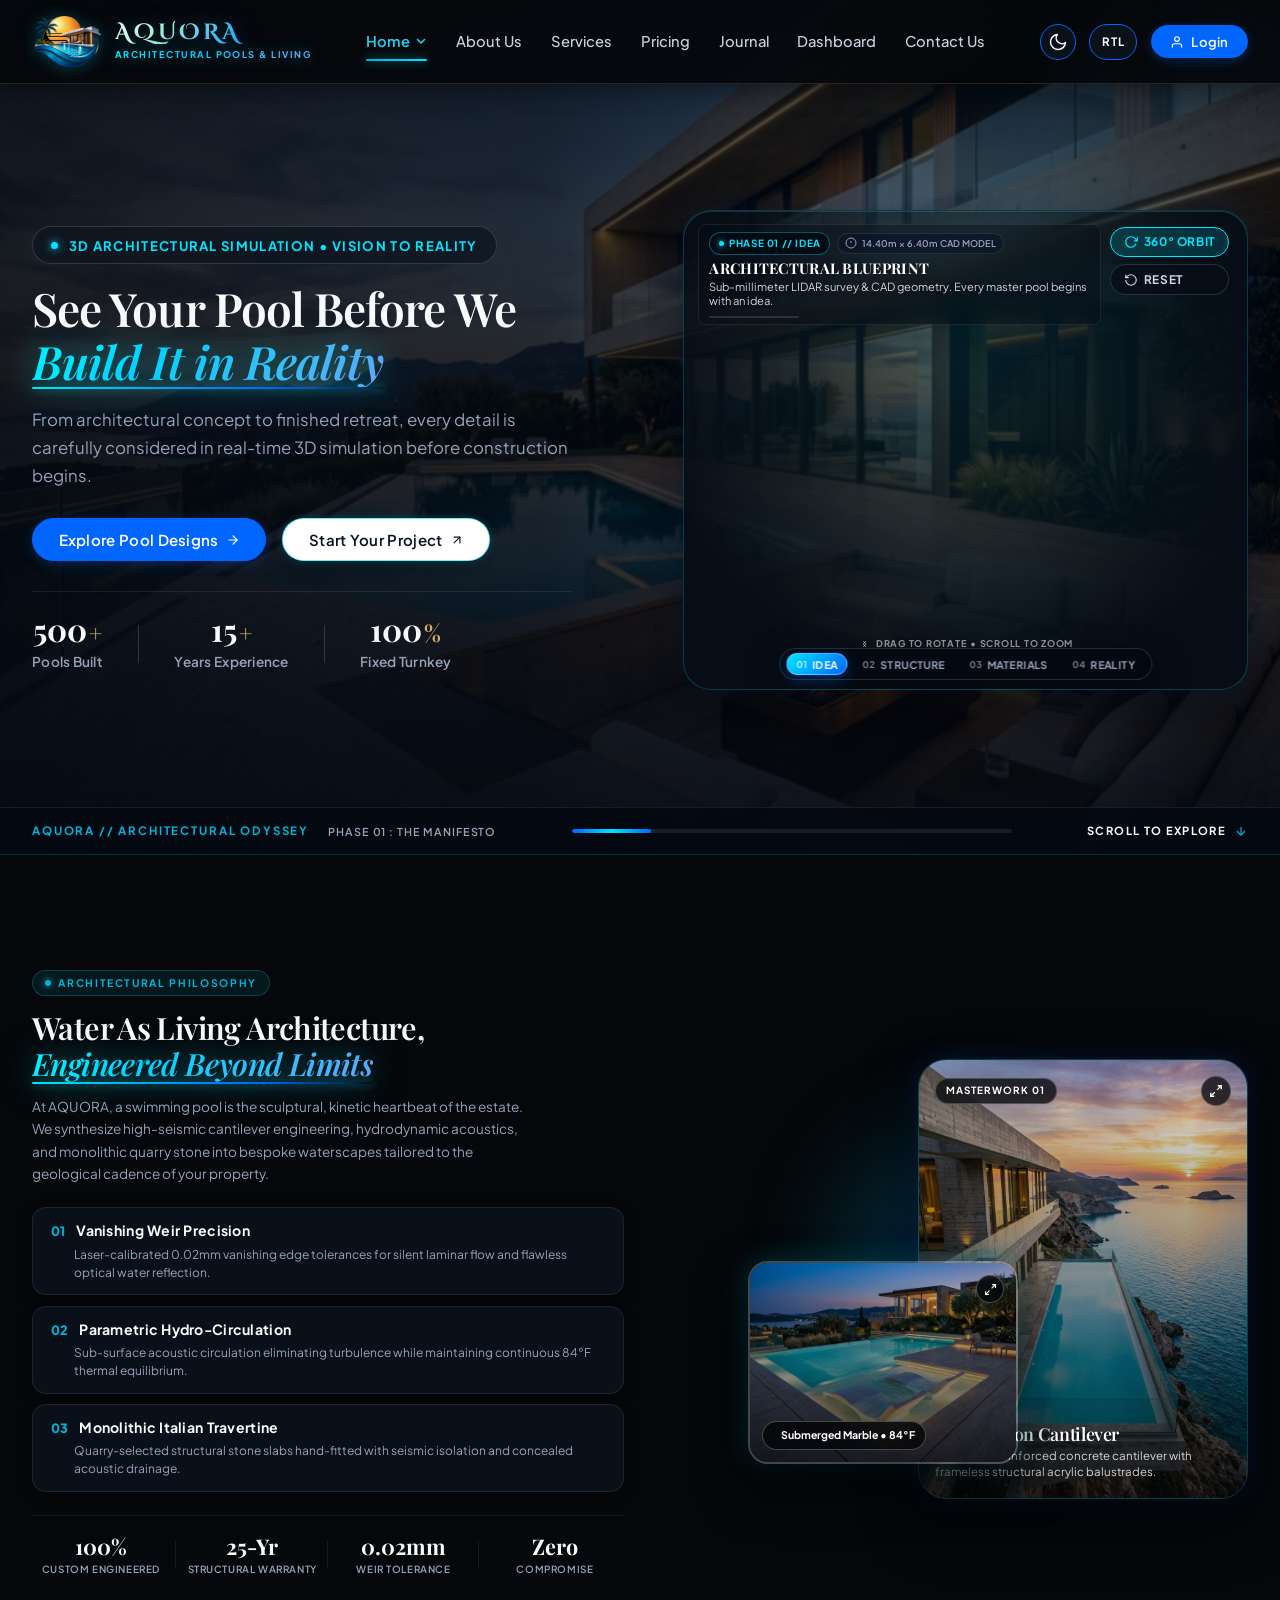
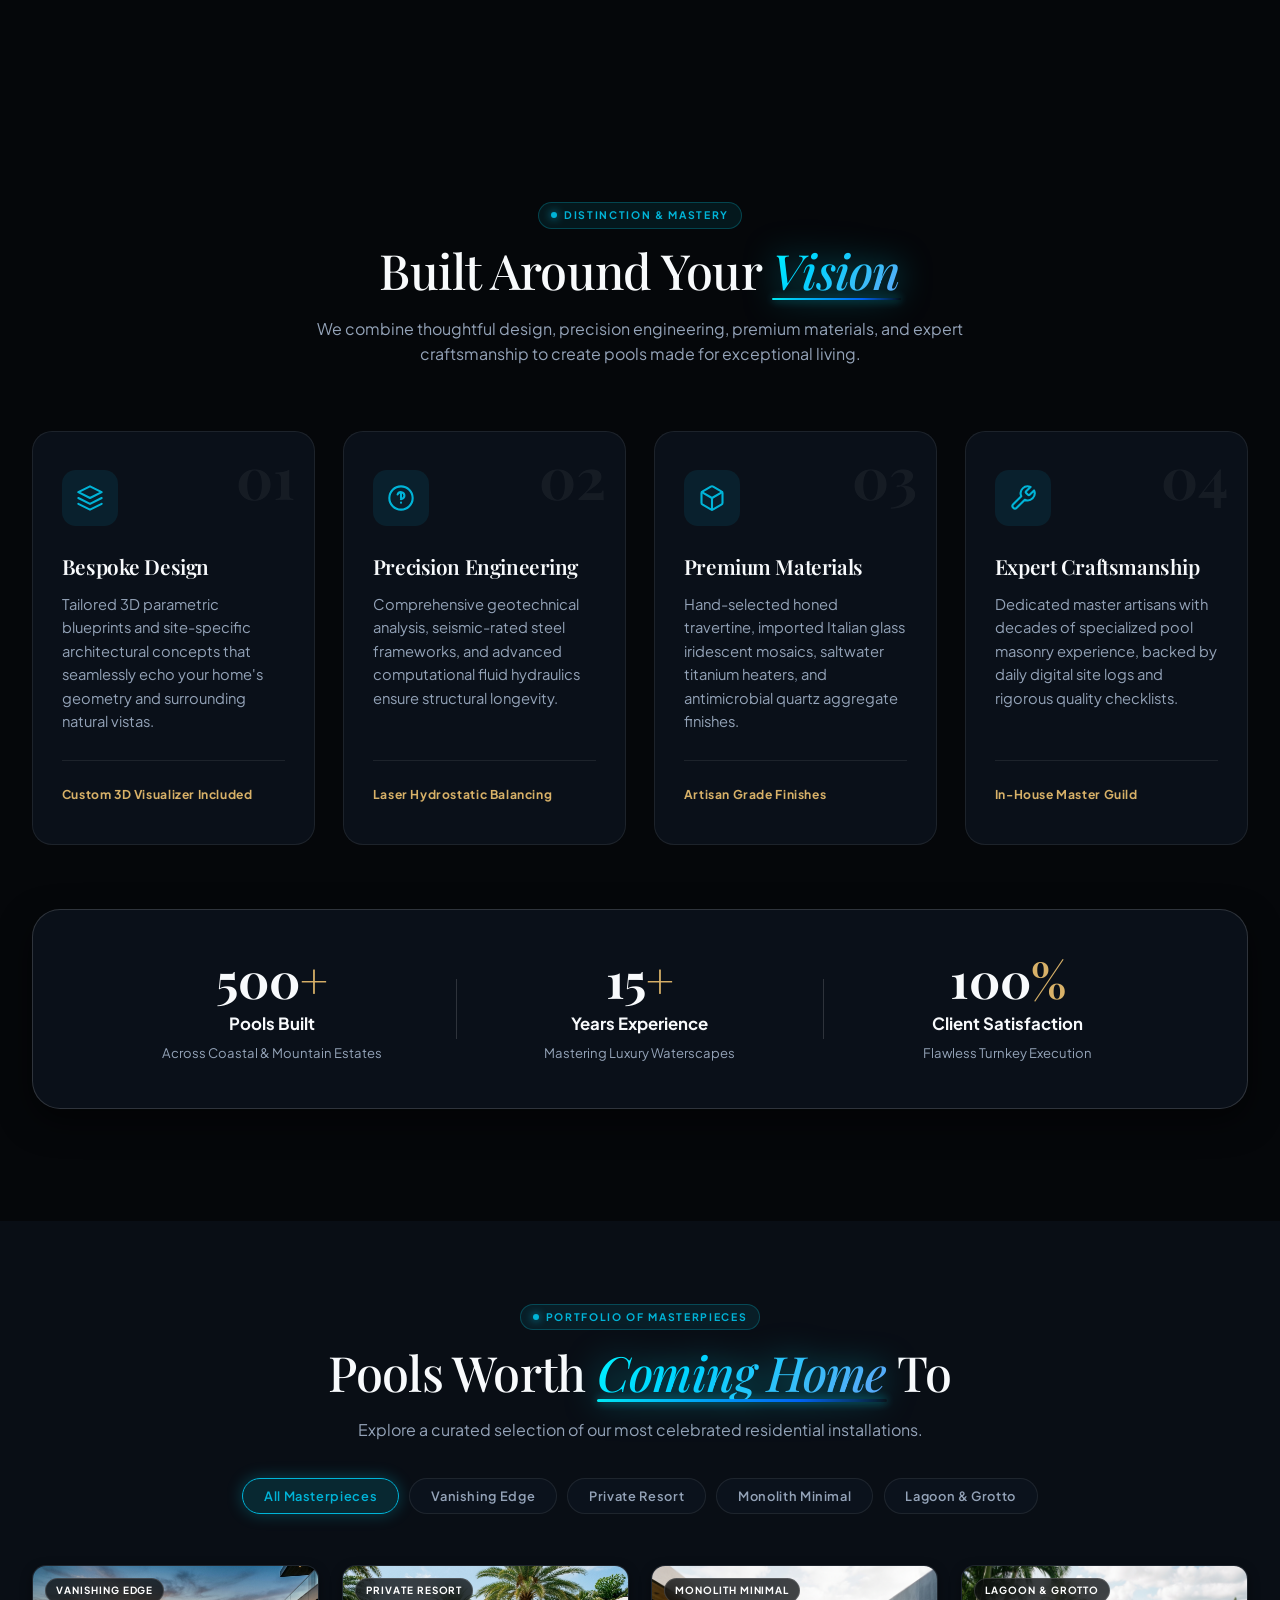
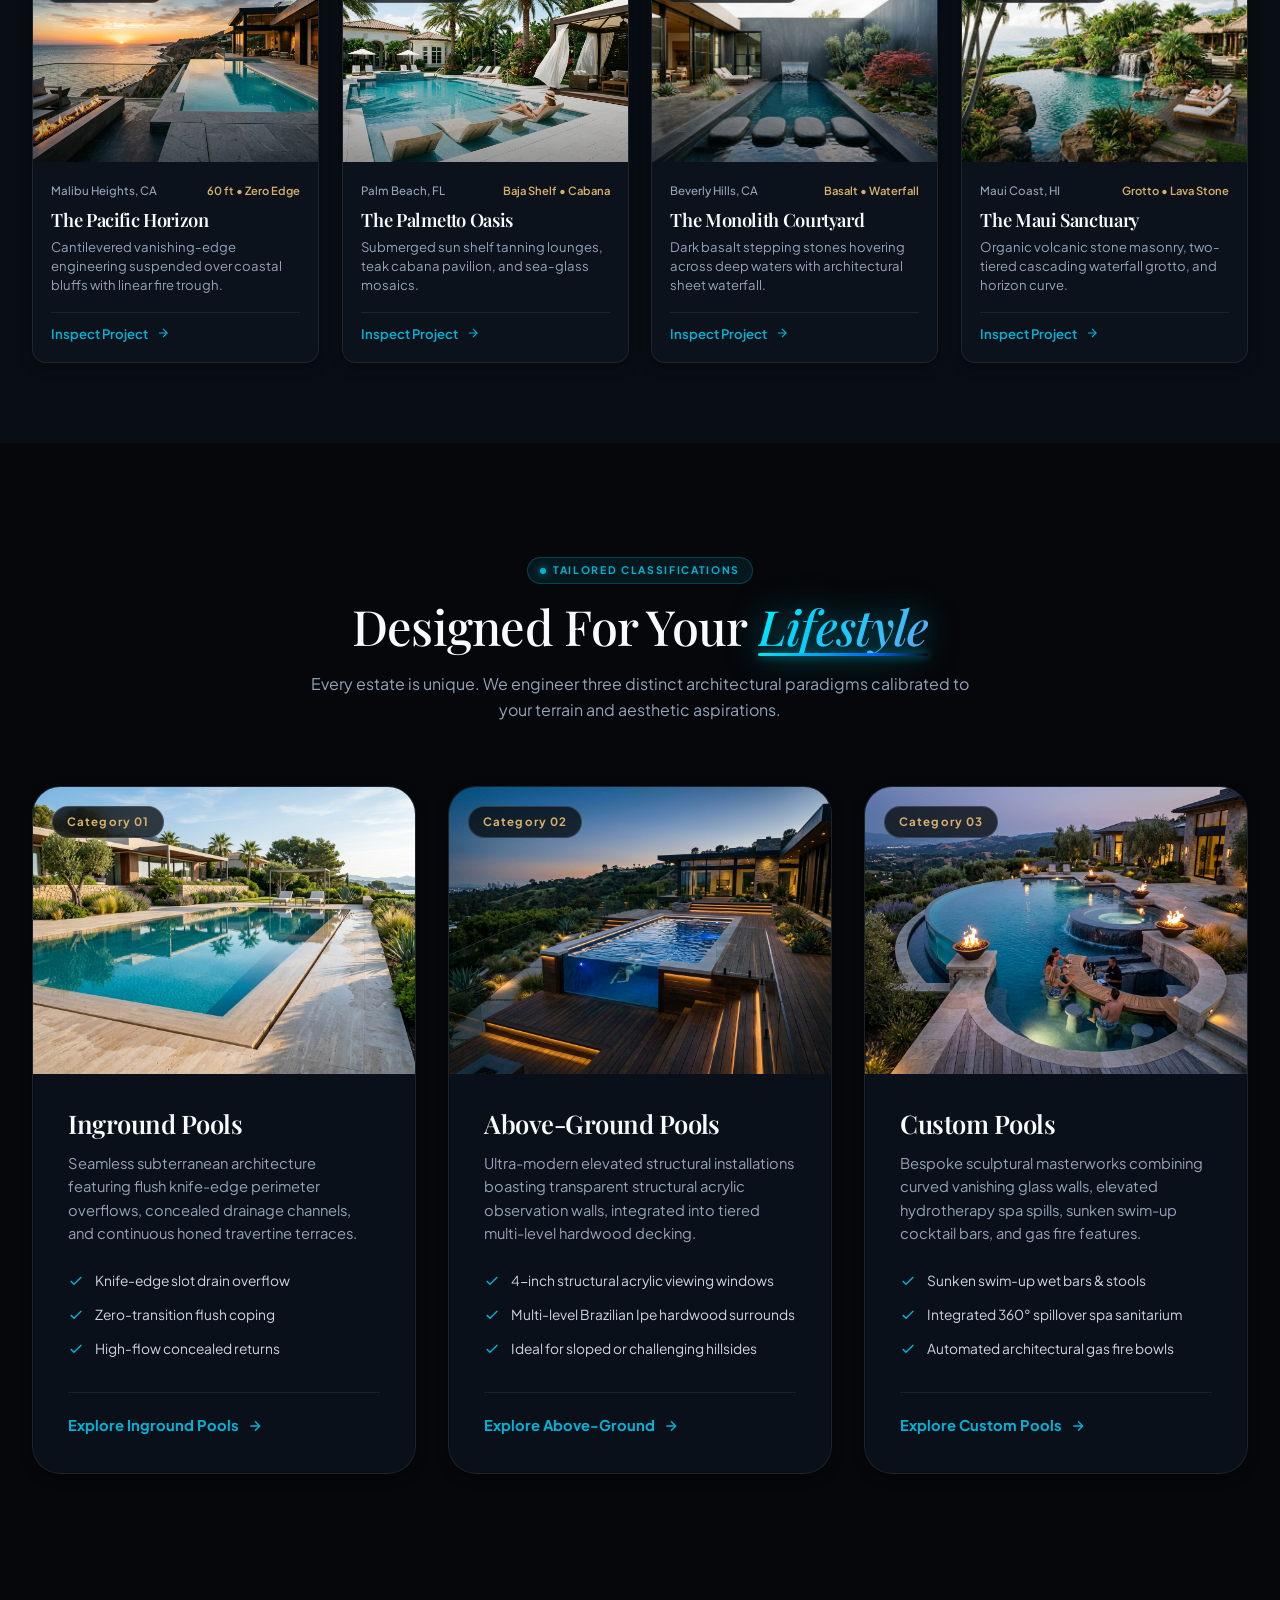
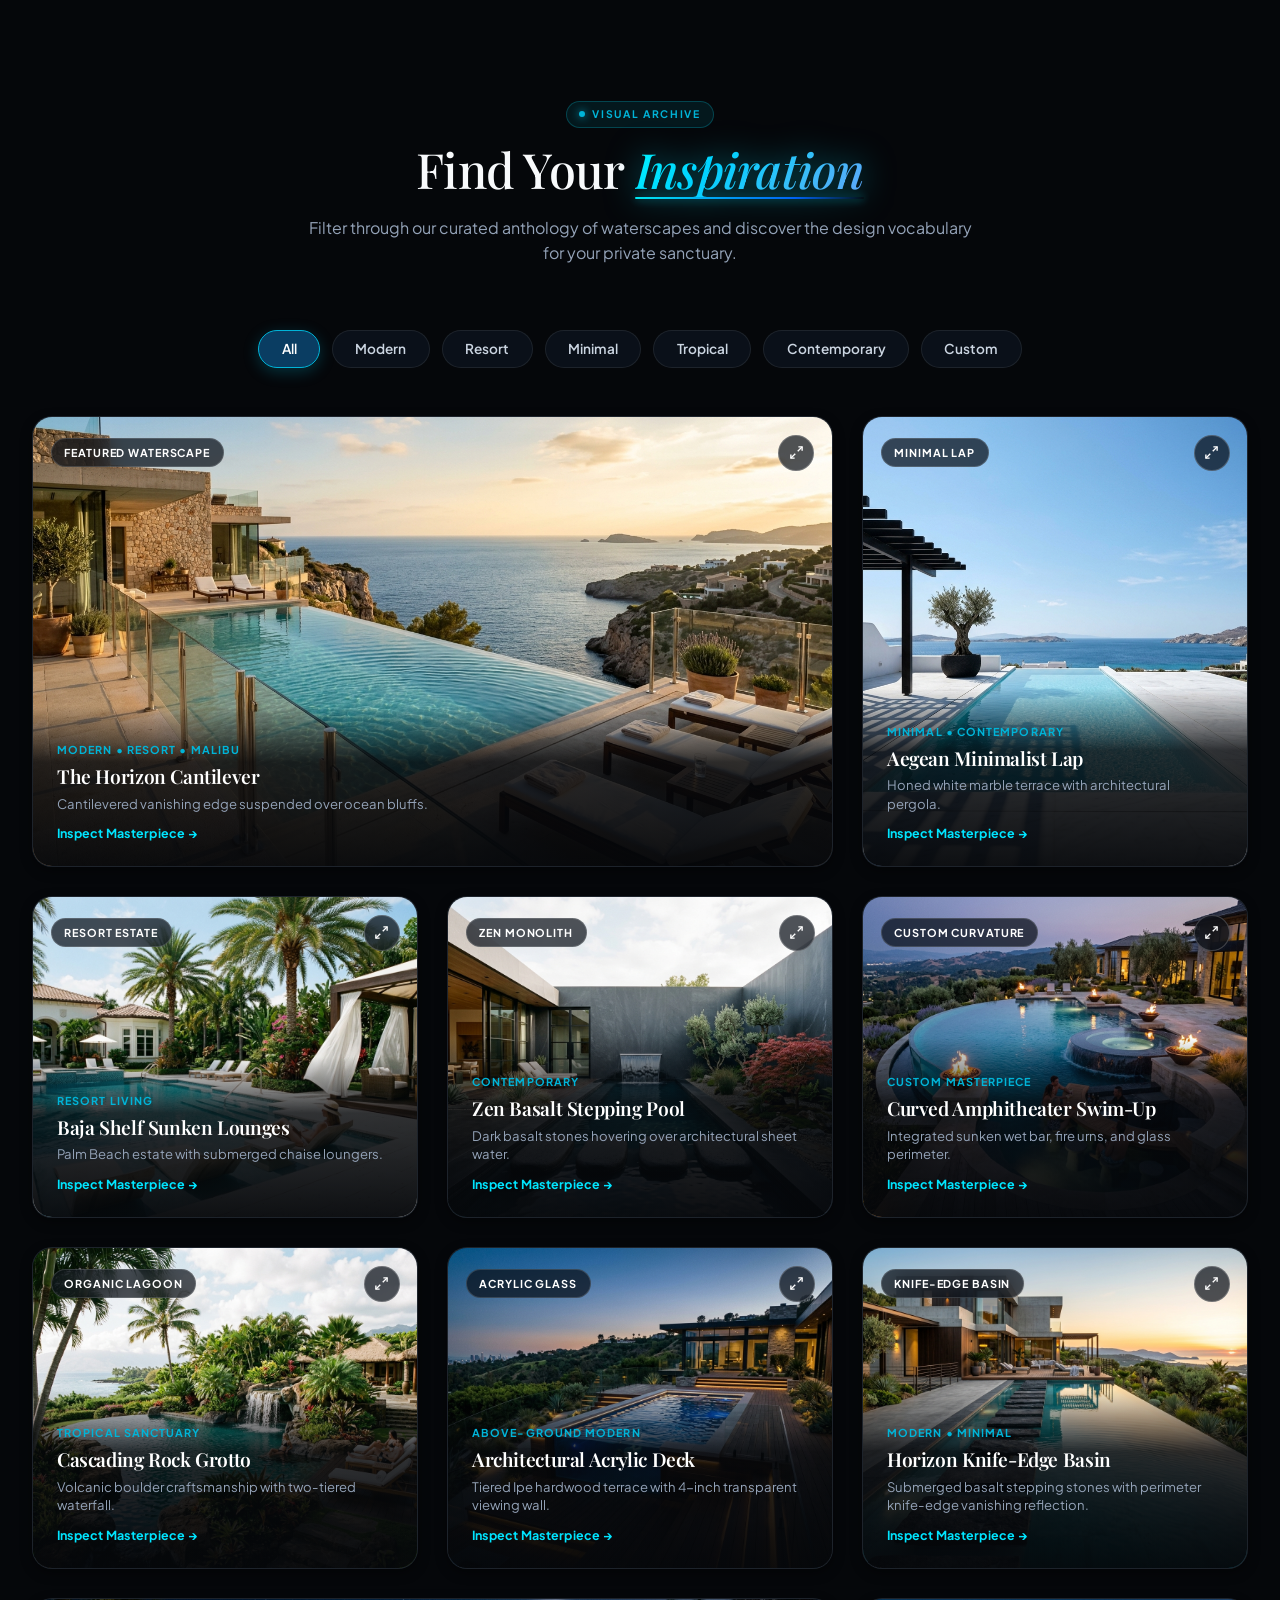
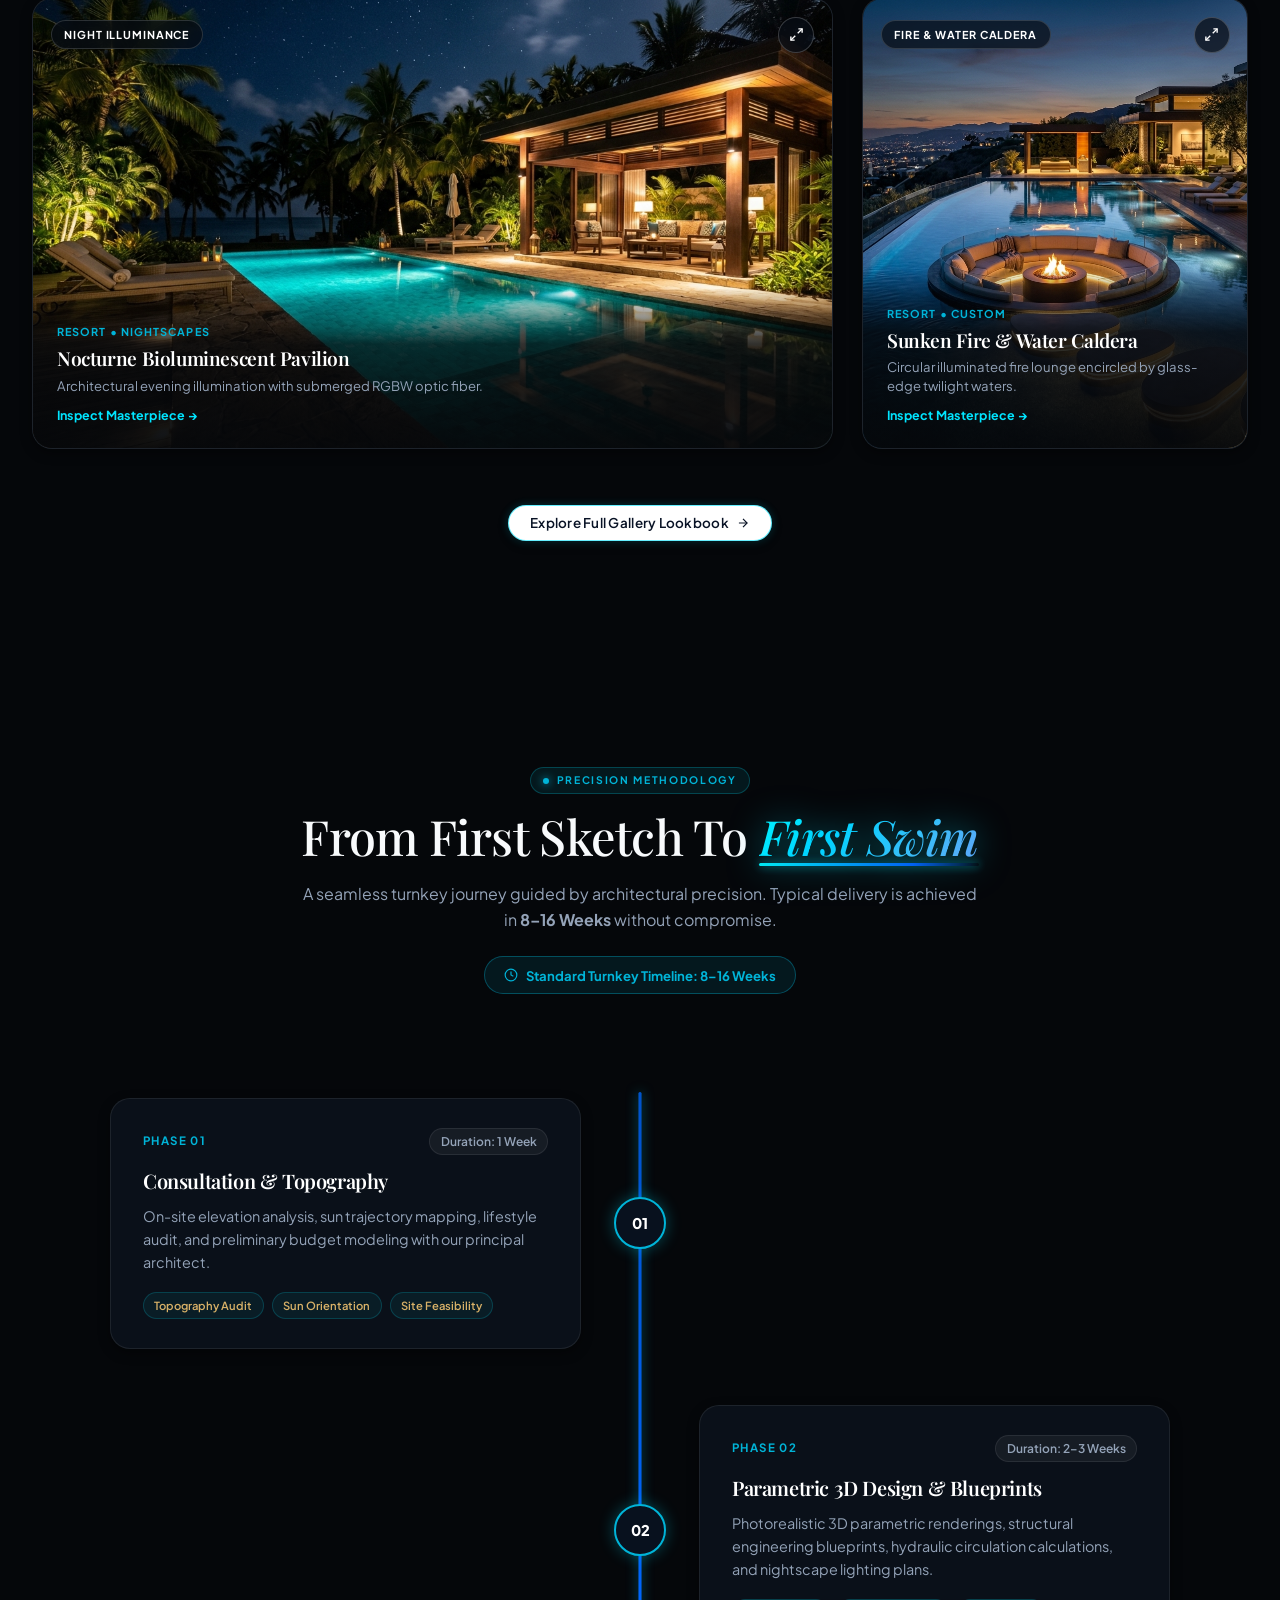
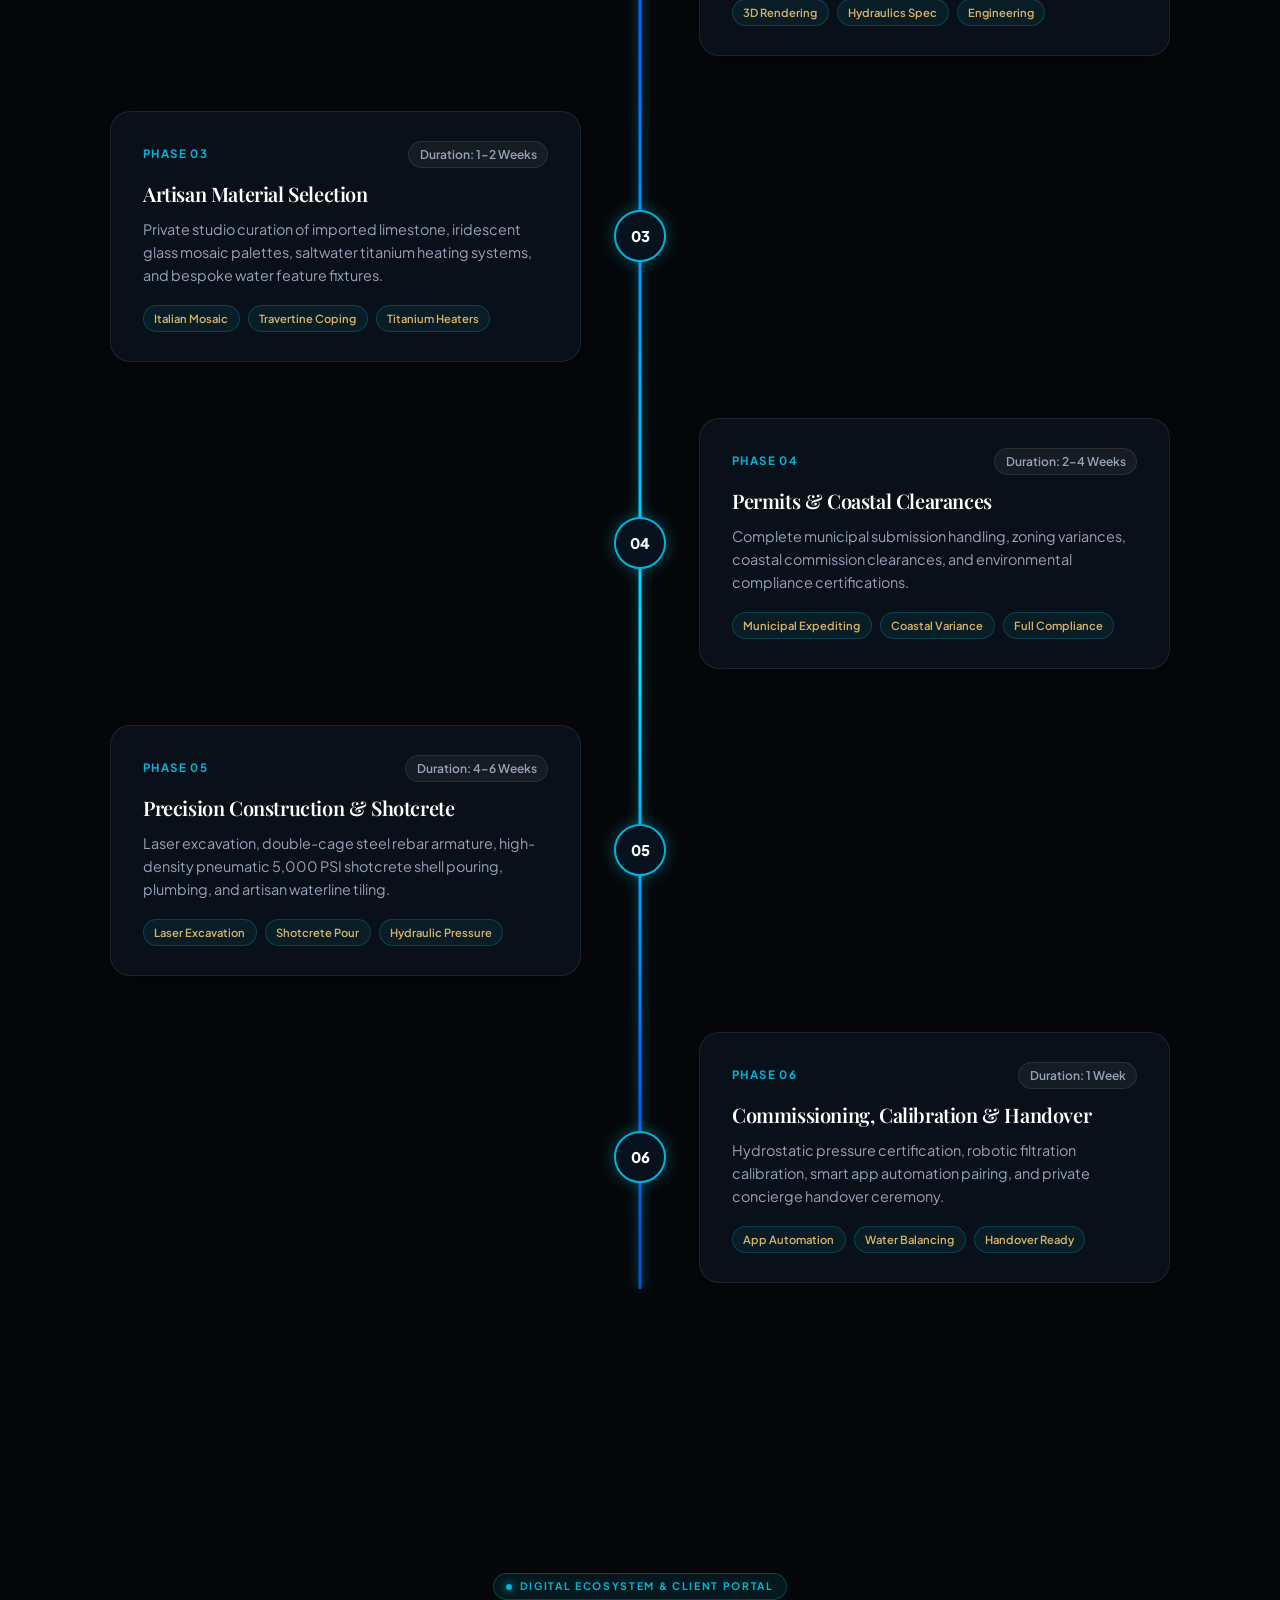
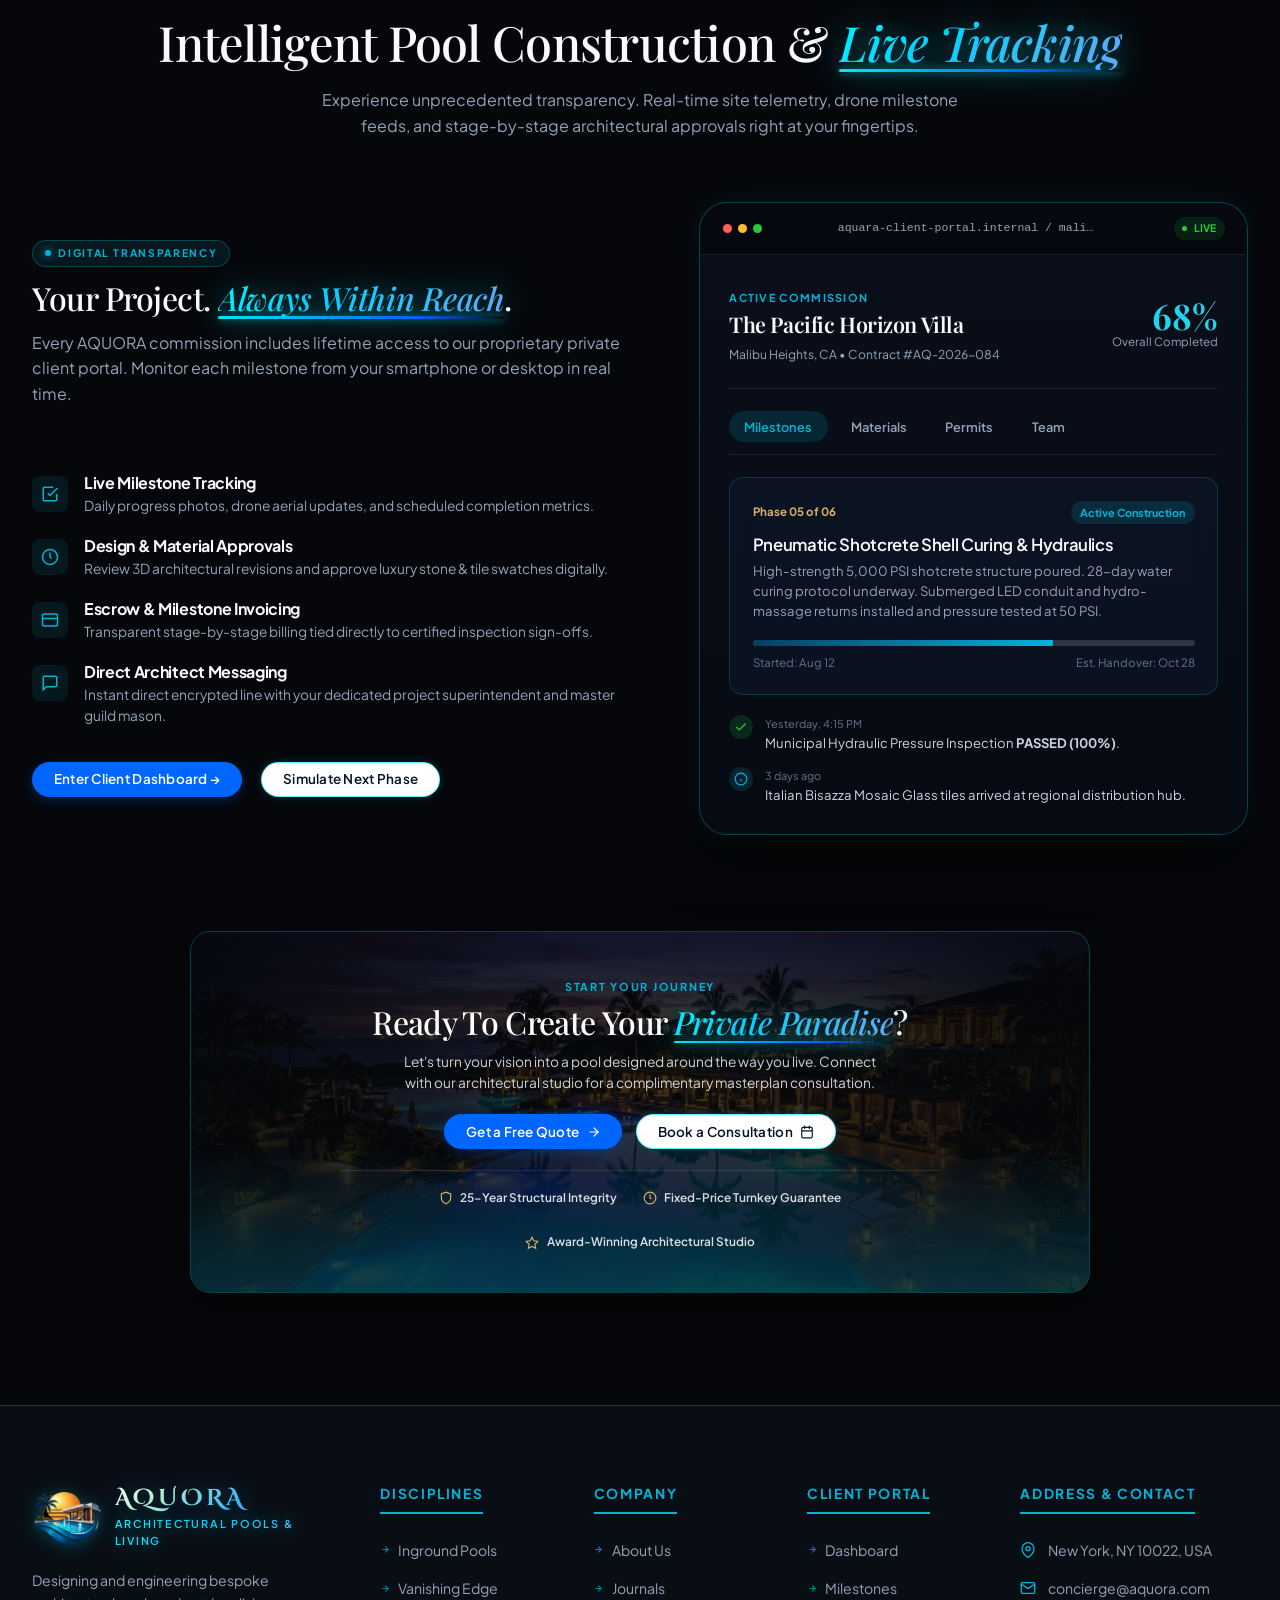
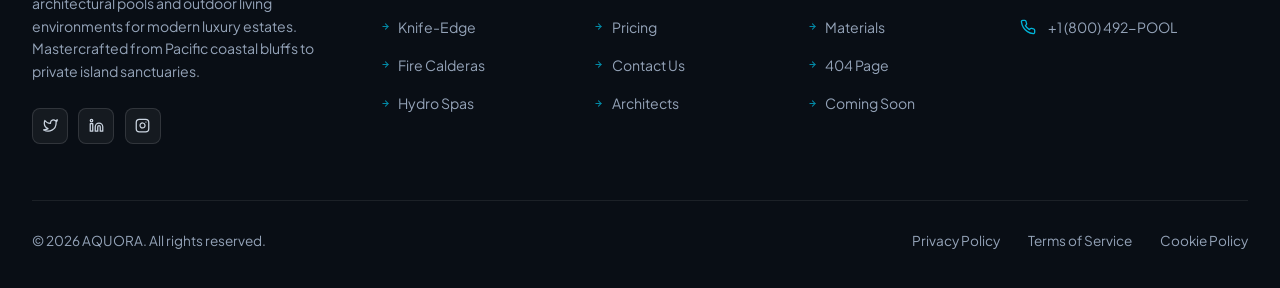
==== index.html @ 7f2e44c6 "Add files via upload" ====
<!DOCTYPE html>
<html lang="en" data-theme="dark" dir="ltr">

<head>
  <meta charset="UTF-8">
  <meta name="viewport" content="width=device-width, initial-scale=1.0">
  <script>
    (function () {
      var t = localStorage.getItem('aquara-theme') || localStorage.getItem('aura-theme') || 'dark';
      document.documentElement.setAttribute('data-theme', t);
      var d = localStorage.getItem('aquara-dir') || localStorage.getItem('aura-rtl') || 'ltr';
      document.documentElement.setAttribute('dir', d);
    })();
  </script>
  <title>AQUORA | Architectural Pools &amp; Living</title>
  <link rel="icon" type="image/png" href="assets/aquora-logo.png">
  <link rel="apple-touch-icon" href="assets/aquora-logo.png">
  <meta name="description"
    content="AQUORA crafts bespoke, resort-inspired infinity pools, architectural waterscapes, and ultra-luxury outdoor living spaces for premier estates.">
  <meta name="keywords"
    content="luxury pools, custom swimming pools, infinity pool construction, architectural pool builder, outdoor living design">

  
  <link rel="preconnect" href="https://fonts.googleapis.com">
  <link rel="preconnect" href="https://fonts.gstatic.com" crossorigin>
  <link
    href="https://fonts.googleapis.com/css2?family=Playfair+Display:ital,wght@0,400;0,500;0,600;0,700;1,400;1,600&family=Plus+Jakarta+Sans:wght@300;400;500;600;700;800&display=swap"
    rel="stylesheet">

  <link rel="stylesheet" href="index.css">
</head>

<body>
  
  <div class="water-caustics-ambient" aria-hidden="true"></div>

  
  <header id="main-header" class="site-header" role="banner">
    <div class="header-container">

      
      <a href="#hero" class="brand-logo" aria-label="AQUORA Home">
        <div class="logo-mark" aria-hidden="true">
          <img src="assets/aquora-logo.png" alt="AQUORA Logo" class="brand-logo-img">
        </div>
        <div class="brand-text-group">
          <span class="brand-name">AQUORA</span>
          <span class="brand-tagline">ARCHITECTURAL POOLS &amp; LIVING</span>
        </div>
      </a>

      
      <nav class="desktop-nav" aria-label="Primary Navigation">
        <ul class="nav-menu">
          
          <li class="nav-item has-dropdown" id="home-dropdown-item">
            <button class="nav-link dropdown-toggle active" id="home-dropdown-trigger" aria-expanded="false"
              aria-haspopup="true" aria-current="page">
              <span>Home</span>
              <svg class="dropdown-chevron" width="12" height="12" viewBox="0 0 12 12" fill="none"
                xmlns="http://www.w3.org/2000/svg">
                <path d="M2.5 4.5L6 8L9.5 4.5" stroke="currentColor" stroke-width="1.6" stroke-linecap="round"
                  stroke-linejoin="round" />
              </svg>
            </button>
            <div class="dropdown-menu" id="home-dropdown-menu" role="menu" aria-labelledby="home-dropdown-trigger">
              <a href="index.html" class="dropdown-link active" role="menuitem">Home 1</a>
              <div class="dropdown-divider"></div>
              <a href="home2.html" class="dropdown-link" role="menuitem">Home 2</a>
            </div>
          </li>

          <li class="nav-item"><a href="about.html" class="nav-link">About Us</a></li>
          <li class="nav-item"><a href="service.html" class="nav-link">Services</a></li>
          <li class="nav-item"><a href="pricing.html" class="nav-link">Pricing</a></li>
          <li class="nav-item"><a href="journal.html" class="nav-link">Journal</a></li>
          <li class="nav-item"><a href="dashboard.html" class="nav-link">Dashboard</a></li>
          <li class="nav-item"><a href="contact.html" class="nav-link">Contact Us</a></li>
        </ul>
      </nav>

      
      <div class="header-controls">
        
        <button id="theme-toggle-btn" class="control-btn theme-toggle" aria-label="Toggle Light and Dark Mode"
          title="Toggle Theme">
          <svg class="theme-icon icon-sun" width="20" height="20" viewBox="0 0 24 24" fill="none" stroke="currentColor"
            stroke-width="1.8" stroke-linecap="round" stroke-linejoin="round">
            <circle cx="12" cy="12" r="5"></circle>
            <line x1="12" y1="1" x2="12" y2="3"></line>
            <line x1="12" y1="21" x2="12" y2="23"></line>
            <line x1="4.22" y1="4.22" x2="5.64" y2="5.64"></line>
            <line x1="18.36" y1="18.36" x2="19.78" y2="19.78"></line>
            <line x1="1" y1="12" x2="3" y2="12"></line>
            <line x1="21" y1="12" x2="23" y2="12"></line>
            <line x1="4.22" y1="19.78" x2="5.64" y2="18.36"></line>
            <line x1="18.36" y1="5.64" x2="19.78" y2="4.22"></line>
          </svg>
          <svg class="theme-icon icon-moon" width="20" height="20" viewBox="0 0 24 24" fill="none" stroke="currentColor"
            stroke-width="1.8" stroke-linecap="round" stroke-linejoin="round">
            <path d="M21 12.79A9 9 0 1 1 11.21 3 7 7 0 0 0 21 12.79z"></path>
          </svg>
        </button>

        
        <button id="rtl-toggle-btn" class="control-btn rtl-toggle" aria-label="Toggle Right-to-Left Layout"
          title="Toggle RTL">
          <span class="rtl-text">RTL</span>
        </button>

        
        <a href="login.html" id="header-login-btn" class="btn btn-primary desktop-only" aria-label="Login">
          <svg width="16" height="16" viewBox="0 0 24 24" fill="none" stroke="currentColor" stroke-width="2"
            stroke-linecap="round" stroke-linejoin="round">
            <path d="M20 21v-2a4 4 0 0 0-4-4H8a4 4 0 0 0-4 4v2"></path>
            <circle cx="12" cy="7" r="4"></circle>
          </svg>
          <span>Login</span>
        </a>

        
        <button id="mobile-hamburger-btn" class="mobile-hamburger" aria-label="Open Navigation Menu"
          aria-expanded="false" aria-controls="mobile-nav-drawer">
          <span class="hamburger-line line-1"></span>
          <span class="hamburger-line line-2"></span>
          <span class="hamburger-line line-3"></span>
        </button>
      </div>

    </div>
  </header>

  
  <div id="mobile-drawer-overlay" class="mobile-drawer-overlay" aria-hidden="true"></div>
  <aside id="mobile-nav-drawer" class="mobile-nav-drawer" aria-label="Mobile Navigation" aria-hidden="true">
    <div class="drawer-header">
      <div class="drawer-brand">
        <div class="logo-mark" aria-hidden="true">
          <img src="assets/aquora-logo.png" alt="AQUORA Logo" class="brand-logo-img">
        </div>
        <div class="brand-text-group">
          <span class="brand-name" style="font-size: 1.15rem;">AQUORA</span>
          <span class="brand-tagline">ARCHITECTURAL POOLS &amp; LIVING</span>
        </div>
      </div>
      <button id="drawer-close-btn" class="drawer-close-btn" aria-label="Close Navigation Menu">
        <svg width="24" height="24" viewBox="0 0 24 24" fill="none" stroke="currentColor" stroke-width="2"
          stroke-linecap="round" stroke-linejoin="round">
          <line x1="18" y1="6" x2="6" y2="18"></line>
          <line x1="6" y1="6" x2="18" y2="18"></line>
        </svg>
      </button>
    </div>

    <div class="drawer-content">
      <div class="drawer-home-switcher">
        <span class="drawer-section-label">SELECT EDITION</span>
        <div class="drawer-home-buttons">
          <a href="index.html" class="drawer-home-btn active" id="drawer-home-1">
            <span>Home 1</span>
            <small>Resort Luxury</small>
          </a>
          <a href="home2.html" class="drawer-home-btn" id="drawer-home-2">
            <span>Home 2</span>
            <small>The Experience</small>
          </a>
        </div>
      </div>

      <nav class="drawer-nav">
        <ul class="drawer-menu">
          <li><a href="index.html" class="drawer-link active"><span class="drawer-link-num">01</span> Home</a></li>
          <li><a href="about.html" class="drawer-link"><span class="drawer-link-num">02</span> About Us</a></li>
          <li><a href="service.html" class="drawer-link"><span class="drawer-link-num">03</span> Services</a></li>
          <li><a href="pricing.html" class="drawer-link"><span class="drawer-link-num">04</span> Pricing</a></li>
          <li><a href="journal.html" class="drawer-link"><span class="drawer-link-num">05</span> Journal</a></li>
          <li><a href="dashboard.html" class="drawer-link"><span class="drawer-link-num">06</span> Dashboard</a></li>
          <li><a href="contact.html" class="drawer-link"><span class="drawer-link-num">07</span> Contact Us</a></li>
        </ul>
      </nav>

      <div class="drawer-footer">
        <a href="login.html" id="drawer-login-btn" class="btn btn-primary btn-block">
          <svg width="18" height="18" viewBox="0 0 24 24" fill="none" stroke="currentColor" stroke-width="2"
            stroke-linecap="round" stroke-linejoin="round">
            <path d="M20 21v-2a4 4 0 0 0-4-4H8a4 4 0 0 0-4 4v2"></path>
            <circle cx="12" cy="7" r="4"></circle>
          </svg>
          <span>Login</span>
        </a>
        <button id="drawer-quote-btn" class="btn btn-secondary btn-block">
          <span>Request Consultation</span>
          <svg width="16" height="16" viewBox="0 0 24 24" fill="none" stroke="currentColor" stroke-width="2"
            stroke-linecap="round" stroke-linejoin="round">
            <line x1="5" y1="12" x2="19" y2="12"></line>
            <polyline points="12 5 19 12 12 19"></polyline>
          </svg>
        </button>
      </div>
    </div>
  </aside>

  
  <main id="main-content">

    
    <section id="hero" class="hero-section" aria-label="Hero Introduction">
      
      <div class="hero-bg-wrapper" aria-hidden="true">
        <img src="assets/hero_villa.jpg" alt="" class="hero-bg-image" fetchpriority="high">
        <div class="hero-bg-overlay"></div>
      </div>

      
      <div class="hero-glow-layer" aria-hidden="true"></div>

      <div class="hero-container">

        
        <div class="hero-content">
          <div class="hero-badge">
            <span class="badge-dot"></span>
            <span class="badge-text">3D ARCHITECTURAL SIMULATION • VISION TO REALITY</span>
          </div>

          <h1 class="hero-title">
            See Your Pool Before We <span class="highlight-aqua">Build It in Reality</span>
          </h1>

          <p class="hero-description">
            From architectural concept to finished retreat, every detail is carefully considered in real-time 3D simulation before construction begins.
          </p>

          <div class="hero-actions">
            <a href="#featured-projects" class="btn btn-primary btn-large" aria-label="Explore Pool Designs">
              <span>Explore Pool Designs</span>
              <svg class="icon-arrow" width="18" height="18" viewBox="0 0 24 24" fill="none" stroke="currentColor"
                stroke-width="2" stroke-linecap="round" stroke-linejoin="round">
                <line x1="5" y1="12" x2="19" y2="12"></line>
                <polyline points="12 5 19 12 12 19"></polyline>
              </svg>
            </a>
            <button id="hero-quote-btn" class="btn btn-secondary btn-large" onclick="openQuoteModal('Hero 3D Simulation')" aria-label="Start Your Project">
              <span>Start Your Project</span>
              <svg class="icon-arrow" width="18" height="18" viewBox="0 0 24 24" fill="none" stroke="currentColor"
                stroke-width="2" stroke-linecap="round" stroke-linejoin="round">
                <line x1="7" y1="17" x2="17" y2="7"></line>
                <polyline points="7 7 17 7 17 17"></polyline>
              </svg>
            </button>
          </div>

          
          <div class="hero-stats-row">
            <div class="hero-stat-item">
              <span class="hero-stat-number">500<span class="accent-plus">+</span></span>
              <span class="hero-stat-label">Pools Built</span>
            </div>
            <div class="hero-stat-divider" aria-hidden="true"></div>
            <div class="hero-stat-item">
              <span class="hero-stat-number">15<span class="accent-plus">+</span></span>
              <span class="hero-stat-label">Years Experience</span>
            </div>
            <div class="hero-stat-divider" aria-hidden="true"></div>
            <div class="hero-stat-item">
              <span class="hero-stat-number">100<span class="accent-plus">%</span></span>
              <span class="hero-stat-label">Fixed Turnkey</span>
            </div>
          </div>
        </div>

        
        <div class="hero-3d-wrapper" id="hero-3d-wrapper">
          <div class="pool-canvas-stage" id="pool-canvas-stage" role="region" aria-label="Interactive 3D Pool Simulation">
            
            
            <canvas id="pool-3d-canvas"></canvas>

            
            <div class="pool-3d-hud">
              <div class="hud-top-meta">
                <div class="hud-phase-badge">
                  <span class="hud-beacon-pulse" aria-hidden="true"></span>
                  <span id="hud-stage-num">PHASE 01 // IDEA</span>
                </div>
                <div class="hud-dimension-tag">
                  <svg width="12" height="12" viewBox="0 0 24 24" fill="none" stroke="currentColor" stroke-width="2">
                    <circle cx="12" cy="12" r="10"></circle>
                    <line x1="12" y1="8" x2="12" y2="12"></line>
                    <line x1="12" y1="16" x2="12.01" y2="16"></line>
                  </svg>
                  <span>14.40m × 6.40m CAD MODEL</span>
                </div>
              </div>

              <div class="hud-info-body">
                <h2 id="hud-stage-title" class="hud-title">ARCHITECTURAL BLUEPRINT</h2>
                <p id="hud-stage-sub" class="hud-sub">Sub-millimeter LIDAR survey &amp; CAD geometry. Every master pool begins with an idea.</p>
              </div>

              
              <div class="hud-progress-track" aria-hidden="true">
                <div id="hud-progress-fill" class="hud-progress-runner"></div>
              </div>
            </div>

            
            <div class="pool-3d-controls">
              <button id="orbit-toggle-btn" class="ctrl-btn active" title="Toggle 360° Cinematic Orbit" aria-label="Toggle Auto Orbit" aria-pressed="true">
                <svg class="icon-spin" width="14" height="14" viewBox="0 0 24 24" fill="none" stroke="currentColor" stroke-width="2">
                  <polyline points="23 4 23 10 17 10"></polyline>
                  <path d="M20.49 15a9 9 0 1 1-2.12-9.36L23 10"></path>
                </svg>
                <span>360° ORBIT</span>
              </button>

              <button id="reset-view-btn" class="ctrl-btn" title="Reset Camera View to 3/4 Hero Perspective" aria-label="Reset Camera View">
                <svg width="14" height="14" viewBox="0 0 24 24" fill="none" stroke="currentColor" stroke-width="2">
                  <path d="M3 12a9 9 0 1 0 9-9 9.75 9.75 0 0 0-6.74 2.74L3 8"></path>
                  <polyline points="3 3 3 8 8 8"></polyline>
                </svg>
                <span>RESET</span>
              </button>
            </div>

            
            <div class="pool-3d-stage-tabs" role="tablist" aria-label="Commissioning Journey Phases">
              <button class="stage-pill-btn active" role="tab" aria-selected="true" aria-controls="hud-stage-title">
                <span class="pill-num">01</span>
                <span class="pill-name">IDEA</span>
              </button>
              <button class="stage-pill-btn" role="tab" aria-selected="false" aria-controls="hud-stage-title">
                <span class="pill-num">02</span>
                <span class="pill-name">STRUCTURE</span>
              </button>
              <button class="stage-pill-btn" role="tab" aria-selected="false" aria-controls="hud-stage-title">
                <span class="pill-num">03</span>
                <span class="pill-name">MATERIALS</span>
              </button>
              <button class="stage-pill-btn" role="tab" aria-selected="false" aria-controls="hud-stage-title">
                <span class="pill-num">04</span>
                <span class="pill-name">REALITY</span>
              </button>
            </div>

            
            <div class="pool-3d-drag-hint" aria-hidden="true">
              <svg width="12" height="12" viewBox="0 0 24 24" fill="none" stroke="currentColor" stroke-width="2">
                <path d="M15 18l-6-6 6-6"/>
                <path d="M9 18l6-6-6-6"/>
              </svg>
              <span>DRAG TO ROTATE &bull; SCROLL TO ZOOM</span>
            </div>

            
            <div id="pool-3d-fallback" class="pool-3d-fallback" style="display: none;">
              <img src="assets/hero_infinity.jpg" alt="Architectural Luxury Swimming Pool" class="fallback-img">
              <div class="fallback-overlay">
                <span class="fallback-badge">ARCHITECTURAL DESIGN</span>
                <h3 class="fallback-title">Turnkey Vanishing Edge Pool</h3>
                <p class="fallback-sub">Precision engineered with monolithic gunite &amp; Navona travertine.</p>
              </div>
            </div>

          </div>
        </div>

      </div>

      
      <div class="hero-bottom-transition-bar">
        <div class="scrollbar-container">
          <div class="scrollbar-meta">
            <span class="scrollbar-label">AQUORA // ARCHITECTURAL ODYSSEY</span>
            <span class="scrollbar-indicator-text">PHASE 01 : THE MANIFESTO</span>
          </div>
          <div class="scrollbar-track" id="hero-scrollbar-track" aria-hidden="true">
            <div class="scrollbar-runner" id="hero-scrollbar-runner"></div>
          </div>
          <a href="#architectural-manifesto" class="scrollbar-action-cue" aria-label="Scroll to Architectural Manifesto">
            <span>SCROLL TO EXPLORE</span>
            <svg width="14" height="14" viewBox="0 0 24 24" fill="none" stroke="currentColor" stroke-width="2">
              <line x1="12" y1="5" x2="12" y2="19"></line>
              <polyline points="19 12 12 19 5 12"></polyline>
            </svg>
          </a>
        </div>
      </div>
    </section>

    
    <section id="architectural-manifesto" class="content-section manifesto-section" aria-label="Architectural Philosophy">
      <div class="section-container">
        <div class="manifesto-grid">

          
          <div class="manifesto-content">
            <span class="section-eyebrow"><span class="eyebrow-beacon" aria-hidden="true"></span>ARCHITECTURAL PHILOSOPHY</span>
            <h2 class="manifesto-title">
              Water As Living Architecture,
              <span class="highlight-aqua">Engineered Beyond Limits</span>
            </h2>

            <p class="manifesto-narrative">
              At AQUORA, a swimming pool is the sculptural, kinetic heartbeat of the estate. We synthesize high-seismic cantilever engineering, hydrodynamic acoustics, and monolithic quarry stone into bespoke waterscapes tailored to the geological cadence of your property.
            </p>

            
            <div class="manifesto-spec-list">
              <div class="manifesto-spec-card">
                <div class="spec-card-head">
                  <span class="spec-card-num">01</span>
                  <h4 class="spec-card-title">Vanishing Weir Precision</h4>
                </div>
                <p class="spec-card-desc">
                  Laser-calibrated 0.02mm vanishing edge tolerances for silent laminar flow and flawless optical water reflection.
                </p>
              </div>

              <div class="manifesto-spec-card">
                <div class="spec-card-head">
                  <span class="spec-card-num">02</span>
                  <h4 class="spec-card-title">Parametric Hydro-Circulation</h4>
                </div>
                <p class="spec-card-desc">
                  Sub-surface acoustic circulation eliminating turbulence while maintaining continuous 84°F thermal equilibrium.
                </p>
              </div>

              <div class="manifesto-spec-card">
                <div class="spec-card-head">
                  <span class="spec-card-num">03</span>
                  <h4 class="spec-card-title">Monolithic Italian Travertine</h4>
                </div>
                <p class="spec-card-desc">
                  Quarry-selected structural stone slabs hand-fitted with seismic isolation and concealed acoustic drainage.
                </p>
              </div>
            </div>

            
            <div class="manifesto-stats-row">
              <div class="m-stat">
                <span class="m-stat-val">100%</span>
                <span class="m-stat-lbl">Custom Engineered</span>
              </div>
              <div class="m-stat">
                <span class="m-stat-val">25-Yr</span>
                <span class="m-stat-lbl">Structural Warranty</span>
              </div>
              <div class="m-stat">
                <span class="m-stat-val">0.02mm</span>
                <span class="m-stat-lbl">Weir Tolerance</span>
              </div>
              <div class="m-stat">
                <span class="m-stat-val">Zero</span>
                <span class="m-stat-lbl">Compromise</span>
              </div>
            </div>
          </div>

          
          <div class="manifesto-visuals-col">
            <div class="manifesto-composition-wrap">

              
              <div class="manifesto-ambient-glow" aria-hidden="true"></div>

              
              <div class="manifesto-card-small" onclick="openLightbox('assets/manifesto_lounge.jpg', 'Thermal Travertine Baja Shelf', 'Submerged honed marble sun loungers with integrated perimeter warm LED optics.')">
                <div class="manifesto-card-small-inner">
                  <img src="assets/manifesto_lounge.jpg" alt="Submerged marble loungers in luxury estate pool" class="manifesto-img-small" loading="lazy" width="500" height="375">
                  <div class="manifesto-img-overlay"></div>

                  <div class="small-floating-chip">
                    <span class="live-dot pulse" aria-hidden="true"></span>
                    <span>Submerged Marble • 84°F</span>
                  </div>

                  <div class="small-inspect-lens" title="Inspect Fullscreen">
                    <svg width="13" height="13" viewBox="0 0 24 24" fill="none" stroke="currentColor" stroke-width="2">
                      <polyline points="15 3 21 3 21 9"></polyline>
                      <polyline points="9 21 3 21 3 15"></polyline>
                      <line x1="21" y1="3" x2="14" y2="10"></line>
                      <line x1="3" y1="21" x2="10" y2="14"></line>
                    </svg>
                  </div>
                </div>
              </div>

              
              <div class="manifesto-card-big" onclick="openLightbox('assets/manifesto_cantilever.jpg', 'The Horizon Cantilever Cliff', 'Structural cantilever engineering suspended over coastal Mediterranean bluffs with crystal-clear vanishing edge.')">
                <div class="manifesto-card-big-inner">
                  <img src="assets/manifesto_cantilever.jpg" alt="Cantilevered cliffside luxury infinity pool" class="manifesto-img-big" loading="lazy" width="600" height="800">
                  <div class="manifesto-img-overlay"></div>

                  <div class="manifesto-floating-top">
                    <span class="manifesto-badge-pill">Masterwork 01</span>
                    <div class="manifesto-inspect-lens" title="Inspect Fullscreen">
                      <svg width="14" height="14" viewBox="0 0 24 24" fill="none" stroke="currentColor" stroke-width="2.2">
                        <polyline points="15 3 21 3 21 9"></polyline>
                        <polyline points="9 21 3 21 3 15"></polyline>
                        <line x1="21" y1="3" x2="14" y2="10"></line>
                        <line x1="3" y1="21" x2="10" y2="14"></line>
                      </svg>
                    </div>
                  </div>

                  <div class="manifesto-caption-strip">
                    <h4 class="manifesto-img-title">The Horizon Cantilever</h4>
                    <p class="manifesto-img-desc">Monolithic reinforced concrete cantilever with frameless structural acrylic balustrades.</p>
                  </div>
                </div>
              </div>

            </div>
          </div>

        </div>
      </div>
    </section>

    
    <section id="why-choose-us" class="content-section why-section" aria-label="Why Choose Us">
      <div class="section-container">

        <div class="section-header text-center">
          <span class="section-eyebrow"><span class="eyebrow-beacon" aria-hidden="true"></span>DISTINCTION &amp; MASTERY</span>
          <h2 class="section-title">Built Around Your <span class="highlight-aqua">Vision</span></h2>
          <p class="section-subtitle">
            We combine thoughtful design, precision engineering, premium materials, and expert craftsmanship to create
            pools made for exceptional living.
          </p>
        </div>

        
        <div class="features-grid">

          
          <article class="feature-card scroll-slide-left">
            <div class="card-num-watermark">01</div>
            <div class="feature-icon-wrapper">
              <svg width="28" height="28" viewBox="0 0 24 24" fill="none" stroke="currentColor" stroke-width="1.8"
                stroke-linecap="round" stroke-linejoin="round">
                <polygon points="12 2 2 7 12 12 22 7 12 2"></polygon>
                <polyline points="2 17 12 22 22 17"></polyline>
                <polyline points="2 12 12 17 22 12"></polyline>
              </svg>
            </div>
            <h3 class="feature-card-title">Bespoke Design</h3>
            <p class="feature-card-desc">
              Tailored 3D parametric blueprints and site-specific architectural concepts that seamlessly echo your
              home's geometry and surrounding natural vistas.
            </p>
            <div class="feature-card-footer">
              <span class="feature-card-highlight">Custom 3D Visualizer Included</span>
            </div>
          </article>

          
          <article class="feature-card scroll-slide-left">
            <div class="card-num-watermark">02</div>
            <div class="feature-icon-wrapper">
              <svg width="28" height="28" viewBox="0 0 24 24" fill="none" stroke="currentColor" stroke-width="1.8"
                stroke-linecap="round" stroke-linejoin="round">
                <circle cx="12" cy="12" r="10"></circle>
                <line x1="12" y1="8" x2="12" y2="12"></line>
                <line x1="12" y1="16" x2="12.01" y2="16"></line>
                <path d="M9.09 9a3 3 0 0 1 5.83 1c0 2-3 3-3 3"></path>
              </svg>
            </div>
            <h3 class="feature-card-title">Precision Engineering</h3>
            <p class="feature-card-desc">
              Comprehensive geotechnical analysis, seismic-rated steel frameworks, and advanced computational fluid
              hydraulics ensure structural longevity.
            </p>
            <div class="feature-card-footer">
              <span class="feature-card-highlight">Laser Hydrostatic Balancing</span>
            </div>
          </article>

          
          <article class="feature-card scroll-slide-left">
            <div class="card-num-watermark">03</div>
            <div class="feature-icon-wrapper">
              <svg width="28" height="28" viewBox="0 0 24 24" fill="none" stroke="currentColor" stroke-width="1.8"
                stroke-linecap="round" stroke-linejoin="round">
                <path
                  d="M21 16V8a2 2 0 0 0-1-1.73l-7-4a2 2 0 0 0-2 0l-7 4A2 2 0 0 0 3 8v8a2 2 0 0 0 1 1.73l7 4a2 2 0 0 0 2 0l7-4A2 2 0 0 0 21 16z">
                </path>
                <polyline points="3.27 6.96 12 12.01 20.73 6.96"></polyline>
                <line x1="12" y1="22.08" x2="12" y2="12"></line>
              </svg>
            </div>
            <h3 class="feature-card-title">Premium Materials</h3>
            <p class="feature-card-desc">
              Hand-selected honed travertine, imported Italian glass iridescent mosaics, saltwater titanium heaters, and
              antimicrobial quartz aggregate finishes.
            </p>
            <div class="feature-card-footer">
              <span class="feature-card-highlight">Artisan Grade Finishes</span>
            </div>
          </article>

          
          <article class="feature-card scroll-slide-left">
            <div class="card-num-watermark">04</div>
            <div class="feature-icon-wrapper">
              <svg width="28" height="28" viewBox="0 0 24 24" fill="none" stroke="currentColor" stroke-width="1.8"
                stroke-linecap="round" stroke-linejoin="round">
                <path
                  d="M14.7 6.3a1 1 0 0 0 0 1.4l1.6 1.6a1 1 0 0 0 1.4 0l3.77-3.77a6 6 0 0 1-7.94 7.94l-6.91 6.91a2.12 2.12 0 0 1-3-3l6.91-6.91a6 6 0 0 1 7.94-7.94l-3.76 3.76z">
                </path>
              </svg>
            </div>
            <h3 class="feature-card-title">Expert Craftsmanship</h3>
            <p class="feature-card-desc">
              Dedicated master artisans with decades of specialized pool masonry experience, backed by daily digital
              site logs and rigorous quality checklists.
            </p>
            <div class="feature-card-footer">
              <span class="feature-card-highlight">In-House Master Guild</span>
            </div>
          </article>

        </div>

        
        <div class="stats-banner-strip">
          <div class="stat-banner-col">
            <span class="stat-banner-num">500<span class="plus">+</span></span>
            <span class="stat-banner-title">Pools Built</span>
            <span class="stat-banner-sub">Across Coastal & Mountain Estates</span>
          </div>
          <div class="stat-banner-separator" aria-hidden="true"></div>
          <div class="stat-banner-col">
            <span class="stat-banner-num">15<span class="plus">+</span></span>
            <span class="stat-banner-title">Years Experience</span>
            <span class="stat-banner-sub">Mastering Luxury Waterscapes</span>
          </div>
          <div class="stat-banner-separator" aria-hidden="true"></div>
          <div class="stat-banner-col">
            <span class="stat-banner-num">100<span class="plus">%</span></span>
            <span class="stat-banner-title">Client Satisfaction</span>
            <span class="stat-banner-sub">Flawless Turnkey Execution</span>
          </div>
        </div>

      </div>
    </section>

    
    <section id="featured-projects" class="content-section projects-section" aria-label="Featured Pool Projects">
      <div class="section-container">

        <div class="section-header text-center">
          <span class="section-eyebrow"><span class="eyebrow-beacon" aria-hidden="true"></span>PORTFOLIO OF MASTERPIECES</span>
          <h2 class="section-title">Pools Worth <span class="highlight-aqua">Coming Home</span> To</h2>
          <p class="section-subtitle">
            Explore a curated selection of our most celebrated residential installations.
          </p>
        </div>

        
        <div class="portfolio-section-chips" role="tablist" aria-label="Masterpieces Categories">
          <button class="portfolio-chip active" data-category="all" role="tab" aria-selected="true">All Masterpieces</button>
          <button class="portfolio-chip" data-category="infinity" role="tab" aria-selected="false">Vanishing Edge</button>
          <button class="portfolio-chip" data-category="resort" role="tab" aria-selected="false">Private Resort</button>
          <button class="portfolio-chip" data-category="courtyard" role="tab" aria-selected="false">Monolith Minimal</button>
          <button class="portfolio-chip" data-category="tropical" role="tab" aria-selected="false">Lagoon &amp; Grotto</button>
        </div>

        
        <div class="projects-editorial-grid">

          
          <article class="project-card scroll-slide-left" data-project="infinity">
            <div class="project-img-container">
              <img src="assets/project_infinity.jpg" alt="Modern Infinity pool project in Malibu Heights"
                class="project-img" loading="lazy" width="600" height="400">
              <div class="project-overlay"></div>
              <span class="project-tag-floating">Vanishing Edge</span>
            </div>
            <div class="project-meta-box">
              <div class="project-meta-header">
                <span class="project-location">Malibu Heights, CA</span>
                <span class="project-spec-mini">60 ft • Zero Edge</span>
              </div>
              <h3 class="project-name">The Pacific Horizon</h3>
              <p class="project-desc">
                Cantilevered vanishing-edge engineering suspended over coastal bluffs with linear fire trough.
              </p>
              <button class="project-view-btn"
                onclick="openLightbox('assets/project_infinity.jpg', 'The Pacific Horizon', 'Malibu Heights, CA — Cantilevered vanishing-edge infinity pool with perimeter slot drain and linear fire trough.')">
                <span>Inspect Project</span>
                <svg width="14" height="14" viewBox="0 0 24 24" fill="none" stroke="currentColor" stroke-width="2">
                  <line x1="5" y1="12" x2="19" y2="12"></line>
                  <polyline points="12 5 19 12 12 19"></polyline>
                </svg>
              </button>
            </div>
          </article>

          
          <article class="project-card scroll-slide-left" data-project="resort">
            <div class="project-img-container">
              <img src="assets/project_resort.jpg" alt="Resort Escape pool project in Palm Beach" class="project-img"
                loading="lazy" width="600" height="400">
              <div class="project-overlay"></div>
              <span class="project-tag-floating">Private Resort</span>
            </div>
            <div class="project-meta-box">
              <div class="project-meta-header">
                <span class="project-location">Palm Beach, FL</span>
                <span class="project-spec-mini">Baja Shelf • Cabana</span>
              </div>
              <h3 class="project-name">The Palmetto Oasis</h3>
              <p class="project-desc">
                Submerged sun shelf tanning lounges, teak cabana pavilion, and sea-glass mosaics.
              </p>
              <button class="project-view-btn"
                onclick="openLightbox('assets/project_resort.jpg', 'The Palmetto Oasis', 'Palm Beach, FL — In-water tanning shelf, travertine perimeter deck, and luxury pavilion lounge.')">
                <span>Inspect Project</span>
                <svg width="14" height="14" viewBox="0 0 24 24" fill="none" stroke="currentColor" stroke-width="2">
                  <line x1="5" y1="12" x2="19" y2="12"></line>
                  <polyline points="12 5 19 12 12 19"></polyline>
                </svg>
              </button>
            </div>
          </article>

          
          <article class="project-card scroll-slide-left" data-project="courtyard">
            <div class="project-img-container">
              <img src="assets/project_courtyard.jpg" alt="Contemporary Courtyard pool project in Beverly Hills"
                class="project-img" loading="lazy" width="600" height="400">
              <div class="project-overlay"></div>
              <span class="project-tag-floating">Monolith Minimal</span>
            </div>
            <div class="project-meta-box">
              <div class="project-meta-header">
                <span class="project-location">Beverly Hills, CA</span>
                <span class="project-spec-mini">Basalt • Waterfall</span>
              </div>
              <h3 class="project-name">The Monolith Courtyard</h3>
              <p class="project-desc">
                Dark basalt stepping stones hovering across deep waters with architectural sheet waterfall.
              </p>
              <button class="project-view-btn"
                onclick="openLightbox('assets/project_courtyard.jpg', 'The Monolith Courtyard', 'Beverly Hills, CA — Basalt monolith walls, reflecting lap pool, and architectural stepping stones.')">
                <span>Inspect Project</span>
                <svg width="14" height="14" viewBox="0 0 24 24" fill="none" stroke="currentColor" stroke-width="2">
                  <line x1="5" y1="12" x2="19" y2="12"></line>
                  <polyline points="12 5 19 12 12 19"></polyline>
                </svg>
              </button>
            </div>
          </article>

          
          <article class="project-card scroll-slide-left" data-project="tropical">
            <div class="project-img-container">
              <img src="assets/project_tropical.jpg" alt="Tropical Retreat pool project in Maui Coast"
                class="project-img" loading="lazy" width="600" height="400">
              <div class="project-overlay"></div>
              <span class="project-tag-floating">Lagoon & Grotto</span>
            </div>
            <div class="project-meta-box">
              <div class="project-meta-header">
                <span class="project-location">Maui Coast, HI</span>
                <span class="project-spec-mini">Grotto • Lava Stone</span>
              </div>
              <h3 class="project-name">The Maui Sanctuary</h3>
              <p class="project-desc">
                Organic volcanic stone masonry, two-tiered cascading waterfall grotto, and horizon curve.
              </p>
              <button class="project-view-btn"
                onclick="openLightbox('assets/project_tropical.jpg', 'The Maui Sanctuary', 'Maui Coast, HI — Cascading natural boulder waterfall, volcanic stone coping, and ocean-facing horizon curve.')">
                <span>Inspect Project</span>
                <svg width="14" height="14" viewBox="0 0 24 24" fill="none" stroke="currentColor" stroke-width="2">
                  <line x1="5" y1="12" x2="19" y2="12"></line>
                  <polyline points="12 5 19 12 12 19"></polyline>
                </svg>
              </button>
            </div>
          </article>

        </div>

      </div>
    </section>

    
    <section id="pool-types" class="content-section pool-types-section" aria-label="Pool Types">
      <div class="section-container">

        <div class="section-header text-center">
          <span class="section-eyebrow"><span class="eyebrow-beacon" aria-hidden="true"></span>TAILORED CLASSIFICATIONS</span>
          <h2 class="section-title">Designed For Your <span class="highlight-aqua">Lifestyle</span></h2>
          <p class="section-subtitle">
            Every estate is unique. We engineer three distinct architectural paradigms calibrated to your terrain and
            aesthetic aspirations.
          </p>
        </div>

        
        <div class="pool-types-grid">

          
          <article class="pool-type-card scroll-slide-left">
            <div class="pool-type-image-holder">
              <img src="assets/pool_inground.jpg" alt="Inground pool installation with knife-edge overflow"
                class="type-img" loading="lazy" width="600" height="450">
              <div class="type-badge-pill">Category 01</div>
            </div>
            <div class="pool-type-content">
              <h3 class="type-title">Inground Pools</h3>
              <p class="type-description">
                Seamless subterranean architecture featuring flush knife-edge perimeter overflows, concealed drainage
                channels, and continuous honed travertine terraces.
              </p>
              <ul class="type-feature-list">
                <li><svg width="16" height="16" viewBox="0 0 24 24" fill="none" stroke="currentColor" stroke-width="2">
                    <polyline points="20 6 9 17 4 12"></polyline>
                  </svg> Knife-edge slot drain overflow</li>
                <li><svg width="16" height="16" viewBox="0 0 24 24" fill="none" stroke="currentColor" stroke-width="2">
                    <polyline points="20 6 9 17 4 12"></polyline>
                  </svg> Zero-transition flush coping</li>
                <li><svg width="16" height="16" viewBox="0 0 24 24" fill="none" stroke="currentColor" stroke-width="2">
                    <polyline points="20 6 9 17 4 12"></polyline>
                  </svg> High-flow concealed returns</li>
              </ul>
              <div class="type-action-row">
                <a href="service detail.html?service=inground" class="type-explore-link">
                  <span>Explore Inground Pools</span>
                  <svg width="16" height="16" viewBox="0 0 24 24" fill="none" stroke="currentColor" stroke-width="2">
                    <line x1="5" y1="12" x2="19" y2="12"></line>
                    <polyline points="12 5 19 12 12 19"></polyline>
                  </svg>
                </a>
              </div>
            </div>
          </article>

          
          <article class="pool-type-card scroll-slide-left">
            <div class="pool-type-image-holder">
              <img src="assets/pool_aboveground.jpg" alt="Above-ground architectural glass pool with hardwood deck"
                class="type-img" loading="lazy" width="600" height="450">
              <div class="type-badge-pill">Category 02</div>
            </div>
            <div class="pool-type-content">
              <h3 class="type-title">Above-Ground Pools</h3>
              <p class="type-description">
                Ultra-modern elevated structural installations boasting transparent structural acrylic observation
                walls, integrated into tiered multi-level hardwood decking.
              </p>
              <ul class="type-feature-list">
                <li><svg width="16" height="16" viewBox="0 0 24 24" fill="none" stroke="currentColor" stroke-width="2">
                    <polyline points="20 6 9 17 4 12"></polyline>
                  </svg> 4-inch structural acrylic viewing windows</li>
                <li><svg width="16" height="16" viewBox="0 0 24 24" fill="none" stroke="currentColor" stroke-width="2">
                    <polyline points="20 6 9 17 4 12"></polyline>
                  </svg> Multi-level Brazilian Ipe hardwood surrounds</li>
                <li><svg width="16" height="16" viewBox="0 0 24 24" fill="none" stroke="currentColor" stroke-width="2">
                    <polyline points="20 6 9 17 4 12"></polyline>
                  </svg> Ideal for sloped or challenging hillsides</li>
              </ul>
              <div class="type-action-row">
                <a href="service detail.html?service=above-ground" class="type-explore-link">
                  <span>Explore Above-Ground</span>
                  <svg width="16" height="16" viewBox="0 0 24 24" fill="none" stroke="currentColor" stroke-width="2">
                    <line x1="5" y1="12" x2="19" y2="12"></line>
                    <polyline points="12 5 19 12 12 19"></polyline>
                  </svg>
                </a>
              </div>
            </div>
          </article>

          
          <article class="pool-type-card scroll-slide-left">
            <div class="pool-type-image-holder">
              <img src="assets/pool_custom.jpg" alt="Custom sculptural pool with swim-up bar and fire bowls"
                class="type-img" loading="lazy" width="600" height="450">
              <div class="type-badge-pill">Category 03</div>
            </div>
            <div class="pool-type-content">
              <h3 class="type-title">Custom Pools</h3>
              <p class="type-description">
                Bespoke sculptural masterworks combining curved vanishing glass walls, elevated hydrotherapy spa spills,
                sunken swim-up cocktail bars, and gas fire features.
              </p>
              <ul class="type-feature-list">
                <li><svg width="16" height="16" viewBox="0 0 24 24" fill="none" stroke="currentColor" stroke-width="2">
                    <polyline points="20 6 9 17 4 12"></polyline>
                  </svg> Sunken swim-up wet bars & stools</li>
                <li><svg width="16" height="16" viewBox="0 0 24 24" fill="none" stroke="currentColor" stroke-width="2">
                    <polyline points="20 6 9 17 4 12"></polyline>
                  </svg> Integrated 360° spillover spa sanitarium</li>
                <li><svg width="16" height="16" viewBox="0 0 24 24" fill="none" stroke="currentColor" stroke-width="2">
                    <polyline points="20 6 9 17 4 12"></polyline>
                  </svg> Automated architectural gas fire bowls</li>
              </ul>
              <div class="type-action-row">
                <a href="service detail.html?service=custom" class="type-explore-link">
                  <span>Explore Custom Pools</span>
                  <svg width="16" height="16" viewBox="0 0 24 24" fill="none" stroke="currentColor" stroke-width="2">
                    <line x1="5" y1="12" x2="19" y2="12"></line>
                    <polyline points="12 5 19 12 12 19"></polyline>
                  </svg>
                </a>
              </div>
            </div>
          </article>

        </div>

      </div>
    </section>

    
    <section id="design-gallery" class="content-section gallery-section" aria-label="Design Gallery">
      <div class="section-container">

        <div class="section-header text-center">
          <span class="section-eyebrow"><span class="eyebrow-beacon" aria-hidden="true"></span>VISUAL ARCHIVE</span>
          <h2 class="section-title">Find Your <span class="highlight-aqua">Inspiration</span></h2>
          <p class="section-subtitle">
            Filter through our curated anthology of waterscapes and discover the design vocabulary for your private
            sanctuary.
          </p>
        </div>

        
        <div class="gallery-filter-chips" role="tablist" aria-label="Gallery Categories">
          <button class="filter-chip active" data-filter="all" role="tab" aria-selected="true">All</button>
          <button class="filter-chip" data-filter="modern" role="tab" aria-selected="false">Modern</button>
          <button class="filter-chip" data-filter="resort" role="tab" aria-selected="false">Resort</button>
          <button class="filter-chip" data-filter="minimal" role="tab" aria-selected="false">Minimal</button>
          <button class="filter-chip" data-filter="tropical" role="tab" aria-selected="false">Tropical</button>
          <button class="filter-chip" data-filter="contemporary" role="tab" aria-selected="false">Contemporary</button>
          <button class="filter-chip" data-filter="custom" role="tab" aria-selected="false">Custom</button>
        </div>

        
        <div class="gallery-grid" id="gallery-masonry-grid">

          
          <div class="gallery-item gallery-item-featured scroll-slide-left" data-category="modern resort"
            onclick="openLightbox('assets/hero_infinity.jpg', 'The Horizon Cantilever', 'Modern & Resort — Oceanfront glass edge pool with travertine deck.')">
            <div class="gallery-item-inner">
              <img src="assets/hero_infinity.jpg" alt="Modern oceanfront infinity pool" class="gallery-img"
                loading="lazy" width="800" height="450">
              <div class="gallery-floating-top">
                <span class="gallery-tag-pill">Featured Waterscape</span>
                <div class="gallery-inspect-circle" title="Enlarge Image">
                  <svg width="15" height="15" viewBox="0 0 24 24" fill="none" stroke="currentColor" stroke-width="2.2">
                    <polyline points="15 3 21 3 21 9"></polyline>
                    <polyline points="9 21 3 21 3 15"></polyline>
                    <line x1="21" y1="3" x2="14" y2="10"></line>
                    <line x1="3" y1="21" x2="10" y2="14"></line>
                  </svg>
                </div>
              </div>
              <div class="gallery-hover-card">
                <span class="gallery-badge">Modern • Resort • Malibu</span>
                <h4 class="gallery-title">The Horizon Cantilever</h4>
                <p class="gallery-caption-mini">Cantilevered vanishing edge suspended over ocean bluffs.</p>
                <span class="gallery-action-hint">Inspect Masterpiece →</span>
              </div>
            </div>
          </div>

          
          <div class="gallery-item scroll-slide-left" data-category="minimal contemporary"
            onclick="openLightbox('assets/gallery_minimal.jpg', 'Aegean Minimalist Lap', 'Minimal & Contemporary — Honed white marble terrace with architectural pergola.')">
            <div class="gallery-item-inner">
              <img src="assets/gallery_minimal.jpg" alt="Minimalist geometric lap pool with white marble"
                class="gallery-img" loading="lazy" width="600" height="450">
              <div class="gallery-floating-top">
                <span class="gallery-tag-pill">Minimal Lap</span>
                <div class="gallery-inspect-circle" title="Enlarge Image">
                  <svg width="15" height="15" viewBox="0 0 24 24" fill="none" stroke="currentColor" stroke-width="2.2">
                    <polyline points="15 3 21 3 21 9"></polyline>
                    <polyline points="9 21 3 21 3 15"></polyline>
                    <line x1="21" y1="3" x2="14" y2="10"></line>
                    <line x1="3" y1="21" x2="10" y2="14"></line>
                  </svg>
                </div>
              </div>
              <div class="gallery-hover-card">
                <span class="gallery-badge">Minimal • Contemporary</span>
                <h4 class="gallery-title">Aegean Minimalist Lap</h4>
                <p class="gallery-caption-mini">Honed white marble terrace with architectural pergola.</p>
                <span class="gallery-action-hint">Inspect Masterpiece →</span>
              </div>
            </div>
          </div>

          
          <div class="gallery-item scroll-slide-left" data-category="resort"
            onclick="openLightbox('assets/project_resort.jpg', 'Baja Shelf Sunken Lounges', 'Resort — Palm Beach estate with submerged chaise loungers and cabana.')">
            <div class="gallery-item-inner">
              <img src="assets/project_resort.jpg" alt="Luxury resort pool with in-water sun loungers"
                class="gallery-img" loading="lazy" width="600" height="450">
              <div class="gallery-floating-top">
                <span class="gallery-tag-pill">Resort Estate</span>
                <div class="gallery-inspect-circle" title="Enlarge Image">
                  <svg width="15" height="15" viewBox="0 0 24 24" fill="none" stroke="currentColor" stroke-width="2.2">
                    <polyline points="15 3 21 3 21 9"></polyline>
                    <polyline points="9 21 3 21 3 15"></polyline>
                    <line x1="21" y1="3" x2="14" y2="10"></line>
                    <line x1="3" y1="21" x2="10" y2="14"></line>
                  </svg>
                </div>
              </div>
              <div class="gallery-hover-card">
                <span class="gallery-badge">Resort Living</span>
                <h4 class="gallery-title">Baja Shelf Sunken Lounges</h4>
                <p class="gallery-caption-mini">Palm Beach estate with submerged chaise loungers.</p>
                <span class="gallery-action-hint">Inspect Masterpiece →</span>
              </div>
            </div>
          </div>

          
          <div class="gallery-item scroll-slide-left" data-category="contemporary minimal"
            onclick="openLightbox('assets/project_courtyard.jpg', 'Zen Basalt Stepping Pool', 'Contemporary — Basalt stone monolith walls and architectural sheet waterfall.')">
            <div class="gallery-item-inner">
              <img src="assets/project_courtyard.jpg" alt="Contemporary courtyard pool with stepping stones"
                class="gallery-img" loading="lazy" width="600" height="450">
              <div class="gallery-floating-top">
                <span class="gallery-tag-pill">Zen Monolith</span>
                <div class="gallery-inspect-circle" title="Enlarge Image">
                  <svg width="15" height="15" viewBox="0 0 24 24" fill="none" stroke="currentColor" stroke-width="2.2">
                    <polyline points="15 3 21 3 21 9"></polyline>
                    <polyline points="9 21 3 21 3 15"></polyline>
                    <line x1="21" y1="3" x2="14" y2="10"></line>
                    <line x1="3" y1="21" x2="10" y2="14"></line>
                  </svg>
                </div>
              </div>
              <div class="gallery-hover-card">
                <span class="gallery-badge">Contemporary</span>
                <h4 class="gallery-title">Zen Basalt Stepping Pool</h4>
                <p class="gallery-caption-mini">Dark basalt stones hovering over architectural sheet water.</p>
                <span class="gallery-action-hint">Inspect Masterpiece →</span>
              </div>
            </div>
          </div>

          
          <div class="gallery-item scroll-slide-left" data-category="custom"
            onclick="openLightbox('assets/pool_custom.jpg', 'Curved Amphitheater Swim-Up', 'Custom — Curved infinity glass wall with sunken swim-up bar and fire urns.')">
            <div class="gallery-item-inner">
              <img src="assets/pool_custom.jpg" alt="Custom curved swimming pool with swim-up bar" class="gallery-img"
                loading="lazy" width="600" height="450">
              <div class="gallery-floating-top">
                <span class="gallery-tag-pill">Custom Curvature</span>
                <div class="gallery-inspect-circle" title="Enlarge Image">
                  <svg width="15" height="15" viewBox="0 0 24 24" fill="none" stroke="currentColor" stroke-width="2.2">
                    <polyline points="15 3 21 3 21 9"></polyline>
                    <polyline points="9 21 3 21 3 15"></polyline>
                    <line x1="21" y1="3" x2="14" y2="10"></line>
                    <line x1="3" y1="21" x2="10" y2="14"></line>
                  </svg>
                </div>
              </div>
              <div class="gallery-hover-card">
                <span class="gallery-badge">Custom Masterpiece</span>
                <h4 class="gallery-title">Curved Amphitheater Swim-Up</h4>
                <p class="gallery-caption-mini">Integrated sunken wet bar, fire urns, and glass perimeter.</p>
                <span class="gallery-action-hint">Inspect Masterpiece →</span>
              </div>
            </div>
          </div>

          
          <div class="gallery-item scroll-slide-left" data-category="tropical resort"
            onclick="openLightbox('assets/project_tropical.jpg', 'Cascading Rock Grotto', 'Tropical — Organic boulder masonry and tiered waterfall lagoon.')">
            <div class="gallery-item-inner">
              <img src="assets/project_tropical.jpg" alt="Tropical resort pool with cascading rock waterfall"
                class="gallery-img" loading="lazy" width="600" height="450">
              <div class="gallery-floating-top">
                <span class="gallery-tag-pill">Organic Lagoon</span>
                <div class="gallery-inspect-circle" title="Enlarge Image">
                  <svg width="15" height="15" viewBox="0 0 24 24" fill="none" stroke="currentColor" stroke-width="2.2">
                    <polyline points="15 3 21 3 21 9"></polyline>
                    <polyline points="9 21 3 21 3 15"></polyline>
                    <line x1="21" y1="3" x2="14" y2="10"></line>
                    <line x1="3" y1="21" x2="10" y2="14"></line>
                  </svg>
                </div>
              </div>
              <div class="gallery-hover-card">
                <span class="gallery-badge">Tropical Sanctuary</span>
                <h4 class="gallery-title">Cascading Rock Grotto</h4>
                <p class="gallery-caption-mini">Volcanic boulder craftsmanship with two-tiered waterfall.</p>
                <span class="gallery-action-hint">Inspect Masterpiece →</span>
              </div>
            </div>
          </div>

          
          <div class="gallery-item scroll-slide-left" data-category="modern contemporary"
            onclick="openLightbox('assets/pool_aboveground.jpg', 'Architectural Acrylic Deck', 'Modern & Contemporary — Elevated pool with transparent acrylic glass viewing wall.')">
            <div class="gallery-item-inner">
              <img src="assets/pool_aboveground.jpg" alt="Architectural acrylic wall swimming pool" class="gallery-img"
                loading="lazy" width="600" height="450">
              <div class="gallery-floating-top">
                <span class="gallery-tag-pill">Acrylic Glass</span>
                <div class="gallery-inspect-circle" title="Enlarge Image">
                  <svg width="15" height="15" viewBox="0 0 24 24" fill="none" stroke="currentColor" stroke-width="2.2">
                    <polyline points="15 3 21 3 21 9"></polyline>
                    <polyline points="9 21 3 21 3 15"></polyline>
                    <line x1="21" y1="3" x2="14" y2="10"></line>
                    <line x1="3" y1="21" x2="10" y2="14"></line>
                  </svg>
                </div>
              </div>
              <div class="gallery-hover-card">
                <span class="gallery-badge">Above-Ground Modern</span>
                <h4 class="gallery-title">Architectural Acrylic Deck</h4>
                <p class="gallery-caption-mini">Tiered Ipe hardwood terrace with 4-inch transparent viewing wall.</p>
                <span class="gallery-action-hint">Inspect Masterpiece →</span>
              </div>
            </div>
          </div>

          
          <div class="gallery-item scroll-slide-left" data-category="modern minimal contemporary"
            onclick="openLightbox('assets/gallery_knife_edge.jpg', 'Horizon Knife-Edge Basin', 'Modern &amp; Minimal — Submerged basalt stepping stones with perimeter knife-edge vanishing reflection.')">
            <div class="gallery-item-inner">
              <img src="assets/gallery_knife_edge.jpg" alt="Luxury knife-edge infinity pool with basalt stepping stones"
                class="gallery-img" loading="lazy" width="600" height="450">
              <div class="gallery-floating-top">
                <span class="gallery-tag-pill">Knife-Edge Basin</span>
                <div class="gallery-inspect-circle" title="Enlarge Image">
                  <svg width="15" height="15" viewBox="0 0 24 24" fill="none" stroke="currentColor" stroke-width="2.2">
                    <polyline points="15 3 21 3 21 9"></polyline>
                    <polyline points="9 21 3 21 3 15"></polyline>
                    <line x1="21" y1="3" x2="14" y2="10"></line>
                    <line x1="3" y1="21" x2="10" y2="14"></line>
                  </svg>
                </div>
              </div>
              <div class="gallery-hover-card">
                <span class="gallery-badge">Modern • Minimal</span>
                <h4 class="gallery-title">Horizon Knife-Edge Basin</h4>
                <p class="gallery-caption-mini">Submerged basalt stepping stones with perimeter knife-edge vanishing reflection.</p>
                <span class="gallery-action-hint">Inspect Masterpiece →</span>
              </div>
            </div>
          </div>

          
          <div class="gallery-item gallery-item-featured scroll-slide-left" data-category="resort custom"
            onclick="openLightbox('assets/hero_night.jpg', 'Nocturne Bioluminescent Pavilion', 'Resort &amp; Custom — Nighttime pool with underwater LEDs and resort cabana.')">
            <div class="gallery-item-inner">
              <img src="assets/hero_night.jpg" alt="Nighttime luxury resort pool illuminated" class="gallery-img"
                loading="lazy" width="800" height="450">
              <div class="gallery-floating-top">
                <span class="gallery-tag-pill">Night Illuminance</span>
                <div class="gallery-inspect-circle" title="Enlarge Image">
                  <svg width="15" height="15" viewBox="0 0 24 24" fill="none" stroke="currentColor" stroke-width="2.2">
                    <polyline points="15 3 21 3 21 9"></polyline>
                    <polyline points="9 21 3 21 3 15"></polyline>
                    <line x1="21" y1="3" x2="14" y2="10"></line>
                    <line x1="3" y1="21" x2="10" y2="14"></line>
                  </svg>
                </div>
              </div>
              <div class="gallery-hover-card">
                <span class="gallery-badge">Resort • Nightscapes</span>
                <h4 class="gallery-title">Nocturne Bioluminescent Pavilion</h4>
                <p class="gallery-caption-mini">Architectural evening illumination with submerged RGBW optic fiber.</p>
                <span class="gallery-action-hint">Inspect Masterpiece →</span>
              </div>
            </div>
          </div>

          
          <div class="gallery-item scroll-slide-left" data-category="resort custom modern"
            onclick="openLightbox('assets/gallery_fire_lounge.jpg', 'Sunken Fire &amp; Water Caldera', 'Resort &amp; Custom — Circular illuminated sunken fire lounge encircled by glass-edge twilight waters.')">
            <div class="gallery-item-inner">
              <img src="assets/gallery_fire_lounge.jpg" alt="Sunken fire lounge in luxury estate swimming pool"
                class="gallery-img" loading="lazy" width="600" height="450">
              <div class="gallery-floating-top">
                <span class="gallery-tag-pill">Fire &amp; Water Caldera</span>
                <div class="gallery-inspect-circle" title="Enlarge Image">
                  <svg width="15" height="15" viewBox="0 0 24 24" fill="none" stroke="currentColor" stroke-width="2.2">
                    <polyline points="15 3 21 3 21 9"></polyline>
                    <polyline points="9 21 3 21 3 15"></polyline>
                    <line x1="21" y1="3" x2="14" y2="10"></line>
                    <line x1="3" y1="21" x2="10" y2="14"></line>
                  </svg>
                </div>
              </div>
              <div class="gallery-hover-card">
                <span class="gallery-badge">Resort • Custom</span>
                <h4 class="gallery-title">Sunken Fire &amp; Water Caldera</h4>
                <p class="gallery-caption-mini">Circular illuminated fire lounge encircled by glass-edge twilight waters.</p>
                <span class="gallery-action-hint">Inspect Masterpiece →</span>
              </div>
            </div>
          </div>

        </div>

        <div class="gallery-footer-action">
          <button class="btn btn-secondary btn-large" onclick="openQuoteModal('Lookbook Gallery Request')">
            <span>Explore Full Gallery Lookbook</span>
            <svg width="16" height="16" viewBox="0 0 24 24" fill="none" stroke="currentColor" stroke-width="2">
              <line x1="5" y1="12" x2="19" y2="12"></line>
              <polyline points="12 5 19 12 12 19"></polyline>
            </svg>
          </button>
        </div>

      </div>
    </section>

    
    <section id="process-timeline" class="content-section process-section" aria-label="Process and Timeline">
      <div class="section-container">

        <div class="section-header text-center">
          <span class="section-eyebrow"><span class="eyebrow-beacon" aria-hidden="true"></span>PRECISION METHODOLOGY</span>
          <h2 class="section-title">From First Sketch To <span class="highlight-aqua">First Swim</span></h2>
          <p class="section-subtitle">
            A seamless turnkey journey guided by architectural precision. Typical delivery is achieved in <strong>8–16
              Weeks</strong> without compromise.
          </p>
          <div class="timeline-indicator-pill">
            <svg width="14" height="14" viewBox="0 0 24 24" fill="none" stroke="currentColor" stroke-width="2">
              <circle cx="12" cy="12" r="10"></circle>
              <polyline points="12 6 12 12 16 14"></polyline>
            </svg>
            <span>Standard Turnkey Timeline: 8–16 Weeks</span>
          </div>
        </div>

        
        <div class="timeline-vertical-wrapper">
          <div class="timeline-vertical-spine" aria-hidden="true">
            <div class="timeline-vertical-fill" id="timeline-progress-fill"></div>
          </div>

          <div class="timeline-vertical-flow">

            
            <div class="timeline-row step-left scroll-slide-left" data-step="1">
              <div class="timeline-card-col">
                <article class="timeline-v-card">
                  <div class="timeline-card-badge-row">
                    <span class="step-phase">Phase 01</span>
                    <span class="step-duration">Duration: 1 Week</span>
                  </div>
                  <h3 class="step-title">Consultation &amp; Topography</h3>
                  <p class="step-desc">
                    On-site elevation analysis, sun trajectory mapping, lifestyle audit, and preliminary budget
                    modeling with our principal architect.
                  </p>
                  <div class="timeline-pill-tags">
                    <span class="t-pill">Topography Audit</span>
                    <span class="t-pill">Sun Orientation</span>
                    <span class="t-pill">Site Feasibility</span>
                  </div>
                </article>
              </div>
              <div class="timeline-node-col">
                <div class="step-marker">
                  <span class="step-marker-number">01</span>
                  <span class="step-marker-pulse" aria-hidden="true"></span>
                </div>
              </div>
              <div class="timeline-spacer-col" aria-hidden="true"></div>
            </div>

            
            <div class="timeline-row step-right scroll-slide-left" data-step="2">
              <div class="timeline-spacer-col" aria-hidden="true"></div>
              <div class="timeline-node-col">
                <div class="step-marker">
                  <span class="step-marker-number">02</span>
                  <span class="step-marker-pulse" aria-hidden="true"></span>
                </div>
              </div>
              <div class="timeline-card-col">
                <article class="timeline-v-card">
                  <div class="timeline-card-badge-row">
                    <span class="step-phase">Phase 02</span>
                    <span class="step-duration">Duration: 2–3 Weeks</span>
                  </div>
                  <h3 class="step-title">Parametric 3D Design &amp; Blueprints</h3>
                  <p class="step-desc">
                    Photorealistic 3D parametric renderings, structural engineering blueprints, hydraulic circulation
                    calculations, and nightscape lighting plans.
                  </p>
                  <div class="timeline-pill-tags">
                    <span class="t-pill">3D Rendering</span>
                    <span class="t-pill">Hydraulics Spec</span>
                    <span class="t-pill">Engineering</span>
                  </div>
                </article>
              </div>
            </div>

            
            <div class="timeline-row step-left scroll-slide-left" data-step="3">
              <div class="timeline-card-col">
                <article class="timeline-v-card">
                  <div class="timeline-card-badge-row">
                    <span class="step-phase">Phase 03</span>
                    <span class="step-duration">Duration: 1–2 Weeks</span>
                  </div>
                  <h3 class="step-title">Artisan Material Selection</h3>
                  <p class="step-desc">
                    Private studio curation of imported limestone, iridescent glass mosaic palettes, saltwater titanium
                    heating systems, and bespoke water feature fixtures.
                  </p>
                  <div class="timeline-pill-tags">
                    <span class="t-pill">Italian Mosaic</span>
                    <span class="t-pill">Travertine Coping</span>
                    <span class="t-pill">Titanium Heaters</span>
                  </div>
                </article>
              </div>
              <div class="timeline-node-col">
                <div class="step-marker">
                  <span class="step-marker-number">03</span>
                  <span class="step-marker-pulse" aria-hidden="true"></span>
                </div>
              </div>
              <div class="timeline-spacer-col" aria-hidden="true"></div>
            </div>

            
            <div class="timeline-row step-right scroll-slide-left" data-step="4">
              <div class="timeline-spacer-col" aria-hidden="true"></div>
              <div class="timeline-node-col">
                <div class="step-marker">
                  <span class="step-marker-number">04</span>
                  <span class="step-marker-pulse" aria-hidden="true"></span>
                </div>
              </div>
              <div class="timeline-card-col">
                <article class="timeline-v-card">
                  <div class="timeline-card-badge-row">
                    <span class="step-phase">Phase 04</span>
                    <span class="step-duration">Duration: 2–4 Weeks</span>
                  </div>
                  <h3 class="step-title">Permits &amp; Coastal Clearances</h3>
                  <p class="step-desc">
                    Complete municipal submission handling, zoning variances, coastal commission clearances, and
                    environmental compliance certifications.
                  </p>
                  <div class="timeline-pill-tags">
                    <span class="t-pill">Municipal Expediting</span>
                    <span class="t-pill">Coastal Variance</span>
                    <span class="t-pill">Full Compliance</span>
                  </div>
                </article>
              </div>
            </div>

            
            <div class="timeline-row step-left scroll-slide-left" data-step="5">
              <div class="timeline-card-col">
                <article class="timeline-v-card">
                  <div class="timeline-card-badge-row">
                    <span class="step-phase">Phase 05</span>
                    <span class="step-duration">Duration: 4–6 Weeks</span>
                  </div>
                  <h3 class="step-title">Precision Construction &amp; Shotcrete</h3>
                  <p class="step-desc">
                    Laser excavation, double-cage steel rebar armature, high-density pneumatic 5,000 PSI shotcrete shell
                    pouring, plumbing, and artisan waterline tiling.
                  </p>
                  <div class="timeline-pill-tags">
                    <span class="t-pill">Laser Excavation</span>
                    <span class="t-pill">Shotcrete Pour</span>
                    <span class="t-pill">Hydraulic Pressure</span>
                  </div>
                </article>
              </div>
              <div class="timeline-node-col">
                <div class="step-marker">
                  <span class="step-marker-number">05</span>
                  <span class="step-marker-pulse" aria-hidden="true"></span>
                </div>
              </div>
              <div class="timeline-spacer-col" aria-hidden="true"></div>
            </div>

            
            <div class="timeline-row step-right scroll-slide-left" data-step="6">
              <div class="timeline-spacer-col" aria-hidden="true"></div>
              <div class="timeline-node-col">
                <div class="step-marker">
                  <span class="step-marker-number">06</span>
                  <span class="step-marker-pulse" aria-hidden="true"></span>
                </div>
              </div>
              <div class="timeline-card-col">
                <article class="timeline-v-card">
                  <div class="timeline-card-badge-row">
                    <span class="step-phase">Phase 06</span>
                    <span class="step-duration">Duration: 1 Week</span>
                  </div>
                  <h3 class="step-title">Commissioning, Calibration &amp; Handover</h3>
                  <p class="step-desc">
                    Hydrostatic pressure certification, robotic filtration calibration, smart app automation pairing,
                    and private concierge handover ceremony.
                  </p>
                  <div class="timeline-pill-tags">
                    <span class="t-pill">App Automation</span>
                    <span class="t-pill">Water Balancing</span>
                    <span class="t-pill">Handover Ready</span>
                  </div>
                </article>
              </div>
            </div>

          </div>
        </div>

      </div>
    </section>

    
    <section id="client-dashboard" class="content-section dashboard-section"
      aria-label="Client Dashboard and Final Call to Action">
      <div class="section-container">

        
        <div class="section-header text-center">
          <span class="section-eyebrow"><span class="eyebrow-beacon" aria-hidden="true"></span>DIGITAL ECOSYSTEM &amp; CLIENT PORTAL</span>
          <h2 class="section-title">Intelligent Pool Construction &amp; <span class="highlight-aqua">Live Tracking</span></h2>
          <p class="section-subtitle">
            Experience unprecedented transparency. Real-time site telemetry, drone milestone feeds, and stage-by-stage
            architectural approvals right at your fingertips.
          </p>
        </div>

        
        <div class="dashboard-promo-grid">

          
          <div class="dashboard-promo-content">
            <span class="section-eyebrow"><span class="eyebrow-beacon" aria-hidden="true"></span>DIGITAL TRANSPARENCY</span>
            <h3 class="section-title" style="font-size: clamp(1.8rem, 2.5vw, 2.3rem); margin-bottom: 0.8rem;">Your Project. <span class="highlight-aqua">Always Within Reach</span>.</h3>
            <p class="section-subtitle" style="margin: 0 0 2rem 0; max-width: 100%;">
              Every AQUORA commission includes lifetime access to our proprietary private client portal. Monitor each
              milestone from your smartphone or desktop in real time.
            </p>

            <div class="dashboard-features-list">
              <div class="dashboard-feat-item">
                <div class="feat-icon"><svg width="18" height="18" viewBox="0 0 24 24" fill="none" stroke="currentColor"
                    stroke-width="2">
                    <polyline points="9 11 12 14 22 4"></polyline>
                    <path d="M21 12v7a2 2 0 0 1-2 2H5a2 2 0 0 1-2-2V5a2 2 0 0 1 2-2h11"></path>
                  </svg></div>
                <div>
                  <h4 class="feat-title">Live Milestone Tracking</h4>
                  <p class="feat-sub">Daily progress photos, drone aerial updates, and scheduled completion metrics.</p>
                </div>
              </div>

              <div class="dashboard-feat-item">
                <div class="feat-icon"><svg width="18" height="18" viewBox="0 0 24 24" fill="none" stroke="currentColor"
                    stroke-width="2">
                    <circle cx="12" cy="12" r="10"></circle>
                    <polyline points="12 6 12 12 14 14"></polyline>
                  </svg></div>
                <div>
                  <h4 class="feat-title">Design & Material Approvals</h4>
                  <p class="feat-sub">Review 3D architectural revisions and approve luxury stone & tile swatches
                    digitally.</p>
                </div>
              </div>

              <div class="dashboard-feat-item">
                <div class="feat-icon"><svg width="18" height="18" viewBox="0 0 24 24" fill="none" stroke="currentColor"
                    stroke-width="2">
                    <rect x="2" y="4" width="20" height="16" rx="2"></rect>
                    <line x1="2" y1="10" x2="22" y2="10"></line>
                  </svg></div>
                <div>
                  <h4 class="feat-title">Escrow & Milestone Invoicing</h4>
                  <p class="feat-sub">Transparent stage-by-stage billing tied directly to certified inspection
                    sign-offs.</p>
                </div>
              </div>

              <div class="dashboard-feat-item">
                <div class="feat-icon"><svg width="18" height="18" viewBox="0 0 24 24" fill="none" stroke="currentColor"
                    stroke-width="2">
                    <path d="M21 15a2 2 0 0 1-2 2H7l-4 4V5a2 2 0 0 1 2-2h14a2 2 0 0 1 2 2z"></path>
                  </svg></div>
                <div>
                  <h4 class="feat-title">Direct Architect Messaging</h4>
                  <p class="feat-sub">Instant direct encrypted line with your dedicated project superintendent and
                    master guild mason.</p>
                </div>
              </div>
            </div>

            <div class="dashboard-action-btn-row">
              <a href="dashboard.html" class="btn btn-primary btn-large">
                <span>Enter Client Dashboard →</span>
              </a>
              <button id="demo-dashboard-btn" class="btn btn-secondary btn-large" onclick="toggleDemoMilestone()">
                <span>Simulate Next Phase</span>
              </button>
            </div>
          </div>

          
          <div class="dashboard-ui-preview-wrap">
            <div class="dashboard-device-card">

              
              <div class="device-header">
                <div class="device-dots">
                  <span class="dot red"></span>
                  <span class="dot yellow"></span>
                  <span class="dot green"></span>
                </div>
                <div class="device-title">aquara-client-portal.internal / malibu-estate-804</div>
                <div class="device-status-badge">
                  <span class="live-pulse-dot"></span> LIVE
                </div>
              </div>

              
              <div class="device-body">

                
                <div class="portal-project-bar">
                  <div class="portal-proj-info">
                    <span class="portal-eyebrow">ACTIVE COMMISSION</span>
                    <h3 class="portal-title">The Pacific Horizon Villa</h3>
                    <span class="portal-location">Malibu Heights, CA • Contract #AQ-2026-084</span>
                  </div>
                  <div class="portal-progress-ring-box">
                    <div class="portal-progress-num" id="demo-percent-text">68%</div>
                    <div class="portal-progress-sub">Overall Completed</div>
                  </div>
                </div>

                
                <div class="portal-tabs" role="tablist">
                  <button class="portal-tab active" data-tab="milestones" role="tab"
                    aria-selected="true">Milestones</button>
                  <button class="portal-tab" data-tab="materials" role="tab" aria-selected="false">Materials</button>
                  <button class="portal-tab" data-tab="permits" role="tab" aria-selected="false">Permits</button>
                  <button class="portal-tab" data-tab="team" role="tab" aria-selected="false">Team</button>
                </div>

                
                <div class="portal-tab-pane active" id="tab-pane-milestones">
                  <div class="milestone-status-card">
                    <div class="status-card-header">
                      <span class="phase-tag" id="demo-phase-tag">Phase 05 of 06</span>
                      <span class="badge-status in-progress" id="demo-status-pill">Active Construction</span>
                    </div>
                    <h4 class="current-phase-title" id="demo-phase-title">Pneumatic Shotcrete Shell Curing & Hydraulics
                    </h4>
                    <p class="current-phase-desc" id="demo-phase-desc">
                      High-strength 5,000 PSI shotcrete structure poured. 28-day water curing protocol underway.
                      Submerged LED conduit and hydro-massage returns installed and pressure tested at 50 PSI.
                    </p>
                    <div class="phase-progress-bar-wrap">
                      <div class="phase-bar-track">
                        <div class="phase-bar-fill" id="demo-phase-bar" style="width: 68%;"></div>
                      </div>
                      <div class="phase-bar-labels">
                        <span>Started: Aug 12</span>
                        <span id="demo-est-completion">Est. Handover: Oct 28</span>
                      </div>
                    </div>
                  </div>

                  
                  <div class="activity-feed">
                    <div class="feed-item">
                      <div class="feed-icon approved"><svg width="14" height="14" viewBox="0 0 24 24" fill="none"
                          stroke="currentColor" stroke-width="2">
                          <polyline points="20 6 9 17 4 12"></polyline>
                        </svg></div>
                      <div class="feed-content">
                        <span class="feed-time">Yesterday, 4:15 PM</span>
                        <p class="feed-text">Municipal Hydraulic Pressure Inspection <strong>PASSED (100%)</strong>.</p>
                      </div>
                    </div>
                    <div class="feed-item">
                      <div class="feed-icon info"><svg width="14" height="14" viewBox="0 0 24 24" fill="none"
                          stroke="currentColor" stroke-width="2">
                          <circle cx="12" cy="12" r="10"></circle>
                          <line x1="12" y1="16" x2="12" y2="12"></line>
                          <line x1="12" y1="8" x2="12.01" y2="8"></line>
                        </svg></div>
                      <div class="feed-content">
                        <span class="feed-time">3 days ago</span>
                        <p class="feed-text">Italian Bisazza Mosaic Glass tiles arrived at regional distribution hub.
                        </p>
                      </div>
                    </div>
                  </div>
                </div>

                
                <div class="portal-tab-pane" id="tab-pane-materials">
                  <div class="materials-swatch-list">
                    <div class="swatch-item">
                      <div class="swatch-color" style="background: #e6dfd3;"></div>
                      <div class="swatch-info">
                        <strong>Honed Navona Travertine</strong>
                        <small>Decking & Knife Edge • 24x48 Architectural Pavers</small>
                      </div>
                      <span class="swatch-status approved">Approved</span>
                    </div>
                    <div class="swatch-item">
                      <div class="swatch-color" style="background: linear-gradient(135deg, #0077b6, #00b4d8, #90e0ef);">
                      </div>
                      <div class="swatch-info">
                        <strong>Bisazza Iridescent Glass Mosaic</strong>
                        <small>Waterline & Tanning Shelf • Custom Blend</small>
                      </div>
                      <span class="swatch-status approved">Approved</span>
                    </div>
                    <div class="swatch-item">
                      <div class="swatch-color" style="background: #2b2b2b;"></div>
                      <div class="swatch-info">
                        <strong>Absolute Black Flamed Granite</strong>
                        <small>Vanishing Edge Spillway & Trough</small>
                      </div>
                      <span class="swatch-status in-transit">In Transit</span>
                    </div>
                  </div>
                </div>

                
                <div class="portal-tab-pane" id="tab-pane-permits">
                  <div class="permits-list">
                    <div class="permit-item">
                      <div class="permit-status-icon success"><svg width="14" height="14" viewBox="0 0 24 24"
                          fill="none" stroke="currentColor" stroke-width="2">
                          <polyline points="20 6 9 17 4 12"></polyline>
                        </svg></div>
                      <div class="permit-info">
                        <strong>Coastal Geotechnical Permit #CP-9021</strong>
                        <small>Issued by California Coastal Commission</small>
                      </div>
                      <span class="badge-status approved">Cleared</span>
                    </div>
                    <div class="permit-item">
                      <div class="permit-status-icon success"><svg width="14" height="14" viewBox="0 0 24 24"
                          fill="none" stroke="currentColor" stroke-width="2">
                          <polyline points="20 6 9 17 4 12"></polyline>
                        </svg></div>
                      <div class="permit-info">
                        <strong>Structural Engineering & Setback Sign-off</strong>
                        <small>City of Malibu Building & Safety</small>
                      </div>
                      <span class="badge-status approved">Cleared</span>
                    </div>
                  </div>
                </div>

                
                <div class="portal-tab-pane" id="tab-pane-team">
                  <div class="team-chat-preview">
                    <div class="chat-bubble received">
                      <span class="chat-sender">Julian Vance • Lead Project Architect</span>
                      <p>Good morning! The concrete cure tests exceeded 5,200 PSI today. We are clearing the site for
                        the mosaic coping installation tomorrow.</p>
                      <span class="chat-timestamp">09:30 AM</span>
                    </div>
                    <div class="chat-bubble sent">
                      <span class="chat-sender">You (Client)</span>
                      <p>Fantastic news Julian, the drone aerial photography from yesterday looks sensational!</p>
                      <span class="chat-timestamp">09:42 AM</span>
                    </div>
                  </div>
                </div>

              </div>
            </div>
          </div>

        </div>

        
        <div class="final-cta-card">
          
          <div class="final-cta-bg-wrapper">
            <img src="assets/cta_twilight.jpg" alt="Panoramic luxury resort pool illuminated at twilight"
              class="final-cta-img" loading="lazy" width="1400" height="788">
            <div class="final-cta-scrim" aria-hidden="true"></div>
            <div class="final-cta-water-glow" aria-hidden="true"></div>
          </div>

          <div class="final-cta-inner">
            <span class="final-cta-eyebrow">START YOUR JOURNEY</span>
            <h2 class="final-cta-headline">Ready To Create Your <span class="highlight-aqua">Private Paradise</span>?</h2>
            <p class="final-cta-subtitle">
              Let's turn your vision into a pool designed around the way you live. Connect with our architectural studio
              for a complimentary masterplan consultation.
            </p>

            <div class="final-cta-buttons">
              <button class="btn btn-primary btn-large" onclick="openQuoteModal('Final CTA Quote')">
                <span>Get a Free Quote</span>
                <svg width="18" height="18" viewBox="0 0 24 24" fill="none" stroke="currentColor" stroke-width="2"
                  stroke-linecap="round" stroke-linejoin="round">
                  <line x1="5" y1="12" x2="19" y2="12"></line>
                  <polyline points="12 5 19 12 12 19"></polyline>
                </svg>
              </button>
              <button class="btn btn-secondary btn-large" onclick="openQuoteModal('Consultation Booking')">
                <span>Book a Consultation</span>
                <svg width="18" height="18" viewBox="0 0 24 24" fill="none" stroke="currentColor" stroke-width="2"
                  stroke-linecap="round" stroke-linejoin="round">
                  <rect x="3" y="4" width="18" height="18" rx="2" ry="2"></rect>
                  <line x1="16" y1="2" x2="16" y2="6"></line>
                  <line x1="8" y1="2" x2="8" y2="6"></line>
                  <line x1="3" y1="10" x2="21" y2="10"></line>
                </svg>
              </button>
            </div>

            <div class="final-cta-guarantees">
              <div class="guarantee-item">
                <svg width="16" height="16" viewBox="0 0 24 24" fill="none" stroke="currentColor" stroke-width="2">
                  <path d="M12 22s8-4 8-10V5l-8-3-8 3v7c0 6 8 10 8 10z" />
                </svg>
                <span>25-Year Structural Integrity</span>
              </div>
              <div class="guarantee-item">
                <svg width="16" height="16" viewBox="0 0 24 24" fill="none" stroke="currentColor" stroke-width="2">
                  <circle cx="12" cy="12" r="10"></circle>
                  <polyline points="12 6 12 12 14 14"></polyline>
                </svg>
                <span>Fixed-Price Turnkey Guarantee</span>
              </div>
              <div class="guarantee-item">
                <svg width="16" height="16" viewBox="0 0 24 24" fill="none" stroke="currentColor" stroke-width="2">
                  <polygon
                    points="12 2 15.09 8.26 22 9.27 17 14.14 18.18 21.02 12 17.77 5.82 21.02 7 14.14 2 9.27 8.91 8.26 12 2">
                  </polygon>
                </svg>
                <span>Award-Winning Architectural Studio</span>
              </div>
            </div>
          </div>
        </div>

      </div>
    </section>

  </main>

  
  <footer id="footer" class="site-footer" role="contentinfo">
    <div class="footer-container">

      
      <div class="footer-top">

        
        <div class="footer-brand-col">
          <a href="index.html" class="footer-brand-logo" aria-label="AQUORA Home">
            <div class="logo-mark" aria-hidden="true">
              <img src="assets/aquora-logo.png" alt="AQUORA Logo" class="brand-logo-img">
            </div>
            <div class="brand-text-group">
              <span class="brand-name">AQUORA</span>
              <span class="brand-tagline">ARCHITECTURAL POOLS &amp; LIVING</span>
            </div>
          </a>
          <p class="footer-description">
            Designing and engineering bespoke architectural pools and outdoor living environments for modern luxury estates. Mastercrafted from Pacific coastal bluffs to private island sanctuaries.
          </p>
          <div class="footer-social-links" aria-label="Social Media">
            <a href="#footer" class="social-link" aria-label="Twitter / X" title="Twitter / X">
              <svg width="15" height="15" viewBox="0 0 24 24" fill="none" stroke="currentColor" stroke-width="2" stroke-linecap="round" stroke-linejoin="round"><path d="M23 3a10.9 10.9 0 0 1-3.14 1.53 4.48 4.48 0 0 0-7.86 3v1A10.66 10.66 0 0 1 3 4s-4 9 5 13a11.64 11.64 0 0 1-7 2c9 5 20 0 20-11.5a4.5 4.5 0 0 0-.08-.83A7.72 7.72 0 0 0 23 3z"></path></svg>
            </a>
            <a href="#footer" class="social-link" aria-label="LinkedIn" title="LinkedIn">
              <svg width="15" height="15" viewBox="0 0 24 24" fill="none" stroke="currentColor" stroke-width="2" stroke-linecap="round" stroke-linejoin="round"><path d="M16 8a6 6 0 0 1 6 6v7h-4v-7a2 2 0 0 0-2-2 2 2 0 0 0-2 2v7h-4v-7a6 6 0 0 1 6-6z"></path><rect x="2" y="9" width="4" height="12"></rect><circle cx="4" cy="4" r="2"></circle></svg>
            </a>
            <a href="#footer" class="social-link" aria-label="Instagram" title="Instagram">
              <svg width="15" height="15" viewBox="0 0 24 24" fill="none" stroke="currentColor" stroke-width="2" stroke-linecap="round" stroke-linejoin="round"><rect x="2" y="2" width="20" height="20" rx="5" ry="5"></rect><path d="M16 11.37A4 4 0 1 1 12.63 8 4 4 0 0 1 16 11.37z"></path><line x1="17.5" y1="6.5" x2="17.51" y2="6.5"></line></svg>
            </a>
          </div>
        </div>

        
        <div class="footer-col">
          <h4 class="footer-col-title">Disciplines</h4>
          <ul class="footer-links">
            <li><a href="service detail.html?service=inground">Inground Pools</a></li>
            <li><a href="service detail.html?service=vanishing">Vanishing Edge</a></li>
            <li><a href="service detail.html?service=knife-edge">Knife-Edge</a></li>
            <li><a href="service detail.html?service=fire-caldera">Fire Calderas</a></li>
            <li><a href="service detail.html?service=hydro-spa">Hydro Spas</a></li>
          </ul>
        </div>

        
        <div class="footer-col">
          <h4 class="footer-col-title">Company</h4>
          <ul class="footer-links">
            <li><a href="about.html">About Us</a></li>
            <li><a href="journal.html">Journals</a></li>
            <li><a href="pricing.html">Pricing</a></li>
            <li><a href="contact.html">Contact Us</a></li>
            <li><a href="about.html#team">Architects</a></li>
          </ul>
        </div>

        
        <div class="footer-col">
          <h4 class="footer-col-title">Client Portal</h4>
          <ul class="footer-links">
            <li><a href="dashboard.html">Dashboard</a></li>
            <li><a href="dashboard.html#milestones">Milestones</a></li>
            <li><a href="dashboard.html#materials">Materials</a></li>
            <li><a href="404.html">404 Page</a></li>
            <li><a href="coming soon.html">Coming Soon</a></li>
          </ul>
        </div>

        
        <div class="footer-col footer-contact-col">
          <h4 class="footer-col-title">Address &amp; Contact</h4>
          <div class="footer-contact-list">
            <div class="contact-entry">
              <svg width="16" height="16" viewBox="0 0 24 24" fill="none" stroke="currentColor" stroke-width="2" stroke-linecap="round" stroke-linejoin="round"><path d="M21 10c0 7-9 13-9 13s-9-6-9-13a9 9 0 0 1 18 0z"></path><circle cx="12" cy="10" r="3"></circle></svg>
              <span>New York, NY 10022, USA</span>
            </div>
            <div class="contact-entry">
              <svg width="16" height="16" viewBox="0 0 24 24" fill="none" stroke="currentColor" stroke-width="2" stroke-linecap="round" stroke-linejoin="round"><path d="M4 4h16c1.1 0 2 .9 2 2v12c0 1.1-.9 2-2 2H4c-1.1 0-2-.9-2-2V6c0-1.1.9-2 2-2z"></path><polyline points="22,6 12,13 2,6"></polyline></svg>
              <a href="mailto:concierge@aquora.com">concierge@aquora.com</a>
            </div>
            <div class="contact-entry">
              <svg width="16" height="16" viewBox="0 0 24 24" fill="none" stroke="currentColor" stroke-width="2" stroke-linecap="round" stroke-linejoin="round"><path d="M22 16.92v3a2 2 0 0 1-2.18 2 19.79 19.79 0 0 1-8.63-3.07 19.5 19.5 0 0 1-6-6 19.79 19.79 0 0 1-3.07-8.67A2 2 0 0 1 4.11 2h3a2 2 0 0 1 2 1.72 12.84 12.84 0 0 0 .7 2.81 2 2 0 0 1-.45 2.11L8.09 9.91a16 16 0 0 0 6 6l1.27-1.27a2 2 0 0 1 2.11-.45 12.84 12.84 0 0 0 2.81.7A2 2 0 0 1 22 16.92z"></path></svg>
              <a href="tel:+18004927665">+1 (800) 492-POOL</a>
            </div>
          </div>
        </div>

      </div>

      
      <div class="footer-bottom">
        <div class="footer-copyright">
          &copy; 2026 AQUORA. All rights reserved.
        </div>
        <div class="footer-legal-links">
          <a href="#footer">Privacy Policy</a>
          <a href="#footer">Terms of Service</a>
          <a href="#footer">Cookie Policy</a>
        </div>
      </div>

    </div>
  </footer>

  
  <div id="quote-modal" class="modal-overlay" aria-hidden="true" role="dialog" aria-modal="true"
    aria-labelledby="quote-modal-title">
    <div class="modal-dialog">
      <button class="modal-close-btn" onclick="closeQuoteModal()" aria-label="Close modal">
        <svg width="24" height="24" viewBox="0 0 24 24" fill="none" stroke="currentColor" stroke-width="2">
          <line x1="18" y1="6" x2="6" y2="18"></line>
          <line x1="6" y1="6" x2="18" y2="18"></line>
        </svg>
      </button>

      <div class="modal-header">
        <span class="modal-eyebrow">ESTATE INQUIRY</span>
        <h3 id="quote-modal-title" class="modal-title">Request a Masterplan Proposal</h3>
        <p class="modal-subtitle">Share your vision and our senior architectural director will prepare an initial
          spatial and hydraulic feasibility analysis.</p>
      </div>

      <form id="quote-form" class="modal-form" onsubmit="handleQuoteSubmit(event)">
        <div class="form-row-2">
          <div class="form-group">
            <label for="quote-name">Full Name *</label>
            <input type="text" id="quote-name" required placeholder="e.g. Victoria Sterling" class="form-input">
          </div>
          <div class="form-group">
            <label for="quote-email">Email Address *</label>
            <input type="email" id="quote-email" required placeholder="victoria@estate.com" class="form-input">
          </div>
        </div>

        <div class="form-row-2">
          <div class="form-group">
            <label for="quote-phone">Phone Number *</label>
            <input type="tel" id="quote-phone" required placeholder="+1 (555) 019-2834" class="form-input">
          </div>
          <div class="form-group">
            <label for="quote-type">Pool Paradigm *</label>
            <select id="quote-type" class="form-input" required>
              <option value="Vanishing Infinity Edge">Vanishing Infinity Edge</option>
              <option value="Inground Architectural">Inground Architectural</option>
              <option value="Elevated Acrylic Glass Above-Ground">Elevated Acrylic Glass Above-Ground</option>
              <option value="Custom Sculptural with Spa & Fire">Custom Sculptural with Spa & Fire</option>
              <option value="Resort Lagoon & Waterfall Grotto">Resort Lagoon & Waterfall Grotto</option>
            </select>
          </div>
        </div>

        <div class="form-row-2">
          <div class="form-group">
            <label for="quote-budget">Estimated Investment Range</label>
            <select id="quote-budget" class="form-input">
              <option value="$150,000 - $300,000">$150,000 – $300,000</option>
              <option value="$300,000 - $600,000" selected>$300,000 – $600,000</option>
              <option value="$600,000 - $1,200,000">$600,000 – $1,200,000</option>
              <option value="$1,200,000+">$1,200,000+ (Ultra-Estate Signature)</option>
            </select>
          </div>
          <div class="form-group">
            <label for="quote-location">Location / City</label>
            <input type="text" id="quote-location" placeholder="e.g. Malibu, Newport Beach, Aspen" class="form-input">
          </div>
        </div>

        <div class="form-group">
          <label for="quote-notes">Vision Details or Site Specifications</label>
          <textarea id="quote-notes" rows="3"
            placeholder="Tell us about your property, terrain slope, preferred stone finishes, or desired amenities..."
            class="form-input"></textarea>
        </div>

        <button type="submit" class="btn btn-primary btn-block btn-large">
          <span>Submit Proposal Request</span>
          <svg width="18" height="18" viewBox="0 0 24 24" fill="none" stroke="currentColor" stroke-width="2">
            <line x1="5" y1="12" x2="19" y2="12"></line>
            <polyline points="12 5 19 12 12 19"></polyline>
          </svg>
        </button>
        <p class="form-disclaimer">All inquiries are safeguarded under strict privacy and non-disclosure standards.</p>
      </form>
    </div>
  </div>

  
  <div id="login-modal" class="modal-overlay" aria-hidden="true" role="dialog" aria-modal="true"
    aria-labelledby="login-modal-title">
    <div class="modal-dialog modal-dialog-sm">
      <button class="modal-close-btn" onclick="closeLoginModal()" aria-label="Close modal">
        <svg width="24" height="24" viewBox="0 0 24 24" fill="none" stroke="currentColor" stroke-width="2">
          <line x1="18" y1="6" x2="6" y2="18"></line>
          <line x1="6" y1="6" x2="18" y2="18"></line>
        </svg>
      </button>

      <div class="modal-header">
        <span class="modal-eyebrow">PORTAL ACCESS</span>
        <h3 id="login-modal-title" class="modal-title">Client Dashboard Login</h3>
        <p class="modal-subtitle">Access your project milestones, drone progress, and direct architectural messages.</p>
      </div>

      <div class="demo-credentials-callout">
        <span class="callout-label">Instant Demo Credentials:</span>
        <code>Email: client@aquora.com | Pass: paradise2026</code>
        <button type="button" class="btn-fill-demo" onclick="fillDemoCredentials()">Auto-Fill</button>
      </div>

      <form id="login-form" class="modal-form" onsubmit="handleLoginSubmit(event)">
        <div class="form-group">
          <label for="login-email">Client Email</label>
          <input type="email" id="login-email" required placeholder="name@estate.com" class="form-input">
        </div>
        <div class="form-group">
          <label for="login-password">Access Password</label>
          <input type="password" id="login-password" required placeholder="••••••••••••" class="form-input">
        </div>
        <div class="form-row-remember">
          <label class="checkbox-label">
            <input type="checkbox" checked> <span>Keep me authenticated</span>
          </label>
          <a href="#login" onclick="showToast('Password reset instructions sent to registered estate email.')"
            class="forgot-link">Reset Code</a>
        </div>
        <button type="submit" class="btn btn-primary btn-block btn-large">
          <span>Enter Client Portal</span>
          <svg width="18" height="18" viewBox="0 0 24 24" fill="none" stroke="currentColor" stroke-width="2">
            <path d="M15 3h4a2 2 0 0 1 2 2v14a2 2 0 0 1-2 2h-4"></path>
            <polyline points="10 17 15 12 10 7"></polyline>
            <line x1="15" y1="12" x2="3" y2="12"></line>
          </svg>
        </button>
      </form>
    </div>
  </div>

  
  <div id="lightbox-modal" class="lightbox-overlay" aria-hidden="true" role="dialog" aria-modal="true"
    aria-label="Image Preview Lightbox">
    <div class="lightbox-container">
      <button class="lightbox-close-btn" onclick="closeLightbox()" aria-label="Close Lightbox">
        <svg width="28" height="28" viewBox="0 0 24 24" fill="none" stroke="currentColor" stroke-width="2">
          <line x1="18" y1="6" x2="6" y2="18"></line>
          <line x1="6" y1="6" x2="18" y2="18"></line>
        </svg>
      </button>

      <div class="lightbox-image-stage">
        <img id="lightbox-image" src="" alt="Expanded pool project preview" class="lightbox-img">
      </div>

      <div class="lightbox-caption-bar">
        <div class="lightbox-caption-text">
          <h3 id="lightbox-title" class="lightbox-title">Pacific Horizon Villa</h3>
          <p id="lightbox-description" class="lightbox-desc">Malibu Heights, CA — Cantilevered vanishing-edge infinity
            pool.</p>
        </div>
        <button class="btn btn-secondary btn-sm" onclick="openQuoteModal('Lightbox Consultation')">
          <span>Inquire About This Style</span>
          <svg width="14" height="14" viewBox="0 0 24 24" fill="none" stroke="currentColor" stroke-width="2">
            <line x1="5" y1="12" x2="19" y2="12"></line>
            <polyline points="12 5 19 12 12 19"></polyline>
          </svg>
        </button>
      </div>
    </div>
  </div>

  
  <div id="toast-notification" class="toast-container" aria-live="polite" aria-atomic="true"></div>

  
  <script src="https://cdnjs.cloudflare.com/ajax/libs/three.js/r128/three.min.js"></script>
  <script src="hero-pool-3d.js"></script>

  <script src="index.js"></script>
</body>

</html>
---- index.css ----
﻿@import url('https://fonts.googleapis.com/css2?family=Cinzel+Decorative:wght@700;900&family=Cinzel:wght@600;700;800&family=Playfair+Display:ital,wght@0,600;0,700;1,600&family=Plus+Jakarta+Sans:wght@300;400;500;600;700;800&display=swap');

*,
*::before,
*::after {
  box-sizing: border-box;
  margin: 0;
  padding: 0;
}

::-webkit-scrollbar {
  width: 8px;
  height: 8px;
}

::-webkit-scrollbar-track {
  background: #050a12;
}

::-webkit-scrollbar-thumb {
  background: linear-gradient(180deg, #0066ff, #00e5ff);
  border-radius: 4px;
}

::-webkit-scrollbar-thumb:hover {
  background: #00d2ff;
}

:root {

  --color-primary: #0a3d62;
  --color-primary-dark: #06273f;
  --color-primary-light: #0e5284;
  --color-primary-rgb: 10, 61, 98;


  --color-secondary: #00b4d8;
  --color-secondary-bright: #22d3ee;
  --color-secondary-glow: rgba(0, 180, 216, 0.4);
  --color-secondary-rgb: 0, 180, 216;


  --color-accent: #d8b168;
  --color-accent-light: #edd39e;
  --color-accent-glow: rgba(216, 177, 104, 0.35);


  --color-white: #ffffff;
  --color-black: #050505;
  --radius-xs: 4px;
  --radius-sm: 8px;
  --radius-md: 14px;
  --radius-lg: 20px;
  --radius-xl: 28px;
  --radius-pill: 9999px;


  --font-serif: 'Playfair Display', Georgia, serif;
  --font-sans: 'Plus Jakarta Sans', -apple-system, BlinkMacSystemFont, "Segoe UI", Roboto, sans-serif;


  --transition-fast: 0.2s cubic-bezier(0.16, 1, 0.3, 1);
  --transition-base: 0.35s cubic-bezier(0.16, 1, 0.3, 1);
  --transition-slow: 0.6s cubic-bezier(0.16, 1, 0.3, 1);


  --max-width: 1360px;
  --header-height: 84px;
}

[data-theme="dark"] {
  --bg-page: #05070a;
  --bg-page-alt: #090e15;
  --bg-card: rgba(13, 20, 31, 0.75);
  --bg-card-hover: rgba(18, 28, 44, 0.9);
  --bg-elevated: #0f1824;
  --bg-input: rgba(15, 24, 38, 0.85);
  --bg-glass: rgba(5, 7, 10, 0.82);

  --text-main: #f8fafc;
  --text-muted: #94a3b8;
  --text-sub: #cbd5e1;
  --text-faint: #64748b;

  --border-subtle: rgba(255, 255, 255, 0.08);
  --border-medium: rgba(255, 255, 255, 0.15);
  --border-highlight: rgba(0, 180, 216, 0.35);

  --shadow-sm: 0 4px 12px rgba(0, 0, 0, 0.4);
  --shadow-md: 0 12px 32px rgba(0, 0, 0, 0.55);
  --shadow-lg: 0 24px 60px rgba(0, 0, 0, 0.75);
  --shadow-aqua: 0 10px 30px rgba(0, 180, 216, 0.25);

  --hero-scrim: linear-gradient(180deg, rgba(5, 7, 10, 0.4) 0%, rgba(5, 7, 10, 0.85) 100%);
  --caustics-opacity: 0.07;
}

[data-theme="light"] {
  --bg-page: #ffffff;
  --bg-page-alt: #edf5fa;
  --bg-section-even: #edf5fa;
  --bg-section-odd: #ffffff;
  --bg-card: #ffffff;
  --bg-card-hover: #ffffff;
  --bg-elevated: #ffffff;
  --bg-input: #ffffff;
  --bg-glass: rgba(255, 255, 255, 0.94);

  --text-main: #05070a;
  --text-muted: #475569;
  --text-sub: #334155;
  --text-faint: #94a3b8;

  --border-subtle: rgba(10, 61, 98, 0.1);
  --border-medium: rgba(10, 61, 98, 0.18);
  --border-highlight: rgba(0, 102, 255, 0.4);
  --border-section-divider: rgba(0, 102, 255, 0.08);

  --shadow-sm: 0 4px 16px rgba(10, 61, 98, 0.06);
  --shadow-md: 0 12px 36px rgba(10, 61, 98, 0.1);
  --shadow-lg: 0 24px 64px rgba(10, 61, 98, 0.14);
  --shadow-aqua: 0 10px 25px rgba(0, 102, 255, 0.18);

  --hero-scrim: linear-gradient(180deg, rgba(255, 255, 255, 0.2) 0%, rgba(255, 255, 255, 0.95) 100%);
  --caustics-opacity: 0.03;
}

html {
  font-size: 16px;
  scroll-behavior: smooth;
  text-rendering: optimizeLegibility;
  -webkit-font-smoothing: antialiased;
  width: 100%;
  max-width: 100%;
  overflow-x: clip;
}

body {
  font-family: var(--font-sans);
  background-color: var(--bg-page);
  color: var(--text-main);
  line-height: 1.6;
  width: 100%;
  max-width: 100%;
  overflow-x: clip;
  transition: background-color var(--transition-base), color var(--transition-base);
  position: relative;
}

.water-caustics-ambient {
  position: fixed;
  inset: 0;
  width: 100%;
  height: 100%;
  pointer-events: none;
  overflow: hidden;
  z-index: 0;
  background-image: radial-gradient(circle at 50% 20%, rgba(0, 180, 216, 0.15) 0%, transparent 60%),
    radial-gradient(circle at 80% 80%, rgba(10, 61, 98, 0.12) 0%, transparent 50%);
  opacity: var(--caustics-opacity);
  animation: causticDrift 20s ease-in-out infinite alternate;
}

@keyframes causticDrift {
  0% {
    transform: scale(1) translateY(0);
    filter: hue-rotate(0deg);
  }

  50% {
    transform: scale(1.04) translateY(-15px);
    filter: hue-rotate(15deg);
  }

  100% {
    transform: scale(1) translateY(0);
    filter: hue-rotate(0deg);
  }
}

a {
  color: inherit;
  text-decoration: none;
  transition: color var(--transition-fast);
}

img {
  max-width: 100%;
  height: auto;
  display: block;
}

button {
  font-family: inherit;
  cursor: pointer;
  border: none;
  background: none;
  outline: none;
}

h1,
h2,
h3,
h4 {
  color: var(--text-main);
  font-weight: 600;
  line-height: 1.15;
  letter-spacing: -0.02em;
}

.section-eyebrow {
  display: inline-flex;
  align-items: center;
  gap: 0.45rem;
  width: fit-content;
  max-width: fit-content;
  align-self: flex-start;
  font-family: var(--font-sans);
  font-size: 0.65rem;
  font-weight: 700;
  letter-spacing: 0.16em;
  text-transform: uppercase;
  color: var(--color-secondary);
  background: rgba(0, 229, 255, 0.08);
  border: 1px solid rgba(0, 229, 255, 0.22);
  padding: 0.25rem 0.75rem;
  border-radius: 100px;
  margin-bottom: 0.85rem;
}

[data-theme="light"] .section-eyebrow {
  color: #0066ff;
  background: rgba(0, 102, 255, 0.06);
  border-color: rgba(0, 102, 255, 0.2);
}

.eyebrow-beacon {
  width: 6px;
  height: 6px;
  border-radius: 50%;
  background: var(--color-secondary);
  box-shadow: 0 0 8px var(--color-secondary);
  animation: eyeBeaconPulse 2s infinite ease-in-out;
  display: inline-block;
  flex-shrink: 0;
}

[data-theme="light"] .eyebrow-beacon {
  background: #0066ff;
  box-shadow: 0 0 8px rgba(0, 102, 255, 0.5);
}

@keyframes eyeBeaconPulse {

  0%,
  100% {
    opacity: 1;
    transform: scale(1);
  }

  50% {
    opacity: 0.35;
    transform: scale(0.75);
  }
}

.section-title {
  font-family: var(--font-serif);
  font-size: clamp(2.1rem, 3.8vw, 3.4rem);
  font-weight: 500;
  letter-spacing: -0.015em;
  margin-bottom: 1.1rem;
}

.section-subtitle {
  font-size: clamp(1rem, 1.2vw, 1.15rem);
  color: var(--text-muted);
  max-width: 680px;
  margin: 0 auto;
  font-weight: 400;
}

.highlight-aqua,
.highlight-primary,
.highlight-word,
.section-title em,
.hero-title em {
  background: linear-gradient(135deg, #00f5ff 0%, #00d2ff 35%, #38bdf8 70%, #60a5fa 100%) !important;
  -webkit-background-clip: text !important;
  -webkit-text-fill-color: transparent !important;
  color: #00e5ff !important;
  position: relative;
  font-style: italic;
  font-weight: inherit;
  display: inline-block;
  filter: drop-shadow(0 0 16px rgba(0, 229, 255, 0.5));
}

.highlight-aqua::after,
.highlight-primary::after,
.highlight-word::after,
.section-title em::after,
.hero-title em::after {
  content: '';
  position: absolute;
  bottom: -2px;
  left: 0;
  width: 100%;
  height: 2.5px;
  background: linear-gradient(90deg, #00f5ff 0%, #0066ff 70%, transparent 100%) !important;
  border-radius: 2px;
  box-shadow: 0 0 10px rgba(0, 229, 255, 0.65);
  opacity: 0.95;
}

[data-theme="light"] .highlight-aqua,
[data-theme="light"] .highlight-primary,
[data-theme="light"] .highlight-word,
[data-theme="light"] .section-title em,
[data-theme="light"] .hero-title em {
  background: linear-gradient(135deg, #004ecc 0%, #0284c7 50%, #0099e6 100%) !important;
  -webkit-background-clip: text !important;
  -webkit-text-fill-color: transparent !important;
  color: #004ecc !important;
  text-shadow: none !important;
  filter: drop-shadow(0 2px 8px rgba(0, 78, 204, 0.22));
  font-weight: 600;
}

[data-theme="light"] .highlight-aqua::after,
[data-theme="light"] .highlight-primary::after,
[data-theme="light"] .highlight-word::after,
[data-theme="light"] .section-title em::after,
[data-theme="light"] .hero-title em::after {
  background: linear-gradient(90deg, #004ecc 0%, #0284c7 60%, rgba(0, 153, 230, 0.4) 100%) !important;
  height: 3px;
  border-radius: 2px;
  box-shadow: 0 1.5px 6px rgba(0, 78, 204, 0.28);
  opacity: 1 !important;
}

.btn {
  display: inline-flex;
  align-items: center;
  justify-content: center;
  gap: 0.45rem;
  padding: 0.48rem 1.15rem;
  font-size: 0.82rem;
  font-weight: 600;
  line-height: 1.2;
  letter-spacing: 0.02em;
  border-radius: var(--radius-pill);
  transition: transform 0.22s cubic-bezier(0.16, 1, 0.3, 1),
    background-color 0.22s cubic-bezier(0.16, 1, 0.3, 1),
    border-color 0.22s cubic-bezier(0.16, 1, 0.3, 1),
    box-shadow 0.22s cubic-bezier(0.16, 1, 0.3, 1),
    color 0.22s cubic-bezier(0.16, 1, 0.3, 1);
  position: relative;
  overflow: hidden;
  white-space: nowrap;
  cursor: pointer;
  border: 1px solid transparent;
}

.btn:active {
  transform: translateY(0) scale(0.98);
  box-shadow: 0 2px 8px rgba(0, 102, 255, 0.35);
}

.btn svg {
  width: 14px;
  height: 14px;
  flex-shrink: 0;
}

.btn-primary,
.btn-login,
#header-login-btn,
#promo-login-btn,
#drawer-login-btn {
  background: #0066ff !important;
  color: #ffffff !important;
  border: 1px solid #0066ff !important;
  box-shadow: 0 3px 12px rgba(0, 102, 255, 0.28) !important;
}

.btn-primary:hover,
.btn-login:hover,
#header-login-btn:hover,
#promo-login-btn:hover,
#drawer-login-btn:hover {
  background: #0052cc !important;
  border-color: #0052cc !important;
  color: #ffffff !important;
  box-shadow: 0 6px 20px rgba(0, 102, 255, 0.48) !important;
  transform: translateY(-2px) !important;
}

.btn-primary svg,
.btn-login svg,
#header-login-btn svg,
#promo-login-btn svg,
#drawer-login-btn svg {
  stroke: #ffffff !important;
}

.btn-secondary,
.btn-outline,
#drawer-quote-btn,
#hero-quote-btn,
#demo-dashboard-btn {
  background: #ffffff !important;
  color: #081225 !important;
  border: 1.5px solid rgba(0, 229, 255, 0.6) !important;
  box-shadow: 0 3px 12px rgba(0, 0, 0, 0.18), 0 0 10px rgba(0, 229, 255, 0.2) !important;
}

.btn-secondary:hover,
.btn-outline:hover,
#drawer-quote-btn:hover,
#hero-quote-btn:hover,
#demo-dashboard-btn:hover {
  background: #0066ff !important;
  border-color: #00e5ff !important;
  color: #ffffff !important;
  box-shadow: 0 6px 22px rgba(0, 102, 255, 0.48), 0 0 14px rgba(0, 229, 255, 0.3) !important;
  transform: translateY(-2px) !important;
}

.btn-secondary svg,
.btn-outline svg,
#drawer-quote-btn svg,
#hero-quote-btn svg,
#demo-dashboard-btn svg {
  stroke: #081225 !important;
  transition: stroke 0.22s cubic-bezier(0.16, 1, 0.3, 1);
}

.btn-secondary:hover svg,
.btn-outline:hover svg,
#drawer-quote-btn:hover svg,
#hero-quote-btn:hover svg,
#demo-dashboard-btn:hover svg {
  stroke: #ffffff !important;
}

[data-theme="light"] .btn-secondary,
[data-theme="light"] .btn-outline,
[data-theme="light"] #drawer-quote-btn,
[data-theme="light"] #hero-quote-btn,
[data-theme="light"] #demo-dashboard-btn {
  background: #ffffff !important;
  color: #081225 !important;
  border: 1.5px solid rgba(0, 102, 255, 0.38) !important;
  box-shadow: 0 3px 12px rgba(10, 61, 98, 0.12) !important;
}

[data-theme="light"] .btn-secondary:hover,
[data-theme="light"] .btn-outline:hover,
[data-theme="light"] #drawer-quote-btn:hover,
[data-theme="light"] #hero-quote-btn:hover,
[data-theme="light"] #demo-dashboard-btn:hover {
  background: #0066ff !important;
  border-color: #0066ff !important;
  color: #ffffff !important;
  box-shadow: 0 6px 20px rgba(0, 102, 255, 0.35) !important;
}

.btn-large {
  padding: 0.54rem 1.3rem;
  font-size: 0.84rem;
}

.btn-sm {
  padding: 0.36rem 0.82rem;
  font-size: 0.75rem;
}

.btn-block {
  width: 100%;
  display: flex;
  justify-content: center;
}

.btn-glow::before {
  display: none !important;
}

.btn:hover .icon-arrow {
  transform: none !important;
}

.site-header {
  position: fixed;
  top: 0;
  left: 0;
  width: 100%;
  height: var(--header-height);
  z-index: 1000;
  transition: all var(--transition-base);
  background: rgba(5, 7, 10, 0.92);
  backdrop-filter: blur(24px);
  -webkit-backdrop-filter: blur(24px);
  border-bottom: 1px solid rgba(255, 255, 255, 0.12);
  box-shadow: 0 4px 24px rgba(0, 0, 0, 0.45);
}

[data-theme="light"] .site-header {
  background: rgba(255, 255, 255, 0.94);
  border-bottom: 1px solid rgba(10, 61, 98, 0.14);
  box-shadow: 0 4px 20px rgba(10, 61, 98, 0.08);
}

.site-header.scrolled {
  background: var(--bg-glass);
  backdrop-filter: blur(24px);
  -webkit-backdrop-filter: blur(24px);
  border-bottom: 1px solid var(--border-medium);
  box-shadow: var(--shadow-md);
  height: 74px;
}

.header-container {
  max-width: var(--max-width);
  height: 100%;
  margin: 0 auto;
  padding: 0 2rem;
  display: flex;
  align-items: center;
  justify-content: space-between;
}

.brand-logo {
  display: flex;
  align-items: center;
  gap: 0.85rem;
  z-index: 10;
}

.logo-mark {
  width: auto;
  height: auto;
  border: none !important;
  background: transparent !important;
  box-shadow: none !important;
  border-radius: 0 !important;
  padding: 0 !important;
  overflow: visible;
  display: flex;
  align-items: center;
  justify-content: center;
  flex-shrink: 0;
  transition: transform var(--transition-fast), filter var(--transition-fast);
}

[data-theme="light"] .logo-mark {
  background: transparent !important;
  border: none !important;
  box-shadow: none !important;
}

.brand-logo-img {
  height: 52px;
  width: auto;
  max-height: 52px;
  object-fit: contain;
  display: block;
  border: none !important;
  background: transparent !important;
  box-shadow: none !important;
  border-radius: 0 !important;
  filter: drop-shadow(0 2px 8px rgba(0, 229, 255, 0.28));
  transition: transform var(--transition-fast), filter var(--transition-fast);
}

[data-theme="light"] .brand-logo-img {
  filter: drop-shadow(0 2px 8px rgba(0, 102, 255, 0.2));
}

.brand-logo:hover .brand-logo-img,
.footer-brand-logo:hover .brand-logo-img {
  transform: scale(1.06) translateY(-1px);
  filter: drop-shadow(0 0 16px rgba(0, 229, 255, 0.65));
}

[data-theme="light"] .brand-logo:hover .brand-logo-img,
[data-theme="light"] .footer-brand-logo:hover .brand-logo-img {
  filter: drop-shadow(0 0 14px rgba(0, 102, 255, 0.45));
}

.brand-text-group {
  display: flex;
  flex-direction: column;
}

.brand-name {
  font-family: 'Cinzel Decorative', 'Cinzel', 'Playfair Display', serif !important;
  font-size: 1.35rem;
  font-weight: 700;
  letter-spacing: 0.16em;
  line-height: 1.1;
  background: linear-gradient(135deg, #ffffff 0%, #bbf7d0 20%, #38bdf8 55%, #0066ff 100%);
  -webkit-background-clip: text;
  -webkit-text-fill-color: transparent;
  text-shadow: 0 0 22px rgba(56, 189, 248, 0.35);
  display: inline-block;
  transition: all var(--transition-fast);
}

[data-theme="light"] .brand-name {
  background: linear-gradient(135deg, #071829 0%, #034b8c 50%, #0066ff 100%);
  -webkit-background-clip: text;
  -webkit-text-fill-color: transparent;
  text-shadow: 0 2px 8px rgba(0, 102, 255, 0.15);
}

.brand-logo:hover .brand-name,
.footer-brand-logo:hover .brand-name {
  filter: drop-shadow(0 0 14px rgba(0, 229, 255, 0.6));
  transform: scale(1.02);
}

.brand-tagline {
  font-size: 0.58rem;
  font-weight: 700;
  letter-spacing: 0.16em;
  background: linear-gradient(135deg, #00f5ff 0%, #00d2ff 35%, #38bdf8 70%, #60a5fa 100%) !important;
  -webkit-background-clip: text !important;
  -webkit-text-fill-color: transparent !important;
  color: #00e5ff !important;
  margin-top: 3px;
  text-transform: uppercase;
  filter: drop-shadow(0 0 8px rgba(0, 229, 255, 0.45));
  display: inline-block;
}

[data-theme="light"] .brand-tagline {
  background: linear-gradient(135deg, #004ecc 0%, #0284c7 50%, #0099e6 100%) !important;
  -webkit-background-clip: text !important;
  -webkit-text-fill-color: transparent !important;
  color: #004ecc !important;
  filter: drop-shadow(0 1px 4px rgba(0, 78, 204, 0.2));
}

.desktop-nav {
  display: flex;
  align-items: center;
}

.nav-menu {
  list-style: none;
  display: flex;
  align-items: center;
  gap: 1.8rem;
}

.nav-item {
  position: relative;
}

.nav-link {
  font-size: 0.92rem;
  font-weight: 500;
  color: var(--text-sub);
  padding: 0.5rem 0;
  position: relative;
  display: inline-flex;
  align-items: center;
  gap: 0.35rem;
  transition: color var(--transition-fast);
}

.nav-link::after {
  content: '';
  position: absolute;
  bottom: 0;
  left: 0;
  width: 0%;
  height: 2px;
  background: var(--color-secondary);
  border-radius: var(--radius-pill);
  transition: width var(--transition-fast);
}

.nav-link:hover {
  color: var(--text-main);
}

.nav-link:hover::after {
  width: 100%;
}

.nav-link.active,
.dropdown-toggle.active,
.service-nav-active,
.about-nav-active {
  color: var(--color-secondary-bright, #00e5ff) !important;
  font-weight: 600;
}

.nav-link.active::after,
.dropdown-toggle.active::after,
.service-nav-active::after,
.about-nav-active::after {
  width: 100% !important;
  background: linear-gradient(90deg, var(--color-secondary, #00b4d8), #00e5ff) !important;
  box-shadow: 0 0 10px rgba(0, 229, 255, 0.7);
}

[data-theme="light"] .nav-link.active,
[data-theme="light"] .dropdown-toggle.active,
[data-theme="light"] .service-nav-active,
[data-theme="light"] .about-nav-active {
  color: #0066ff !important;
}

[data-theme="light"] .nav-link.active::after,
[data-theme="light"] .dropdown-toggle.active::after,
[data-theme="light"] .service-nav-active::after,
[data-theme="light"] .about-nav-active::after {
  background: linear-gradient(90deg, #0066ff, #00b4d8) !important;
  box-shadow: 0 0 8px rgba(0, 102, 255, 0.35);
}

.has-dropdown {
  position: relative;
  display: inline-flex;
  align-items: center;
}

.dropdown-toggle {
  background: none;
  border: none;
  cursor: pointer;
  font-family: inherit;
  font-size: 0.92rem;
  font-weight: 500;
  color: var(--text-sub);
  display: inline-flex;
  align-items: center;
  gap: 0.35rem;
  padding: 0.5rem 0;
  line-height: inherit;
  position: relative;
  transition: color var(--transition-fast);
}

.dropdown-toggle::after {
  content: '';
  position: absolute;
  bottom: 0;
  left: 0;
  width: 0%;
  height: 2px;
  background: var(--color-secondary);
  border-radius: var(--radius-pill);
  transition: width var(--transition-fast);
}

.has-dropdown:hover .dropdown-toggle,
.has-dropdown.open .dropdown-toggle {
  color: var(--text-main);
}

.has-dropdown:hover .dropdown-toggle::after,
.has-dropdown.open .dropdown-toggle::after {
  width: 100%;
}

.dropdown-chevron {
  transition: transform var(--transition-fast), stroke var(--transition-fast);
  flex-shrink: 0;
}

.has-dropdown:hover .dropdown-chevron,
.has-dropdown.open .dropdown-chevron {
  transform: rotate(180deg);
  stroke: var(--color-secondary);
}

.dropdown-menu {
  position: absolute;
  top: calc(100% + 10px);
  left: 50%;
  transform: translateX(-50%) translateY(8px);
  min-width: 160px;
  background: var(--bg-card);
  backdrop-filter: blur(24px);
  -webkit-backdrop-filter: blur(24px);
  border: 1px solid var(--border-medium);
  border-radius: var(--radius-sm);
  padding: 0.35rem;
  box-shadow: 0 16px 36px rgba(0, 0, 0, 0.45), 0 0 20px rgba(0, 229, 255, 0.08);
  opacity: 0;
  visibility: hidden;
  pointer-events: none;
  transition: opacity var(--transition-fast), transform var(--transition-fast), visibility var(--transition-fast);
  z-index: 1100;
  display: flex;
  flex-direction: column;
}

.dropdown-menu::before {
  content: '';
  position: absolute;
  top: -5px;
  left: 50%;
  transform: translateX(-50%) rotate(45deg);
  width: 9px;
  height: 9px;
  background: var(--bg-card);
  border-left: 1px solid var(--border-medium);
  border-top: 1px solid var(--border-medium);
  border-top-left-radius: 2px;
  z-index: 2;
}

.dropdown-menu::after {
  content: '';
  position: absolute;
  top: -12px;
  left: 0;
  right: 0;
  height: 12px;
  background: transparent;
  z-index: 1;
}

.has-dropdown:hover .dropdown-menu,
.has-dropdown.open .dropdown-menu {
  opacity: 1;
  visibility: visible;
  pointer-events: auto;
  transform: translateX(-50%) translateY(0);
}

.dropdown-link,
.dropdown-item {
  display: flex;
  align-items: center;
  justify-content: space-between;
  padding: 0.55rem 0.85rem;
  border-radius: var(--radius-xs);
  color: var(--text-main);
  font-size: 0.88rem;
  font-weight: 500;
  text-decoration: none;
  white-space: nowrap;
  transition: background-color var(--transition-fast), color var(--transition-fast), transform var(--transition-fast);
  cursor: pointer;
}

.dropdown-link:hover,
.dropdown-link:focus,
.dropdown-item:hover,
.dropdown-item:focus {
  background: rgba(0, 180, 216, 0.12);
  color: var(--color-secondary);
  transform: translateX(2px);
}

.dropdown-link.active,
.dropdown-item.active {
  background: rgba(0, 180, 216, 0.16);
  color: var(--color-secondary);
  font-weight: 600;
}

.dropdown-link.active::after,
.dropdown-item.active::after {
  content: '';
  width: 5px;
  height: 5px;
  border-radius: 50%;
  background: var(--color-secondary);
  box-shadow: 0 0 6px var(--color-secondary);
  margin-left: 0.5rem;
}

.dropdown-divider {
  height: 1px;
  background: var(--border-subtle);
  margin: 3px 0.35rem;
  border: none;
}

[data-theme="light"] .dropdown-menu {
  background: rgba(255, 255, 255, 0.98);
  border-color: rgba(0, 180, 216, 0.22);
  box-shadow: 0 14px 34px rgba(0, 50, 100, 0.12), 0 2px 6px rgba(0, 0, 0, 0.04);
}

[data-theme="light"] .dropdown-menu::before {
  background: rgba(255, 255, 255, 0.98);
  border-left-color: rgba(0, 180, 216, 0.22);
  border-top-color: rgba(0, 180, 216, 0.22);
}

[data-theme="light"] .dropdown-divider {
  background: rgba(0, 0, 0, 0.07);
}

.dropdown-link-badge,
.dropdown-link-desc,
.dropdown-sub {
  display: none !important;
}

.dropdown-link-title,
.dropdown-title {
  font-size: inherit;
  font-weight: inherit;
  line-height: inherit;
}

.header-controls {
  display: flex;
  align-items: center;
  gap: 0.85rem;
}

.control-btn {
  width: 36px;
  height: 36px;
  border-radius: var(--radius-pill);
  display: flex;
  align-items: center;
  justify-content: center;
  background: var(--bg-card);
  border: 1.5px solid #0066ff !important;
  color: var(--text-main);
  transition: all var(--transition-fast);
}

.control-btn:hover {
  border-color: #0052cc !important;
  color: #0066ff;
  box-shadow: 0 0 12px rgba(0, 102, 255, 0.35);
  transform: scale(1.05);
}

.theme-toggle,
.rtl-toggle,
#theme-toggle-btn,
#rtl-toggle-btn {
  border: 1.5px solid #0066ff !important;
}

.theme-toggle:hover,
.rtl-toggle:hover,
#theme-toggle-btn:hover,
#rtl-toggle-btn:hover {
  border-color: #0052cc !important;
  box-shadow: 0 0 12px rgba(0, 102, 255, 0.35) !important;
  transform: scale(1.05);
}

.theme-toggle .theme-icon {
  transition: transform 0.4s ease, opacity 0.3s ease;
}

[data-theme="dark"] .icon-moon {
  display: block;
}

[data-theme="dark"] .icon-sun {
  display: none;
}

[data-theme="light"] .icon-moon {
  display: none;
}

[data-theme="light"] .icon-sun {
  display: block;
}

.rtl-toggle {
  font-size: 0.72rem;
  font-weight: 700;
  letter-spacing: 0.05em;
  width: auto;
  padding: 0 0.75rem;
}

.btn-login {
  background: #0066ff !important;
  border: 1px solid #0066ff !important;
  color: #ffffff !important;
  padding: 0.48rem 1.15rem;
  font-size: 0.82rem;
  font-weight: 600;
  box-shadow: 0 3px 12px rgba(0, 102, 255, 0.28);
}

.btn-login:hover {
  background: #0052cc !important;
  border-color: #0052cc !important;
  color: #ffffff !important;
  box-shadow: 0 6px 20px rgba(0, 102, 255, 0.48);
  transform: translateY(-2px);
}

.mobile-hamburger {
  display: none;
  flex-direction: column;
  justify-content: center;
  gap: 5px;
  width: 42px;
  height: 42px;
  padding: 9px;
  background: var(--bg-card);
  border: 1px solid var(--border-subtle);
  border-radius: var(--radius-sm);
  color: var(--text-main);
  cursor: pointer;
  z-index: 1100;
}

.hamburger-line {
  width: 100%;
  height: 2px;
  background-color: currentColor;
  border-radius: 2px;
  transition: transform var(--transition-base), opacity var(--transition-fast);
}

.mobile-hamburger.open .line-1 {
  transform: translateY(7px) rotate(45deg);
}

.mobile-hamburger.open .line-2 {
  opacity: 0;
}

.mobile-hamburger.open .line-3 {
  transform: translateY(-7px) rotate(-45deg);
}

.mobile-drawer-overlay {
  position: fixed;
  inset: 0;
  background: rgba(0, 0, 0, 0.75);
  backdrop-filter: blur(8px);
  -webkit-backdrop-filter: blur(8px);
  z-index: 1050;
  opacity: 0;
  visibility: hidden;
  pointer-events: none;
  transition: opacity var(--transition-base), visibility var(--transition-base);
}

.mobile-drawer-overlay.open {
  opacity: 1;
  visibility: visible;
  pointer-events: auto;
}

.mobile-nav-drawer {
  position: fixed;
  top: 0;
  right: 0;
  width: min(88vw, 400px);
  height: 100%;
  background: rgba(6, 11, 20, 0.96);
  backdrop-filter: blur(24px);
  -webkit-backdrop-filter: blur(24px);
  border-left: 1px solid rgba(0, 229, 255, 0.22);
  z-index: 1100;
  transform: translateX(100%);
  visibility: hidden;
  pointer-events: none;
  transition: transform 0.4s cubic-bezier(0.16, 1, 0.3, 1), visibility 0.4s;
  display: flex;
  flex-direction: column;
  overflow-y: auto;
  box-shadow: -10px 0 40px rgba(0, 0, 0, 0.7);
}

[data-theme="light"] .mobile-nav-drawer {
  background: rgba(255, 255, 255, 0.98);
  border-left: 1px solid rgba(0, 102, 255, 0.18);
  box-shadow: -10px 0 35px rgba(0, 40, 100, 0.12);
}

.mobile-nav-drawer.open {
  transform: translateX(0);
  visibility: visible;
  pointer-events: auto;
}

.drawer-header {
  display: flex;
  align-items: center;
  justify-content: space-between;
  padding: 1.25rem 1.5rem;
  border-bottom: 1px solid var(--border-subtle);
}

.drawer-brand {
  display: flex;
  align-items: center;
  gap: 0.85rem;
}

.drawer-brand .brand-name {
  font-size: 1.25rem;
}

.drawer-close-btn {
  width: 36px;
  height: 36px;
  border-radius: 50%;
  background: rgba(255, 255, 255, 0.05);
  border: 1px solid var(--border-subtle);
  display: flex;
  align-items: center;
  justify-content: center;
  color: var(--text-muted);
  transition: all var(--transition-fast);
  cursor: pointer;
}

.drawer-close-btn:hover {
  color: var(--color-secondary-bright);
  border-color: rgba(0, 229, 255, 0.4);
  background: rgba(0, 229, 255, 0.1);
  transform: rotate(90deg);
}

.drawer-content {
  padding: 1.35rem 1.5rem 2rem;
  display: flex;
  flex-direction: column;
  gap: 1.4rem;
  flex: 1;
}

.drawer-section-label {
  display: block;
  font-size: 0.68rem;
  font-weight: 700;
  letter-spacing: 0.12em;
  color: var(--color-secondary);
  margin-bottom: 0.55rem;
}

.drawer-home-switcher {
  background: rgba(255, 255, 255, 0.03);
  border: 1px solid var(--border-subtle);
  border-radius: var(--radius-md);
  padding: 0.75rem;
}

.drawer-home-buttons {
  display: grid;
  grid-template-columns: 1fr 1fr;
  gap: 0.65rem;
}

.drawer-home-btn {
  display: flex;
  flex-direction: column;
  padding: 0.65rem 0.85rem;
  background: var(--bg-card);
  border: 1px solid var(--border-subtle);
  border-radius: var(--radius-sm);
  color: var(--text-main);
  text-decoration: none;
  transition: all var(--transition-fast);
}

.drawer-home-btn.active {
  border-color: rgba(0, 229, 255, 0.5);
  background: rgba(0, 229, 255, 0.12);
  box-shadow: 0 0 16px rgba(0, 229, 255, 0.15);
}

.drawer-home-btn.active span {
  color: var(--color-secondary-bright);
}

.drawer-home-btn span {
  font-weight: 700;
  font-size: 0.88rem;
}

.drawer-home-btn small {
  font-size: 0.68rem;
  color: var(--text-muted);
}

.drawer-menu {
  list-style: none;
  display: flex;
  flex-direction: column;
  gap: 0.45rem;
  padding: 0;
  margin: 0;
}

.drawer-link {
  display: flex;
  align-items: center;
  padding: 0.75rem 0.95rem;
  border-radius: var(--radius-md);
  color: var(--text-main);
  font-weight: 600;
  font-size: 0.95rem;
  text-decoration: none;
  border: 1px solid transparent;
  transition: all var(--transition-fast);
}

.drawer-link:hover {
  background: rgba(0, 229, 255, 0.08);
  border-color: rgba(0, 229, 255, 0.2);
  color: var(--color-secondary-bright);
  transform: translateX(4px);
}

.drawer-link.active {
  background: linear-gradient(90deg, rgba(0, 229, 255, 0.14) 0%, rgba(0, 102, 255, 0.06) 100%);
  border-color: rgba(0, 229, 255, 0.35);
  border-left: 3px solid #00e5ff;
  color: var(--color-secondary-bright);
  font-weight: 700;
  box-shadow: 0 4px 16px rgba(0, 229, 255, 0.08);
}

[data-theme="light"] .drawer-link.active {
  background: rgba(0, 102, 255, 0.08);
  border-color: rgba(0, 102, 255, 0.25);
  border-left: 3px solid #0066ff;
  color: #0066ff;
}

.drawer-link-num {
  display: inline-flex;
  align-items: center;
  justify-content: center;
  min-width: 28px;
  height: 22px;
  padding: 0 0.4rem;
  border-radius: var(--radius-pill);
  background: rgba(0, 229, 255, 0.1);
  border: 1px solid rgba(0, 229, 255, 0.22);
  font-size: 0.68rem;
  color: var(--color-secondary-bright);
  font-weight: 700;
  font-family: monospace;
  letter-spacing: 0.04em;
  margin-right: 0.85rem;
}

[data-theme="light"] .drawer-link-num {
  background: rgba(0, 102, 255, 0.08);
  border-color: rgba(0, 102, 255, 0.2);
  color: #0066ff;
}

.drawer-footer {
  margin-top: auto;
  display: flex;
  flex-direction: column;
  gap: 0.75rem;
  padding-top: 1.25rem;
  border-top: 1px solid var(--border-subtle);
}

.hero-section {
  position: relative;
  min-height: 95vh;
  display: flex;
  flex-direction: column;
  justify-content: space-between;
  padding: calc(var(--header-height) + 0.5rem) 0 0;
  overflow: hidden;
  z-index: 1;
  background-color: #050a12;
}

.hero-bg-wrapper {
  position: absolute;
  inset: 0;
  width: 100%;
  height: 100%;
  overflow: hidden;
  pointer-events: none;
  z-index: 0;
}

.hero-bg-image {
  position: absolute;
  inset: 0;
  width: 100%;
  height: 100%;
  object-fit: cover;
  object-position: center 42%;
  transform: scale(1.02);
  filter: brightness(0.95) contrast(1.06) saturate(1.1);
  animation: heroBgAtmosphere 24s cubic-bezier(0.25, 1, 0.5, 1) infinite alternate;
  will-change: transform;
  opacity: 0.65;
}

@keyframes heroBgAtmosphere {
  0% {
    transform: scale(1.02) translate3d(0, 0, 0);
  }

  100% {
    transform: scale(1.07) translate3d(-10px, -6px, 0);
  }
}

.hero-bg-overlay {
  position: absolute;
  inset: 0;

  background:
    linear-gradient(90deg,
      rgba(5, 10, 18, 0.86) 0%,
      rgba(5, 10, 18, 0.68) 42%,
      rgba(5, 10, 18, 0.25) 70%,
      rgba(5, 10, 18, 0.45) 100%),
    linear-gradient(180deg,
      rgba(5, 10, 18, 0.48) 0%,
      transparent 26%,
      rgba(5, 10, 18, 0.30) 65%,
      rgba(5, 10, 18, 0.90) 100%);
  pointer-events: none;
}

[data-theme="light"] .hero-bg-image {
  filter: brightness(1.02) contrast(1.04) saturate(1.15);
  opacity: 0.55;
}

[data-theme="light"] .hero-bg-overlay {
  background:
    linear-gradient(90deg,
      rgba(255, 255, 255, 0.82) 0%,
      rgba(255, 255, 255, 0.65) 45%,
      rgba(255, 255, 255, 0.18) 75%,
      rgba(255, 255, 255, 0.35) 100%),
    linear-gradient(180deg,
      rgba(255, 255, 255, 0.55) 0%,
      transparent 28%,
      rgba(255, 255, 255, 0.28) 70%,
      rgba(255, 255, 255, 0.82) 100%);
}

.hero-glow-layer {
  position: absolute;
  top: -10%;
  right: -5%;
  width: 50vw;
  height: 50vw;
  background: radial-gradient(circle, rgba(0, 180, 216, 0.12) 0%, rgba(10, 61, 98, 0.08) 40%, transparent 70%);
  filter: blur(60px);
  pointer-events: none;
  z-index: 1;
}

.hero-container {
  position: relative;
  z-index: 2;
  max-width: var(--max-width);
  margin: 0 auto;
  padding: 0 2rem;
  display: grid;
  grid-template-columns: 1.08fr 1fr;
  gap: 2.6rem;
  align-items: center;
  width: 100%;
  flex: 1;
}

.hero-content {
  display: flex;
  flex-direction: column;
  z-index: 2;
}

@keyframes heroRevealUp {
  0% {
    opacity: 0;
    transform: translateY(22px);
  }

  100% {
    opacity: 1;
    transform: translateY(0);
  }
}

@keyframes heroStageScale {
  0% {
    opacity: 0;
    transform: scale(0.96) translateY(16px);
  }

  100% {
    opacity: 1;
    transform: scale(1) translateY(0);
  }
}

@keyframes pulseDot {

  0%,
  100% {
    transform: scale(1);
    box-shadow: 0 0 8px #00e5ff;
  }

  50% {
    transform: scale(1.4);
    box-shadow: 0 0 16px #00e5ff, 0 0 24px rgba(0, 229, 255, 0.4);
  }
}

.hero-badge {
  display: inline-flex;
  align-items: center;
  gap: 0.65rem;
  padding: 0.45rem 1.15rem;
  background: var(--bg-card);
  border: 1px solid var(--border-medium);
  border-radius: var(--radius-pill);
  width: fit-content;
  margin-bottom: 1.15rem;
  backdrop-filter: blur(12px);
  animation: heroRevealUp 0.8s cubic-bezier(0.16, 1, 0.3, 1) backwards;
  animation-delay: 0.08s;
}

.badge-dot {
  width: 7px;
  height: 7px;
  border-radius: 50%;
  background: #00e5ff;
  box-shadow: 0 0 8px #00e5ff;
  animation: pulseDot 2s infinite ease-in-out;
}

[data-theme="light"] .badge-dot {
  background: #0066ff;
  box-shadow: 0 0 8px rgba(0, 102, 255, 0.5);
}

.badge-text {
  font-size: 0.82rem;
  font-weight: 700;
  letter-spacing: 0.1em;
  color: #00e5ff;
}

[data-theme="light"] .badge-text {
  color: #0066ff;
}

.hero-title {
  font-family: var(--font-serif);
  font-size: clamp(2.35rem, 3.6vw, 3.5rem);
  line-height: 1.14;
  font-weight: 600;
  margin-bottom: 1.15rem;
  letter-spacing: -0.02em;
  color: var(--text-main);
  animation: heroRevealUp 0.9s cubic-bezier(0.16, 1, 0.3, 1) backwards;
  animation-delay: 0.2s;
}

.hero-description {
  font-size: clamp(1.05rem, 1.25vw, 1.18rem);
  color: var(--text-muted);
  line-height: 1.68;
  margin-bottom: 1.75rem;
  max-width: 540px;
  animation: heroRevealUp 0.9s cubic-bezier(0.16, 1, 0.3, 1) backwards;
  animation-delay: 0.32s;
}

.hero-actions {
  display: flex;
  align-items: center;
  gap: 1rem;
  margin-bottom: 1.85rem;
  flex-wrap: wrap;
  animation: heroRevealUp 0.9s cubic-bezier(0.16, 1, 0.3, 1) backwards;
  animation-delay: 0.44s;
}

.hero-actions .btn {
  padding: 0.72rem 1.6rem;
  font-size: 0.94rem;
  font-weight: 600;
}

.hero-stats-row {
  display: flex;
  align-items: center;
  gap: 2.2rem;
  padding-top: 1.4rem;
  border-top: 1px solid var(--border-subtle);
  max-width: 540px;
  animation: heroRevealUp 0.9s cubic-bezier(0.16, 1, 0.3, 1) backwards;
  animation-delay: 0.56s;
}

.hero-stat-item {
  display: flex;
  flex-direction: column;
  align-items: center;
  text-align: center;
}

.hero-stat-number {
  font-family: var(--font-serif);
  font-size: 1.95rem;
  font-weight: 700;
  line-height: 1;
  color: var(--text-main);
  text-align: center;
  font-variant-numeric: tabular-nums;
}

.accent-plus {
  color: var(--color-accent);
  font-size: 1.45rem;
  margin-left: 2px;
}

.hero-stat-label {
  font-size: 0.85rem;
  color: var(--text-muted);
  font-weight: 600;
  margin-top: 0.35rem;
  letter-spacing: 0.02em;
  text-align: center;
}

.hero-stat-divider {
  width: 1px;
  height: 38px;
  background: var(--border-medium);
}

[data-theme="light"] .hero-title {
  color: #050a14;
  font-weight: 600;
}

[data-theme="light"] .highlight-aqua {
  background: linear-gradient(135deg, #004ecc 0%, #0284c7 50%, #0099e6 100%) !important;
  -webkit-background-clip: text !important;
  -webkit-text-fill-color: transparent !important;
  color: #004ecc !important;
  filter: drop-shadow(0 2px 8px rgba(0, 78, 204, 0.22));
}

[data-theme="light"] .highlight-aqua::after {
  background: linear-gradient(90deg, #004ecc 0%, #0284c7 60%, rgba(0, 153, 230, 0.4) 100%) !important;
  box-shadow: 0 1.5px 6px rgba(0, 78, 204, 0.28);
  opacity: 1 !important;
}

[data-theme="light"] .hero-description {
  color: #1e293b;
  font-weight: 450;
}

[data-theme="light"] .hero-badge {
  background: #ffffff;
  border-color: rgba(10, 61, 98, 0.16);
  box-shadow: 0 2px 10px rgba(10, 61, 98, 0.06);
}

[data-theme="light"] .badge-text {
  color: #005ce6;
  font-weight: 800;
}

[data-theme="light"] .hero-stat-number {
  color: #050a14;
}

[data-theme="light"] .accent-plus {
  color: #0066ff;
}

[data-theme="light"] .hero-stat-label {
  color: #475569;
  font-weight: 600;
}

[data-theme="light"] .hero-stat-divider {
  background: rgba(10, 61, 98, 0.15);
}

[data-theme="light"] .hero-floating-stat-badge {
  background: #ffffff;
  border-color: rgba(0, 102, 255, 0.35);
  box-shadow: 0 10px 30px rgba(10, 61, 98, 0.1);
}

[data-theme="light"] .stat-badge-title {
  color: #050a14;
}

[data-theme="light"] .stat-badge-sub {
  color: #475569;
}

.hero-3d-wrapper {
  position: relative;
  width: 100%;
  max-width: 680px;
  margin: 0 auto;
  z-index: 5;
  animation: heroStageScale 1s cubic-bezier(0.16, 1, 0.3, 1) backwards;
  animation-delay: 0.2s;
}

.pool-canvas-stage {
  position: relative;
  width: 100%;
  height: 480px;
  min-height: 480px;
  border-radius: var(--radius-xl, 24px);
  overflow: hidden;
  background: radial-gradient(circle at 50% 35%, rgba(0, 229, 255, 0.08) 0%, rgba(7, 13, 22, 0.98) 75%);
  border: 1px solid rgba(0, 229, 255, 0.22);
  box-shadow: 0 24px 65px rgba(0, 0, 0, 0.65), 0 0 40px rgba(0, 102, 255, 0.12), inset 0 1px 0 rgba(255, 255, 255, 0.12);
  cursor: grab;
  user-select: none;
  touch-action: none;
}

.pool-canvas-stage:active {
  cursor: grabbing;
}

[data-theme="light"] .pool-canvas-stage {
  background: radial-gradient(circle at 50% 35%, rgba(0, 102, 255, 0.05) 0%, #f4f8fb 80%);
  border: 1px solid rgba(0, 102, 255, 0.18);
  box-shadow: 0 24px 60px rgba(0, 40, 100, 0.08), inset 0 1px 0 #ffffff;
}

#pool-3d-canvas {
  position: absolute;
  inset: 0;
  width: 100%;
  height: 100%;
  display: block;
  outline: none;
}

.pool-3d-hud {
  position: absolute;
  top: 0.85rem;
  left: 0.85rem;
  right: 5.5rem;
  z-index: 10;
  pointer-events: none;
  display: flex;
  flex-direction: column;
  gap: 0.3rem;
  padding: 0.4rem 0.65rem;
  border-radius: var(--radius-sm, 10px);
  background: rgba(5, 10, 20, 0.4);
  backdrop-filter: blur(8px);
  -webkit-backdrop-filter: blur(8px);
  border: 1px solid rgba(255, 255, 255, 0.08);
  max-width: fit-content;
}

[data-theme="light"] .pool-3d-hud {
  background: rgba(255, 255, 255, 0.8);
  border: 1px solid rgba(0, 102, 255, 0.14);
  box-shadow: 0 4px 14px rgba(0, 30, 80, 0.04);
}

.hud-top-meta {
  display: flex;
  align-items: center;
  gap: 0.45rem;
  flex-wrap: wrap;
}

.hud-phase-badge {
  display: inline-flex;
  align-items: center;
  gap: 0.35rem;
  padding: 0.18rem 0.52rem;
  background: rgba(5, 10, 18, 0.85);
  border: 1px solid rgba(0, 229, 255, 0.35);
  border-radius: var(--radius-pill, 9999px);
  font-size: 0.62rem;
  font-weight: 700;
  letter-spacing: 0.06em;
  color: #00e5ff;
  backdrop-filter: blur(12px);
  -webkit-backdrop-filter: blur(12px);
}

[data-theme="light"] .hud-phase-badge {
  background: rgba(255, 255, 255, 0.92);
  border-color: rgba(0, 102, 255, 0.3);
  color: #0066ff;
  box-shadow: 0 2px 8px rgba(0, 102, 255, 0.08);
}

.hud-beacon-pulse {
  width: 5px;
  height: 5px;
  border-radius: 50%;
  background: #00e5ff;
  box-shadow: 0 0 6px #00e5ff;
  animation: hudPulse 2s ease-in-out infinite;
}

[data-theme="light"] .hud-beacon-pulse {
  background: #0066ff;
  box-shadow: 0 0 6px rgba(0, 102, 255, 0.6);
}

@keyframes hudPulse {

  0%,
  100% {
    transform: scale(1);
    opacity: 1;
  }

  50% {
    transform: scale(1.4);
    opacity: 0.5;
  }
}

.hud-dimension-tag {
  display: inline-flex;
  align-items: center;
  gap: 0.3rem;
  padding: 0.16rem 0.45rem;
  background: rgba(15, 23, 42, 0.7);
  border: 1px solid rgba(255, 255, 255, 0.1);
  border-radius: var(--radius-pill, 9999px);
  font-size: 0.58rem;
  font-weight: 600;
  color: #94a3b8;
  backdrop-filter: blur(8px);
}

[data-theme="light"] .hud-dimension-tag {
  background: rgba(241, 245, 249, 0.88);
  border-color: rgba(0, 102, 255, 0.12);
  color: #475569;
}

.hud-info-body {
  display: flex;
  flex-direction: column;
  gap: 0.1rem;
}

.hud-title {
  font-family: var(--font-serif, 'Playfair Display', serif);
  font-size: 0.92rem;
  font-weight: 700;
  letter-spacing: 0.02em;
  color: #ffffff;
  margin: 0;
  text-shadow: 0 2px 8px rgba(0, 0, 0, 0.7);
  transition: opacity 0.3s ease;
}

[data-theme="light"] .hud-title {
  color: #050a14;
  text-shadow: none;
}

.hud-sub {
  font-size: 0.7rem;
  color: #cbd5e1;
  line-height: 1.3;
  margin: 0;
  max-width: 380px;
  text-shadow: 0 1px 6px rgba(0, 0, 0, 0.8);
  display: -webkit-box;
  -webkit-line-clamp: 2;
  -webkit-box-orient: vertical;
  overflow: hidden;
}

[data-theme="light"] .hud-sub {
  color: #334155;
  text-shadow: none;
}

.hud-progress-track {
  width: 90px;
  height: 2px;
  background: rgba(255, 255, 255, 0.12);
  border-radius: 9999px;
  overflow: hidden;
  margin-top: 0.2rem;
}

[data-theme="light"] .hud-progress-track {
  background: rgba(0, 102, 255, 0.12);
}

.hud-progress-runner {
  height: 100%;
  width: 0%;
  background: linear-gradient(90deg, #00e5ff 0%, #0066ff 100%);
  border-radius: 9999px;
  transition: width 0.08s linear;
}

.pool-3d-controls {
  position: absolute;
  top: 1rem;
  right: 1.15rem;
  z-index: 12;
  display: flex;
  flex-direction: column;
  gap: 0.45rem;
}

.ctrl-btn {
  display: inline-flex;
  align-items: center;
  gap: 0.4rem;
  padding: 0.42rem 0.8rem;
  background: rgba(8, 14, 24, 0.85);
  border: 1px solid rgba(255, 255, 255, 0.14);
  border-radius: var(--radius-pill, 9999px);
  color: #cbd5e1;
  font-size: 0.74rem;
  font-weight: 700;
  letter-spacing: 0.05em;
  cursor: pointer;
  backdrop-filter: blur(12px);
  -webkit-backdrop-filter: blur(12px);
  transition: all 0.25s ease;
}

.ctrl-btn:hover {
  background: rgba(0, 102, 255, 0.2);
  border-color: #00e5ff;
  color: #ffffff;
  transform: translateY(-1px);
}

.ctrl-btn.active {
  background: rgba(0, 229, 255, 0.16);
  border-color: #00e5ff;
  color: #00e5ff;
}

[data-theme="light"] .ctrl-btn {
  background: rgba(255, 255, 255, 0.9);
  border-color: rgba(0, 102, 255, 0.18);
  color: #1e293b;
  box-shadow: 0 2px 8px rgba(0, 30, 80, 0.06);
}

[data-theme="light"] .ctrl-btn:hover {
  background: #f1f6fb;
  border-color: #0066ff;
  color: #0066ff;
}

[data-theme="light"] .ctrl-btn.active {
  background: rgba(0, 102, 255, 0.1);
  border-color: #0066ff;
  color: #0066ff;
}

.ctrl-btn.active .icon-spin {
  animation: spinSlow 12s linear infinite;
}

@keyframes spinSlow {
  from {
    transform: rotate(0deg);
  }

  to {
    transform: rotate(360deg);
  }
}

.pool-3d-stage-tabs {
  position: absolute;
  bottom: 0.55rem;
  left: 50%;
  transform: translateX(-50%);
  display: flex;
  align-items: center;
  gap: 0.28rem;
  z-index: 12;
  background: rgba(5, 10, 18, 0.88);
  backdrop-filter: blur(16px);
  -webkit-backdrop-filter: blur(16px);
  padding: 0.22rem 0.38rem;
  border-radius: var(--radius-pill, 9999px);
  border: 1px solid rgba(255, 255, 255, 0.14);
  box-shadow: 0 10px 30px rgba(0, 0, 0, 0.5);
  max-width: 95%;
}

[data-theme="light"] .pool-3d-stage-tabs {
  background: rgba(255, 255, 255, 0.94);
  border-color: rgba(0, 102, 255, 0.2);
  box-shadow: 0 10px 30px rgba(0, 40, 100, 0.1);
}

.stage-pill-btn {
  display: inline-flex;
  align-items: center;
  gap: 0.28rem;
  padding: 0.24rem 0.55rem;
  border-radius: var(--radius-pill, 9999px);
  border: 1px solid transparent;
  background: transparent;
  color: #94a3b8;
  font-size: 0.65rem;
  font-weight: 700;
  letter-spacing: 0.04em;
  cursor: pointer;
  transition: all 0.25s cubic-bezier(0.16, 1, 0.3, 1);
  white-space: nowrap;
}

.stage-pill-btn .pill-num {
  font-size: 0.58rem;
  opacity: 0.75;
}

.stage-pill-btn:hover {
  color: #ffffff;
  background: rgba(255, 255, 255, 0.08);
}

[data-theme="light"] .stage-pill-btn:hover {
  color: #0066ff;
  background: rgba(0, 102, 255, 0.06);
}

.stage-pill-btn.active {
  background: linear-gradient(135deg, #00e5ff 0%, #0066ff 100%);
  color: #ffffff;
  border-color: rgba(255, 255, 255, 0.3);
  box-shadow: 0 4px 14px rgba(0, 102, 255, 0.4);
}

[data-theme="light"] .stage-pill-btn.active {
  background: linear-gradient(135deg, #0066ff 0%, #0052cc 100%);
  color: #ffffff;
  border-color: transparent;
  box-shadow: 0 4px 14px rgba(0, 102, 255, 0.3);
}

.pool-3d-drag-hint {
  position: absolute;
  bottom: 2.35rem;
  left: 50%;
  transform: translateX(-50%);
  display: inline-flex;
  align-items: center;
  gap: 0.35rem;
  font-size: 0.58rem;
  font-weight: 700;
  letter-spacing: 0.08em;
  color: rgba(255, 255, 255, 0.6);
  pointer-events: none;
  z-index: 10;
  text-transform: uppercase;
}

[data-theme="light"] .pool-3d-drag-hint {
  color: rgba(15, 23, 42, 0.45);
}

.pool-3d-fallback {
  position: relative;
  width: 100%;
  height: 100%;
  border-radius: inherit;
  overflow: hidden;
}

.pool-3d-fallback .fallback-img {
  width: 100%;
  height: 100%;
  object-fit: cover;
}

.pool-3d-fallback .fallback-overlay {
  position: absolute;
  inset: 0;
  background: linear-gradient(180deg, rgba(0, 0, 0, 0.2) 0%, rgba(5, 7, 10, 0.85) 100%);
  display: flex;
  flex-direction: column;
  justify-content: flex-end;
  padding: 1.5rem;
}

.fallback-badge {
  font-size: 0.7rem;
  font-weight: 700;
  color: #00e5ff;
  letter-spacing: 0.1em;
  text-transform: uppercase;
}

.fallback-title {
  font-family: var(--font-serif, 'Playfair Display', serif);
  font-size: 1.25rem;
  font-weight: 700;
  color: #ffffff;
  margin: 0.25rem 0;
}

.fallback-sub {
  font-size: 0.85rem;
  color: #94a3b8;
  margin: 0;
}

@keyframes floatBadge {
  0% {
    transform: translateY(0px);
  }

  100% {
    transform: translateY(-6px);
  }
}

.stat-badge-icon {
  width: 30px;
  height: 30px;
  border-radius: var(--radius-xs);
  background: rgba(0, 180, 216, 0.15);
  color: var(--color-secondary);
  display: flex;
  align-items: center;
  justify-content: center;
}

.stat-badge-icon svg {
  width: 16px;
  height: 16px;
}

.stat-badge-info {
  display: flex;
  flex-direction: column;
}

.stat-badge-title {
  font-weight: 700;
  font-size: 0.78rem;
  color: var(--text-main);
}

.stat-badge-sub {
  font-size: 0.66rem;
  color: var(--text-muted);
}

.hero-scroll-cue {
  display: flex;
  flex-direction: column;
  align-items: center;
  gap: 0.4rem;
  margin-top: 0.6rem;
  color: var(--text-muted);
  transition: color var(--transition-fast);
}

.hero-scroll-cue:hover {
  color: var(--color-secondary);
}

.scroll-cue-text {
  font-size: 0.62rem;
  font-weight: 700;
  letter-spacing: 0.2em;
}

.scroll-cue-track {
  width: 18px;
  height: 28px;
  border: 1.5px solid var(--border-medium);
  border-radius: var(--radius-pill);
  display: flex;
  justify-content: center;
  padding-top: 4px;
}

.scroll-cue-pill {
  width: 3px;
  height: 6px;
  background: var(--color-secondary);
  border-radius: var(--radius-pill);
  animation: scrollPill 2s infinite ease-in-out;
}

@keyframes scrollPill {
  0% {
    transform: translateY(0);
    opacity: 1;
  }

  75% {
    transform: translateY(12px);
    opacity: 0;
  }

  100% {
    transform: translateY(0);
    opacity: 0;
  }
}

.hero-bottom-transition-bar {
  width: 100%;
  background: rgba(5, 10, 18, 0.96);
  border-top: 1px solid rgba(255, 255, 255, 0.08);
  border-bottom: 1px solid rgba(0, 229, 255, 0.2);
  padding: 0.85rem 2rem;
  backdrop-filter: blur(14px);
  -webkit-backdrop-filter: blur(14px);
  position: relative;
  z-index: 10;
}

.scrollbar-container {
  max-width: var(--max-width);
  margin: 0 auto;
  display: flex;
  align-items: center;
  justify-content: space-between;
  gap: 1.5rem;
}

.scrollbar-meta {
  display: flex;
  align-items: center;
  gap: 1.2rem;
}

.scrollbar-label {
  font-size: 0.72rem;
  font-weight: 700;
  letter-spacing: 0.16em;
  color: var(--color-secondary);
  text-transform: uppercase;
}

.scrollbar-indicator-text {
  font-size: 0.68rem;
  font-weight: 600;
  letter-spacing: 0.08em;
  color: var(--text-muted);
}

.scrollbar-track {
  flex: 1;
  max-width: 440px;
  height: 4px;
  background: rgba(255, 255, 255, 0.08);
  border-radius: var(--radius-pill);
  position: relative;
  overflow: hidden;
}

.scrollbar-runner {
  position: absolute;
  top: 0;
  left: 0;
  height: 100%;
  width: 25%;
  background: linear-gradient(90deg, #0066ff, #00e5ff, #0066ff);
  border-radius: var(--radius-pill);
  box-shadow: 0 0 10px rgba(0, 229, 255, 0.6);
  transition: width 0.15s ease-out;
}

.scrollbar-action-cue {
  display: inline-flex;
  align-items: center;
  gap: 0.5rem;
  font-size: 0.7rem;
  font-weight: 700;
  letter-spacing: 0.12em;
  color: var(--text-main);
  transition: color var(--transition-fast), transform var(--transition-fast);
}

.scrollbar-action-cue:hover {
  color: var(--color-secondary);
  transform: translateY(2px);
}

.scrollbar-action-cue svg {
  color: var(--color-secondary);
  transition: transform var(--transition-fast);
}

.scrollbar-action-cue:hover svg {
  transform: translateY(3px);
}

.manifesto-section {
  background: var(--bg-page);
  position: relative;
  padding: 5.5rem 0;
  overflow: hidden;
  transition: background var(--transition-base);
}

.manifesto-grid {
  display: grid;
  grid-template-columns: 1.05fr 1fr;
  gap: 3.8rem;
  align-items: center;
}

.manifesto-title {
  font-family: var(--font-serif);
  font-size: clamp(1.7rem, 2.4vw, 2.3rem);
  line-height: 1.18;
  color: var(--text-main);
  margin-bottom: 0.85rem;
  font-weight: 600;
  transition: color var(--transition-base);
}

.manifesto-title-accent {
  display: block;
  font-style: italic;
  font-weight: 400;
  color: var(--color-secondary);
  transition: color var(--transition-base);
}

.manifesto-narrative {
  font-size: 0.85rem;
  line-height: 1.65;
  color: var(--text-muted);
  max-width: 500px;
  margin-bottom: 1.35rem;
  transition: color var(--transition-base);
}

.manifesto-spec-list {
  display: flex;
  flex-direction: column;
  gap: 0.65rem;
  margin-bottom: 1.45rem;
}

.manifesto-spec-card {
  background: var(--bg-card);
  border: 1px solid var(--border-subtle);
  border-radius: var(--radius-md);
  padding: 0.8rem 1.1rem;
  box-shadow: var(--shadow-sm);
  transition: all var(--transition-fast);
}

.manifesto-spec-card:hover {
  background: var(--bg-card-hover);
  border-color: var(--border-highlight);
  transform: translateX(4px);
  box-shadow: var(--shadow-md);
}

.spec-card-head {
  display: flex;
  align-items: baseline;
  gap: 0.65rem;
}

.spec-card-num {
  font-family: var(--font-sans);
  font-size: 0.8rem;
  font-weight: 800;
  color: var(--color-secondary);
  letter-spacing: 0.05em;
  flex-shrink: 0;
  transition: color var(--transition-base);
}

.spec-card-title {
  font-family: var(--font-sans);
  font-size: 0.88rem;
  font-weight: 700;
  color: var(--text-main);
  margin: 0;
  letter-spacing: 0.02em;
  transition: color var(--transition-base);
}

.spec-card-desc {
  font-size: 0.75rem;
  line-height: 1.5;
  color: var(--text-muted);
  margin: 0.25rem 0 0 1.45rem;
  transition: color var(--transition-base);
}

.manifesto-stats-row {
  display: grid;
  grid-template-columns: repeat(4, 1fr);
  align-items: center;
  gap: 0.85rem;
  padding-top: 1.15rem;
  border-top: 1px solid var(--border-subtle);
  margin-bottom: 0;
  transition: border-color var(--transition-base);
}

.m-stat {
  display: flex;
  flex-direction: column;
  align-items: center;
  text-align: center;
  position: relative;
}

.m-stat:not(:last-child)::after {
  content: "";
  position: absolute;
  right: -0.42rem;
  top: 15%;
  height: 70%;
  width: 1px;
  background: var(--border-subtle);
  transition: background-color var(--transition-base);
}

.m-stat-val {
  font-family: var(--font-serif);
  font-size: 1.35rem;
  font-weight: 700;
  color: var(--text-main);
  line-height: 1.1;
  text-align: center;
  font-variant-numeric: tabular-nums;
  transition: color var(--transition-base);
}

.m-stat-lbl {
  font-size: 0.62rem;
  font-weight: 600;
  color: var(--text-muted);
  text-transform: uppercase;
  letter-spacing: 0.06em;
  margin-top: 0.28rem;
  line-height: 1.25;
  text-align: center;
  transition: color var(--transition-base);
}

.manifesto-visuals-col {
  position: relative;
  display: flex;
  justify-content: flex-end;
}

.manifesto-composition-wrap {
  position: relative;
  width: 100%;
  max-width: 500px;
  min-height: 425px;
  margin-left: auto;
}

.manifesto-ambient-glow {
  position: absolute;
  top: 10%;
  left: 12%;
  width: 320px;
  height: 320px;
  background: radial-gradient(circle, rgba(0, 102, 255, 0.28) 0%, rgba(0, 229, 255, 0.14) 50%, transparent 70%);
  filter: blur(45px);
  pointer-events: none;
  z-index: 1;
  animation: pulseAmbientGlow 6s ease-in-out infinite alternate;
}

@keyframes pulseAmbientGlow {
  0% {
    transform: scale(0.9);
    opacity: 0.65;
  }

  100% {
    transform: scale(1.15);
    opacity: 1;
  }
}

.manifesto-card-big {
  position: absolute;
  top: 0;
  right: 0;
  width: 66%;
  aspect-ratio: 3/4;
  border-radius: var(--radius-xl);
  overflow: hidden;
  box-shadow: 0 22px 55px rgba(0, 0, 0, 0.7), 0 0 28px rgba(0, 102, 255, 0.18);
  border: 1px solid rgba(0, 229, 255, 0.25);
  cursor: pointer;
  z-index: 2;
  transition: transform 0.5s cubic-bezier(0.16, 1, 0.3, 1), box-shadow 0.5s ease, border-color 0.4s ease;
}

.manifesto-card-big:hover {
  transform: translateY(-6px) scale(1.02);
  box-shadow: 0 32px 75px rgba(0, 0, 0, 0.85), 0 0 45px rgba(0, 229, 255, 0.35);
  border-color: rgba(0, 229, 255, 0.6);
}

[data-theme="light"] .hero-bottom-transition-bar {
  background: rgba(255, 255, 255, 0.96) !important;
  border-top: 1px solid rgba(10, 61, 98, 0.1) !important;
  border-bottom: 1px solid rgba(0, 102, 255, 0.18) !important;
  box-shadow: 0 4px 20px rgba(10, 61, 98, 0.06);
}

[data-theme="light"] .scrollbar-label {
  color: #0066ff !important;
  font-weight: 800 !important;
}

[data-theme="light"] .scrollbar-indicator-text {
  color: #475569 !important;
  font-weight: 600 !important;
}

[data-theme="light"] .scrollbar-track {
  background: rgba(10, 61, 98, 0.1) !important;
}

[data-theme="light"] .scrollbar-action-cue {
  color: #050a14 !important;
  font-weight: 700 !important;
}

[data-theme="light"] .scrollbar-action-cue:hover {
  color: #0066ff !important;
}

[data-theme="light"] .scrollbar-action-cue svg {
  color: #0066ff !important;
}

[data-theme="light"] .manifesto-section {
  background: var(--bg-section-even, #edf5fa) !important;
  border-top: 1px solid var(--border-section-divider, rgba(0, 102, 255, 0.08));
  border-bottom: 1px solid var(--border-section-divider, rgba(0, 102, 255, 0.08));
}

[data-theme="light"] .manifesto-content .section-eyebrow {
  color: #0066ff !important;
  font-weight: 800 !important;
}

[data-theme="light"] .manifesto-title {
  color: #050a14 !important;
  font-weight: 700 !important;
}

[data-theme="light"] .manifesto-title-accent {
  color: #005ce6 !important;
  font-weight: 600 !important;
}

[data-theme="light"] .manifesto-narrative {
  color: #1e293b !important;
  font-weight: 450 !important;
}

[data-theme="light"] .spec-card-num {
  color: #005ce6 !important;
  font-weight: 800 !important;
}

[data-theme="light"] .spec-card-title {
  color: #050a14 !important;
  font-weight: 700 !important;
}

[data-theme="light"] .spec-card-desc {
  color: #334155 !important;
  font-weight: 400 !important;
}

[data-theme="light"] .manifesto-spec-card {
  background: #ffffff !important;
  border-color: rgba(10, 61, 98, 0.14) !important;
  box-shadow: 0 4px 16px rgba(10, 61, 98, 0.05);
}

[data-theme="light"] .manifesto-spec-card:hover {
  background: #ffffff !important;
  border-color: #0066ff !important;
  box-shadow: 0 8px 25px rgba(0, 102, 255, 0.14);
}

[data-theme="light"] .manifesto-stats-row {
  border-top-color: rgba(10, 61, 98, 0.14) !important;
}

[data-theme="light"] .m-stat-val {
  color: #050a14 !important;
  font-weight: 800 !important;
}

[data-theme="light"] .m-stat-lbl {
  color: #475569 !important;
  font-weight: 700 !important;
}

[data-theme="light"] .m-stat:not(:last-child)::after {
  background: rgba(10, 61, 98, 0.14) !important;
}

[data-theme="light"] .manifesto-ambient-glow {
  background: radial-gradient(circle, rgba(0, 180, 216, 0.16) 0%, rgba(0, 102, 255, 0.06) 50%, transparent 70%);
}

[data-theme="light"] .manifesto-card-big {
  border: 2px solid #ffffff;
  box-shadow: 0 20px 50px rgba(10, 61, 98, 0.16), 0 0 25px rgba(0, 102, 255, 0.08);
}

[data-theme="light"] .manifesto-card-small {
  border: 3px solid #ffffff;
  box-shadow: 0 22px 55px rgba(10, 61, 98, 0.2), 0 0 20px rgba(0, 180, 216, 0.12);
}

.manifesto-card-big-inner {
  position: relative;
  width: 100%;
  height: 100%;
}

.manifesto-img-big {
  width: 100%;
  height: 100%;
  object-fit: cover;
  transition: transform 0.8s cubic-bezier(0.16, 1, 0.3, 1);
}

.manifesto-card-big:hover .manifesto-img-big {
  transform: scale(1.06);
}

.manifesto-img-overlay {
  position: absolute;
  inset: 0;
  background: linear-gradient(180deg, rgba(5, 7, 10, 0.1) 0%, rgba(5, 7, 10, 0.75) 100%);
  pointer-events: none;
}

.manifesto-floating-top {
  position: absolute;
  top: 1rem;
  left: 1rem;
  right: 1rem;
  display: flex;
  align-items: center;
  justify-content: space-between;
  z-index: 4;
  pointer-events: none;
}

.manifesto-badge-pill {
  font-size: 0.62rem;
  font-weight: 700;
  text-transform: uppercase;
  letter-spacing: 0.1em;
  color: var(--color-white);
  background: rgba(5, 7, 10, 0.75);
  backdrop-filter: blur(10px);
  -webkit-backdrop-filter: blur(10px);
  border: 1px solid rgba(255, 255, 255, 0.2);
  padding: 0.25rem 0.65rem;
  border-radius: var(--radius-pill);
}

.manifesto-inspect-lens {
  width: 30px;
  height: 30px;
  border-radius: 50%;
  background: rgba(5, 7, 10, 0.75);
  backdrop-filter: blur(10px);
  -webkit-backdrop-filter: blur(10px);
  border: 1px solid rgba(255, 255, 255, 0.2);
  color: var(--color-white);
  display: flex;
  align-items: center;
  justify-content: center;
  transition: all var(--transition-fast);
}

.manifesto-card-big:hover .manifesto-inspect-lens {
  background: #0066ff;
  border-color: #0066ff;
  transform: scale(1.1);
}

.manifesto-caption-strip {
  position: absolute;
  bottom: 0;
  left: 0;
  right: 0;
  padding: 1.1rem 1rem;
  z-index: 4;
}

.manifesto-img-title {
  font-family: var(--font-serif);
  font-size: 1.12rem;
  color: var(--color-white);
  margin-bottom: 0.2rem;
}

.manifesto-img-desc {
  font-size: 0.72rem;
  color: rgba(255, 255, 255, 0.82);
  line-height: 1.4;
}

.manifesto-card-small {
  position: absolute;
  bottom: 20px;
  left: 0;
  width: 54%;
  aspect-ratio: 4/3;
  border-radius: var(--radius-lg);
  overflow: hidden;
  box-shadow: 0 22px 50px rgba(0, 0, 0, 0.8), 0 0 28px rgba(0, 229, 255, 0.22);
  border: 2px solid rgba(255, 255, 255, 0.25);
  cursor: pointer;
  z-index: 3;
  transition: transform 0.5s cubic-bezier(0.16, 1, 0.3, 1), box-shadow 0.5s ease, border-color 0.4s ease, z-index 0.1s;
}

.manifesto-card-small:hover {
  transform: translateY(-6px) scale(1.04);
  box-shadow: 0 30px 70px rgba(0, 0, 0, 0.9), 0 0 45px rgba(0, 229, 255, 0.45);
  border-color: var(--color-secondary);
  z-index: 5;
}

.manifesto-card-small-inner {
  position: relative;
  width: 100%;
  height: 100%;
}

.manifesto-img-small {
  width: 100%;
  height: 100%;
  object-fit: cover;
  transition: transform 0.8s cubic-bezier(0.16, 1, 0.3, 1);
}

.manifesto-card-small:hover .manifesto-img-small {
  transform: scale(1.08);
}

.small-floating-chip {
  position: absolute;
  bottom: 0.75rem;
  left: 0.75rem;
  display: inline-flex;
  align-items: center;
  gap: 0.45rem;
  font-size: 0.66rem;
  font-weight: 700;
  color: var(--color-white);
  background: rgba(5, 7, 10, 0.85);
  backdrop-filter: blur(10px);
  -webkit-backdrop-filter: blur(10px);
  border: 1px solid rgba(255, 255, 255, 0.25);
  padding: 0.3rem 0.65rem;
  border-radius: var(--radius-pill);
  z-index: 4;
}

.small-inspect-lens {
  position: absolute;
  top: 0.75rem;
  right: 0.75rem;
  width: 28px;
  height: 28px;
  border-radius: 50%;
  background: rgba(5, 7, 10, 0.85);
  backdrop-filter: blur(10px);
  -webkit-backdrop-filter: blur(10px);
  border: 1px solid rgba(255, 255, 255, 0.25);
  color: var(--color-white);
  display: flex;
  align-items: center;
  justify-content: center;
  z-index: 4;
  transition: all var(--transition-fast);
}

.manifesto-card-small:hover .small-inspect-lens {
  background: #0066ff;
  border-color: #0066ff;
  transform: scale(1.1);
}

.content-section {
  padding: 7rem 0;
  position: relative;
  z-index: 2;
}

.section-container {
  max-width: var(--max-width);
  margin: 0 auto;
  padding: 0 2rem;
}

.text-center {
  text-align: center;
}

.section-header {
  margin-bottom: 4rem;
}

.features-grid {
  display: grid;
  grid-template-columns: repeat(4, 1fr);
  gap: 1.75rem;
  margin-bottom: 4rem;
}

.feature-card {
  position: relative;
  background: var(--bg-card);
  border: 1px solid var(--border-subtle);
  border-radius: var(--radius-lg);
  padding: 2.4rem 1.8rem;
  display: flex;
  flex-direction: column;
  transition: all var(--transition-base);
  overflow: hidden;
}

.feature-card:hover {
  transform: translateY(-6px);
  border-color: var(--border-highlight);
  background: var(--bg-card-hover);
  box-shadow: var(--shadow-md);
}

.card-num-watermark {
  position: absolute;
  top: 1rem;
  right: 1.2rem;
  font-family: var(--font-serif);
  font-size: 3.6rem;
  font-weight: 700;
  color: var(--text-main);
  opacity: 0.05;
  line-height: 1;
  pointer-events: none;
  transition: opacity var(--transition-fast);
}

.feature-card:hover .card-num-watermark {
  opacity: 0.12;
  color: var(--color-secondary);
}

.feature-icon-wrapper {
  width: 56px;
  height: 56px;
  border-radius: var(--radius-md);
  background: rgba(0, 180, 216, 0.1);
  color: var(--color-secondary);
  display: flex;
  align-items: center;
  justify-content: center;
  margin-bottom: 1.8rem;
  transition: all var(--transition-fast);
}

.feature-card:hover .feature-icon-wrapper {
  background: var(--color-secondary);
  color: var(--color-white);
  box-shadow: var(--shadow-aqua);
}

.feature-card-title {
  font-size: 1.3rem;
  margin-bottom: 0.85rem;
  font-family: var(--font-serif);
}

.feature-card-desc {
  font-size: 0.92rem;
  color: var(--text-muted);
  line-height: 1.6;
  margin-bottom: 1.6rem;
  flex: 1;
}

.feature-card-footer {
  padding-top: 1.2rem;
  border-top: 1px solid var(--border-subtle);
}

.feature-card-highlight {
  font-size: 0.76rem;
  font-weight: 700;
  letter-spacing: 0.05em;
  color: var(--color-accent);
}

.stats-banner-strip {
  display: grid;
  grid-template-columns: 1fr auto 1fr auto 1fr;
  align-items: center;
  background: var(--bg-card);
  border: 1px solid var(--border-medium);
  border-radius: var(--radius-xl);
  padding: 2.8rem 3.5rem;
  box-shadow: var(--shadow-md);
}

.stat-banner-col {
  text-align: center;
  display: flex;
  flex-direction: column;
  align-items: center;
}

.stat-banner-num {
  font-family: var(--font-serif);
  font-size: clamp(2.6rem, 3.8vw, 3.8rem);
  font-weight: 700;
  color: var(--text-main);
  line-height: 1;
  text-align: center;
  font-variant-numeric: tabular-nums;
}

.stat-banner-num .plus {
  color: var(--color-accent);
}

.stat-banner-title {
  font-size: 1.05rem;
  font-weight: 700;
  color: var(--text-main);
  margin-top: 0.5rem;
  text-align: center;
}

.stat-banner-sub {
  font-size: 0.82rem;
  color: var(--text-muted);
  margin-top: 0.25rem;
  text-align: center;
}

.stat-banner-separator {
  width: 1px;
  height: 60px;
  background: var(--border-medium);
}

.projects-section {
  background: var(--bg-page-alt);
  padding: 5rem 0;
}

.projects-section .section-header {
  margin-bottom: 2.2rem;
}

.section-header-flex {
  display: flex;
  align-items: flex-end;
  justify-content: space-between;
  margin-bottom: 2.5rem;
  gap: 2rem;
}

.section-header-left {
  max-width: 650px;
}

.portfolio-section-chips {
  display: flex;
  align-items: center;
  justify-content: center;
  flex-wrap: wrap;
  gap: 0.65rem;
  margin-bottom: 3.2rem;
}

.portfolio-chip {
  background: var(--bg-card);
  border: 1px solid var(--border-subtle);
  color: var(--text-muted);
  font-family: var(--font-sans);
  font-size: 0.8rem;
  font-weight: 600;
  letter-spacing: 0.05em;
  padding: 0.55rem 1.3rem;
  border-radius: var(--radius-pill);
  cursor: pointer;
  transition: all var(--transition-fast);
}

.portfolio-chip:hover {
  color: var(--color-white);
  border-color: var(--border-highlight);
  background: var(--bg-card-hover);
  transform: translateY(-2px);
}

.portfolio-chip.active {
  background: rgba(0, 229, 255, 0.12);
  border-color: var(--color-secondary);
  color: var(--color-secondary);
  box-shadow: 0 0 16px rgba(0, 229, 255, 0.25);
}

[data-theme="light"] .portfolio-chip {
  background: #ffffff;
  border-color: rgba(10, 61, 98, 0.14);
  color: #334155;
}

[data-theme="light"] .portfolio-chip:hover {
  color: #0066ff;
  border-color: #0066ff;
  background: #ffffff;
}

[data-theme="light"] .portfolio-chip.active {
  background: #0066ff;
  border-color: #0066ff;
  color: #ffffff;
  box-shadow: 0 4px 15px rgba(0, 102, 255, 0.28);
}

.scroll-slide-left {
  opacity: 0;
  transform: translateX(-60px);
  transition: opacity 0.8s cubic-bezier(0.16, 1, 0.3, 1), transform 0.8s cubic-bezier(0.16, 1, 0.3, 1);
  will-change: transform, opacity;
}

.scroll-slide-left.is-revealed {
  opacity: 1;
  transform: translateX(0);
}

.projects-editorial-grid .project-card:nth-child(1),
.features-grid .feature-card:nth-child(1),
.pool-types-grid .pool-type-card:nth-child(1),
.timeline-steps-container .timeline-step:nth-child(1) {
  transition-delay: 0.06s;
}

.projects-editorial-grid .project-card:nth-child(2),
.features-grid .feature-card:nth-child(2),
.pool-types-grid .pool-type-card:nth-child(2),
.timeline-steps-container .timeline-step:nth-child(2) {
  transition-delay: 0.2s;
}

.projects-editorial-grid .project-card:nth-child(3),
.features-grid .feature-card:nth-child(3),
.pool-types-grid .pool-type-card:nth-child(3),
.timeline-steps-container .timeline-step:nth-child(3) {
  transition-delay: 0.34s;
}

.projects-editorial-grid .project-card:nth-child(4),
.features-grid .feature-card:nth-child(4),
.timeline-steps-container .timeline-step:nth-child(4) {
  transition-delay: 0.48s;
}

.project-card.is-revealed:hover,
.feature-card.is-revealed:hover,
.pool-type-card.is-revealed:hover {
  transition-delay: 0s !important;
  transform: translateY(-6px) !important;
}

@media (prefers-reduced-motion: reduce) {
  .scroll-slide-left {
    opacity: 1 !important;
    transform: none !important;
    transition: none !important;
  }
}

.projects-editorial-grid {
  display: grid;
  grid-template-columns: repeat(4, 1fr);
  gap: 1.4rem;
}

.project-card {
  position: relative;
  background: var(--bg-card);
  border: 1px solid var(--border-subtle);
  border-radius: var(--radius-md);
  overflow: hidden;
  box-shadow: var(--shadow-sm);
  display: flex;
  flex-direction: column;
  transition: all var(--transition-base);
}

.project-card:hover {
  border-color: var(--border-highlight);
  box-shadow: var(--shadow-md);
  transform: translateY(-4px);
}

.project-img-container {
  position: relative;
  width: 100%;
  aspect-ratio: 16/11;
  overflow: hidden;
}

.project-img {
  width: 100%;
  height: 100%;
  object-fit: cover;
  transition: transform 0.8s ease;
}

.project-card:hover .project-img {
  transform: scale(1.05);
}

.project-overlay {
  position: absolute;
  inset: 0;
  background: linear-gradient(180deg, rgba(0, 0, 0, 0) 40%, rgba(5, 7, 10, 0.65) 100%);
  opacity: 0.6;
}

.project-tag-floating {
  position: absolute;
  top: 0.75rem;
  left: 0.75rem;
  font-size: 0.62rem;
  font-weight: 700;
  text-transform: uppercase;
  letter-spacing: 0.1em;
  color: var(--color-white);
  background: rgba(5, 7, 10, 0.75);
  backdrop-filter: blur(8px);
  padding: 0.22rem 0.6rem;
  border-radius: var(--radius-pill);
  border: 1px solid var(--border-medium);
  z-index: 3;
}

.project-meta-box {
  padding: 1.25rem 1.15rem;
  display: flex;
  flex-direction: column;
  flex: 1;
}

.project-meta-header {
  display: flex;
  align-items: center;
  justify-content: space-between;
  margin-bottom: 0.45rem;
}

.project-location {
  font-size: 0.72rem;
  color: var(--text-muted);
  font-weight: 500;
}

.project-spec-mini {
  font-size: 0.7rem;
  color: var(--color-accent);
  font-weight: 600;
}

.project-name {
  font-family: var(--font-serif);
  font-size: 1.15rem;
  margin-bottom: 0.4rem;
  line-height: 1.25;
}

.project-desc {
  font-size: 0.82rem;
  color: var(--text-muted);
  line-height: 1.45;
  margin-bottom: 1.1rem;
  flex: 1;
}

.project-view-btn {
  display: inline-flex;
  align-items: center;
  gap: 0.45rem;
  font-size: 0.82rem;
  font-weight: 600;
  color: var(--color-secondary);
  transition: gap var(--transition-fast), color var(--transition-fast);
  margin-top: auto;
  padding-top: 0.75rem;
  border-top: 1px solid var(--border-subtle);
}

.project-view-btn:hover {
  gap: 0.75rem;
  color: var(--text-main);
}

.pool-types-grid {
  display: grid;
  grid-template-columns: repeat(3, 1fr);
  gap: 2rem;
}

.pool-type-card {
  background: var(--bg-card);
  border: 1px solid var(--border-subtle);
  border-radius: var(--radius-xl);
  overflow: hidden;
  box-shadow: var(--shadow-sm);
  display: flex;
  flex-direction: column;
  transition: all var(--transition-base);
}

.pool-type-card:hover {
  border-color: var(--border-highlight);
  box-shadow: var(--shadow-md);
  transform: translateY(-6px);
}

.pool-type-image-holder {
  position: relative;
  width: 100%;
  aspect-ratio: 4/3;
  overflow: hidden;
}

.type-img {
  width: 100%;
  height: 100%;
  object-fit: cover;
  transition: transform 0.8s ease;
}

.pool-type-card:hover .type-img {
  transform: scale(1.04);
}

.type-badge-pill {
  position: absolute;
  top: 1.2rem;
  left: 1.2rem;
  background: rgba(5, 7, 10, 0.75);
  backdrop-filter: blur(8px);
  border: 1px solid var(--border-medium);
  padding: 0.35rem 0.85rem;
  border-radius: var(--radius-pill);
  font-size: 0.72rem;
  font-weight: 700;
  letter-spacing: 0.1em;
  color: var(--color-accent);
}

.pool-type-content {
  padding: 2.2rem;
  display: flex;
  flex-direction: column;
  flex: 1;
}

.type-title {
  font-family: var(--font-serif);
  font-size: 1.6rem;
  margin-bottom: 0.85rem;
}

.type-description {
  font-size: 0.92rem;
  color: var(--text-muted);
  line-height: 1.6;
  margin-bottom: 1.5rem;
}

.type-feature-list {
  list-style: none;
  display: flex;
  flex-direction: column;
  gap: 0.75rem;
  margin-bottom: 2rem;
}

.type-feature-list li {
  display: flex;
  align-items: center;
  gap: 0.65rem;
  font-size: 0.86rem;
  color: var(--text-sub);
}

.type-feature-list li svg {
  color: var(--color-secondary);
  flex-shrink: 0;
}

.type-action-row {
  margin-top: auto;
  padding-top: 1.2rem;
  border-top: 1px solid var(--border-subtle);
}

.type-explore-link {
  display: inline-flex;
  align-items: center;
  gap: 0.5rem;
  font-size: 0.92rem;
  font-weight: 700;
  color: var(--color-secondary);
  transition: gap var(--transition-fast), color var(--transition-fast);
}

.type-explore-link:hover {
  gap: 0.85rem;
  color: var(--text-main);
}

.gallery-section {
  background: var(--bg-page-alt);
}

.gallery-filter-chips {
  display: flex;
  align-items: center;
  justify-content: center;
  gap: 0.75rem;
  flex-wrap: wrap;
  margin-bottom: 3rem;
}

.filter-chip {
  padding: 0.6rem 1.4rem;
  font-size: 0.85rem;
  font-weight: 600;
  border-radius: var(--radius-pill);
  background: var(--bg-card);
  border: 1px solid var(--border-subtle);
  color: var(--text-sub);
  transition: all var(--transition-fast);
}

.filter-chip:hover {
  border-color: var(--color-secondary);
  color: var(--text-main);
}

.filter-chip.active {
  background: var(--color-primary);
  border-color: var(--color-secondary);
  color: var(--color-white);
  box-shadow: 0 4px 15px rgba(0, 180, 216, 0.25);
}

.gallery-section {
  background: var(--bg-page);
  position: relative;
}

.gallery-grid {
  display: grid;
  grid-template-columns: repeat(3, 1fr);
  grid-auto-flow: dense;
  gap: 1.8rem;
  margin-bottom: 3.5rem;
}

.gallery-item {
  border-radius: var(--radius-lg);
  overflow: hidden;
  cursor: pointer;
  background: var(--bg-card);
  border: 1px solid var(--border-subtle);
  transition: all 0.45s cubic-bezier(0.16, 1, 0.3, 1);
  position: relative;
  box-shadow: var(--shadow-sm);
}

.gallery-item.hide {
  display: none;
}

.gallery-item.gallery-item-featured {
  grid-column: span 2;
}

.gallery-item:hover {
  transform: translateY(-6px);
  border-color: rgba(0, 229, 255, 0.4);
  box-shadow: 0 16px 36px rgba(0, 0, 0, 0.35), 0 0 20px rgba(0, 229, 255, 0.15);
}

.gallery-item-inner {
  position: relative;
  width: 100%;
  height: 100%;
  min-height: 320px;
  overflow: hidden;
}

.gallery-item.gallery-item-featured .gallery-item-inner {
  aspect-ratio: 16/9;
  min-height: 360px;
}

.gallery-img {
  width: 100%;
  height: 100%;
  object-fit: cover;
  transition: transform 0.8s cubic-bezier(0.16, 1, 0.3, 1);
}

.gallery-item:hover .gallery-img {
  transform: scale(1.06);
}

.gallery-floating-top {
  position: absolute;
  top: 1.1rem;
  left: 1.1rem;
  right: 1.1rem;
  display: flex;
  align-items: center;
  justify-content: space-between;
  z-index: 3;
  pointer-events: none;
}

.gallery-tag-pill {
  font-size: 0.68rem;
  font-weight: 700;
  text-transform: uppercase;
  letter-spacing: 0.08em;
  color: var(--color-white);
  background: rgba(7, 12, 20, 0.7);
  backdrop-filter: blur(10px);
  border: 1px solid rgba(255, 255, 255, 0.15);
  padding: 0.3rem 0.8rem;
  border-radius: var(--radius-pill);
}

.gallery-inspect-circle {
  width: 36px;
  height: 36px;
  border-radius: 50%;
  background: rgba(7, 12, 20, 0.7);
  backdrop-filter: blur(10px);
  border: 1px solid rgba(255, 255, 255, 0.2);
  color: var(--color-white);
  display: flex;
  align-items: center;
  justify-content: center;
  transition: all var(--transition-fast);
}

.gallery-item:hover .gallery-inspect-circle {
  background: #0066ff;
  border-color: #0066ff;
  transform: scale(1.1);
  box-shadow: 0 0 16px rgba(0, 102, 255, 0.6);
}

.gallery-hover-card {
  position: absolute;
  bottom: 0;
  left: 0;
  right: 0;
  background: linear-gradient(180deg, rgba(5, 7, 10, 0) 0%, rgba(5, 7, 10, 0.82) 35%, rgba(5, 7, 10, 0.96) 100%);
  padding: 2.2rem 1.5rem 1.4rem;
  display: flex;
  flex-direction: column;
  transition: all var(--transition-base);
  z-index: 2;
}

.gallery-badge {
  font-size: 0.68rem;
  font-weight: 700;
  text-transform: uppercase;
  color: var(--color-secondary);
  letter-spacing: 0.1em;
  margin-bottom: 0.35rem;
}

.gallery-title {
  font-family: var(--font-serif);
  font-size: 1.2rem;
  color: var(--color-white);
  line-height: 1.25;
  margin-bottom: 0.4rem;
}

.gallery-caption-mini {
  font-size: 0.82rem;
  color: var(--text-muted);
  line-height: 1.4;
  margin-bottom: 0.7rem;
}

.gallery-action-hint {
  font-size: 0.78rem;
  font-weight: 700;
  color: #00e5ff;
  display: inline-flex;
  align-items: center;
  gap: 0.3rem;
  letter-spacing: 0.02em;
  transition: transform var(--transition-fast);
}

.gallery-item:hover .gallery-action-hint {
  transform: translateX(4px);
  color: #ffffff;
}

.gallery-footer-action {
  text-align: center;
}

.timeline-indicator-pill {
  display: inline-flex;
  align-items: center;
  gap: 0.5rem;
  background: rgba(0, 180, 216, 0.1);
  border: 1px solid var(--border-highlight);
  color: var(--color-secondary);
  font-size: 0.82rem;
  font-weight: 700;
  padding: 0.45rem 1.2rem;
  border-radius: var(--radius-pill);
  margin-top: 1.5rem;
}

.timeline-vertical-wrapper {
  position: relative;
  max-width: 1060px;
  margin: 4.5rem auto 2rem;
  padding: 2rem 0;
}

.timeline-vertical-spine {
  position: absolute;
  top: 26px;
  bottom: 26px;
  left: 50%;
  width: 3px;
  transform: translateX(-50%);
  background: rgba(0, 229, 255, 0.22);
  z-index: 1;
  border-radius: 3px;
}

[data-theme="light"] .timeline-vertical-spine {
  background: rgba(0, 102, 255, 0.22) !important;
}

.timeline-vertical-fill {
  width: 100%;
  height: 100%;
  background: linear-gradient(180deg, #0052cc 0%, #0066ff 30%, #00e5ff 65%, #0066ff 88%, #0052cc 100%);
  box-shadow: 0 0 12px rgba(0, 229, 255, 0.5);
  border-radius: 3px;
}

[data-theme="light"] .timeline-vertical-fill {
  background: linear-gradient(180deg, #0052cc 0%, #0066ff 35%, #0099ff 70%, #0052cc 100%) !important;
  box-shadow: 0 0 10px rgba(0, 102, 255, 0.3) !important;
}

.timeline-vertical-flow {
  display: flex;
  flex-direction: column;
  gap: 3.5rem;
  position: relative;
  z-index: 2;
}

.timeline-row {
  display: grid;
  grid-template-columns: 1fr 70px 1fr;
  align-items: center;
  gap: 1.5rem;
  width: 100%;
}

.timeline-card-col {
  width: 100%;
}

.timeline-spacer-col {
  width: 100%;
}

.timeline-node-col {
  display: flex;
  justify-content: center;
  align-items: center;
}

.timeline-v-card {
  background: var(--bg-card);
  border: 1px solid var(--border-subtle);
  border-radius: var(--radius-lg);
  padding: 1.8rem 2rem;
  box-shadow: var(--shadow-sm);
  transition: all var(--transition-base);
  position: relative;
  overflow: hidden;
}

.timeline-v-card::before {
  content: '';
  position: absolute;
  top: 0;
  left: 0;
  right: 0;
  height: 2px;
  background: linear-gradient(90deg, transparent, var(--color-secondary), transparent);
  opacity: 0;
  transition: opacity var(--transition-base);
}

.timeline-row:hover .timeline-v-card {
  border-color: var(--border-highlight);
  box-shadow: var(--shadow-md);
  transform: translateY(-4px);
}

.timeline-row:hover .timeline-v-card::before {
  opacity: 1;
}

.timeline-card-badge-row {
  display: flex;
  align-items: center;
  justify-content: space-between;
  margin-bottom: 0.8rem;
}

.step-phase {
  font-size: 0.72rem;
  font-weight: 700;
  letter-spacing: 0.12em;
  color: var(--color-secondary);
  text-transform: uppercase;
}

.step-duration {
  font-size: 0.75rem;
  font-weight: 600;
  color: var(--text-muted);
  background: rgba(255, 255, 255, 0.05);
  padding: 0.2rem 0.65rem;
  border-radius: var(--radius-pill);
  border: 1px solid var(--border-subtle);
}

.timeline-v-card .step-title {
  font-family: var(--font-serif);
  font-size: 1.25rem;
  font-weight: 600;
  color: var(--color-white);
  margin-bottom: 0.7rem;
  line-height: 1.3;
}

[data-theme="light"] .timeline-v-card {
  background: #ffffff !important;
  border-color: rgba(10, 61, 98, 0.14) !important;
  box-shadow: 0 4px 16px rgba(10, 61, 98, 0.06) !important;
}

[data-theme="light"] .timeline-v-card .step-title {
  color: #050a14 !important;
  font-weight: 700 !important;
}

[data-theme="light"] .timeline-v-card .step-desc {
  color: #334155 !important;
}

[data-theme="light"] .step-duration {
  background: rgba(0, 102, 255, 0.06) !important;
  border-color: rgba(0, 102, 255, 0.15) !important;
  color: #0066ff !important;
}

[data-theme="light"] .step-phase {
  color: #0066ff !important;
}

.timeline-v-card .step-desc {
  font-size: 0.9rem;
  color: var(--text-muted);
  line-height: 1.6;
  margin-bottom: 1.1rem;
}

.timeline-pill-tags {
  display: flex;
  align-items: center;
  gap: 0.5rem;
  flex-wrap: wrap;
}

.t-pill {
  font-size: 0.7rem;
  font-weight: 600;
  color: var(--color-accent);
  background: rgba(0, 229, 255, 0.06);
  border: 1px solid rgba(0, 229, 255, 0.18);
  padding: 0.22rem 0.65rem;
  border-radius: var(--radius-pill);
}

.step-marker {
  position: relative;
  width: 52px;
  height: 52px;
  border-radius: 50%;
  background: #08111e;
  border: 2px solid var(--color-secondary);
  display: flex;
  align-items: center;
  justify-content: center;
  box-shadow: 0 0 16px rgba(0, 229, 255, 0.3);
  transition: all var(--transition-fast);
  z-index: 3;
}

.timeline-row:hover .step-marker {
  transform: scale(1.15);
  background: var(--color-secondary);
  color: #05070a;
  box-shadow: 0 0 24px var(--color-secondary);
}

.step-marker-number {
  font-family: var(--font-sans);
  font-weight: 800;
  font-size: 0.92rem;
  color: var(--color-white);
  transition: color var(--transition-fast);
}

.timeline-row:hover .step-marker-number {
  color: #05070a;
}

.step-marker-pulse {
  position: absolute;
  inset: -6px;
  border-radius: 50%;
  border: 1px solid var(--color-secondary);
  opacity: 0;
  animation: markerPulse 3s infinite ease-in-out;
}

.dashboard-promo-grid {
  display: grid;
  grid-template-columns: 1.1fr 1fr;
  gap: 4rem;
  align-items: center;
  margin-bottom: 6rem;
}

.dashboard-promo-content {
  display: flex;
  flex-direction: column;
}

.dashboard-features-list {
  display: flex;
  flex-direction: column;
  gap: 1.25rem;
  margin: 2.2rem 0;
}

.dashboard-feat-item {
  display: flex;
  align-items: flex-start;
  gap: 1rem;
}

.feat-icon {
  width: 36px;
  height: 36px;
  border-radius: var(--radius-sm);
  background: rgba(0, 180, 216, 0.1);
  color: var(--color-secondary);
  display: flex;
  align-items: center;
  justify-content: center;
  flex-shrink: 0;
  margin-top: 2px;
}

.feat-title {
  font-size: 1rem;
  font-weight: 700;
  margin-bottom: 0.25rem;
}

.feat-sub {
  font-size: 0.86rem;
  color: var(--text-muted);
  line-height: 1.5;
}

.dashboard-action-btn-row {
  display: flex;
  align-items: center;
  gap: 1.2rem;
  flex-wrap: wrap;
}

.dashboard-device-card {
  background: linear-gradient(180deg, rgba(10, 16, 28, 0.95) 0%, rgba(6, 10, 18, 0.98) 100%);
  border: 1px solid rgba(0, 229, 255, 0.25);
  border-radius: var(--radius-xl);
  box-shadow: 0 20px 60px rgba(0, 0, 0, 0.6), 0 0 30px rgba(0, 229, 255, 0.08);
  overflow: hidden;
  backdrop-filter: blur(20px);
  -webkit-backdrop-filter: blur(20px);
}

[data-theme="light"] .dashboard-device-card {
  background: linear-gradient(180deg, #ffffff 0%, #f8fafc 100%);
  border: 1px solid rgba(0, 102, 255, 0.2);
  box-shadow: 0 20px 50px rgba(0, 40, 100, 0.1);
}

.device-header {
  display: flex;
  align-items: center;
  justify-content: space-between;
  padding: 0.85rem 1.4rem;
  background: rgba(0, 0, 0, 0.45);
  border-bottom: 1px solid var(--border-subtle);
  gap: 0.75rem;
}

[data-theme="light"] .device-header {
  background: rgba(240, 246, 255, 0.9);
  border-bottom: 1px solid rgba(0, 102, 255, 0.12);
}

.device-dots {
  display: flex;
  align-items: center;
  gap: 6px;
  flex-shrink: 0;
}

.device-dots .dot {
  width: 9px;
  height: 9px;
  border-radius: 50%;
}

.dot.red {
  background: #ff5f56;
}

.dot.yellow {
  background: #ffbd2e;
}

.dot.green {
  background: #27c93f;
}

.device-title {
  font-size: 0.72rem;
  color: var(--text-muted);
  font-family: monospace;
  white-space: nowrap;
  overflow: hidden;
  text-overflow: ellipsis;
  max-width: 260px;
}

.device-status-badge {
  display: inline-flex;
  align-items: center;
  gap: 0.4rem;
  font-size: 0.65rem;
  font-weight: 700;
  color: #27c93f;
  background: rgba(39, 201, 63, 0.12);
  padding: 0.2rem 0.55rem;
  border-radius: var(--radius-pill);
  flex-shrink: 0;
}

.live-pulse-dot {
  width: 5px;
  height: 5px;
  border-radius: 50%;
  background: #27c93f;
  animation: pulseDot 1.5s infinite ease-in-out;
}

.device-body {
  padding: 1.8rem;
}

.portal-project-bar {
  display: flex;
  align-items: center;
  justify-content: space-between;
  padding-bottom: 1.4rem;
  border-bottom: 1px solid var(--border-subtle);
  margin-bottom: 1.4rem;
  gap: 1rem;
}

.portal-eyebrow {
  font-size: 0.68rem;
  font-weight: 700;
  color: var(--color-secondary);
  letter-spacing: 0.12em;
}

.portal-title {
  font-family: var(--font-serif);
  font-size: 1.35rem;
  margin: 0.2rem 0;
}

.portal-location {
  font-size: 0.76rem;
  color: var(--text-muted);
}

.portal-progress-ring-box {
  text-align: right;
  flex-shrink: 0;
}

.portal-progress-num {
  font-family: var(--font-serif);
  font-size: 2.2rem;
  font-weight: 700;
  line-height: 1;
  color: var(--color-secondary-bright);
}

.portal-progress-sub {
  font-size: 0.72rem;
  color: var(--text-muted);
}

.portal-tabs {
  display: flex;
  gap: 0.5rem;
  border-bottom: 1px solid var(--border-subtle);
  padding-bottom: 0.75rem;
  margin-bottom: 1.4rem;
  overflow-x: auto;
  scrollbar-width: none;
  -webkit-overflow-scrolling: touch;
}

.portal-tabs::-webkit-scrollbar {
  display: none;
}

.portal-tab {
  padding: 0.45rem 0.95rem;
  font-size: 0.8rem;
  font-weight: 600;
  border-radius: var(--radius-pill);
  color: var(--text-muted);
  transition: all var(--transition-fast);
  white-space: nowrap;
  flex-shrink: 0;
}

.portal-tab:hover {
  color: var(--text-main);
}

.portal-tab.active {
  background: rgba(0, 180, 216, 0.15);
  color: var(--color-secondary);
}

.portal-tab-pane {
  display: none;
}

.portal-tab-pane.active {
  display: block;
}

.milestone-status-card {
  background: rgba(14, 24, 42, 0.6);
  border: 1px solid rgba(0, 229, 255, 0.18);
  border-radius: var(--radius-md);
  padding: 1.4rem;
  margin-bottom: 1.2rem;
  backdrop-filter: blur(10px);
  -webkit-backdrop-filter: blur(10px);
  transition: border-color var(--transition-fast);
}

[data-theme="light"] .milestone-status-card {
  background: rgba(240, 246, 255, 0.7);
  border-color: rgba(0, 102, 255, 0.15);
}

.status-card-header {
  display: flex;
  align-items: center;
  justify-content: space-between;
  margin-bottom: 0.65rem;
}

.phase-tag {
  font-size: 0.72rem;
  font-weight: 700;
  color: var(--color-accent);
}

.badge-status {
  font-size: 0.68rem;
  font-weight: 700;
  padding: 0.2rem 0.6rem;
  border-radius: var(--radius-pill);
}

.badge-status.in-progress {
  background: rgba(0, 180, 216, 0.15);
  color: var(--color-secondary);
}

.badge-status.approved {
  background: rgba(39, 201, 63, 0.15);
  color: #27c93f;
}

.current-phase-title {
  font-size: 1.05rem;
  margin-bottom: 0.45rem;
}

.current-phase-desc {
  font-size: 0.82rem;
  color: var(--text-muted);
  line-height: 1.5;
  margin-bottom: 1.2rem;
}

.phase-bar-track {
  width: 100%;
  height: 6px;
  background: var(--border-medium);
  border-radius: var(--radius-pill);
  overflow: hidden;
  margin-bottom: 0.5rem;
}

.phase-bar-fill {
  height: 100%;
  background: linear-gradient(90deg, var(--color-primary), var(--color-secondary));
  transition: width 0.6s ease;
}

.phase-bar-labels {
  display: flex;
  justify-content: space-between;
  font-size: 0.72rem;
  color: var(--text-faint);
}

.activity-feed {
  display: flex;
  flex-direction: column;
  gap: 0.85rem;
}

.feed-item {
  display: flex;
  align-items: flex-start;
  gap: 0.75rem;
  font-size: 0.82rem;
}

.feed-icon {
  width: 24px;
  height: 24px;
  border-radius: 50%;
  display: flex;
  align-items: center;
  justify-content: center;
  flex-shrink: 0;
}

.feed-icon.approved {
  background: rgba(39, 201, 63, 0.15);
  color: #27c93f;
}

.feed-icon.info {
  background: rgba(0, 180, 216, 0.15);
  color: var(--color-secondary);
}

.feed-time {
  font-size: 0.68rem;
  color: var(--text-faint);
  display: block;
}

.feed-text {
  color: var(--text-sub);
}

.materials-swatch-list,
.permits-list {
  display: flex;
  flex-direction: column;
  gap: 0.85rem;
}

.swatch-item,
.permit-item {
  display: flex;
  align-items: center;
  justify-content: space-between;
  background: rgba(0, 0, 0, 0.25);
  border: 1px solid var(--border-subtle);
  border-radius: var(--radius-sm);
  padding: 0.75rem 1rem;
}

.swatch-color {
  width: 28px;
  height: 28px;
  border-radius: 6px;
  margin-right: 0.85rem;
}

.swatch-info,
.permit-info {
  display: flex;
  flex-direction: column;
  flex: 1;
}

.swatch-info strong,
.permit-info strong {
  font-size: 0.86rem;
  color: var(--text-main);
}

.swatch-info small,
.permit-info small {
  font-size: 0.72rem;
  color: var(--text-muted);
}

.swatch-status {
  font-size: 0.72rem;
  font-weight: 700;
  padding: 0.2rem 0.55rem;
  border-radius: var(--radius-pill);
}

.swatch-status.approved {
  background: rgba(39, 201, 63, 0.15);
  color: #27c93f;
}

.swatch-status.in-transit {
  background: rgba(216, 177, 104, 0.15);
  color: var(--color-accent);
}

.team-chat-preview {
  display: flex;
  flex-direction: column;
  gap: 0.85rem;
}

.chat-bubble {
  padding: 0.85rem 1rem;
  border-radius: var(--radius-md);
  font-size: 0.82rem;
  line-height: 1.45;
  max-width: 85%;
}

.chat-bubble.received {
  background: rgba(0, 0, 0, 0.35);
  border: 1px solid var(--border-subtle);
  align-self: flex-start;
}

.chat-bubble.sent {
  background: rgba(0, 180, 216, 0.15);
  border: 1px solid var(--border-highlight);
  align-self: flex-end;
}

.chat-sender {
  font-size: 0.7rem;
  font-weight: 700;
  color: var(--color-secondary);
  display: block;
  margin-bottom: 0.3rem;
}

.chat-timestamp {
  font-size: 0.65rem;
  color: var(--text-faint);
  display: block;
  text-align: right;
  margin-top: 0.3rem;
}

.final-cta-card {
  position: relative;
  max-width: 900px;
  margin: 3.5rem auto 0;
  border-radius: var(--radius-lg);
  overflow: hidden;
  box-shadow: var(--shadow-md);
  border: 1px solid var(--border-highlight);
  min-height: auto;
  display: flex;
  align-items: center;
  justify-content: center;
  text-align: center;
  padding: 2.5rem 2rem;
}

.final-cta-bg-wrapper {
  position: absolute;
  inset: 0;
  z-index: 1;
}

.final-cta-img {
  width: 100%;
  height: 100%;
  object-fit: cover;
}

.final-cta-scrim {
  position: absolute;
  inset: 0;
  background: radial-gradient(circle at center, rgba(5, 7, 10, 0.76) 0%, rgba(5, 7, 10, 0.94) 100%);
}

.final-cta-water-glow {
  position: absolute;
  bottom: 0;
  left: 0;
  width: 100%;
  height: 40%;
  background: linear-gradient(0deg, rgba(0, 180, 216, 0.2) 0%, transparent 100%);
  pointer-events: none;
}

.final-cta-inner {
  position: relative;
  z-index: 2;
  max-width: 600px;
  margin: 0 auto;
}

.final-cta-eyebrow {
  display: inline-block;
  font-size: 0.68rem;
  font-weight: 700;
  letter-spacing: 0.16em;
  color: var(--color-secondary);
  text-transform: uppercase;
  margin-bottom: 0.5rem;
}

.final-cta-headline {
  font-family: var(--font-serif);
  font-size: clamp(1.55rem, 2.5vw, 2.1rem);
  font-weight: 500;
  color: var(--color-white);
  line-height: 1.2;
  margin-bottom: 0.65rem;
}

.final-cta-subtitle {
  font-size: 0.86rem;
  color: rgba(255, 255, 255, 0.82);
  line-height: 1.5;
  margin: 0 auto 1.3rem;
  max-width: 500px;
}

.final-cta-buttons {
  display: flex;
  align-items: center;
  justify-content: center;
  gap: 0.85rem;
  margin-bottom: 1.3rem;
  flex-wrap: wrap;
}

.final-cta-guarantees {
  display: flex;
  align-items: center;
  justify-content: center;
  gap: 1.6rem;
  flex-wrap: wrap;
  padding-top: 1.1rem;
  border-top: 1px solid rgba(255, 255, 255, 0.1);
}

.guarantee-item {
  display: flex;
  align-items: center;
  gap: 0.45rem;
  font-size: 0.74rem;
  font-weight: 600;
  color: rgba(255, 255, 255, 0.85);
}

.guarantee-item svg {
  width: 14px;
  height: 14px;
  color: var(--color-accent);
}

.site-footer {
  background: var(--bg-page-alt, #090e15);
  color: var(--text-main, #f8fafc);
  padding: 5rem 0 2.25rem;
  border-top: 1px solid var(--border-medium, rgba(255, 255, 255, 0.12));
  position: relative;
  z-index: 2;
}

.footer-container {
  max-width: var(--max-width, 1360px);
  margin: 0 auto;
  padding: 0 2rem;
}

.footer-top,
.footer-grid {
  display: grid;
  grid-template-columns: 1.8fr 1fr 1fr 1fr 1.35fr;
  gap: 2.8rem;
  margin-bottom: 3.5rem;
  align-items: start;
}

.footer-brand-col {
  display: flex;
  flex-direction: column;
}

.footer-brand-logo,
.brand-logo.footer-logo {
  display: inline-flex;
  align-items: center;
  gap: 0.85rem;
  margin-bottom: 1.25rem;
  text-decoration: none;
}

.footer-brand-logo .brand-name,
.brand-logo.footer-logo .brand-name {
  font-family: 'Cinzel Decorative', 'Cinzel', 'Playfair Display', serif !important;
  font-size: 1.45rem;
  font-weight: 700;
  letter-spacing: 0.16em;
  background: linear-gradient(135deg, #ffffff 0%, #bbf7d0 20%, #38bdf8 55%, #0066ff 100%);
  -webkit-background-clip: text;
  -webkit-text-fill-color: transparent;
  text-shadow: 0 0 22px rgba(56, 189, 248, 0.35);
  display: inline-block;
}

[data-theme="light"] .footer-brand-logo .brand-name,
[data-theme="light"] .brand-logo.footer-logo .brand-name {
  background: linear-gradient(135deg, #071829 0%, #034b8c 50%, #0066ff 100%);
  -webkit-background-clip: text;
  -webkit-text-fill-color: transparent;
  text-shadow: 0 2px 8px rgba(0, 102, 255, 0.15);
}

.footer-brand-logo .logo-mark,
.brand-logo.footer-logo .logo-mark {
  width: auto !important;
  height: auto !important;
  border: none !important;
  background: transparent !important;
  box-shadow: none !important;
  border-radius: 0 !important;
}

.footer-brand-logo .brand-logo-img,
.brand-logo.footer-logo .brand-logo-img {
  height: 52px !important;
  width: auto !important;
  max-height: 52px !important;
}

.footer-brand-logo .brand-tagline,
.brand-logo.footer-logo .brand-tagline {
  display: block;
  font-size: 0.68rem;
  font-weight: 600;
  letter-spacing: 0.16em;
  color: var(--color-secondary, #00b4d8);
}

.footer-description,
.footer-brand-desc {
  font-size: 0.88rem;
  color: var(--text-muted, #94a3b8);
  line-height: 1.6;
  margin-bottom: 1.35rem;
  max-width: 320px;
}

.footer-badge-group {
  display: flex;
  flex-wrap: wrap;
  gap: 0.5rem;
}

.footer-badge {
  display: inline-flex;
  align-items: center;
  gap: 0.4rem;
  padding: 0.35rem 0.75rem;
  border-radius: var(--radius-pill, 9999px);
  background: rgba(0, 180, 216, 0.08);
  border: 1px solid rgba(0, 180, 216, 0.22);
  font-size: 0.76rem;
  font-weight: 500;
  color: var(--text-sub, #cbd5e1);
  line-height: 1.3;
}

.footer-badge svg {
  color: var(--color-secondary, #00b4d8);
  flex-shrink: 0;
}

.footer-col {
  display: flex;
  flex-direction: column;
  align-items: flex-start;
  text-align: left;
}

.footer-col-title {
  display: inline-block;
  font-size: 0.86rem;
  font-weight: 700;
  text-transform: uppercase;
  letter-spacing: 0.12em;
  color: var(--color-secondary, #00b4d8);
  padding-bottom: 0.45rem;
  border-bottom: 2px solid var(--color-secondary, #00b4d8);
  margin: 0 0 1.35rem 0;
  line-height: 1.2;
  text-align: left;
  white-space: nowrap;
  min-height: 28px;
}

.footer-links {
  list-style: none;
  padding: 0;
  margin: 0;
  display: flex;
  flex-direction: column;
  align-items: flex-start;
  text-align: left;
  width: 100%;
  gap: 0.65rem;
}

.footer-links li {
  text-align: left;
  width: 100%;
  height: 28px;
  display: flex;
  align-items: center;
  justify-content: flex-start;
}

.footer-links a {
  display: inline-flex;
  align-items: center;
  justify-content: flex-start;
  text-align: left;
  gap: 0.5rem;
  font-size: 0.88rem;
  line-height: 28px;
  height: 28px;
  color: var(--text-muted, #94a3b8);
  text-decoration: none;
  white-space: nowrap;
  transition: color var(--transition-fast), transform var(--transition-fast);
}

.footer-links a::before {
  content: '';
  display: inline-block;
  width: 10px;
  height: 9px;
  flex-shrink: 0;
  background-color: var(--color-secondary, #00b4d8);
  -webkit-mask: url("data:image/svg+xml,%3Csvg xmlns='http://www.w3.org/2000/svg' viewBox='0 0 24 24' fill='none' stroke='currentColor' stroke-width='2.8' stroke-linecap='round' stroke-linejoin='round'%3E%3Cline x1='5' y1='12' x2='19' y2='12'%3E%3C/line%3E%3Cpolyline points='12 5 19 12 12 19'%3E%3C/polyline%3E%3C/svg%3E") no-repeat center / contain;
  mask: url("data:image/svg+xml,%3Csvg xmlns='http://www.w3.org/2000/svg' viewBox='0 0 24 24' fill='none' stroke='currentColor' stroke-width='2.8' stroke-linecap='round' stroke-linejoin='round'%3E%3Cline x1='5' y1='12' x2='19' y2='12'%3E%3C/line%3E%3Cpolyline points='12 5 19 12 12 19'%3E%3C/polyline%3E%3C/svg%3E") no-repeat center / contain;
  transition: transform var(--transition-fast), background-color var(--transition-fast), opacity var(--transition-fast);
  opacity: 0.75;
}

.footer-links a:hover {
  color: var(--text-main, #ffffff);
  transform: translateY(-2px);
}

.footer-links a:hover::before {
  background-color: var(--color-secondary-bright, #00e5ff);
  opacity: 1;
  transform: translateX(2px);
}

.footer-col.footer-contact-col {
  display: flex;
  flex-direction: column;
  align-items: flex-start;
  text-align: left;
}

.footer-contact-list {
  display: flex;
  flex-direction: column;
  align-items: flex-start;
  text-align: left;
  width: 100%;
  gap: 0.65rem;
  margin-bottom: 1.35rem;
}

.contact-entry {
  display: flex;
  align-items: center;
  justify-content: flex-start;
  text-align: left;
  gap: 0.75rem;
  font-size: 0.88rem;
  line-height: 28px;
  height: 28px;
  color: var(--text-muted, #94a3b8);
  width: 100%;
  white-space: nowrap;
}

.contact-entry svg {
  color: var(--color-secondary, #00b4d8);
  margin-top: 0;
  flex-shrink: 0;
}

.contact-entry a {
  color: var(--text-muted, #94a3b8);
  text-decoration: none;
  transition: color var(--transition-fast);
}

.contact-entry a:hover {
  color: var(--color-secondary, #00b4d8);
}

.contact-entry span,
.contact-entry a {
  text-align: left;
}

.footer-social-links,
.footer-social-row {
  display: flex;
  align-items: center;
  justify-content: center;
  gap: 0.65rem;
  margin: 0 auto;
}

.footer-brand-col .footer-social-links {
  margin: 0.25rem 0 0 0;
  justify-content: flex-start;
}

.social-link,
.footer-social-btn {
  width: 36px;
  height: 36px;
  border-radius: 8px;
  background: rgba(255, 255, 255, 0.05);
  border: 1px solid rgba(255, 255, 255, 0.12);
  display: inline-flex;
  align-items: center;
  justify-content: center;
  color: var(--text-sub, #cbd5e1);
  text-decoration: none;
  transition: all var(--transition-fast);
}

.social-link:hover,
.footer-social-btn:hover {
  background: var(--color-secondary, #00b4d8);
  color: #ffffff;
  border-color: var(--color-secondary, #00b4d8);
  transform: translateY(-2px);
}

.footer-bottom {
  display: flex;
  align-items: center;
  justify-content: space-between;
  padding-top: 1.85rem;
  border-top: 1px solid var(--border-subtle, rgba(255, 255, 255, 0.08));
  font-size: 0.85rem;
  color: var(--text-muted, #94a3b8);
  flex-wrap: wrap;
  gap: 1.25rem;
}

.footer-copyright {
  font-size: 0.85rem;
  color: var(--text-muted, #94a3b8);
  line-height: 1.5;
}

.footer-legal-links {
  display: flex;
  align-items: center;
  gap: 1.75rem;
}

.footer-legal-links a {
  color: var(--text-muted, #94a3b8);
  font-size: 0.85rem;
  text-decoration: none;
  transition: color var(--transition-fast);
}

.footer-legal-links a:hover {
  color: var(--text-main, #ffffff);
}

@media (max-width: 1100px) {

  .footer-top,
  .footer-grid {
    grid-template-columns: 1.5fr 1fr 1fr 1fr;
    gap: 2rem;
  }

  .footer-col.footer-contact-col {
    grid-column: span 4;
    display: flex;
    flex-direction: column;
    align-items: center;
    text-align: center;
    gap: 1.25rem;
    border-top: 1px solid var(--border-subtle, rgba(255, 255, 255, 0.08));
    padding-top: 2rem;
  }
}

@media (max-width: 768px) {
  .site-footer {
    padding: 4rem 0 2rem;
    text-align: center;
  }

  .footer-container {
    padding: 0 1.5rem;
    display: flex;
    flex-direction: column;
    align-items: center;
    text-align: center;
  }

  .footer-top,
  .footer-grid {
    display: flex;
    flex-direction: column;
    align-items: center;
    text-align: center;
    width: 100%;
    gap: 2.75rem;
    margin-bottom: 2.75rem;
  }


  .footer-brand-col {
    display: flex;
    flex-direction: column;
    align-items: center;
    text-align: center;
    width: 100%;
    max-width: 520px;
    margin: 0 auto;
  }

  .footer-brand-logo,
  .brand-logo.footer-logo {
    display: inline-flex;
    align-items: center;
    justify-content: center;
    margin: 0 auto 1.25rem;
    text-align: center;
  }

  .footer-brand-logo .brand-text-group,
  .brand-logo.footer-logo .brand-text-group {
    display: flex;
    flex-direction: column;
    align-items: center;
    text-align: center;
  }

  .footer-brand-logo .brand-name,
  .brand-logo.footer-logo .brand-name {
    text-align: center;
  }

  .footer-brand-logo .brand-tagline,
  .brand-logo.footer-logo .brand-tagline {
    text-align: center;
  }

  .footer-description,
  .footer-brand-desc {
    text-align: center;
    margin: 0 auto 1.35rem;
    max-width: 480px;
    font-size: 0.88rem;
    line-height: 1.6;
  }

  .footer-brand-col .footer-social-links {
    margin: 0 auto;
    justify-content: center;
  }

  .footer-col {
    display: flex;
    flex-direction: column;
    align-items: center;
    text-align: center;
    width: 100%;
    max-width: 400px;
    margin: 0 auto;
  }

  .footer-col-title {
    text-align: center;
    margin: 0 auto 1.25rem;
    display: inline-block;
  }

  .footer-links {
    display: inline-flex;
    flex-direction: column;
    align-items: flex-start;
    text-align: left;
    width: auto;
    padding: 0;
    margin: 0 auto;
    gap: 0.65rem;
  }

  .footer-links li {
    text-align: left;
    width: 100%;
    height: 28px;
    display: flex;
    align-items: center;
    justify-content: flex-start;
  }

  .footer-links a {
    display: inline-flex;
    align-items: center;
    justify-content: flex-start;
    text-align: left;
    height: 28px;
    line-height: 28px;
  }

  .footer-links a:hover {
    transform: translateY(-2px);
  }

  .footer-links a:hover::before {
    transform: translateX(2px);
  }


  .footer-col.footer-contact-col {
    display: flex;
    flex-direction: column;
    align-items: center;
    text-align: center;
    width: 100%;
    max-width: 440px;
    margin: 0 auto;
    border-top: none;
    padding-top: 0;
  }

  .footer-contact-list {
    display: flex;
    flex-direction: column;
    align-items: center;
    text-align: center;
    width: 100%;
    gap: 0.65rem;
    margin: 0 auto 1.35rem;
  }

  .contact-entry {
    display: flex;
    align-items: center;
    justify-content: center;
    text-align: center;
    gap: 0.65rem;
    width: 100%;
    height: 28px;
    line-height: 28px;
    white-space: nowrap;
  }

  .contact-entry svg {
    margin-top: 0;
    flex-shrink: 0;
  }

  .contact-entry span,
  .contact-entry a {
    text-align: center;
  }

  .footer-social-links,
  .footer-social-row {
    display: flex;
    align-items: center;
    justify-content: center;
    gap: 0.65rem;
    margin: 0 auto;
  }


  .footer-bottom {
    display: flex;
    flex-direction: column;
    align-items: center;
    justify-content: center;
    text-align: center;
    width: 100%;
    gap: 1.25rem;
    padding-top: 1.85rem;
  }

  .footer-copyright {
    text-align: center;
    margin: 0 auto;
  }

  .footer-legal-links {
    display: flex;
    flex-wrap: wrap;
    align-items: center;
    justify-content: center;
    text-align: center;
    gap: 1rem 1.75rem;
    margin: 0 auto;
    width: 100%;
  }

  .footer-legal-links a {
    text-align: center;
  }
}

@media (max-width: 480px) {
  .site-footer {
    padding: 3.5rem 0 2rem;
  }

  .footer-container {
    padding: 0 1.25rem;
  }

  .footer-top,
  .footer-grid {
    gap: 2.25rem;
    margin-bottom: 2.25rem;
  }

  .footer-description,
  .footer-brand-desc {
    font-size: 0.85rem;
    padding: 0 0.5rem;
  }

  .footer-badge-group {
    gap: 0.4rem;
  }

  .footer-badge {
    font-size: 0.72rem;
    padding: 0.3rem 0.65rem;
  }

  .footer-legal-links {
    gap: 0.75rem 1.25rem;
    font-size: 0.8rem;
  }
}

[data-theme="light"] .site-footer {
  background: var(--bg-page-alt, #edf5fa);
  color: var(--text-main, #05070a);
  border-top-color: var(--border-subtle, rgba(0, 0, 0, 0.08));
}

[data-theme="light"] .footer-badge {
  background: rgba(0, 180, 216, 0.06);
  border-color: rgba(0, 180, 216, 0.25);
  color: #334155;
}

[data-theme="light"] .footer-links a,
[data-theme="light"] .contact-entry,
[data-theme="light"] .contact-entry a,
[data-theme="light"] .footer-copyright,
[data-theme="light"] .footer-legal-links a {
  color: #475569;
}

[data-theme="light"] .footer-links a:hover,
[data-theme="light"] .footer-legal-links a:hover {
  color: #00b4d8;
}

[data-theme="light"] .footer-links a::before {
  background-color: #0066ff;
}

[data-theme="light"] .footer-links a:hover::before {
  background-color: #00b4d8;
}

[data-theme="light"] .social-link,
[data-theme="light"] .footer-social-btn {
  background: rgba(0, 0, 0, 0.04);
  border-color: rgba(0, 0, 0, 0.1);
  color: #475569;
}

[data-theme="light"] .social-link:hover,
[data-theme="light"] .footer-social-btn:hover {
  background: #00b4d8;
  color: #ffffff;
}

[data-theme="light"] .footer-bottom {
  border-top-color: rgba(0, 0, 0, 0.08);
}

.modal-overlay {
  position: fixed;
  inset: 0;
  background: rgba(5, 7, 10, 0.82);
  backdrop-filter: blur(14px);
  -webkit-backdrop-filter: blur(14px);
  z-index: 2000;
  display: flex;
  align-items: center;
  justify-content: center;
  padding: 1.5rem;
  opacity: 0;
  visibility: hidden;
  transition: opacity var(--transition-base), visibility var(--transition-base);
}

.modal-overlay.open {
  opacity: 1;
  visibility: visible;
}

.modal-dialog {
  position: relative;
  background: var(--bg-card);
  border: 1px solid var(--border-highlight);
  border-radius: var(--radius-xl);
  max-width: 680px;
  width: 100%;
  max-height: 90vh;
  overflow-y: auto;
  padding: 2.8rem;
  box-shadow: var(--shadow-lg);
  transform: scale(0.95) translateY(15px);
  transition: transform var(--transition-base);
}

.modal-dialog-sm {
  max-width: 480px;
}

.modal-overlay.open .modal-dialog {
  transform: scale(1) translateY(0);
}

.modal-close-btn {
  position: absolute;
  top: 1.5rem;
  right: 1.5rem;
  color: var(--text-muted);
  transition: color var(--transition-fast), transform var(--transition-fast);
}

.modal-close-btn:hover {
  color: var(--text-main);
  transform: scale(1.1);
}

.modal-header {
  margin-bottom: 2rem;
}

.modal-eyebrow {
  font-size: 0.72rem;
  font-weight: 700;
  letter-spacing: 0.14em;
  color: var(--color-secondary);
  text-transform: uppercase;
  display: block;
  margin-bottom: 0.4rem;
}

.modal-title {
  font-family: var(--font-serif);
  font-size: 1.8rem;
  margin-bottom: 0.5rem;
}

.modal-subtitle {
  font-size: 0.9rem;
  color: var(--text-muted);
  line-height: 1.5;
}

.modal-form {
  display: flex;
  flex-direction: column;
  gap: 1.25rem;
}

.form-row-2 {
  display: grid;
  grid-template-columns: 1fr 1fr;
  gap: 1.2rem;
}

.form-group {
  display: flex;
  flex-direction: column;
  gap: 0.45rem;
}

.form-group label {
  font-size: 0.8rem;
  font-weight: 600;
  color: var(--text-main);
}

.form-input {
  background: var(--bg-input);
  border: 1px solid var(--border-medium);
  border-radius: var(--radius-sm);
  padding: 0.85rem 1.1rem;
  font-size: 0.92rem;
  color: var(--text-main);
  font-family: inherit;
  transition: border-color var(--transition-fast), box-shadow var(--transition-fast);
}

.form-input:focus {
  border-color: var(--color-secondary);
  box-shadow: 0 0 0 3px rgba(0, 180, 216, 0.2);
  outline: none;
}

.form-disclaimer {
  font-size: 0.72rem;
  color: var(--text-faint);
  text-align: center;
  margin-top: 0.5rem;
}

.demo-credentials-callout {
  background: rgba(0, 180, 216, 0.1);
  border: 1px dashed var(--border-highlight);
  border-radius: var(--radius-sm);
  padding: 0.85rem 1rem;
  margin-bottom: 1.5rem;
  display: flex;
  flex-direction: column;
  gap: 0.35rem;
}

.callout-label {
  font-size: 0.72rem;
  font-weight: 700;
  color: var(--color-secondary);
}

.demo-credentials-callout code {
  font-size: 0.78rem;
  color: var(--text-main);
  font-family: monospace;
}

.btn-fill-demo {
  align-self: flex-start;
  font-size: 0.74rem;
  font-weight: 700;
  color: var(--color-accent);
  text-decoration: underline;
  cursor: pointer;
  margin-top: 2px;
}

.form-row-remember {
  display: flex;
  align-items: center;
  justify-content: space-between;
  font-size: 0.82rem;
}

.checkbox-label {
  display: flex;
  align-items: center;
  gap: 0.5rem;
  color: var(--text-muted);
  cursor: pointer;
}

.forgot-link {
  color: var(--color-secondary);
}

.lightbox-overlay {
  position: fixed;
  inset: 0;
  background: rgba(5, 7, 10, 0.94);
  backdrop-filter: blur(16px);
  -webkit-backdrop-filter: blur(16px);
  z-index: 2100;
  display: flex;
  align-items: center;
  justify-content: center;
  padding: 2rem;
  opacity: 0;
  visibility: hidden;
  transition: opacity var(--transition-base), visibility var(--transition-base);
}

.lightbox-overlay.open {
  opacity: 1;
  visibility: visible;
}

.lightbox-container {
  position: relative;
  max-width: 1100px;
  width: 100%;
  display: flex;
  flex-direction: column;
  align-items: center;
}

.lightbox-close-btn {
  position: absolute;
  top: -45px;
  right: 0;
  color: var(--color-white);
  cursor: pointer;
  transition: transform var(--transition-fast);
}

.lightbox-close-btn:hover {
  transform: scale(1.15);
  color: var(--color-secondary);
}

.lightbox-image-stage {
  width: 100%;
  max-height: 70vh;
  display: flex;
  align-items: center;
  justify-content: center;
  border-radius: var(--radius-lg);
  overflow: hidden;
  box-shadow: var(--shadow-lg);
  border: 1px solid var(--border-medium);
}

.lightbox-img {
  max-width: 100%;
  max-height: 70vh;
  object-fit: contain;
}

.lightbox-caption-bar {
  width: 100%;
  display: flex;
  align-items: center;
  justify-content: space-between;
  margin-top: 1.5rem;
  padding: 1.2rem 1.6rem;
  background: var(--bg-card);
  border: 1px solid var(--border-subtle);
  border-radius: var(--radius-md);
  gap: 1.5rem;
}

.lightbox-title {
  font-family: var(--font-serif);
  font-size: 1.3rem;
  margin-bottom: 0.25rem;
}

.lightbox-desc {
  font-size: 0.85rem;
  color: var(--text-muted);
}

.toast-container {
  position: fixed;
  bottom: 2rem;
  right: 2rem;
  z-index: 3000;
  display: flex;
  flex-direction: column;
  gap: 0.75rem;
  pointer-events: none;
}

.toast-message {
  background: var(--bg-elevated);
  color: var(--text-main);
  border: 1px solid var(--border-highlight);
  border-radius: var(--radius-md);
  padding: 0.9rem 1.4rem;
  font-size: 0.88rem;
  font-weight: 500;
  box-shadow: var(--shadow-lg);
  display: flex;
  align-items: center;
  gap: 0.75rem;
  animation: toastIn 0.35s ease, toastOut 0.35s ease 3.65s forwards;
}

@keyframes toastIn {
  from {
    transform: translateY(20px);
    opacity: 0;
  }

  to {
    transform: translateY(0);
    opacity: 1;
  }
}

@keyframes toastOut {
  from {
    transform: translateY(0);
    opacity: 1;
  }

  to {
    transform: translateY(20px);
    opacity: 0;
  }
}

[dir="rtl"] {
  direction: rtl;
  text-align: right;
}

[dir="rtl"] .hero-actions .btn:hover .icon-arrow,
[dir="rtl"] .btn:hover .icon-arrow,
[dir="rtl"] .project-view-btn svg,
[dir="rtl"] .type-explore-link svg {
  transform: scaleX(-1);
}

[dir="rtl"] .dropdown-menu {
  left: auto;
  right: 50%;
  transform: translateX(50%) translateY(8px);
}

[dir="rtl"] .dropdown-menu::before {
  left: auto;
  right: 50%;
  transform: translateX(50%) rotate(45deg);
}

[dir="rtl"] .has-dropdown:hover .dropdown-menu,
[dir="rtl"] .has-dropdown.open .dropdown-menu {
  transform: translateX(50%) translateY(0);
}

[dir="rtl"] .dropdown-link:hover,
[dir="rtl"] .dropdown-item:hover {
  transform: translateX(-2px);
}

[dir="rtl"] .dropdown-link.active::after,
[dir="rtl"] .dropdown-item.active::after {
  margin-left: 0;
  margin-right: 0.5rem;
}

[dir="rtl"] .mobile-nav-drawer {
  right: auto;
  left: 0;
  border-left: none;
  border-right: 1px solid var(--border-medium);
  transform: translateX(-100%);
}

[dir="rtl"] .mobile-nav-drawer.open {
  transform: translateX(0);
}

[dir="rtl"] .pool-3d-hud {
  left: 5.5rem;
  right: 1.15rem;
}

[dir="rtl"] .pool-3d-controls {
  right: auto;
  left: 1.15rem;
}

[dir="rtl"] .card-caption-tag {
  left: auto;
  right: 1.4rem;
}

[dir="rtl"] .floating-badge-mini {
  left: auto;
  right: 1rem;
}

[dir="rtl"] .type-badge-pill {
  left: auto;
  right: 1.2rem;
}

[dir="rtl"] .project-tag-floating {
  left: auto;
  right: 0.75rem;
}

[dir="rtl"] .toast-container {
  right: auto;
  left: 2rem;
}

[dir="rtl"] .footer-links a::before {
  transform: scaleX(-1);
}

[dir="rtl"] .footer-links a:hover {
  transform: translateY(-2px);
}

[dir="rtl"] .footer-links a:hover::before {
  transform: scaleX(-1) translateX(2px);
}

[dir="rtl"] .timeline-progress-fill {
  background: linear-gradient(-90deg, var(--color-primary), var(--color-secondary));
}

@media (max-width: 1180px) {
  .hero-container {
    grid-template-columns: 1fr;
    gap: 2.5rem;
  }

  .hero-content {
    text-align: center;
    align-items: center;
  }

  .hero-actions {
    justify-content: center;
  }

  .hero-stats-row {
    justify-content: center;
  }

  .hero-3d-wrapper {
    max-width: 600px;
    margin: 0 auto;
    width: 100%;
  }

  .pool-canvas-stage {
    height: 440px;
    min-height: 440px;
  }

  .features-grid {
    grid-template-columns: repeat(2, 1fr);
  }

  .projects-editorial-grid {
    grid-template-columns: repeat(2, 1fr);
    gap: 1.5rem;
  }

  .timeline-vertical-wrapper {
    max-width: 960px;
  }
}

@media (max-width: 1024px) {

  .desktop-nav,
  .desktop-only {
    display: none;
  }

  .mobile-hamburger {
    display: flex;
  }

  .header-container {
    padding: 0 1.5rem;
  }

  .dashboard-promo-grid {
    grid-template-columns: 1fr;
    gap: 3rem;
  }

  .pool-types-grid {
    grid-template-columns: 1fr;
    max-width: 600px;
    margin: 0 auto;
  }

  .gallery-grid {
    grid-template-columns: repeat(2, 1fr);
  }

  .stats-banner-strip {
    grid-template-columns: 1fr;
    gap: 2rem;
    padding: 2.2rem;
  }

  .stat-banner-separator {
    width: 60%;
    height: 1px;
    margin: 0 auto;
  }
}

@media (max-width: 768px) {
  .content-section {
    padding: 5rem 0;
  }

  .hero-section {
    padding-top: calc(var(--header-height) + 1.5rem);
    min-height: auto;
  }

  .hero-title {
    font-size: 2.1rem;
  }

  .hero-composition {
    min-height: 290px;
    height: 290px;
  }

  .card-main {
    width: 85%;
    height: 240px;
  }

  .card-secondary-top {
    width: 48%;
    height: 145px;
  }

  .pool-canvas-stage {
    height: 410px;
    min-height: 410px;
  }

  .pool-3d-hud {
    right: 5rem;
  }

  .stage-pill-btn {
    padding: 0.3rem 0.6rem;
    font-size: 0.68rem;
  }

  .hero-floating-stat-badge {
    bottom: -15px;
    left: 10px;
    padding: 0.5rem 0.85rem;
  }

  .section-header-flex {
    flex-direction: column;
    align-items: flex-start;
  }

  .features-grid {
    grid-template-columns: 1fr;
  }

  .timeline-vertical-wrapper {
    margin: 3rem auto 1rem;
    padding: 1rem 0;
  }

  .timeline-vertical-spine {
    left: 28px !important;
    top: 20px !important;
    bottom: 20px !important;
  }

  .timeline-row {
    grid-template-columns: 56px 1fr !important;
    gap: 1.2rem !important;
    align-items: flex-start !important;
  }

  .timeline-row.step-right .timeline-spacer-col,
  .timeline-row.step-left .timeline-spacer-col {
    display: none !important;
  }

  .timeline-row.step-right .timeline-node-col,
  .timeline-row.step-left .timeline-node-col {
    order: 1 !important;
    margin-top: 0.4rem;
  }

  .timeline-row.step-right .timeline-card-col,
  .timeline-row.step-left .timeline-card-col {
    order: 2 !important;
  }

  .timeline-v-card {
    padding: 1.4rem 1.2rem !important;
  }

  .gallery-grid {
    grid-template-columns: 1fr !important;
  }

  .gallery-item.gallery-item-featured {
    grid-column: span 1 !important;
  }

  .modal-dialog {
    padding: 2rem 1.4rem;
  }

  .form-row-2 {
    grid-template-columns: 1fr;
  }

  .final-cta-headline {
    font-size: 1.45rem;
  }

  .final-cta-card {
    padding: 1.8rem 1.2rem;
    margin-top: 2.5rem;
  }

  .final-cta-guarantees {
    flex-direction: column;
    gap: 0.75rem;
  }

  .lightbox-caption-bar {
    flex-direction: column;
    align-items: flex-start;
  }

  .hero-bottom-transition-bar {
    padding: 0.75rem 1rem;
  }

  .scrollbar-track {
    display: none;
  }

  .manifesto-grid {
    grid-template-columns: 1fr;
    gap: 2.8rem;
  }

  .manifesto-composition-wrap {
    min-height: 380px;
    max-width: 450px;
    margin: 0 auto;
  }

  .manifesto-card-big {
    width: 66%;
  }

  .manifesto-card-small {
    width: 54%;
    bottom: 15px;
    left: 0;
  }
}

@media (max-width: 480px) {
  .header-container {
    padding: 0 1rem;
  }

  .header-controls {
    gap: 0.45rem;
  }

  .control-btn {
    width: 34px;
    height: 34px;
  }

  .rtl-toggle {
    padding: 0 0.5rem;
    font-size: 0.68rem;
  }

  .section-container {
    padding: 0 1rem;
    max-width: 100%;
    box-sizing: border-box;
  }

  .brand-name {
    font-size: 1.15rem;
    letter-spacing: 0.16em;
  }

  .brand-tagline {
    font-size: 0.5rem;
  }

  .hero-title {
    font-size: clamp(1.9rem, 6.8vw, 2.35rem);
    line-height: 1.16;
    word-break: break-word;
    overflow-wrap: break-word;
  }

  .hero-description {
    font-size: 1rem;
    line-height: 1.6;
  }

  .hero-actions {
    flex-direction: column;
    width: 100%;
    align-items: center;
  }

  .hero-actions .btn {
    width: 100%;
    max-width: 100%;
    justify-content: center;
    white-space: normal;
    text-align: center;
    padding: 0.65rem 1.2rem;
  }

  .hero-stats-row {
    flex-direction: row;
    gap: 1.2rem;
    justify-content: center;
    flex-wrap: wrap;
    width: 100%;
  }

  .hero-stat-number {
    font-size: 1.55rem;
  }

  .hero-stat-divider {
    width: 1px;
    height: 28px;
  }

  .pool-canvas-stage {
    width: 100%;
    max-width: 100%;
    height: 340px;
    min-height: 340px;
    border-radius: var(--radius-lg, 16px);
    overflow: hidden;
  }

  .pool-3d-hud {
    top: 0.65rem;
    left: 0.65rem;
    right: 4.2rem;
  }

  .hud-dimension-tag {
    display: none;
  }

  .hud-title {
    font-size: 0.88rem;
  }

  .hud-sub {
    font-size: 0.65rem;
    max-width: 220px;
    -webkit-line-clamp: 1;
  }

  .pool-3d-controls {
    top: 0.65rem;
    right: 0.65rem;
    gap: 0.25rem;
  }

  .ctrl-btn {
    padding: 0.24rem 0.44rem;
    font-size: 0.58rem;
  }

  .pool-3d-stage-tabs {
    bottom: 0.55rem;
    padding: 0.22rem 0.3rem;
    gap: 0.22rem;
    max-width: 96%;
    overflow-x: auto;
    scrollbar-width: none;
  }

  .stage-pill-btn {
    padding: 0.22rem 0.38rem;
    font-size: 0.6rem;
    white-space: nowrap;
  }

  .pool-3d-drag-hint {
    display: none;
  }

  .projects-editorial-grid {
    grid-template-columns: 1fr;
    gap: 1.2rem;
  }

  .hero-floating-stat-badge {
    position: static;
    margin-top: 1.2rem;
    width: 100%;
    justify-content: center;
  }

  .manifesto-composition-wrap {
    min-height: 290px;
    max-width: 320px;
    margin: 0 auto;
  }

  .manifesto-card-big {
    width: 68%;
  }

  .manifesto-card-small {
    width: 56%;
    bottom: 8px;
  }

  .gallery-grid {
    grid-template-columns: 1fr;
  }


  .dashboard-device-card {
    border-radius: var(--radius-lg, 16px);
  }

  .device-header {
    padding: 0.65rem 0.85rem;
    gap: 0.5rem;
  }

  .device-title {
    max-width: 150px;
    font-size: 0.62rem;
  }

  .device-status-badge {
    padding: 0.15rem 0.45rem;
    font-size: 0.58rem;
  }

  .device-body {
    padding: 1.15rem 1rem;
  }

  .portal-project-bar {
    flex-direction: column;
    align-items: flex-start;
    gap: 0.85rem;
    padding-bottom: 1rem;
    margin-bottom: 1rem;
  }

  .portal-title {
    font-size: 1.2rem;
  }

  .portal-location {
    font-size: 0.72rem;
  }

  .portal-progress-ring-box {
    text-align: left;
    display: flex;
    align-items: center;
    gap: 0.75rem;
    width: 100%;
    padding: 0.55rem 0.85rem;
    background: rgba(0, 229, 255, 0.06);
    border: 1px solid rgba(0, 229, 255, 0.18);
    border-radius: var(--radius-sm);
    box-sizing: border-box;
  }

  .portal-progress-num {
    font-size: 1.55rem;
  }

  .portal-progress-sub {
    font-size: 0.68rem;
  }

  .portal-tabs {
    overflow-x: auto;
    width: 100%;
    padding-bottom: 0.5rem;
    margin-bottom: 1rem;
    gap: 0.35rem;
    flex-wrap: nowrap;
  }

  .portal-tab {
    padding: 0.35rem 0.75rem;
    font-size: 0.75rem;
  }

  .milestone-status-card {
    padding: 1rem 0.85rem;
  }

  .current-phase-title {
    font-size: 0.95rem;
    line-height: 1.35;
  }

  .current-phase-desc {
    font-size: 0.76rem;
    line-height: 1.45;
  }

  .phase-bar-labels {
    font-size: 0.66rem;
  }

  .activity-feed {
    gap: 0.65rem;
  }

  .feed-item {
    font-size: 0.76rem;
  }

  .swatch-item,
  .permit-item {
    padding: 0.65rem 0.85rem;
  }

  .swatch-info strong,
  .permit-info strong {
    font-size: 0.78rem;
  }

  .swatch-info small,
  .permit-info small {
    font-size: 0.66rem;
  }

  .dashboard-action-btn-row {
    flex-direction: column;
    width: 100%;
    gap: 0.75rem;
  }

  .dashboard-action-btn-row .btn {
    width: 100%;
    max-width: 100%;
    justify-content: center;
    text-align: center;
    padding: 0.75rem 1rem;
    font-size: 0.85rem;
  }
}

@media (max-width: 360px) {
  .header-container {
    padding: 0 0.75rem;
  }

  .header-controls {
    gap: 0.35rem;
  }

  .control-btn {
    width: 32px;
    height: 32px;
  }

  .mobile-hamburger {
    width: 36px;
    height: 36px;
    padding: 7px;
  }

  .brand-name {
    font-size: 1.05rem;
    letter-spacing: 0.12em;
  }

  .brand-logo-img {
    height: 40px;
    max-height: 40px;
  }

  .section-container {
    padding: 0 0.85rem;
  }

  .hero-title {
    font-size: clamp(1.7rem, 6.5vw, 1.95rem);
  }

  .hero-description {
    font-size: 0.92rem;
  }

  .pool-canvas-stage {
    height: 300px;
    min-height: 300px;
  }

  .pool-3d-hud {
    right: 3.8rem;
  }

  .hud-sub {
    display: none;
  }

  .manifesto-composition-wrap {
    min-height: 260px;
    max-width: 290px;
  }

  .device-body {
    padding: 0.95rem 0.75rem;
  }

  .device-title {
    max-width: 120px;
    font-size: 0.58rem;
  }

  .portal-title {
    font-size: 1.1rem;
  }

  .portal-tab {
    padding: 0.3rem 0.65rem;
    font-size: 0.7rem;
  }
}

[data-theme="light"] body {
  background-color: #ffffff;
}

[data-theme="light"] #hero,
[data-theme="light"] .hero-section {
  background-color: #ffffff !important;
}

[data-theme="light"] #architectural-manifesto,
[data-theme="light"] .manifesto-section {
  background-color: #edf5fa !important;
  border-top: 1px solid rgba(0, 102, 255, 0.08);
  border-bottom: 1px solid rgba(0, 102, 255, 0.08);
}

[data-theme="light"] #architectural-manifesto .manifesto-spec-card {
  background: #ffffff !important;
  border: 1px solid rgba(0, 102, 255, 0.1) !important;
  box-shadow: 0 4px 16px rgba(0, 40, 100, 0.04);
}

[data-theme="light"] #why-choose-us,
[data-theme="light"] .why-section {
  background-color: #ffffff !important;
}

[data-theme="light"] #featured-projects,
[data-theme="light"] .projects-section {
  background-color: #edf5fa !important;
  border-top: 1px solid rgba(0, 102, 255, 0.08);
  border-bottom: 1px solid rgba(0, 102, 255, 0.08);
}

[data-theme="light"] #featured-projects .project-card {
  background: #ffffff !important;
  border: 1px solid rgba(0, 102, 255, 0.1) !important;
  box-shadow: 0 8px 24px rgba(0, 40, 100, 0.05);
}

[data-theme="light"] #pool-types,
[data-theme="light"] .pool-types-section {
  background-color: #ffffff !important;
}

[data-theme="light"] #design-gallery,
[data-theme="light"] .gallery-section {
  background-color: #edf5fa !important;
  border-top: 1px solid rgba(0, 102, 255, 0.08);
  border-bottom: 1px solid rgba(0, 102, 255, 0.08);
}

[data-theme="light"] #process-timeline,
[data-theme="light"] .process-section {
  background-color: #ffffff !important;
}

[data-theme="light"] #client-dashboard,
[data-theme="light"] .dashboard-section {
  background-color: #edf5fa !important;
  border-top: 1px solid rgba(0, 102, 255, 0.08);
  border-bottom: 1px solid rgba(0, 102, 255, 0.08);
}

[data-theme="light"] #client-dashboard .dashboard-device-card {
  background: #ffffff !important;
  border: 1px solid rgba(0, 102, 255, 0.14) !important;
  box-shadow: 0 16px 40px rgba(0, 40, 100, 0.08);
}

[data-theme="light"] #client-dashboard .device-header {
  background: #f1f6fb !important;
  border-bottom: 1px solid rgba(0, 102, 255, 0.1) !important;
}

[data-theme="light"] #client-dashboard .device-body {
  background: #ffffff !important;
}

[data-theme="light"] #client-dashboard .device-title {
  color: #334155 !important;
}

[data-theme="light"] #client-dashboard .portal-project-bar {
  border-bottom: 1px solid rgba(0, 102, 255, 0.08) !important;
}

[data-theme="light"] #client-dashboard .portal-tabs {
  border-bottom: 1px solid rgba(0, 102, 255, 0.08) !important;
}

[data-theme="light"] #client-dashboard .portal-tab {
  color: #64748b !important;
}

[data-theme="light"] #client-dashboard .portal-tab.active {
  color: #0066ff !important;
  border-bottom-color: #0066ff !important;
}

[data-theme="light"] #client-dashboard .milestone-status-card {
  background: #f8fafc !important;
  border: 1px solid rgba(0, 102, 255, 0.1) !important;
}

[data-theme="light"] #client-dashboard .current-phase-title {
  color: #0f172a !important;
}

[data-theme="light"] #client-dashboard .current-phase-desc {
  color: #475569 !important;
}

[data-theme="light"] #client-dashboard .swatch-item,
[data-theme="light"] #client-dashboard .permit-item {
  background: #f8fafc !important;
  border: 1px solid rgba(0, 102, 255, 0.08) !important;
}

[data-theme="light"] #client-dashboard .chat-bubble.received {
  background: #f1f6fb !important;
  border: 1px solid rgba(0, 102, 255, 0.1) !important;
  color: #1e293b !important;
}

[data-theme="light"] #client-dashboard .chat-bubble.sent {
  background: #0066ff !important;
  color: #ffffff !important;
}

[data-theme="light"] .site-footer {
  background-color: #ffffff !important;
  border-top: 1px solid rgba(0, 102, 255, 0.1) !important;
}
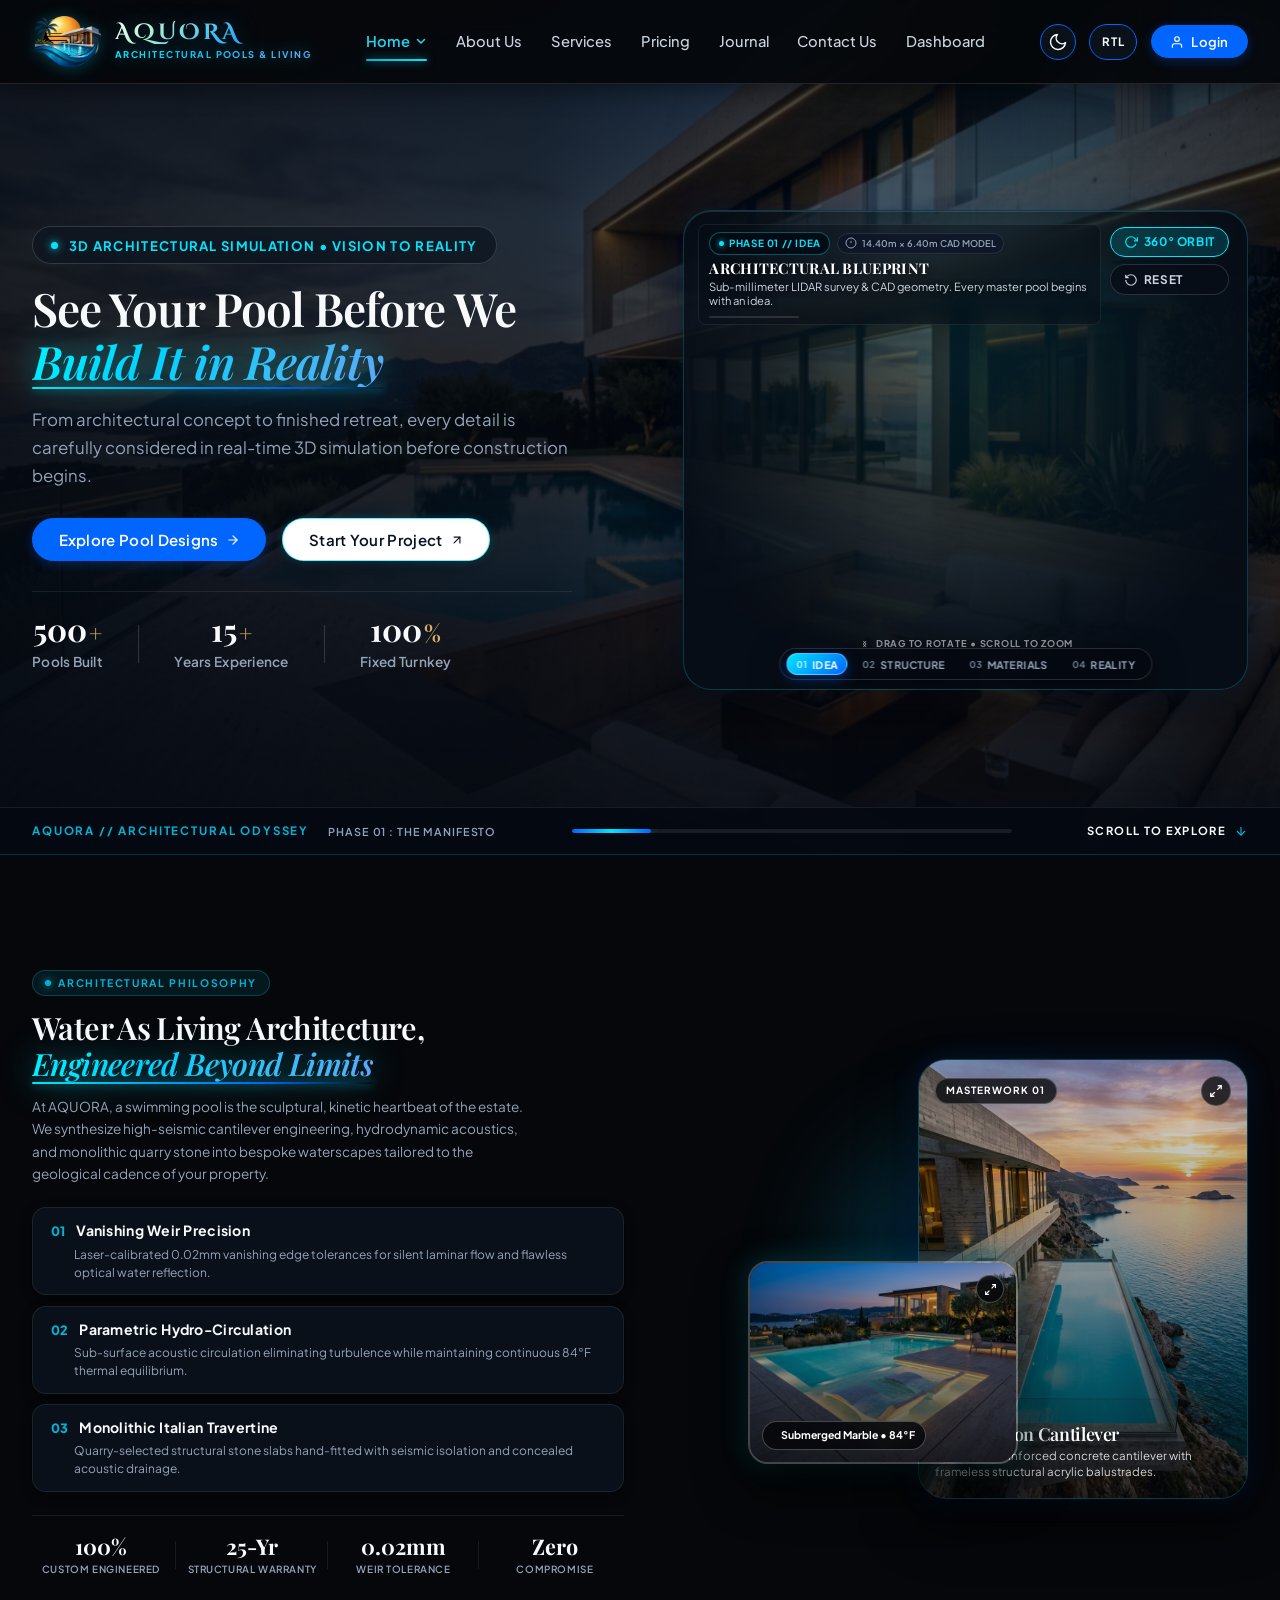
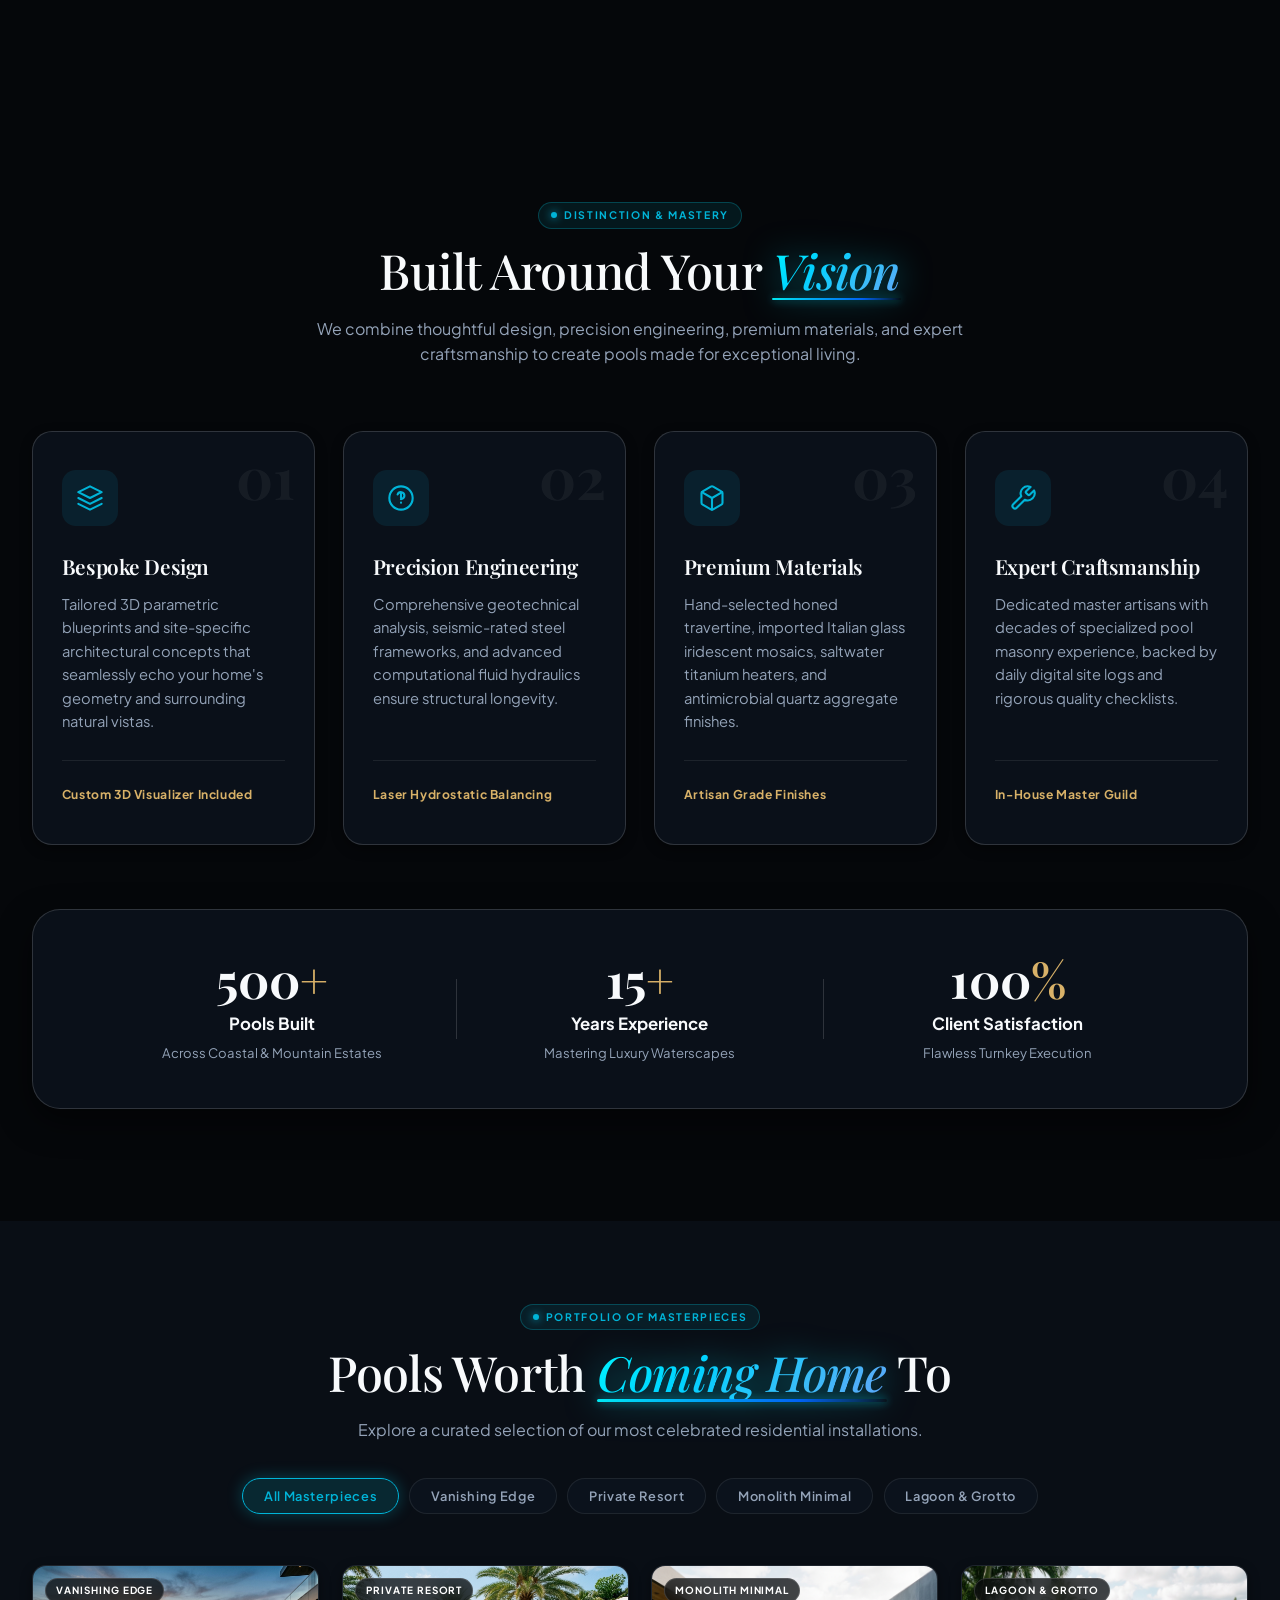
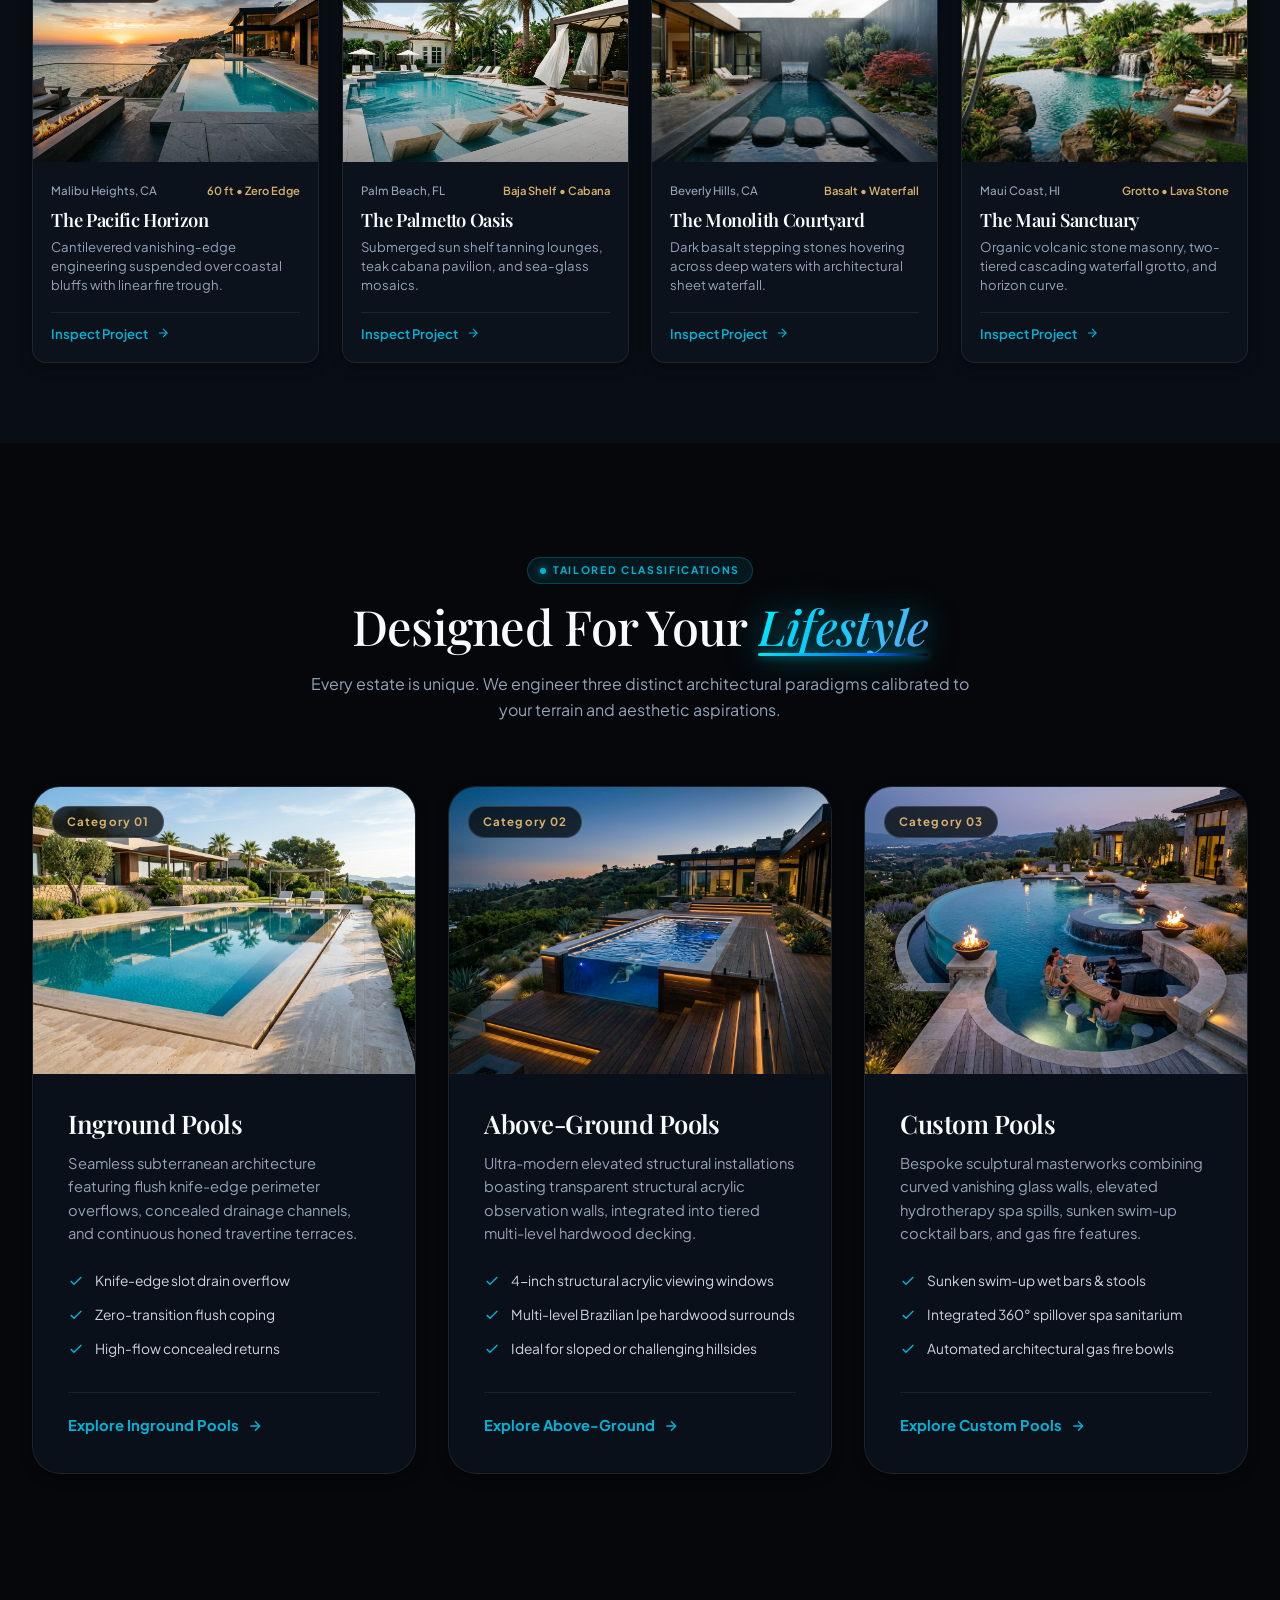
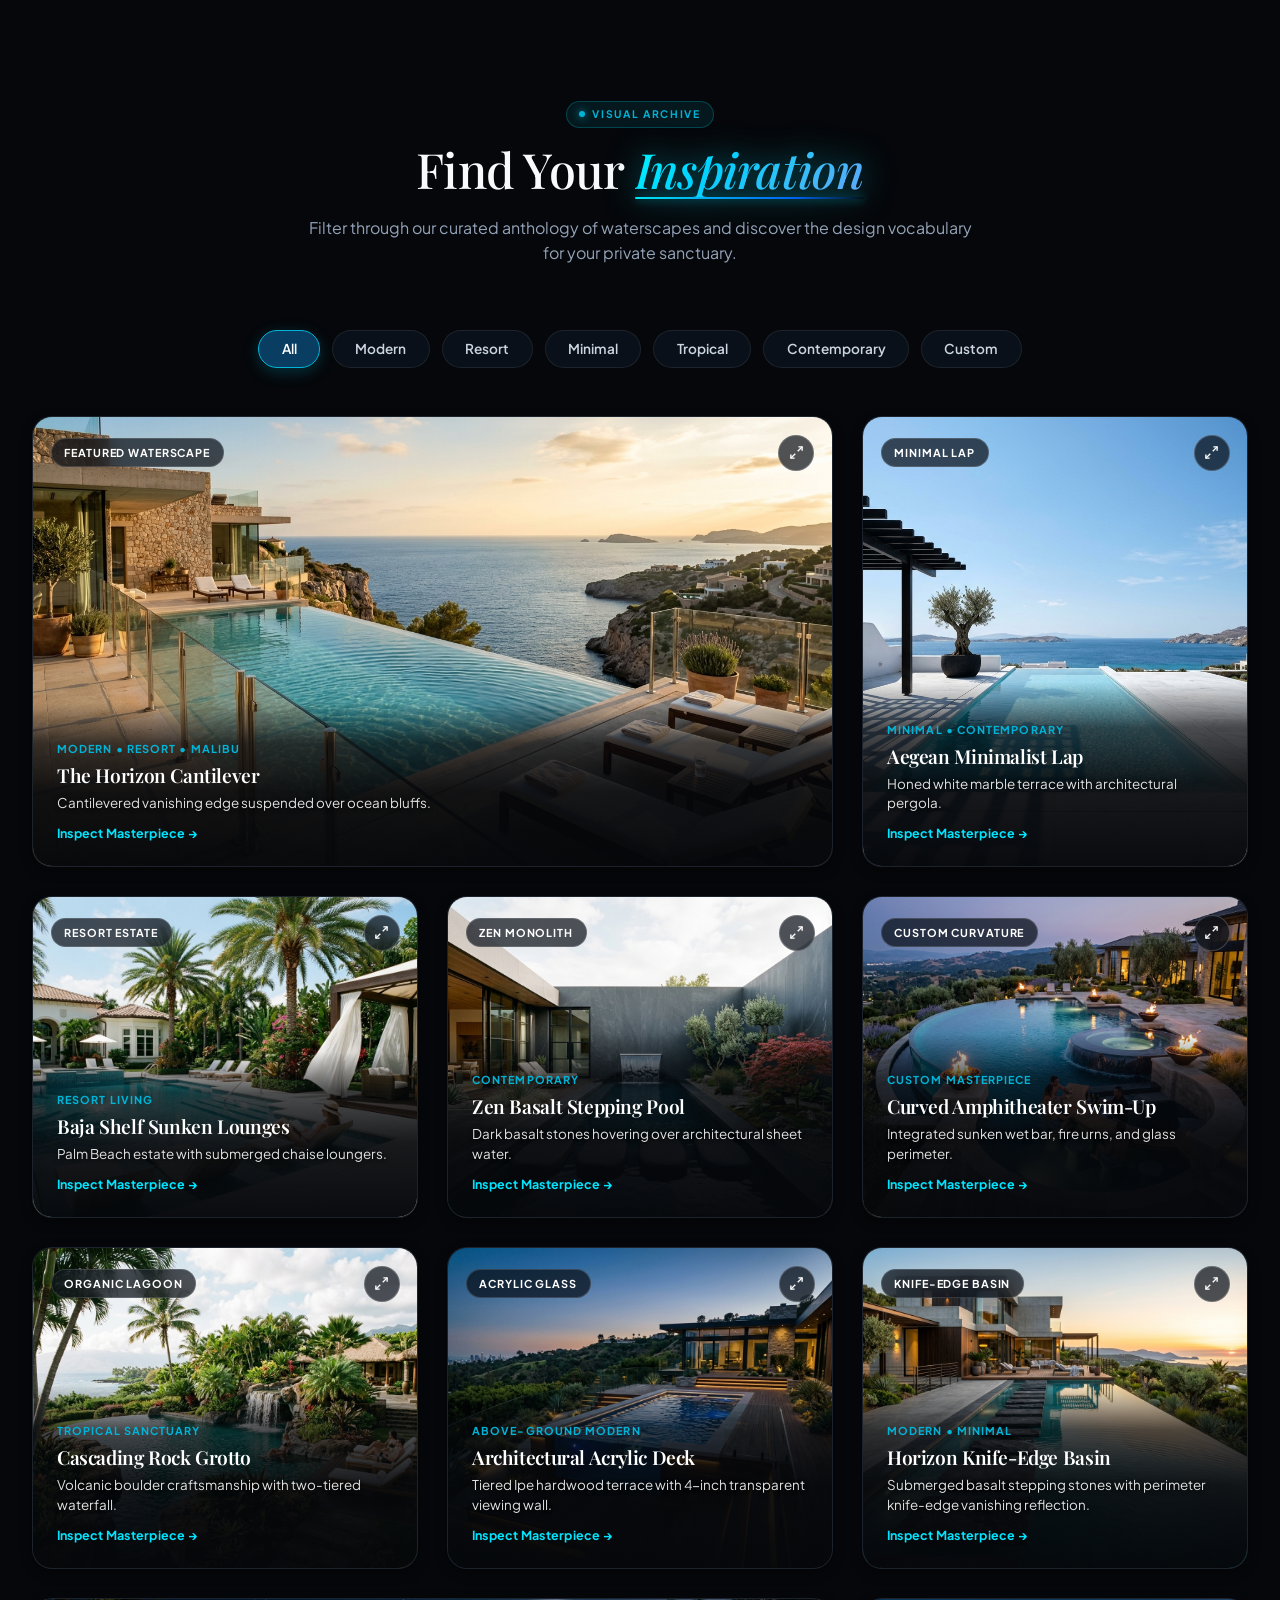
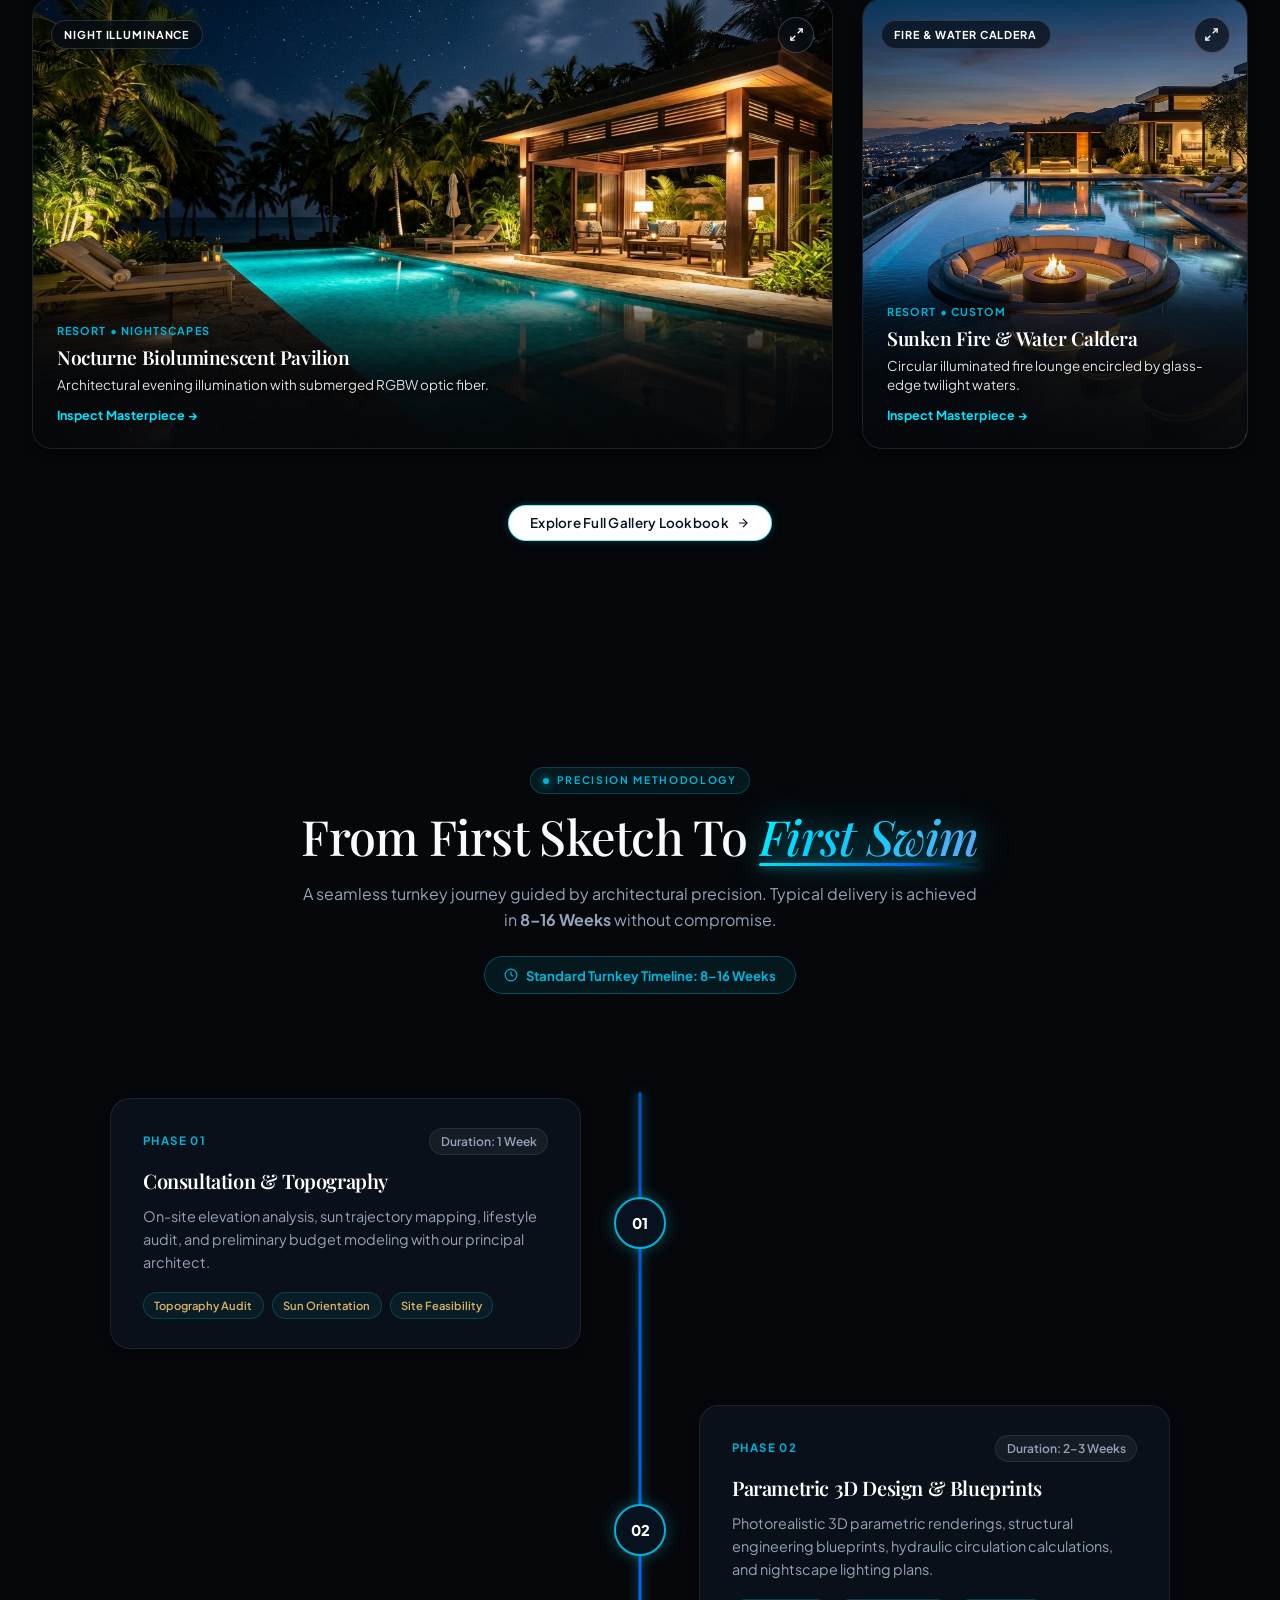
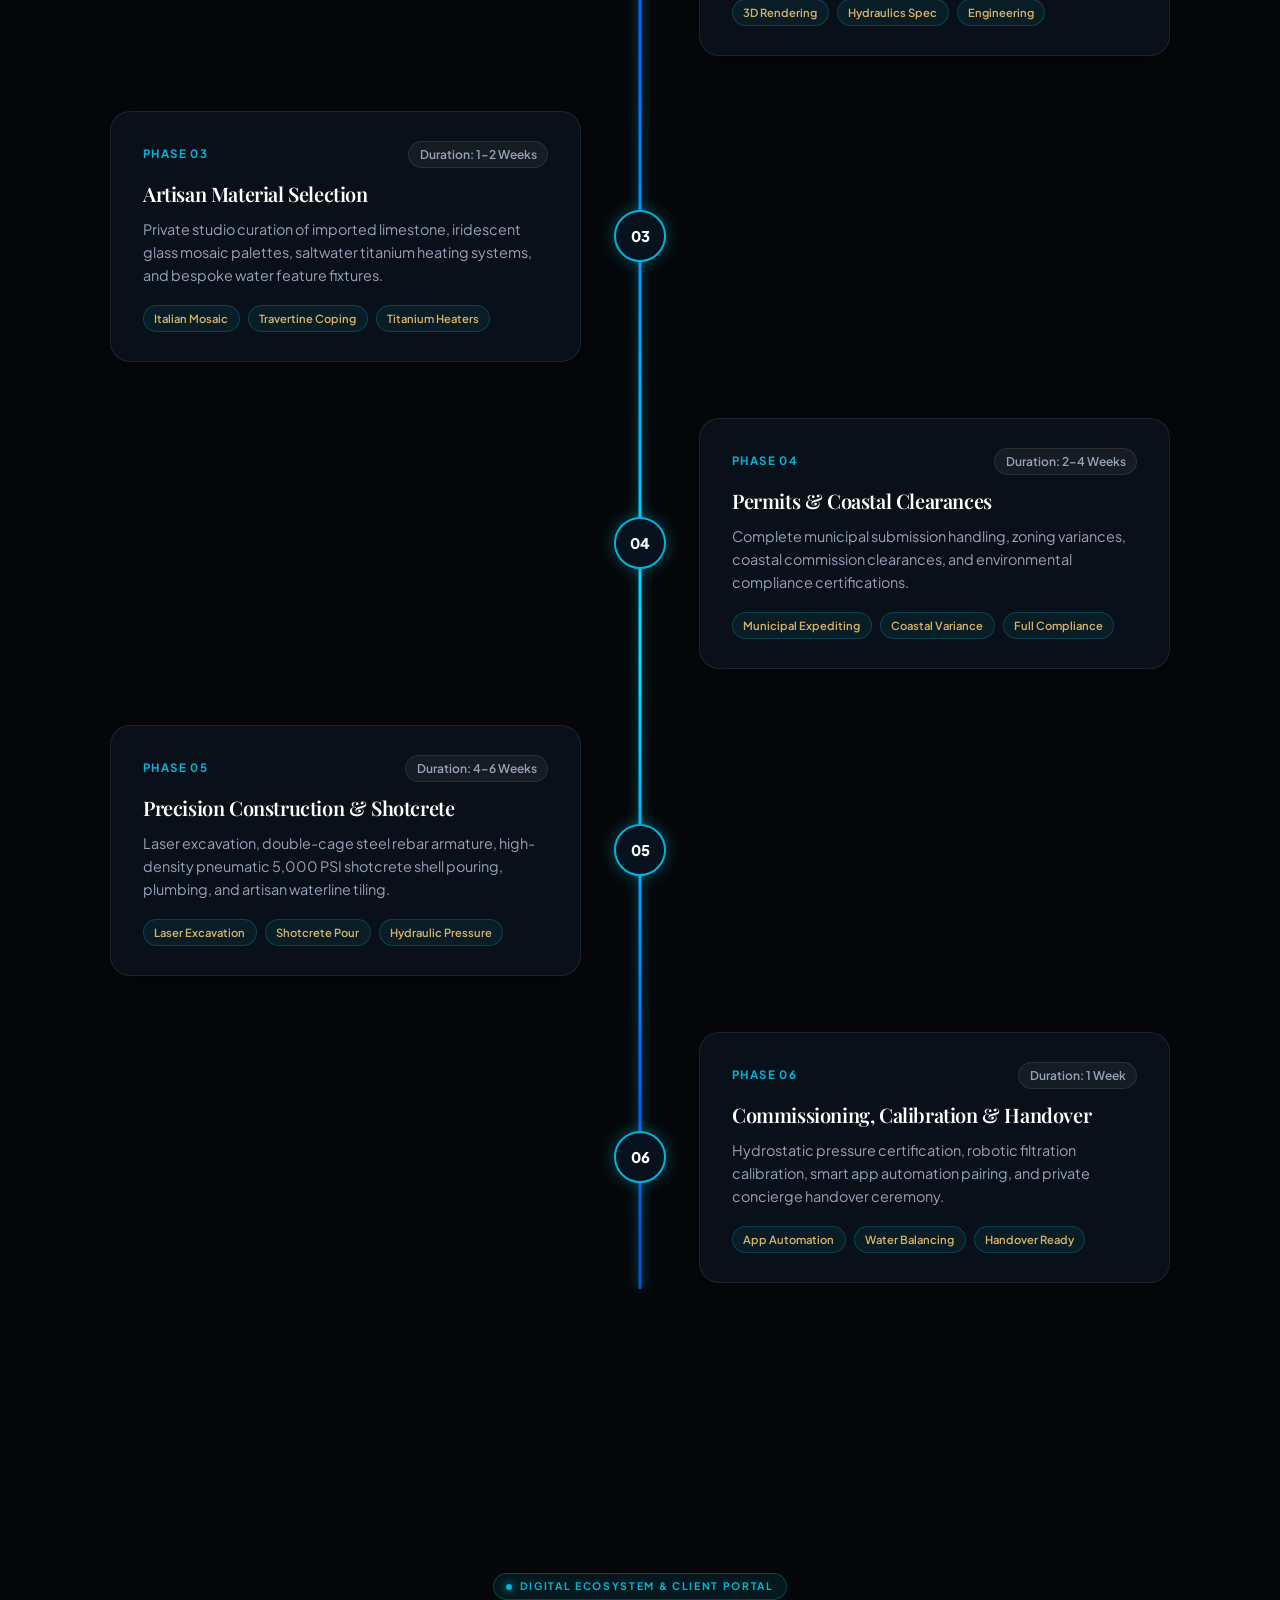
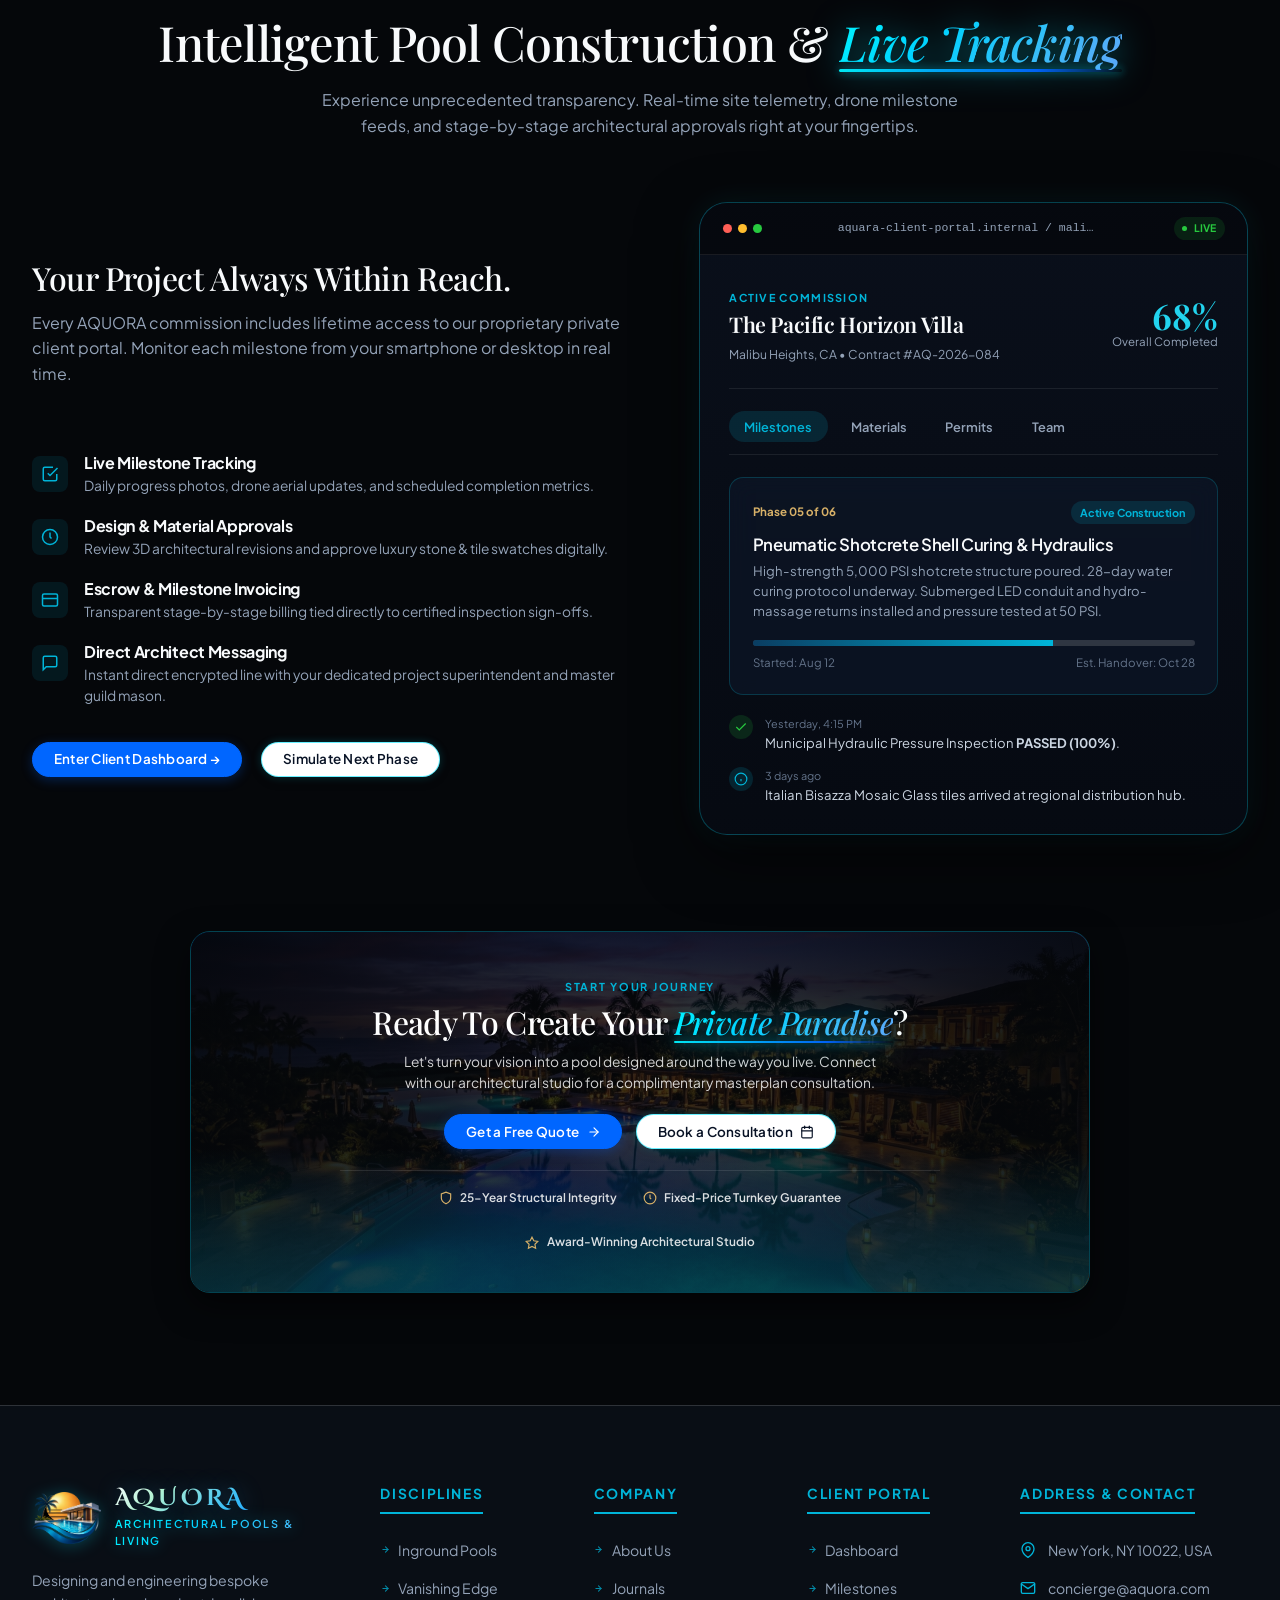
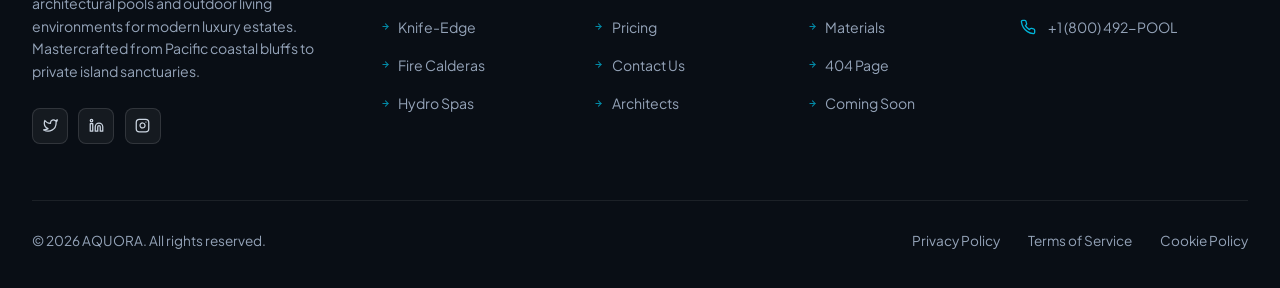
==== commit fdb242c8: "Add files via upload" ====
--- a/index.html
+++ b/index.html
@@ -20,7 +20,7 @@
   <meta name="keywords"
     content="luxury pools, custom swimming pools, infinity pool construction, architectural pool builder, outdoor living design">
 
-  
+
   <link rel="preconnect" href="https://fonts.googleapis.com">
   <link rel="preconnect" href="https://fonts.gstatic.com" crossorigin>
   <link
@@ -31,14 +31,14 @@
 </head>
 
 <body>
-  
+
   <div class="water-caustics-ambient" aria-hidden="true"></div>
 
-  
+
   <header id="main-header" class="site-header" role="banner">
     <div class="header-container">
 
-      
+
       <a href="#hero" class="brand-logo" aria-label="AQUORA Home">
         <div class="logo-mark" aria-hidden="true">
           <img src="assets/aquora-logo.png" alt="AQUORA Logo" class="brand-logo-img">
@@ -49,10 +49,10 @@
         </div>
       </a>
 
-      
+
       <nav class="desktop-nav" aria-label="Primary Navigation">
         <ul class="nav-menu">
-          
+
           <li class="nav-item has-dropdown" id="home-dropdown-item">
             <button class="nav-link dropdown-toggle active" id="home-dropdown-trigger" aria-expanded="false"
               aria-haspopup="true" aria-current="page">
@@ -74,14 +74,14 @@
           <li class="nav-item"><a href="service.html" class="nav-link">Services</a></li>
           <li class="nav-item"><a href="pricing.html" class="nav-link">Pricing</a></li>
           <li class="nav-item"><a href="journal.html" class="nav-link">Journal</a></li>
+          <li class="nav-item"><a href="contact.html" class="nav-link">Contact Us</a></li>
           <li class="nav-item"><a href="dashboard.html" class="nav-link">Dashboard</a></li>
-          <li class="nav-item"><a href="contact.html" class="nav-link">Contact Us</a></li>
         </ul>
       </nav>
 
-      
+
       <div class="header-controls">
-        
+
         <button id="theme-toggle-btn" class="control-btn theme-toggle" aria-label="Toggle Light and Dark Mode"
           title="Toggle Theme">
           <svg class="theme-icon icon-sun" width="20" height="20" viewBox="0 0 24 24" fill="none" stroke="currentColor"
@@ -102,13 +102,13 @@
           </svg>
         </button>
 
-        
+
         <button id="rtl-toggle-btn" class="control-btn rtl-toggle" aria-label="Toggle Right-to-Left Layout"
           title="Toggle RTL">
           <span class="rtl-text">RTL</span>
         </button>
 
-        
+
         <a href="login.html" id="header-login-btn" class="btn btn-primary desktop-only" aria-label="Login">
           <svg width="16" height="16" viewBox="0 0 24 24" fill="none" stroke="currentColor" stroke-width="2"
             stroke-linecap="round" stroke-linejoin="round">
@@ -118,7 +118,7 @@
           <span>Login</span>
         </a>
 
-        
+
         <button id="mobile-hamburger-btn" class="mobile-hamburger" aria-label="Open Navigation Menu"
           aria-expanded="false" aria-controls="mobile-nav-drawer">
           <span class="hamburger-line line-1"></span>
@@ -130,7 +130,7 @@
     </div>
   </header>
 
-  
+
   <div id="mobile-drawer-overlay" class="mobile-drawer-overlay" aria-hidden="true"></div>
   <aside id="mobile-nav-drawer" class="mobile-nav-drawer" aria-label="Mobile Navigation" aria-hidden="true">
     <div class="drawer-header">
@@ -174,8 +174,8 @@
           <li><a href="service.html" class="drawer-link"><span class="drawer-link-num">03</span> Services</a></li>
           <li><a href="pricing.html" class="drawer-link"><span class="drawer-link-num">04</span> Pricing</a></li>
           <li><a href="journal.html" class="drawer-link"><span class="drawer-link-num">05</span> Journal</a></li>
-          <li><a href="dashboard.html" class="drawer-link"><span class="drawer-link-num">06</span> Dashboard</a></li>
-          <li><a href="contact.html" class="drawer-link"><span class="drawer-link-num">07</span> Contact Us</a></li>
+          <li><a href="contact.html" class="drawer-link"><span class="drawer-link-num">06</span> Contact Us</a></li>
+          <li><a href="dashboard.html" class="drawer-link"><span class="drawer-link-num">07</span> Dashboard</a></li>
         </ul>
       </nav>
 
@@ -200,23 +200,23 @@
     </div>
   </aside>
 
-  
+
   <main id="main-content">
 
-    
+
     <section id="hero" class="hero-section" aria-label="Hero Introduction">
-      
+
       <div class="hero-bg-wrapper" aria-hidden="true">
         <img src="assets/hero_villa.jpg" alt="" class="hero-bg-image" fetchpriority="high">
         <div class="hero-bg-overlay"></div>
       </div>
 
-      
+
       <div class="hero-glow-layer" aria-hidden="true"></div>
 
       <div class="hero-container">
 
-        
+
         <div class="hero-content">
           <div class="hero-badge">
             <span class="badge-dot"></span>
@@ -228,7 +228,8 @@
           </h1>
 
           <p class="hero-description">
-            From architectural concept to finished retreat, every detail is carefully considered in real-time 3D simulation before construction begins.
+            From architectural concept to finished retreat, every detail is carefully considered in real-time 3D
+            simulation before construction begins.
           </p>
 
           <div class="hero-actions">
@@ -240,7 +241,8 @@
                 <polyline points="12 5 19 12 12 19"></polyline>
               </svg>
             </a>
-            <button id="hero-quote-btn" class="btn btn-secondary btn-large" onclick="openQuoteModal('Hero 3D Simulation')" aria-label="Start Your Project">
+            <button id="hero-quote-btn" class="btn btn-secondary btn-large"
+              onclick="openQuoteModal('Hero 3D Simulation')" aria-label="Start Your Project">
               <span>Start Your Project</span>
               <svg class="icon-arrow" width="18" height="18" viewBox="0 0 24 24" fill="none" stroke="currentColor"
                 stroke-width="2" stroke-linecap="round" stroke-linejoin="round">
@@ -250,7 +252,7 @@
             </button>
           </div>
 
-          
+
           <div class="hero-stats-row">
             <div class="hero-stat-item">
               <span class="hero-stat-number">500<span class="accent-plus">+</span></span>
@@ -269,14 +271,15 @@
           </div>
         </div>
 
-        
+
         <div class="hero-3d-wrapper" id="hero-3d-wrapper">
-          <div class="pool-canvas-stage" id="pool-canvas-stage" role="region" aria-label="Interactive 3D Pool Simulation">
-            
-            
+          <div class="pool-canvas-stage" id="pool-canvas-stage" role="region"
+            aria-label="Interactive 3D Pool Simulation">
+
+
             <canvas id="pool-3d-canvas"></canvas>
 
-            
+
             <div class="pool-3d-hud">
               <div class="hud-top-meta">
                 <div class="hud-phase-badge">
@@ -295,26 +298,30 @@
 
               <div class="hud-info-body">
                 <h2 id="hud-stage-title" class="hud-title">ARCHITECTURAL BLUEPRINT</h2>
-                <p id="hud-stage-sub" class="hud-sub">Sub-millimeter LIDAR survey &amp; CAD geometry. Every master pool begins with an idea.</p>
-              </div>
-
-              
+                <p id="hud-stage-sub" class="hud-sub">Sub-millimeter LIDAR survey &amp; CAD geometry. Every master pool
+                  begins with an idea.</p>
+              </div>
+
+
               <div class="hud-progress-track" aria-hidden="true">
                 <div id="hud-progress-fill" class="hud-progress-runner"></div>
               </div>
             </div>
 
-            
+
             <div class="pool-3d-controls">
-              <button id="orbit-toggle-btn" class="ctrl-btn active" title="Toggle 360° Cinematic Orbit" aria-label="Toggle Auto Orbit" aria-pressed="true">
-                <svg class="icon-spin" width="14" height="14" viewBox="0 0 24 24" fill="none" stroke="currentColor" stroke-width="2">
+              <button id="orbit-toggle-btn" class="ctrl-btn active" title="Toggle 360° Cinematic Orbit"
+                aria-label="Toggle Auto Orbit" aria-pressed="true">
+                <svg class="icon-spin" width="14" height="14" viewBox="0 0 24 24" fill="none" stroke="currentColor"
+                  stroke-width="2">
                   <polyline points="23 4 23 10 17 10"></polyline>
                   <path d="M20.49 15a9 9 0 1 1-2.12-9.36L23 10"></path>
                 </svg>
                 <span>360° ORBIT</span>
               </button>
 
-              <button id="reset-view-btn" class="ctrl-btn" title="Reset Camera View to 3/4 Hero Perspective" aria-label="Reset Camera View">
+              <button id="reset-view-btn" class="ctrl-btn" title="Reset Camera View to 3/4 Hero Perspective"
+                aria-label="Reset Camera View">
                 <svg width="14" height="14" viewBox="0 0 24 24" fill="none" stroke="currentColor" stroke-width="2">
                   <path d="M3 12a9 9 0 1 0 9-9 9.75 9.75 0 0 0-6.74 2.74L3 8"></path>
                   <polyline points="3 3 3 8 8 8"></polyline>
@@ -323,7 +330,7 @@
               </button>
             </div>
 
-            
+
             <div class="pool-3d-stage-tabs" role="tablist" aria-label="Commissioning Journey Phases">
               <button class="stage-pill-btn active" role="tab" aria-selected="true" aria-controls="hud-stage-title">
                 <span class="pill-num">01</span>
@@ -343,16 +350,16 @@
               </button>
             </div>
 
-            
+
             <div class="pool-3d-drag-hint" aria-hidden="true">
               <svg width="12" height="12" viewBox="0 0 24 24" fill="none" stroke="currentColor" stroke-width="2">
-                <path d="M15 18l-6-6 6-6"/>
-                <path d="M9 18l6-6-6-6"/>
+                <path d="M15 18l-6-6 6-6" />
+                <path d="M9 18l6-6-6-6" />
               </svg>
               <span>DRAG TO ROTATE &bull; SCROLL TO ZOOM</span>
             </div>
 
-            
+
             <div id="pool-3d-fallback" class="pool-3d-fallback" style="display: none;">
               <img src="assets/hero_infinity.jpg" alt="Architectural Luxury Swimming Pool" class="fallback-img">
               <div class="fallback-overlay">
@@ -367,7 +374,7 @@
 
       </div>
 
-      
+
       <div class="hero-bottom-transition-bar">
         <div class="scrollbar-container">
           <div class="scrollbar-meta">
@@ -377,7 +384,8 @@
           <div class="scrollbar-track" id="hero-scrollbar-track" aria-hidden="true">
             <div class="scrollbar-runner" id="hero-scrollbar-runner"></div>
           </div>
-          <a href="#architectural-manifesto" class="scrollbar-action-cue" aria-label="Scroll to Architectural Manifesto">
+          <a href="#architectural-manifesto" class="scrollbar-action-cue"
+            aria-label="Scroll to Architectural Manifesto">
             <span>SCROLL TO EXPLORE</span>
             <svg width="14" height="14" viewBox="0 0 24 24" fill="none" stroke="currentColor" stroke-width="2">
               <line x1="12" y1="5" x2="12" y2="19"></line>
@@ -388,24 +396,28 @@
       </div>
     </section>
 
-    
-    <section id="architectural-manifesto" class="content-section manifesto-section" aria-label="Architectural Philosophy">
+
+    <section id="architectural-manifesto" class="content-section manifesto-section"
+      aria-label="Architectural Philosophy">
       <div class="section-container">
         <div class="manifesto-grid">
 
-          
+
           <div class="manifesto-content">
-            <span class="section-eyebrow"><span class="eyebrow-beacon" aria-hidden="true"></span>ARCHITECTURAL PHILOSOPHY</span>
+            <span class="section-eyebrow"><span class="eyebrow-beacon" aria-hidden="true"></span>ARCHITECTURAL
+              PHILOSOPHY</span>
             <h2 class="manifesto-title">
               Water As Living Architecture,
               <span class="highlight-aqua">Engineered Beyond Limits</span>
             </h2>
 
             <p class="manifesto-narrative">
-              At AQUORA, a swimming pool is the sculptural, kinetic heartbeat of the estate. We synthesize high-seismic cantilever engineering, hydrodynamic acoustics, and monolithic quarry stone into bespoke waterscapes tailored to the geological cadence of your property.
+              At AQUORA, a swimming pool is the sculptural, kinetic heartbeat of the estate. We synthesize high-seismic
+              cantilever engineering, hydrodynamic acoustics, and monolithic quarry stone into bespoke waterscapes
+              tailored to the geological cadence of your property.
             </p>
 
-            
+
             <div class="manifesto-spec-list">
               <div class="manifesto-spec-card">
                 <div class="spec-card-head">
@@ -413,7 +425,8 @@
                   <h4 class="spec-card-title">Vanishing Weir Precision</h4>
                 </div>
                 <p class="spec-card-desc">
-                  Laser-calibrated 0.02mm vanishing edge tolerances for silent laminar flow and flawless optical water reflection.
+                  Laser-calibrated 0.02mm vanishing edge tolerances for silent laminar flow and flawless optical water
+                  reflection.
                 </p>
               </div>
 
@@ -423,7 +436,8 @@
                   <h4 class="spec-card-title">Parametric Hydro-Circulation</h4>
                 </div>
                 <p class="spec-card-desc">
-                  Sub-surface acoustic circulation eliminating turbulence while maintaining continuous 84°F thermal equilibrium.
+                  Sub-surface acoustic circulation eliminating turbulence while maintaining continuous 84°F thermal
+                  equilibrium.
                 </p>
               </div>
 
@@ -433,12 +447,13 @@
                   <h4 class="spec-card-title">Monolithic Italian Travertine</h4>
                 </div>
                 <p class="spec-card-desc">
-                  Quarry-selected structural stone slabs hand-fitted with seismic isolation and concealed acoustic drainage.
+                  Quarry-selected structural stone slabs hand-fitted with seismic isolation and concealed acoustic
+                  drainage.
                 </p>
               </div>
             </div>
 
-            
+
             <div class="manifesto-stats-row">
               <div class="m-stat">
                 <span class="m-stat-val">100%</span>
@@ -459,17 +474,19 @@
             </div>
           </div>
 
-          
+
           <div class="manifesto-visuals-col">
             <div class="manifesto-composition-wrap">
 
-              
+
               <div class="manifesto-ambient-glow" aria-hidden="true"></div>
 
-              
-              <div class="manifesto-card-small" onclick="openLightbox('assets/manifesto_lounge.jpg', 'Thermal Travertine Baja Shelf', 'Submerged honed marble sun loungers with integrated perimeter warm LED optics.')">
+
+              <div class="manifesto-card-small"
+                onclick="openLightbox('assets/manifesto_lounge.jpg', 'Thermal Travertine Baja Shelf', 'Submerged honed marble sun loungers with integrated perimeter warm LED optics.')">
                 <div class="manifesto-card-small-inner">
-                  <img src="assets/manifesto_lounge.jpg" alt="Submerged marble loungers in luxury estate pool" class="manifesto-img-small" loading="lazy" width="500" height="375">
+                  <img src="assets/manifesto_lounge.jpg" alt="Submerged marble loungers in luxury estate pool"
+                    class="manifesto-img-small" loading="lazy" width="500" height="375">
                   <div class="manifesto-img-overlay"></div>
 
                   <div class="small-floating-chip">
@@ -488,16 +505,19 @@
                 </div>
               </div>
 
-              
-              <div class="manifesto-card-big" onclick="openLightbox('assets/manifesto_cantilever.jpg', 'The Horizon Cantilever Cliff', 'Structural cantilever engineering suspended over coastal Mediterranean bluffs with crystal-clear vanishing edge.')">
+
+              <div class="manifesto-card-big"
+                onclick="openLightbox('assets/manifesto_cantilever.jpg', 'The Horizon Cantilever Cliff', 'Structural cantilever engineering suspended over coastal Mediterranean bluffs with crystal-clear vanishing edge.')">
                 <div class="manifesto-card-big-inner">
-                  <img src="assets/manifesto_cantilever.jpg" alt="Cantilevered cliffside luxury infinity pool" class="manifesto-img-big" loading="lazy" width="600" height="800">
+                  <img src="assets/manifesto_cantilever.jpg" alt="Cantilevered cliffside luxury infinity pool"
+                    class="manifesto-img-big" loading="lazy" width="600" height="800">
                   <div class="manifesto-img-overlay"></div>
 
                   <div class="manifesto-floating-top">
                     <span class="manifesto-badge-pill">Masterwork 01</span>
                     <div class="manifesto-inspect-lens" title="Inspect Fullscreen">
-                      <svg width="14" height="14" viewBox="0 0 24 24" fill="none" stroke="currentColor" stroke-width="2.2">
+                      <svg width="14" height="14" viewBox="0 0 24 24" fill="none" stroke="currentColor"
+                        stroke-width="2.2">
                         <polyline points="15 3 21 3 21 9"></polyline>
                         <polyline points="9 21 3 21 3 15"></polyline>
                         <line x1="21" y1="3" x2="14" y2="10"></line>
@@ -508,7 +528,8 @@
 
                   <div class="manifesto-caption-strip">
                     <h4 class="manifesto-img-title">The Horizon Cantilever</h4>
-                    <p class="manifesto-img-desc">Monolithic reinforced concrete cantilever with frameless structural acrylic balustrades.</p>
+                    <p class="manifesto-img-desc">Monolithic reinforced concrete cantilever with frameless structural
+                      acrylic balustrades.</p>
                   </div>
                 </div>
               </div>
@@ -520,12 +541,13 @@
       </div>
     </section>
 
-    
+
     <section id="why-choose-us" class="content-section why-section" aria-label="Why Choose Us">
       <div class="section-container">
 
         <div class="section-header text-center">
-          <span class="section-eyebrow"><span class="eyebrow-beacon" aria-hidden="true"></span>DISTINCTION &amp; MASTERY</span>
+          <span class="section-eyebrow"><span class="eyebrow-beacon" aria-hidden="true"></span>DISTINCTION &amp;
+            MASTERY</span>
           <h2 class="section-title">Built Around Your <span class="highlight-aqua">Vision</span></h2>
           <p class="section-subtitle">
             We combine thoughtful design, precision engineering, premium materials, and expert craftsmanship to create
@@ -533,10 +555,10 @@
           </p>
         </div>
 
-        
+
         <div class="features-grid">
 
-          
+
           <article class="feature-card scroll-slide-left">
             <div class="card-num-watermark">01</div>
             <div class="feature-icon-wrapper">
@@ -557,7 +579,7 @@
             </div>
           </article>
 
-          
+
           <article class="feature-card scroll-slide-left">
             <div class="card-num-watermark">02</div>
             <div class="feature-icon-wrapper">
@@ -579,7 +601,7 @@
             </div>
           </article>
 
-          
+
           <article class="feature-card scroll-slide-left">
             <div class="card-num-watermark">03</div>
             <div class="feature-icon-wrapper">
@@ -602,7 +624,7 @@
             </div>
           </article>
 
-          
+
           <article class="feature-card scroll-slide-left">
             <div class="card-num-watermark">04</div>
             <div class="feature-icon-wrapper">
@@ -625,7 +647,7 @@
 
         </div>
 
-        
+
         <div class="stats-banner-strip">
           <div class="stat-banner-col">
             <span class="stat-banner-num">500<span class="plus">+</span></span>
@@ -649,31 +671,36 @@
       </div>
     </section>
 
-    
+
     <section id="featured-projects" class="content-section projects-section" aria-label="Featured Pool Projects">
       <div class="section-container">
 
         <div class="section-header text-center">
-          <span class="section-eyebrow"><span class="eyebrow-beacon" aria-hidden="true"></span>PORTFOLIO OF MASTERPIECES</span>
+          <span class="section-eyebrow"><span class="eyebrow-beacon" aria-hidden="true"></span>PORTFOLIO OF
+            MASTERPIECES</span>
           <h2 class="section-title">Pools Worth <span class="highlight-aqua">Coming Home</span> To</h2>
           <p class="section-subtitle">
             Explore a curated selection of our most celebrated residential installations.
           </p>
         </div>
 
-        
+
         <div class="portfolio-section-chips" role="tablist" aria-label="Masterpieces Categories">
-          <button class="portfolio-chip active" data-category="all" role="tab" aria-selected="true">All Masterpieces</button>
-          <button class="portfolio-chip" data-category="infinity" role="tab" aria-selected="false">Vanishing Edge</button>
+          <button class="portfolio-chip active" data-category="all" role="tab" aria-selected="true">All
+            Masterpieces</button>
+          <button class="portfolio-chip" data-category="infinity" role="tab" aria-selected="false">Vanishing
+            Edge</button>
           <button class="portfolio-chip" data-category="resort" role="tab" aria-selected="false">Private Resort</button>
-          <button class="portfolio-chip" data-category="courtyard" role="tab" aria-selected="false">Monolith Minimal</button>
-          <button class="portfolio-chip" data-category="tropical" role="tab" aria-selected="false">Lagoon &amp; Grotto</button>
-        </div>
-
-        
+          <button class="portfolio-chip" data-category="courtyard" role="tab" aria-selected="false">Monolith
+            Minimal</button>
+          <button class="portfolio-chip" data-category="tropical" role="tab" aria-selected="false">Lagoon &amp;
+            Grotto</button>
+        </div>
+
+
         <div class="projects-editorial-grid">
 
-          
+
           <article class="project-card scroll-slide-left" data-project="infinity">
             <div class="project-img-container">
               <img src="assets/project_infinity.jpg" alt="Modern Infinity pool project in Malibu Heights"
@@ -701,7 +728,7 @@
             </div>
           </article>
 
-          
+
           <article class="project-card scroll-slide-left" data-project="resort">
             <div class="project-img-container">
               <img src="assets/project_resort.jpg" alt="Resort Escape pool project in Palm Beach" class="project-img"
@@ -729,7 +756,7 @@
             </div>
           </article>
 
-          
+
           <article class="project-card scroll-slide-left" data-project="courtyard">
             <div class="project-img-container">
               <img src="assets/project_courtyard.jpg" alt="Contemporary Courtyard pool project in Beverly Hills"
@@ -757,7 +784,7 @@
             </div>
           </article>
 
-          
+
           <article class="project-card scroll-slide-left" data-project="tropical">
             <div class="project-img-container">
               <img src="assets/project_tropical.jpg" alt="Tropical Retreat pool project in Maui Coast"
@@ -790,12 +817,13 @@
       </div>
     </section>
 
-    
+
     <section id="pool-types" class="content-section pool-types-section" aria-label="Pool Types">
       <div class="section-container">
 
         <div class="section-header text-center">
-          <span class="section-eyebrow"><span class="eyebrow-beacon" aria-hidden="true"></span>TAILORED CLASSIFICATIONS</span>
+          <span class="section-eyebrow"><span class="eyebrow-beacon" aria-hidden="true"></span>TAILORED
+            CLASSIFICATIONS</span>
           <h2 class="section-title">Designed For Your <span class="highlight-aqua">Lifestyle</span></h2>
           <p class="section-subtitle">
             Every estate is unique. We engineer three distinct architectural paradigms calibrated to your terrain and
@@ -803,10 +831,10 @@
           </p>
         </div>
 
-        
+
         <div class="pool-types-grid">
 
-          
+
           <article class="pool-type-card scroll-slide-left">
             <div class="pool-type-image-holder">
               <img src="assets/pool_inground.jpg" alt="Inground pool installation with knife-edge overflow"
@@ -842,7 +870,7 @@
             </div>
           </article>
 
-          
+
           <article class="pool-type-card scroll-slide-left">
             <div class="pool-type-image-holder">
               <img src="assets/pool_aboveground.jpg" alt="Above-ground architectural glass pool with hardwood deck"
@@ -878,7 +906,7 @@
             </div>
           </article>
 
-          
+
           <article class="pool-type-card scroll-slide-left">
             <div class="pool-type-image-holder">
               <img src="assets/pool_custom.jpg" alt="Custom sculptural pool with swim-up bar and fire bowls"
@@ -919,7 +947,7 @@
       </div>
     </section>
 
-    
+
     <section id="design-gallery" class="content-section gallery-section" aria-label="Design Gallery">
       <div class="section-container">
 
@@ -932,7 +960,7 @@
           </p>
         </div>
 
-        
+
         <div class="gallery-filter-chips" role="tablist" aria-label="Gallery Categories">
           <button class="filter-chip active" data-filter="all" role="tab" aria-selected="true">All</button>
           <button class="filter-chip" data-filter="modern" role="tab" aria-selected="false">Modern</button>
@@ -943,10 +971,10 @@
           <button class="filter-chip" data-filter="custom" role="tab" aria-selected="false">Custom</button>
         </div>
 
-        
+
         <div class="gallery-grid" id="gallery-masonry-grid">
 
-          
+
           <div class="gallery-item gallery-item-featured scroll-slide-left" data-category="modern resort"
             onclick="openLightbox('assets/hero_infinity.jpg', 'The Horizon Cantilever', 'Modern & Resort — Oceanfront glass edge pool with travertine deck.')">
             <div class="gallery-item-inner">
@@ -972,7 +1000,7 @@
             </div>
           </div>
 
-          
+
           <div class="gallery-item scroll-slide-left" data-category="minimal contemporary"
             onclick="openLightbox('assets/gallery_minimal.jpg', 'Aegean Minimalist Lap', 'Minimal & Contemporary — Honed white marble terrace with architectural pergola.')">
             <div class="gallery-item-inner">
@@ -998,7 +1026,7 @@
             </div>
           </div>
 
-          
+
           <div class="gallery-item scroll-slide-left" data-category="resort"
             onclick="openLightbox('assets/project_resort.jpg', 'Baja Shelf Sunken Lounges', 'Resort — Palm Beach estate with submerged chaise loungers and cabana.')">
             <div class="gallery-item-inner">
@@ -1024,7 +1052,7 @@
             </div>
           </div>
 
-          
+
           <div class="gallery-item scroll-slide-left" data-category="contemporary minimal"
             onclick="openLightbox('assets/project_courtyard.jpg', 'Zen Basalt Stepping Pool', 'Contemporary — Basalt stone monolith walls and architectural sheet waterfall.')">
             <div class="gallery-item-inner">
@@ -1050,7 +1078,7 @@
             </div>
           </div>
 
-          
+
           <div class="gallery-item scroll-slide-left" data-category="custom"
             onclick="openLightbox('assets/pool_custom.jpg', 'Curved Amphitheater Swim-Up', 'Custom — Curved infinity glass wall with sunken swim-up bar and fire urns.')">
             <div class="gallery-item-inner">
@@ -1076,7 +1104,7 @@
             </div>
           </div>
 
-          
+
           <div class="gallery-item scroll-slide-left" data-category="tropical resort"
             onclick="openLightbox('assets/project_tropical.jpg', 'Cascading Rock Grotto', 'Tropical — Organic boulder masonry and tiered waterfall lagoon.')">
             <div class="gallery-item-inner">
@@ -1102,7 +1130,7 @@
             </div>
           </div>
 
-          
+
           <div class="gallery-item scroll-slide-left" data-category="modern contemporary"
             onclick="openLightbox('assets/pool_aboveground.jpg', 'Architectural Acrylic Deck', 'Modern & Contemporary — Elevated pool with transparent acrylic glass viewing wall.')">
             <div class="gallery-item-inner">
@@ -1128,7 +1156,7 @@
             </div>
           </div>
 
-          
+
           <div class="gallery-item scroll-slide-left" data-category="modern minimal contemporary"
             onclick="openLightbox('assets/gallery_knife_edge.jpg', 'Horizon Knife-Edge Basin', 'Modern &amp; Minimal — Submerged basalt stepping stones with perimeter knife-edge vanishing reflection.')">
             <div class="gallery-item-inner">
@@ -1148,13 +1176,14 @@
               <div class="gallery-hover-card">
                 <span class="gallery-badge">Modern • Minimal</span>
                 <h4 class="gallery-title">Horizon Knife-Edge Basin</h4>
-                <p class="gallery-caption-mini">Submerged basalt stepping stones with perimeter knife-edge vanishing reflection.</p>
+                <p class="gallery-caption-mini">Submerged basalt stepping stones with perimeter knife-edge vanishing
+                  reflection.</p>
                 <span class="gallery-action-hint">Inspect Masterpiece →</span>
               </div>
             </div>
           </div>
 
-          
+
           <div class="gallery-item gallery-item-featured scroll-slide-left" data-category="resort custom"
             onclick="openLightbox('assets/hero_night.jpg', 'Nocturne Bioluminescent Pavilion', 'Resort &amp; Custom — Nighttime pool with underwater LEDs and resort cabana.')">
             <div class="gallery-item-inner">
@@ -1180,7 +1209,7 @@
             </div>
           </div>
 
-          
+
           <div class="gallery-item scroll-slide-left" data-category="resort custom modern"
             onclick="openLightbox('assets/gallery_fire_lounge.jpg', 'Sunken Fire &amp; Water Caldera', 'Resort &amp; Custom — Circular illuminated sunken fire lounge encircled by glass-edge twilight waters.')">
             <div class="gallery-item-inner">
@@ -1200,7 +1229,8 @@
               <div class="gallery-hover-card">
                 <span class="gallery-badge">Resort • Custom</span>
                 <h4 class="gallery-title">Sunken Fire &amp; Water Caldera</h4>
-                <p class="gallery-caption-mini">Circular illuminated fire lounge encircled by glass-edge twilight waters.</p>
+                <p class="gallery-caption-mini">Circular illuminated fire lounge encircled by glass-edge twilight
+                  waters.</p>
                 <span class="gallery-action-hint">Inspect Masterpiece →</span>
               </div>
             </div>
@@ -1221,12 +1251,13 @@
       </div>
     </section>
 
-    
+
     <section id="process-timeline" class="content-section process-section" aria-label="Process and Timeline">
       <div class="section-container">
 
         <div class="section-header text-center">
-          <span class="section-eyebrow"><span class="eyebrow-beacon" aria-hidden="true"></span>PRECISION METHODOLOGY</span>
+          <span class="section-eyebrow"><span class="eyebrow-beacon" aria-hidden="true"></span>PRECISION
+            METHODOLOGY</span>
           <h2 class="section-title">From First Sketch To <span class="highlight-aqua">First Swim</span></h2>
           <p class="section-subtitle">
             A seamless turnkey journey guided by architectural precision. Typical delivery is achieved in <strong>8–16
@@ -1241,7 +1272,7 @@
           </div>
         </div>
 
-        
+
         <div class="timeline-vertical-wrapper">
           <div class="timeline-vertical-spine" aria-hidden="true">
             <div class="timeline-vertical-fill" id="timeline-progress-fill"></div>
@@ -1249,7 +1280,7 @@
 
           <div class="timeline-vertical-flow">
 
-            
+
             <div class="timeline-row step-left scroll-slide-left" data-step="1">
               <div class="timeline-card-col">
                 <article class="timeline-v-card">
@@ -1278,7 +1309,7 @@
               <div class="timeline-spacer-col" aria-hidden="true"></div>
             </div>
 
-            
+
             <div class="timeline-row step-right scroll-slide-left" data-step="2">
               <div class="timeline-spacer-col" aria-hidden="true"></div>
               <div class="timeline-node-col">
@@ -1307,7 +1338,7 @@
               </div>
             </div>
 
-            
+
             <div class="timeline-row step-left scroll-slide-left" data-step="3">
               <div class="timeline-card-col">
                 <article class="timeline-v-card">
@@ -1336,7 +1367,7 @@
               <div class="timeline-spacer-col" aria-hidden="true"></div>
             </div>
 
-            
+
             <div class="timeline-row step-right scroll-slide-left" data-step="4">
               <div class="timeline-spacer-col" aria-hidden="true"></div>
               <div class="timeline-node-col">
@@ -1365,7 +1396,7 @@
               </div>
             </div>
 
-            
+
             <div class="timeline-row step-left scroll-slide-left" data-step="5">
               <div class="timeline-card-col">
                 <article class="timeline-v-card">
@@ -1394,7 +1425,7 @@
               <div class="timeline-spacer-col" aria-hidden="true"></div>
             </div>
 
-            
+
             <div class="timeline-row step-right scroll-slide-left" data-step="6">
               <div class="timeline-spacer-col" aria-hidden="true"></div>
               <div class="timeline-node-col">
@@ -1429,28 +1460,30 @@
       </div>
     </section>
 
-    
+
     <section id="client-dashboard" class="content-section dashboard-section"
       aria-label="Client Dashboard and Final Call to Action">
       <div class="section-container">
 
-        
+
         <div class="section-header text-center">
-          <span class="section-eyebrow"><span class="eyebrow-beacon" aria-hidden="true"></span>DIGITAL ECOSYSTEM &amp; CLIENT PORTAL</span>
-          <h2 class="section-title">Intelligent Pool Construction &amp; <span class="highlight-aqua">Live Tracking</span></h2>
+          <span class="section-eyebrow"><span class="eyebrow-beacon" aria-hidden="true"></span>DIGITAL ECOSYSTEM &amp;
+            CLIENT PORTAL</span>
+          <h2 class="section-title">Intelligent Pool Construction &amp; <span class="highlight-aqua">Live
+              Tracking</span></h2>
           <p class="section-subtitle">
             Experience unprecedented transparency. Real-time site telemetry, drone milestone feeds, and stage-by-stage
             architectural approvals right at your fingertips.
           </p>
         </div>
 
-        
+
         <div class="dashboard-promo-grid">
 
-          
+
           <div class="dashboard-promo-content">
-            <span class="section-eyebrow"><span class="eyebrow-beacon" aria-hidden="true"></span>DIGITAL TRANSPARENCY</span>
-            <h3 class="section-title" style="font-size: clamp(1.8rem, 2.5vw, 2.3rem); margin-bottom: 0.8rem;">Your Project. <span class="highlight-aqua">Always Within Reach</span>.</h3>
+            <h3 class="section-title" style="font-size: clamp(1.8rem, 2.5vw, 2.3rem); margin-bottom: 0.8rem;">Your
+              Project Always Within Reach.</h3>
             <p class="section-subtitle" style="margin: 0 0 2rem 0; max-width: 100%;">
               Every AQUORA commission includes lifetime access to our proprietary private client portal. Monitor each
               milestone from your smartphone or desktop in real time.
@@ -1518,11 +1551,11 @@
             </div>
           </div>
 
-          
+
           <div class="dashboard-ui-preview-wrap">
             <div class="dashboard-device-card">
 
-              
+
               <div class="device-header">
                 <div class="device-dots">
                   <span class="dot red"></span>
@@ -1535,10 +1568,10 @@
                 </div>
               </div>
 
-              
+
               <div class="device-body">
 
-                
+
                 <div class="portal-project-bar">
                   <div class="portal-proj-info">
                     <span class="portal-eyebrow">ACTIVE COMMISSION</span>
@@ -1551,7 +1584,7 @@
                   </div>
                 </div>
 
-                
+
                 <div class="portal-tabs" role="tablist">
                   <button class="portal-tab active" data-tab="milestones" role="tab"
                     aria-selected="true">Milestones</button>
@@ -1560,7 +1593,7 @@
                   <button class="portal-tab" data-tab="team" role="tab" aria-selected="false">Team</button>
                 </div>
 
-                
+
                 <div class="portal-tab-pane active" id="tab-pane-milestones">
                   <div class="milestone-status-card">
                     <div class="status-card-header">
@@ -1584,7 +1617,7 @@
                     </div>
                   </div>
 
-                  
+
                   <div class="activity-feed">
                     <div class="feed-item">
                       <div class="feed-icon approved"><svg width="14" height="14" viewBox="0 0 24 24" fill="none"
@@ -1612,7 +1645,7 @@
                   </div>
                 </div>
 
-                
+
                 <div class="portal-tab-pane" id="tab-pane-materials">
                   <div class="materials-swatch-list">
                     <div class="swatch-item">
@@ -1643,7 +1676,7 @@
                   </div>
                 </div>
 
-                
+
                 <div class="portal-tab-pane" id="tab-pane-permits">
                   <div class="permits-list">
                     <div class="permit-item">
@@ -1671,7 +1704,7 @@
                   </div>
                 </div>
 
-                
+
                 <div class="portal-tab-pane" id="tab-pane-team">
                   <div class="team-chat-preview">
                     <div class="chat-bubble received">
@@ -1694,9 +1727,9 @@
 
         </div>
 
-        
+
         <div class="final-cta-card">
-          
+
           <div class="final-cta-bg-wrapper">
             <img src="assets/cta_twilight.jpg" alt="Panoramic luxury resort pool illuminated at twilight"
               class="final-cta-img" loading="lazy" width="1400" height="788">
@@ -1706,7 +1739,8 @@
 
           <div class="final-cta-inner">
             <span class="final-cta-eyebrow">START YOUR JOURNEY</span>
-            <h2 class="final-cta-headline">Ready To Create Your <span class="highlight-aqua">Private Paradise</span>?</h2>
+            <h2 class="final-cta-headline">Ready To Create Your <span class="highlight-aqua">Private Paradise</span>?
+            </h2>
             <p class="final-cta-subtitle">
               Let's turn your vision into a pool designed around the way you live. Connect with our architectural studio
               for a complimentary masterplan consultation.
@@ -1764,14 +1798,14 @@
 
   </main>
 
-  
+
   <footer id="footer" class="site-footer" role="contentinfo">
     <div class="footer-container">
 
-      
+
       <div class="footer-top">
 
-        
+
         <div class="footer-brand-col">
           <a href="index.html" class="footer-brand-logo" aria-label="AQUORA Home">
             <div class="logo-mark" aria-hidden="true">
@@ -1783,22 +1817,38 @@
             </div>
           </a>
           <p class="footer-description">
-            Designing and engineering bespoke architectural pools and outdoor living environments for modern luxury estates. Mastercrafted from Pacific coastal bluffs to private island sanctuaries.
+            Designing and engineering bespoke architectural pools and outdoor living environments for modern luxury
+            estates. Mastercrafted from Pacific coastal bluffs to private island sanctuaries.
           </p>
           <div class="footer-social-links" aria-label="Social Media">
             <a href="#footer" class="social-link" aria-label="Twitter / X" title="Twitter / X">
-              <svg width="15" height="15" viewBox="0 0 24 24" fill="none" stroke="currentColor" stroke-width="2" stroke-linecap="round" stroke-linejoin="round"><path d="M23 3a10.9 10.9 0 0 1-3.14 1.53 4.48 4.48 0 0 0-7.86 3v1A10.66 10.66 0 0 1 3 4s-4 9 5 13a11.64 11.64 0 0 1-7 2c9 5 20 0 20-11.5a4.5 4.5 0 0 0-.08-.83A7.72 7.72 0 0 0 23 3z"></path></svg>
+              <svg width="15" height="15" viewBox="0 0 24 24" fill="none" stroke="currentColor" stroke-width="2"
+                stroke-linecap="round" stroke-linejoin="round">
+                <path
+                  d="M23 3a10.9 10.9 0 0 1-3.14 1.53 4.48 4.48 0 0 0-7.86 3v1A10.66 10.66 0 0 1 3 4s-4 9 5 13a11.64 11.64 0 0 1-7 2c9 5 20 0 20-11.5a4.5 4.5 0 0 0-.08-.83A7.72 7.72 0 0 0 23 3z">
+                </path>
+              </svg>
             </a>
             <a href="#footer" class="social-link" aria-label="LinkedIn" title="LinkedIn">
-              <svg width="15" height="15" viewBox="0 0 24 24" fill="none" stroke="currentColor" stroke-width="2" stroke-linecap="round" stroke-linejoin="round"><path d="M16 8a6 6 0 0 1 6 6v7h-4v-7a2 2 0 0 0-2-2 2 2 0 0 0-2 2v7h-4v-7a6 6 0 0 1 6-6z"></path><rect x="2" y="9" width="4" height="12"></rect><circle cx="4" cy="4" r="2"></circle></svg>
+              <svg width="15" height="15" viewBox="0 0 24 24" fill="none" stroke="currentColor" stroke-width="2"
+                stroke-linecap="round" stroke-linejoin="round">
+                <path d="M16 8a6 6 0 0 1 6 6v7h-4v-7a2 2 0 0 0-2-2 2 2 0 0 0-2 2v7h-4v-7a6 6 0 0 1 6-6z"></path>
+                <rect x="2" y="9" width="4" height="12"></rect>
+                <circle cx="4" cy="4" r="2"></circle>
+              </svg>
             </a>
             <a href="#footer" class="social-link" aria-label="Instagram" title="Instagram">
-              <svg width="15" height="15" viewBox="0 0 24 24" fill="none" stroke="currentColor" stroke-width="2" stroke-linecap="round" stroke-linejoin="round"><rect x="2" y="2" width="20" height="20" rx="5" ry="5"></rect><path d="M16 11.37A4 4 0 1 1 12.63 8 4 4 0 0 1 16 11.37z"></path><line x1="17.5" y1="6.5" x2="17.51" y2="6.5"></line></svg>
+              <svg width="15" height="15" viewBox="0 0 24 24" fill="none" stroke="currentColor" stroke-width="2"
+                stroke-linecap="round" stroke-linejoin="round">
+                <rect x="2" y="2" width="20" height="20" rx="5" ry="5"></rect>
+                <path d="M16 11.37A4 4 0 1 1 12.63 8 4 4 0 0 1 16 11.37z"></path>
+                <line x1="17.5" y1="6.5" x2="17.51" y2="6.5"></line>
+              </svg>
             </a>
           </div>
         </div>
 
-        
+
         <div class="footer-col">
           <h4 class="footer-col-title">Disciplines</h4>
           <ul class="footer-links">
@@ -1810,7 +1860,7 @@
           </ul>
         </div>
 
-        
+
         <div class="footer-col">
           <h4 class="footer-col-title">Company</h4>
           <ul class="footer-links">
@@ -1822,7 +1872,7 @@
           </ul>
         </div>
 
-        
+
         <div class="footer-col">
           <h4 class="footer-col-title">Client Portal</h4>
           <ul class="footer-links">
@@ -1834,20 +1884,33 @@
           </ul>
         </div>
 
-        
+
         <div class="footer-col footer-contact-col">
           <h4 class="footer-col-title">Address &amp; Contact</h4>
           <div class="footer-contact-list">
             <div class="contact-entry">
-              <svg width="16" height="16" viewBox="0 0 24 24" fill="none" stroke="currentColor" stroke-width="2" stroke-linecap="round" stroke-linejoin="round"><path d="M21 10c0 7-9 13-9 13s-9-6-9-13a9 9 0 0 1 18 0z"></path><circle cx="12" cy="10" r="3"></circle></svg>
+              <svg width="16" height="16" viewBox="0 0 24 24" fill="none" stroke="currentColor" stroke-width="2"
+                stroke-linecap="round" stroke-linejoin="round">
+                <path d="M21 10c0 7-9 13-9 13s-9-6-9-13a9 9 0 0 1 18 0z"></path>
+                <circle cx="12" cy="10" r="3"></circle>
+              </svg>
               <span>New York, NY 10022, USA</span>
             </div>
             <div class="contact-entry">
-              <svg width="16" height="16" viewBox="0 0 24 24" fill="none" stroke="currentColor" stroke-width="2" stroke-linecap="round" stroke-linejoin="round"><path d="M4 4h16c1.1 0 2 .9 2 2v12c0 1.1-.9 2-2 2H4c-1.1 0-2-.9-2-2V6c0-1.1.9-2 2-2z"></path><polyline points="22,6 12,13 2,6"></polyline></svg>
+              <svg width="16" height="16" viewBox="0 0 24 24" fill="none" stroke="currentColor" stroke-width="2"
+                stroke-linecap="round" stroke-linejoin="round">
+                <path d="M4 4h16c1.1 0 2 .9 2 2v12c0 1.1-.9 2-2 2H4c-1.1 0-2-.9-2-2V6c0-1.1.9-2 2-2z"></path>
+                <polyline points="22,6 12,13 2,6"></polyline>
+              </svg>
               <a href="mailto:concierge@aquora.com">concierge@aquora.com</a>
             </div>
             <div class="contact-entry">
-              <svg width="16" height="16" viewBox="0 0 24 24" fill="none" stroke="currentColor" stroke-width="2" stroke-linecap="round" stroke-linejoin="round"><path d="M22 16.92v3a2 2 0 0 1-2.18 2 19.79 19.79 0 0 1-8.63-3.07 19.5 19.5 0 0 1-6-6 19.79 19.79 0 0 1-3.07-8.67A2 2 0 0 1 4.11 2h3a2 2 0 0 1 2 1.72 12.84 12.84 0 0 0 .7 2.81 2 2 0 0 1-.45 2.11L8.09 9.91a16 16 0 0 0 6 6l1.27-1.27a2 2 0 0 1 2.11-.45 12.84 12.84 0 0 0 2.81.7A2 2 0 0 1 22 16.92z"></path></svg>
+              <svg width="16" height="16" viewBox="0 0 24 24" fill="none" stroke="currentColor" stroke-width="2"
+                stroke-linecap="round" stroke-linejoin="round">
+                <path
+                  d="M22 16.92v3a2 2 0 0 1-2.18 2 19.79 19.79 0 0 1-8.63-3.07 19.5 19.5 0 0 1-6-6 19.79 19.79 0 0 1-3.07-8.67A2 2 0 0 1 4.11 2h3a2 2 0 0 1 2 1.72 12.84 12.84 0 0 0 .7 2.81 2 2 0 0 1-.45 2.11L8.09 9.91a16 16 0 0 0 6 6l1.27-1.27a2 2 0 0 1 2.11-.45 12.84 12.84 0 0 0 2.81.7A2 2 0 0 1 22 16.92z">
+                </path>
+              </svg>
               <a href="tel:+18004927665">+1 (800) 492-POOL</a>
             </div>
           </div>
@@ -1855,7 +1918,7 @@
 
       </div>
 
-      
+
       <div class="footer-bottom">
         <div class="footer-copyright">
           &copy; 2026 AQUORA. All rights reserved.
@@ -1870,7 +1933,7 @@
     </div>
   </footer>
 
-  
+
   <div id="quote-modal" class="modal-overlay" aria-hidden="true" role="dialog" aria-modal="true"
     aria-labelledby="quote-modal-title">
     <div class="modal-dialog">
@@ -1952,7 +2015,7 @@
     </div>
   </div>
 
-  
+
   <div id="login-modal" class="modal-overlay" aria-hidden="true" role="dialog" aria-modal="true"
     aria-labelledby="login-modal-title">
     <div class="modal-dialog modal-dialog-sm">
@@ -2003,7 +2066,7 @@
     </div>
   </div>
 
-  
+
   <div id="lightbox-modal" class="lightbox-overlay" aria-hidden="true" role="dialog" aria-modal="true"
     aria-label="Image Preview Lightbox">
     <div class="lightbox-container">
@@ -2035,10 +2098,10 @@
     </div>
   </div>
 
-  
+
   <div id="toast-notification" class="toast-container" aria-live="polite" aria-atomic="true"></div>
 
-  
+
   <script src="https://cdnjs.cloudflare.com/ajax/libs/three.js/r128/three.min.js"></script>
   <script src="hero-pool-3d.js"></script>
 
--- a/index.css
+++ b/index.css
@@ -1,4 +1,4 @@
-﻿@import url('https://fonts.googleapis.com/css2?family=Cinzel+Decorative:wght@700;900&family=Cinzel:wght@600;700;800&family=Playfair+Display:ital,wght@0,600;0,700;1,600&family=Plus+Jakarta+Sans:wght@300;400;500;600;700;800&display=swap');
+@import url('https://fonts.googleapis.com/css2?family=Cinzel+Decorative:wght@700;900&family=Cinzel:wght@600;700;800&family=Playfair+Display:ital,wght@0,600;0,700;1,600&family=Plus+Jakarta+Sans:wght@300;400;500;600;700;800&display=swap');
 
 *,
 *::before,
@@ -2757,13 +2757,14 @@
 .feature-card {
   position: relative;
   background: var(--bg-card);
-  border: 1px solid var(--border-subtle);
+  border: 1px solid var(--border-medium);
   border-radius: var(--radius-lg);
   padding: 2.4rem 1.8rem;
   display: flex;
   flex-direction: column;
   transition: all var(--transition-base);
   overflow: hidden;
+  box-shadow: var(--shadow-sm);
 }
 
 .feature-card:hover {
@@ -3413,8 +3414,8 @@
   bottom: 0;
   left: 0;
   right: 0;
-  background: linear-gradient(180deg, rgba(5, 7, 10, 0) 0%, rgba(5, 7, 10, 0.82) 35%, rgba(5, 7, 10, 0.96) 100%);
-  padding: 2.2rem 1.5rem 1.4rem;
+  background: linear-gradient(180deg, rgba(5, 7, 10, 0) 0%, rgba(5, 7, 10, 0.7) 25%, rgba(5, 7, 10, 0.92) 55%, rgba(5, 7, 10, 0.98) 100%);
+  padding: 2.4rem 1.5rem 1.4rem;
   display: flex;
   flex-direction: column;
   transition: all var(--transition-base);
@@ -3439,10 +3440,27 @@
 }
 
 .gallery-caption-mini {
-  font-size: 0.82rem;
-  color: var(--text-muted);
-  line-height: 1.4;
+  font-size: 0.84rem;
+  color: rgba(255, 255, 255, 0.88);
+  line-height: 1.45;
   margin-bottom: 0.7rem;
+  font-weight: 400;
+  text-shadow: 0 1px 3px rgba(0, 0, 0, 0.85);
+  transition: color var(--transition-fast);
+}
+
+.gallery-item:hover .gallery-caption-mini {
+  color: #ffffff;
+}
+
+[data-theme="light"] .gallery-caption-mini {
+  color: rgba(255, 255, 255, 0.92);
+  text-shadow: 0 1px 4px rgba(0, 0, 0, 0.9);
+}
+
+[data-theme="dark"] .gallery-caption-mini {
+  color: rgba(255, 255, 255, 0.88);
+  text-shadow: 0 1px 4px rgba(0, 0, 0, 0.85);
 }
 
 .gallery-action-hint {
@@ -5408,6 +5426,15 @@
 
   .header-container {
     padding: 0 1.5rem;
+    gap: 1rem;
+  }
+
+  .brand-logo {
+    min-width: 0;
+  }
+
+  .header-controls {
+    flex-shrink: 0;
   }
 
   .dashboard-promo-grid {
@@ -5439,6 +5466,34 @@
 }
 
 @media (max-width: 768px) {
+  .header-container {
+    padding: 0 1.25rem;
+    gap: 0.75rem;
+  }
+
+  .brand-logo {
+    gap: 0.65rem;
+  }
+
+  .brand-logo-img {
+    height: 46px;
+    max-height: 46px;
+  }
+
+  .brand-name {
+    font-size: 1.28rem;
+    letter-spacing: 0.14em;
+    white-space: nowrap;
+  }
+
+  .brand-tagline {
+    font-size: 0.52rem;
+    letter-spacing: 0.12em;
+    display: block;
+    margin-top: 2px;
+    white-space: nowrap;
+  }
+
   .content-section {
     padding: 5rem 0;
   }
@@ -5600,36 +5655,57 @@
 
 @media (max-width: 480px) {
   .header-container {
-    padding: 0 1rem;
+    padding: 0 0.85rem;
+    gap: 0.5rem;
   }
 
   .header-controls {
-    gap: 0.45rem;
+    gap: 0.4rem;
+    flex-shrink: 0;
   }
 
   .control-btn {
     width: 34px;
     height: 34px;
+    flex-shrink: 0;
   }
 
   .rtl-toggle {
-    padding: 0 0.5rem;
+    padding: 0 0.45rem;
     font-size: 0.68rem;
-  }
-
-  .section-container {
-    padding: 0 1rem;
-    max-width: 100%;
-    box-sizing: border-box;
+    flex-shrink: 0;
+  }
+
+  .brand-logo {
+    gap: 0.55rem;
+    min-width: 0;
+    flex-shrink: 1;
+  }
+
+  .brand-logo-img {
+    height: 40px;
+    max-height: 40px;
+    flex-shrink: 0;
+  }
+
+  .brand-text-group {
+    min-width: 0;
   }
 
   .brand-name {
-    font-size: 1.15rem;
-    letter-spacing: 0.16em;
+    font-size: 1.22rem;
+    letter-spacing: 0.12em;
+    white-space: nowrap;
   }
 
   .brand-tagline {
-    font-size: 0.5rem;
+    font-size: 0.48rem;
+    letter-spacing: 0.08em;
+    display: block;
+    margin-top: 2px;
+    white-space: nowrap;
+    overflow: hidden;
+    text-overflow: ellipsis;
   }
 
   .hero-title {
@@ -5900,32 +5976,54 @@
 
 @media (max-width: 360px) {
   .header-container {
-    padding: 0 0.75rem;
+    padding: 0 0.5rem;
+    gap: 0.35rem;
   }
 
   .header-controls {
-    gap: 0.35rem;
+    gap: 0.25rem;
+    flex-shrink: 0;
   }
 
   .control-btn {
-    width: 32px;
-    height: 32px;
+    width: 30px;
+    height: 30px;
+    flex-shrink: 0;
   }
 
   .mobile-hamburger {
-    width: 36px;
-    height: 36px;
-    padding: 7px;
+    width: 34px;
+    height: 34px;
+    padding: 6px;
+    flex-shrink: 0;
+  }
+
+  .brand-logo {
+    gap: 0.4rem;
+    min-width: 0;
+    flex-shrink: 1;
+  }
+
+  .brand-logo-img {
+    height: 34px;
+    max-height: 34px;
+    flex-shrink: 0;
   }
 
   .brand-name {
-    font-size: 1.05rem;
-    letter-spacing: 0.12em;
-  }
-
-  .brand-logo-img {
-    height: 40px;
-    max-height: 40px;
+    font-size: 1.1rem;
+    letter-spacing: 0.09em;
+    white-space: nowrap;
+  }
+
+  .brand-tagline {
+    font-size: 0.42rem;
+    letter-spacing: 0.06em;
+    display: block;
+    margin-top: 1px;
+    white-space: nowrap;
+    overflow: hidden;
+    text-overflow: ellipsis;
   }
 
   .section-container {
@@ -6004,6 +6102,21 @@
   background-color: #ffffff !important;
 }
 
+[data-theme="light"] .feature-card {
+  background: #ffffff !important;
+  border: 1.5px solid rgba(0, 102, 255, 0.18) !important;
+  box-shadow: 0 4px 20px rgba(10, 61, 98, 0.06) !important;
+}
+
+[data-theme="light"] .feature-card:hover {
+  border-color: #0066ff !important;
+  box-shadow: 0 16px 36px rgba(0, 102, 255, 0.14), 0 0 16px rgba(0, 102, 255, 0.08) !important;
+}
+
+[data-theme="light"] .feature-card-footer {
+  border-top: 1px solid rgba(0, 102, 255, 0.12) !important;
+}
+
 [data-theme="light"] #featured-projects,
 [data-theme="light"] .projects-section {
   background-color: #edf5fa !important;
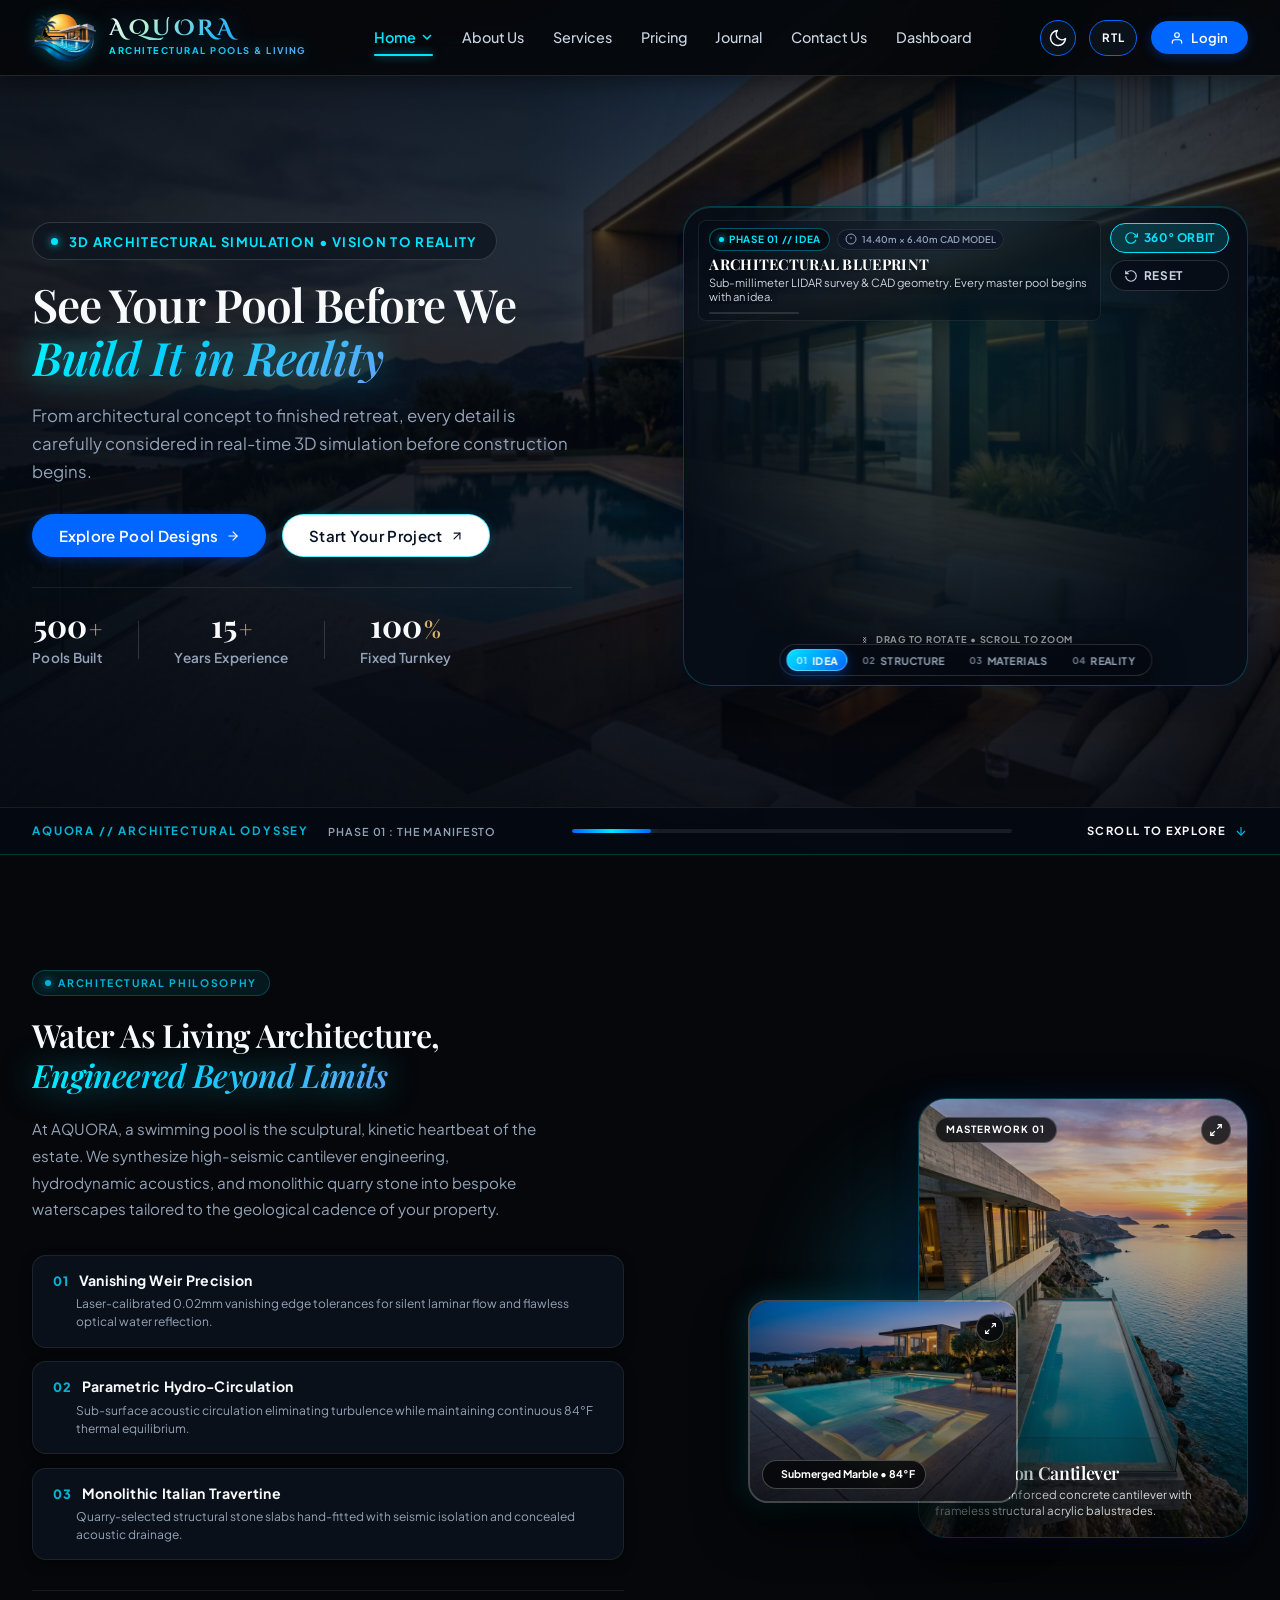
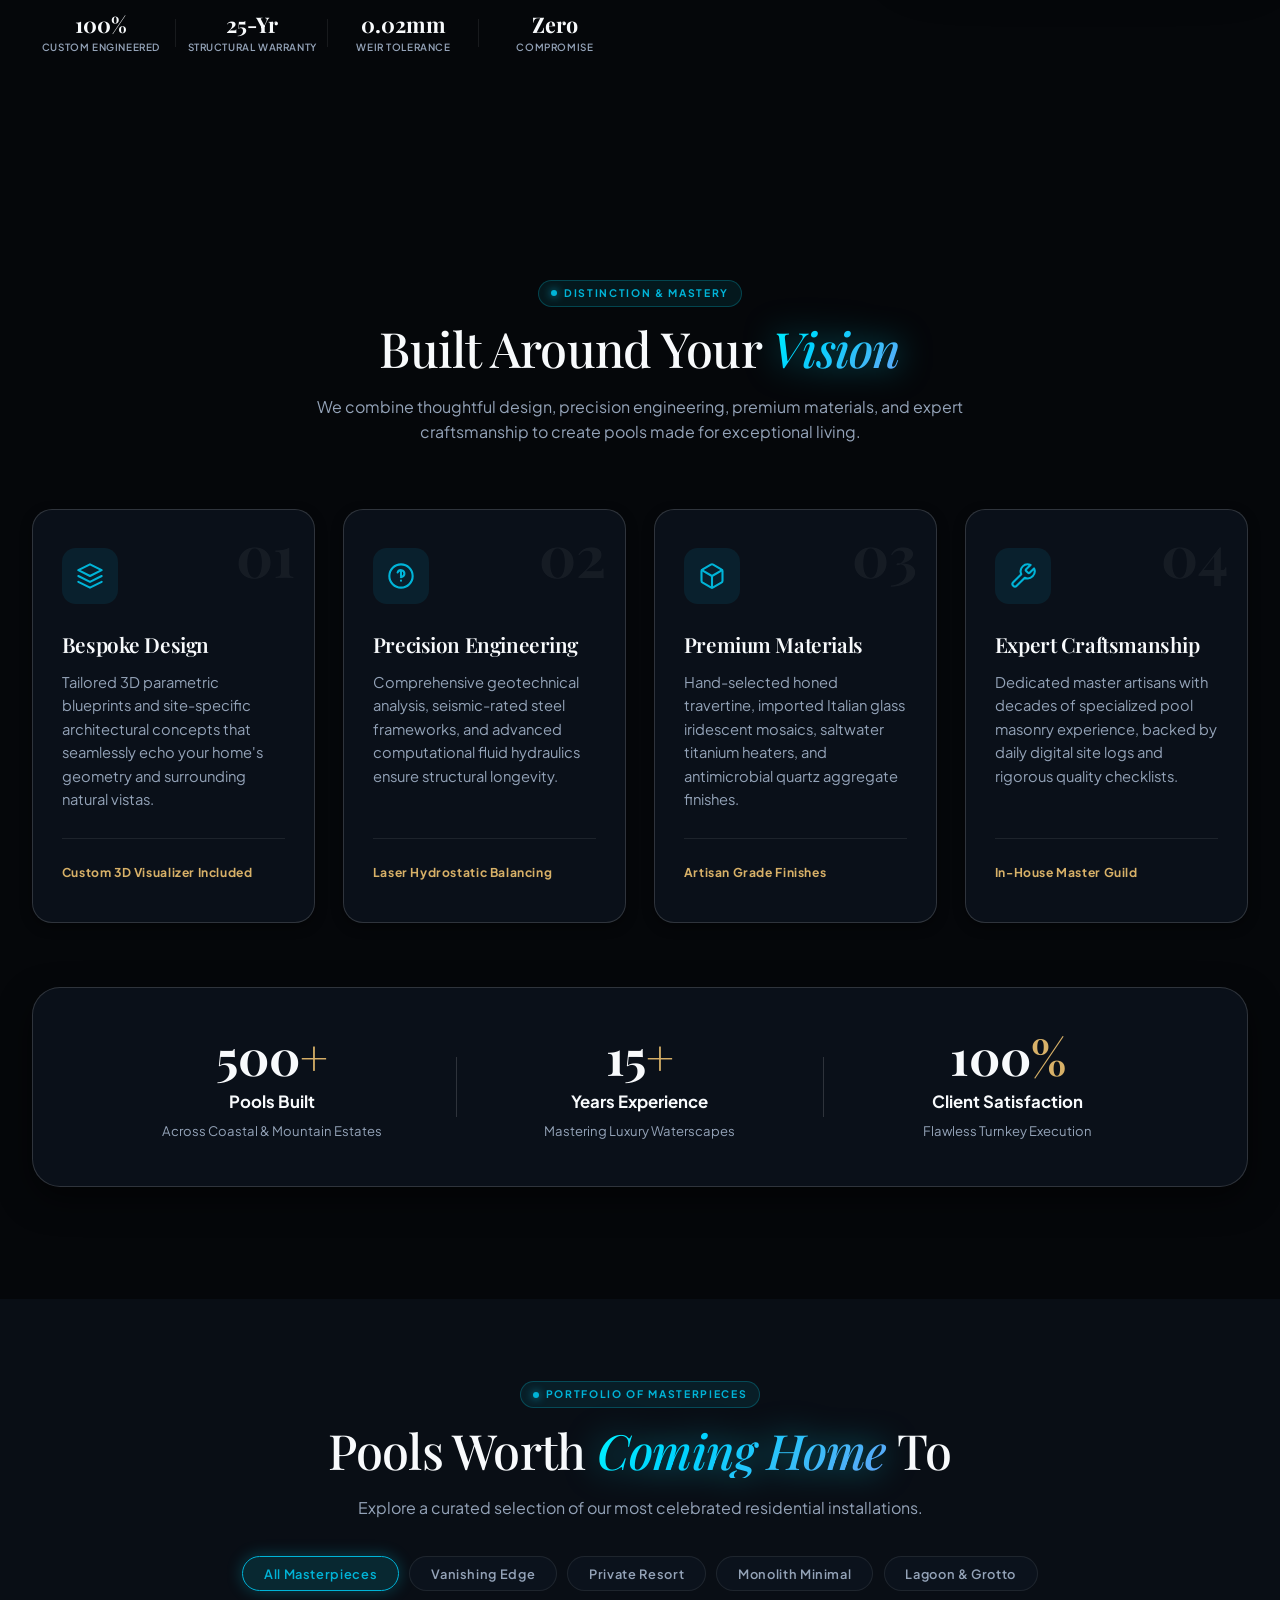
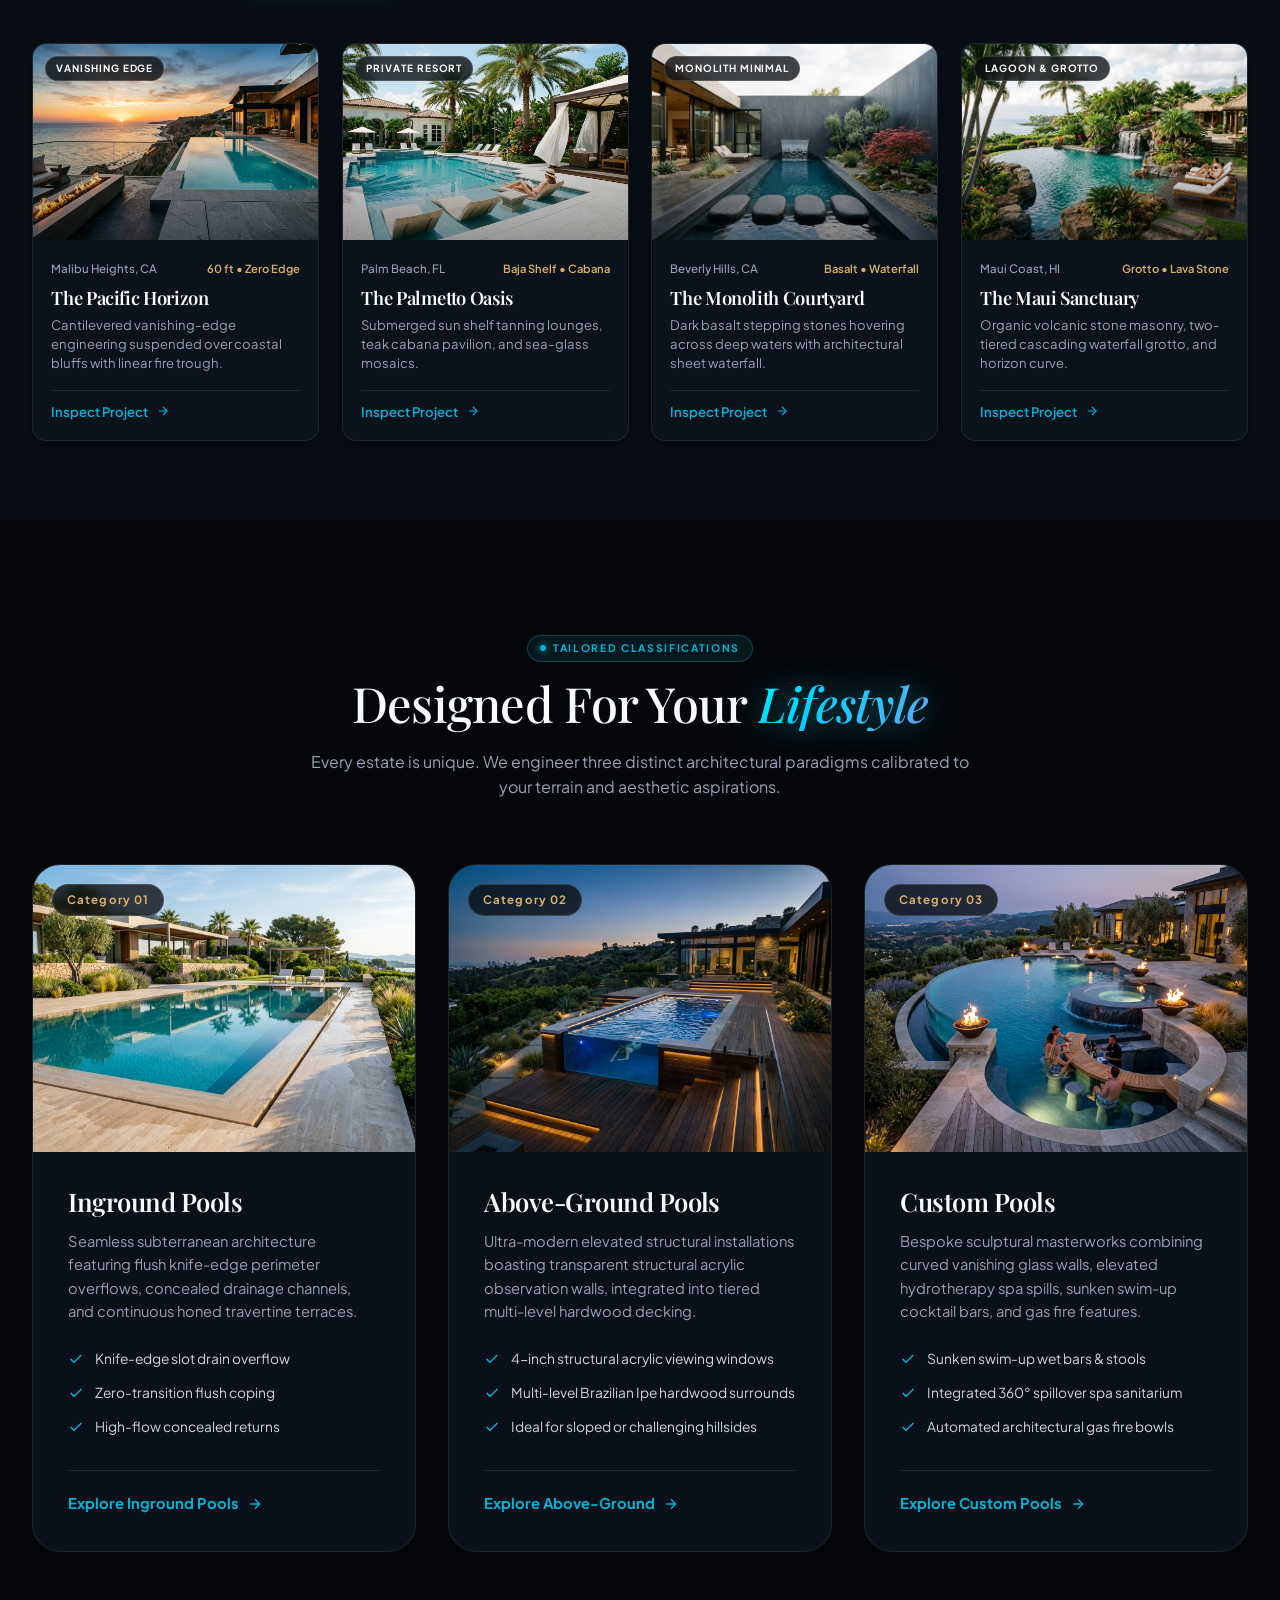
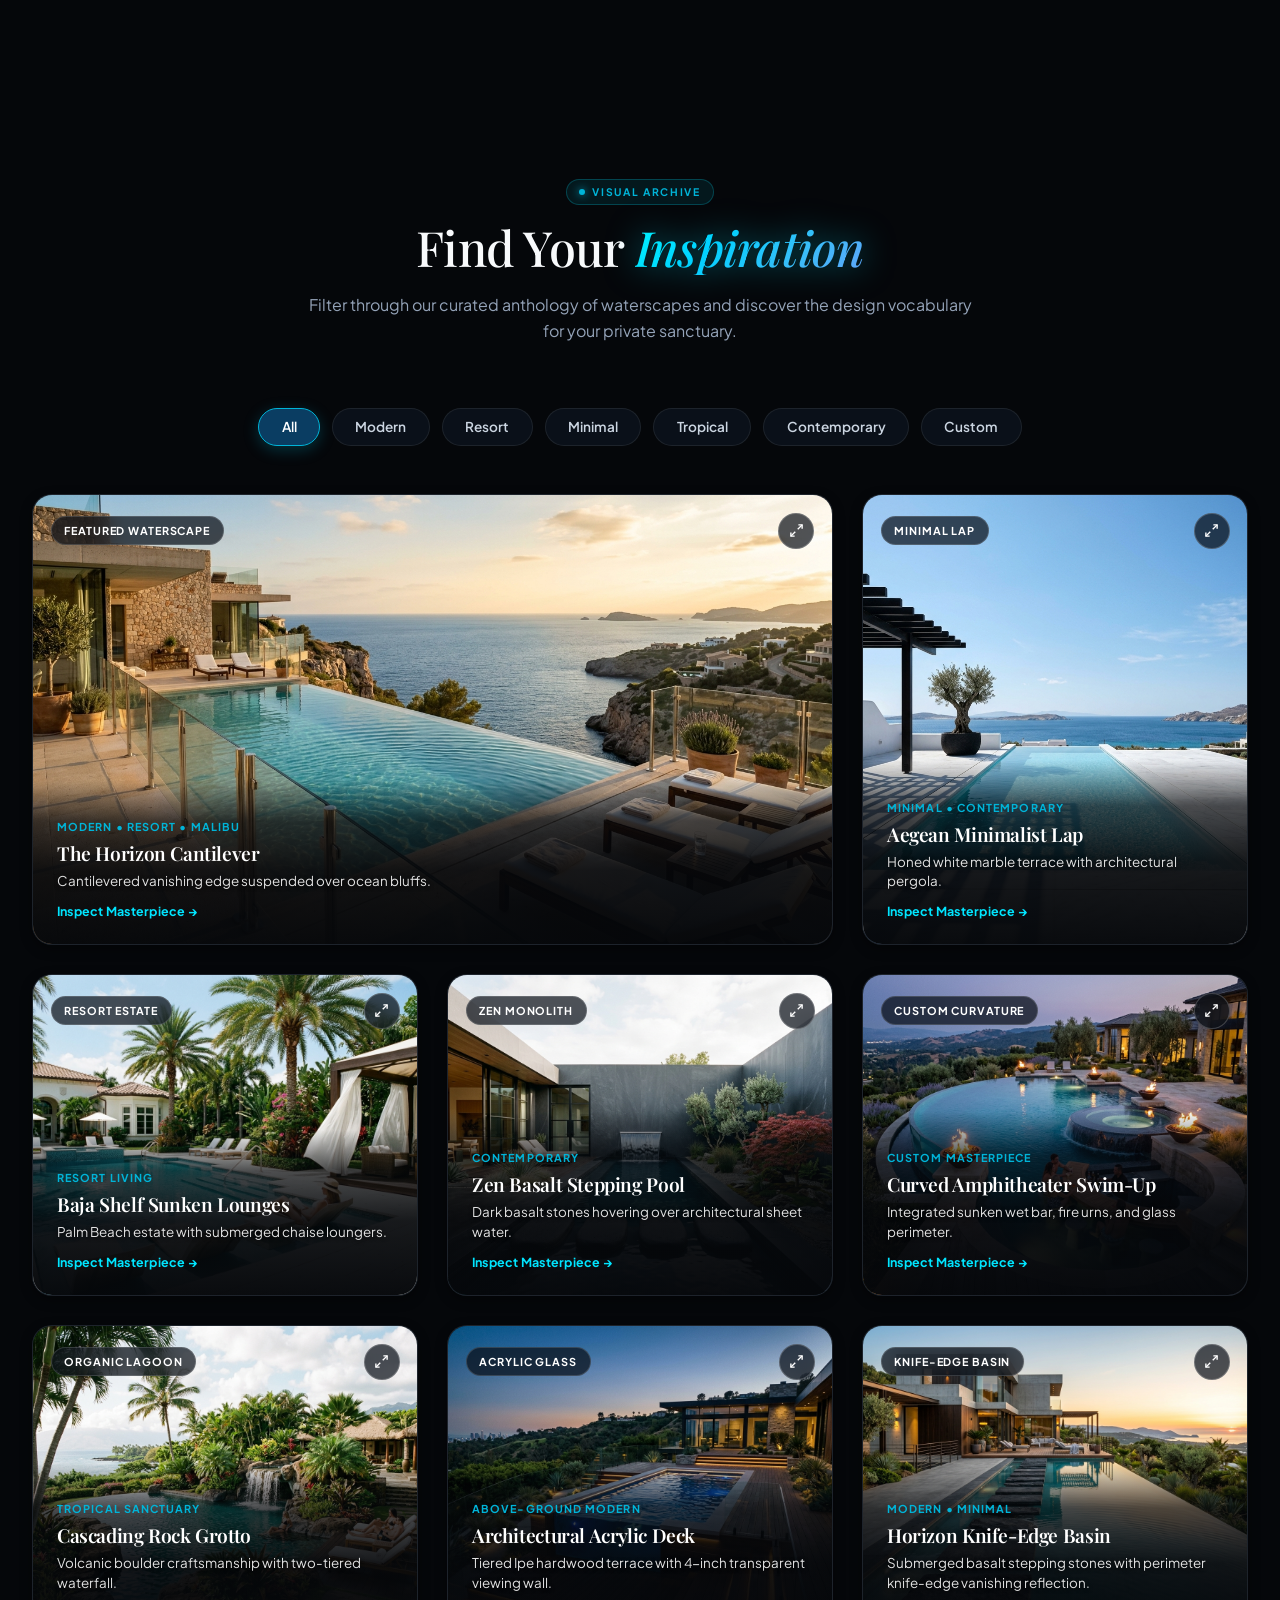
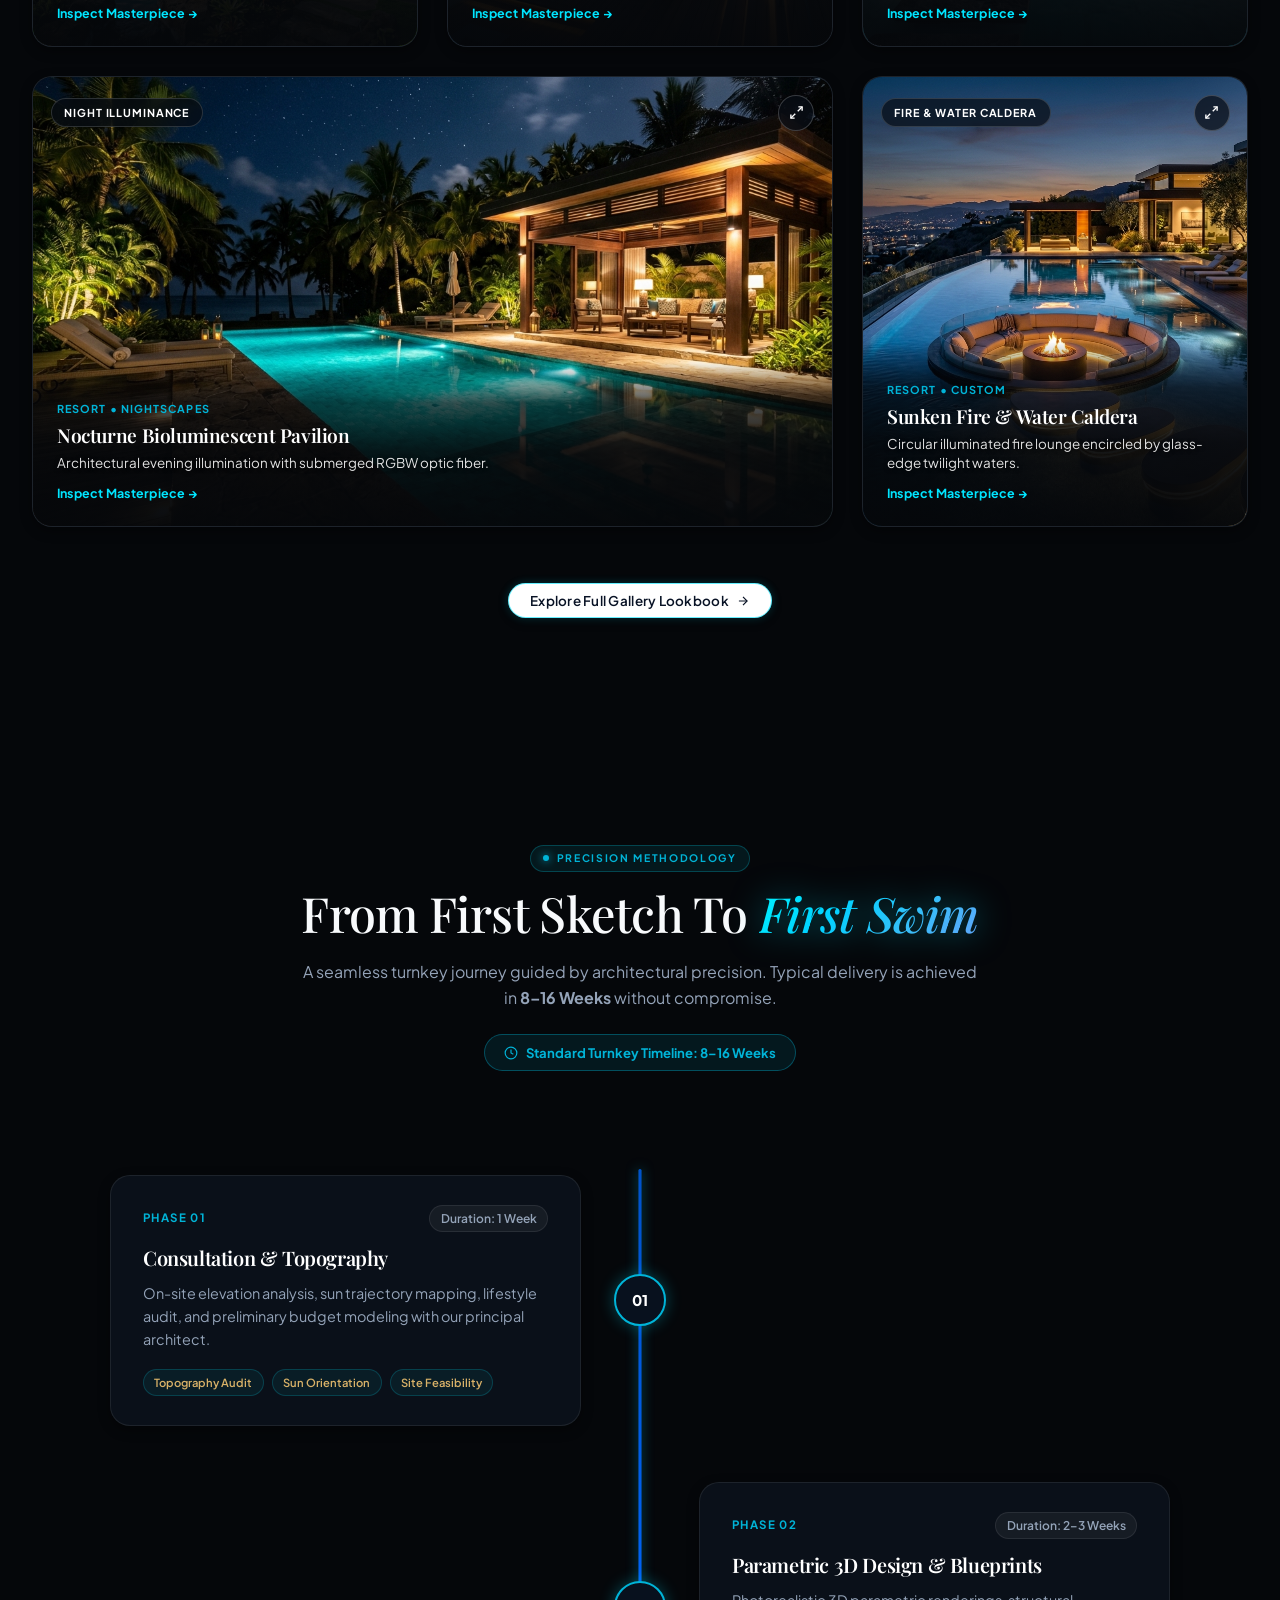
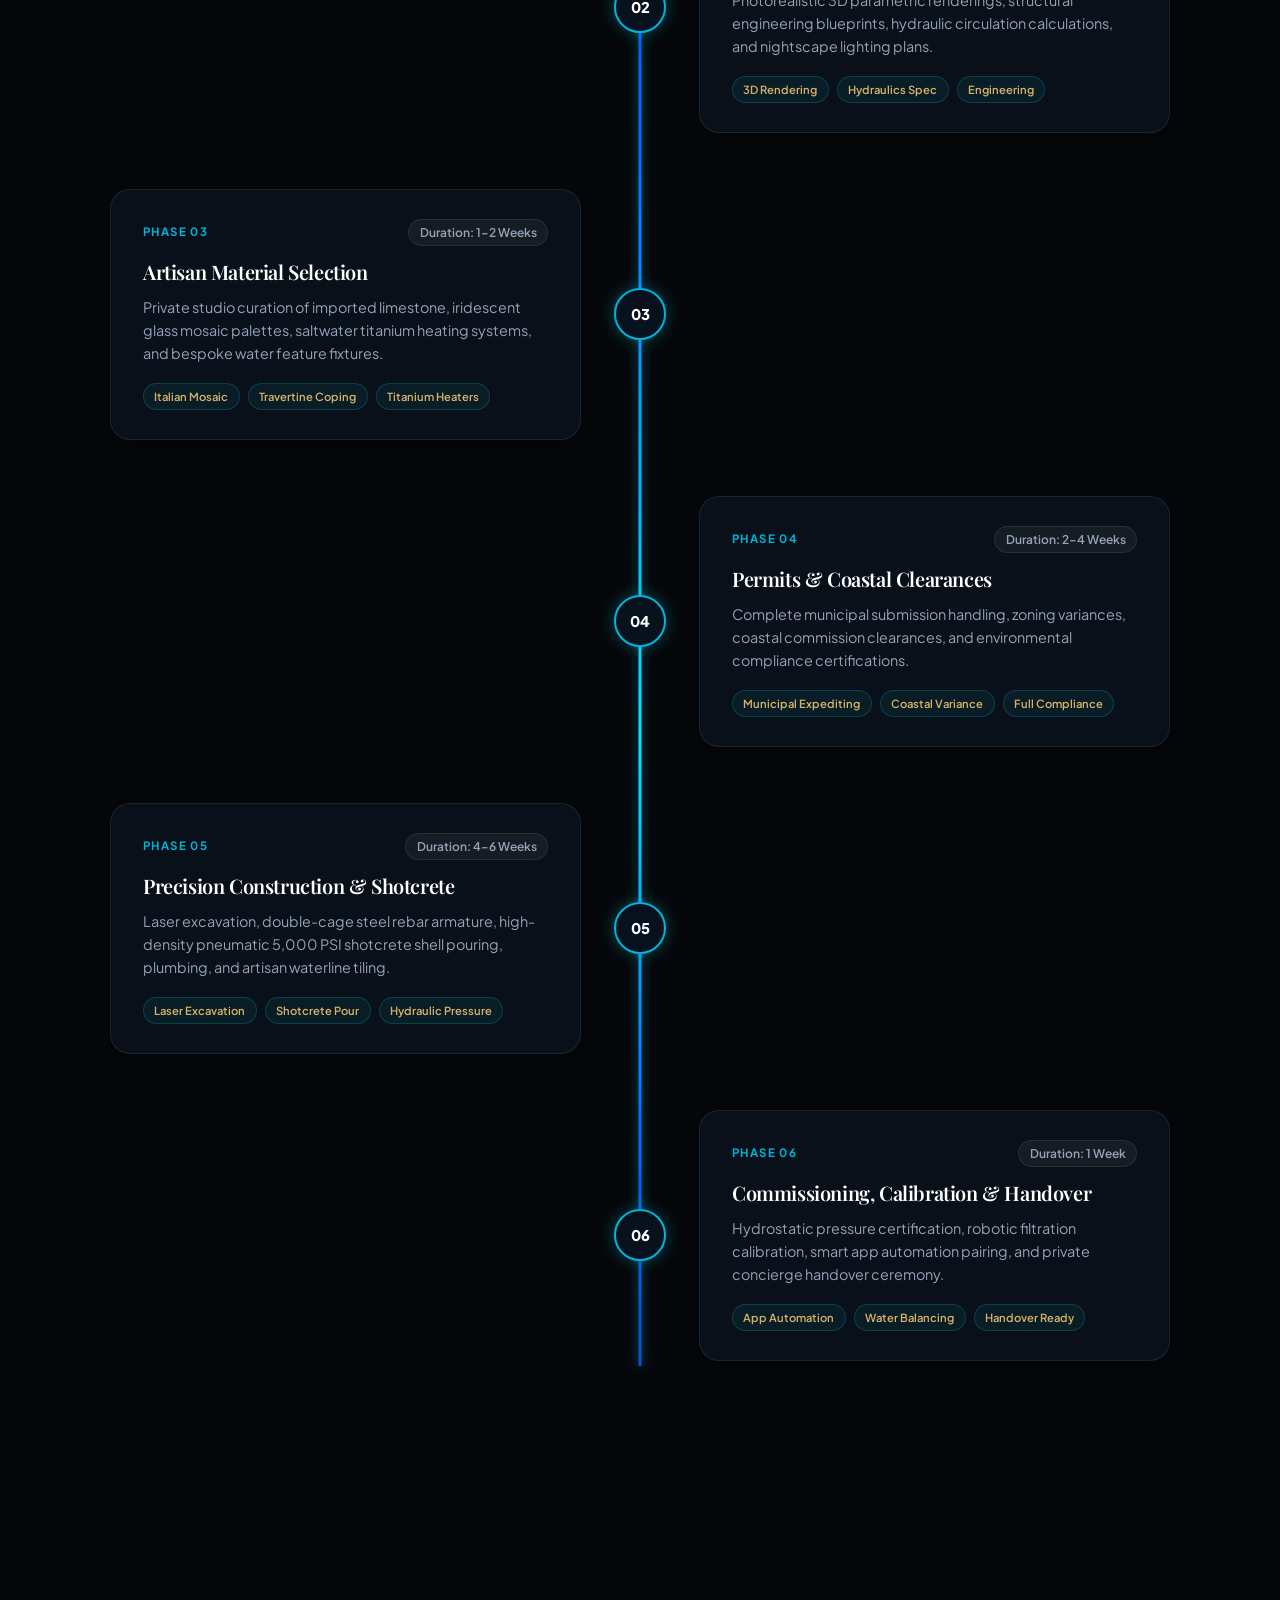
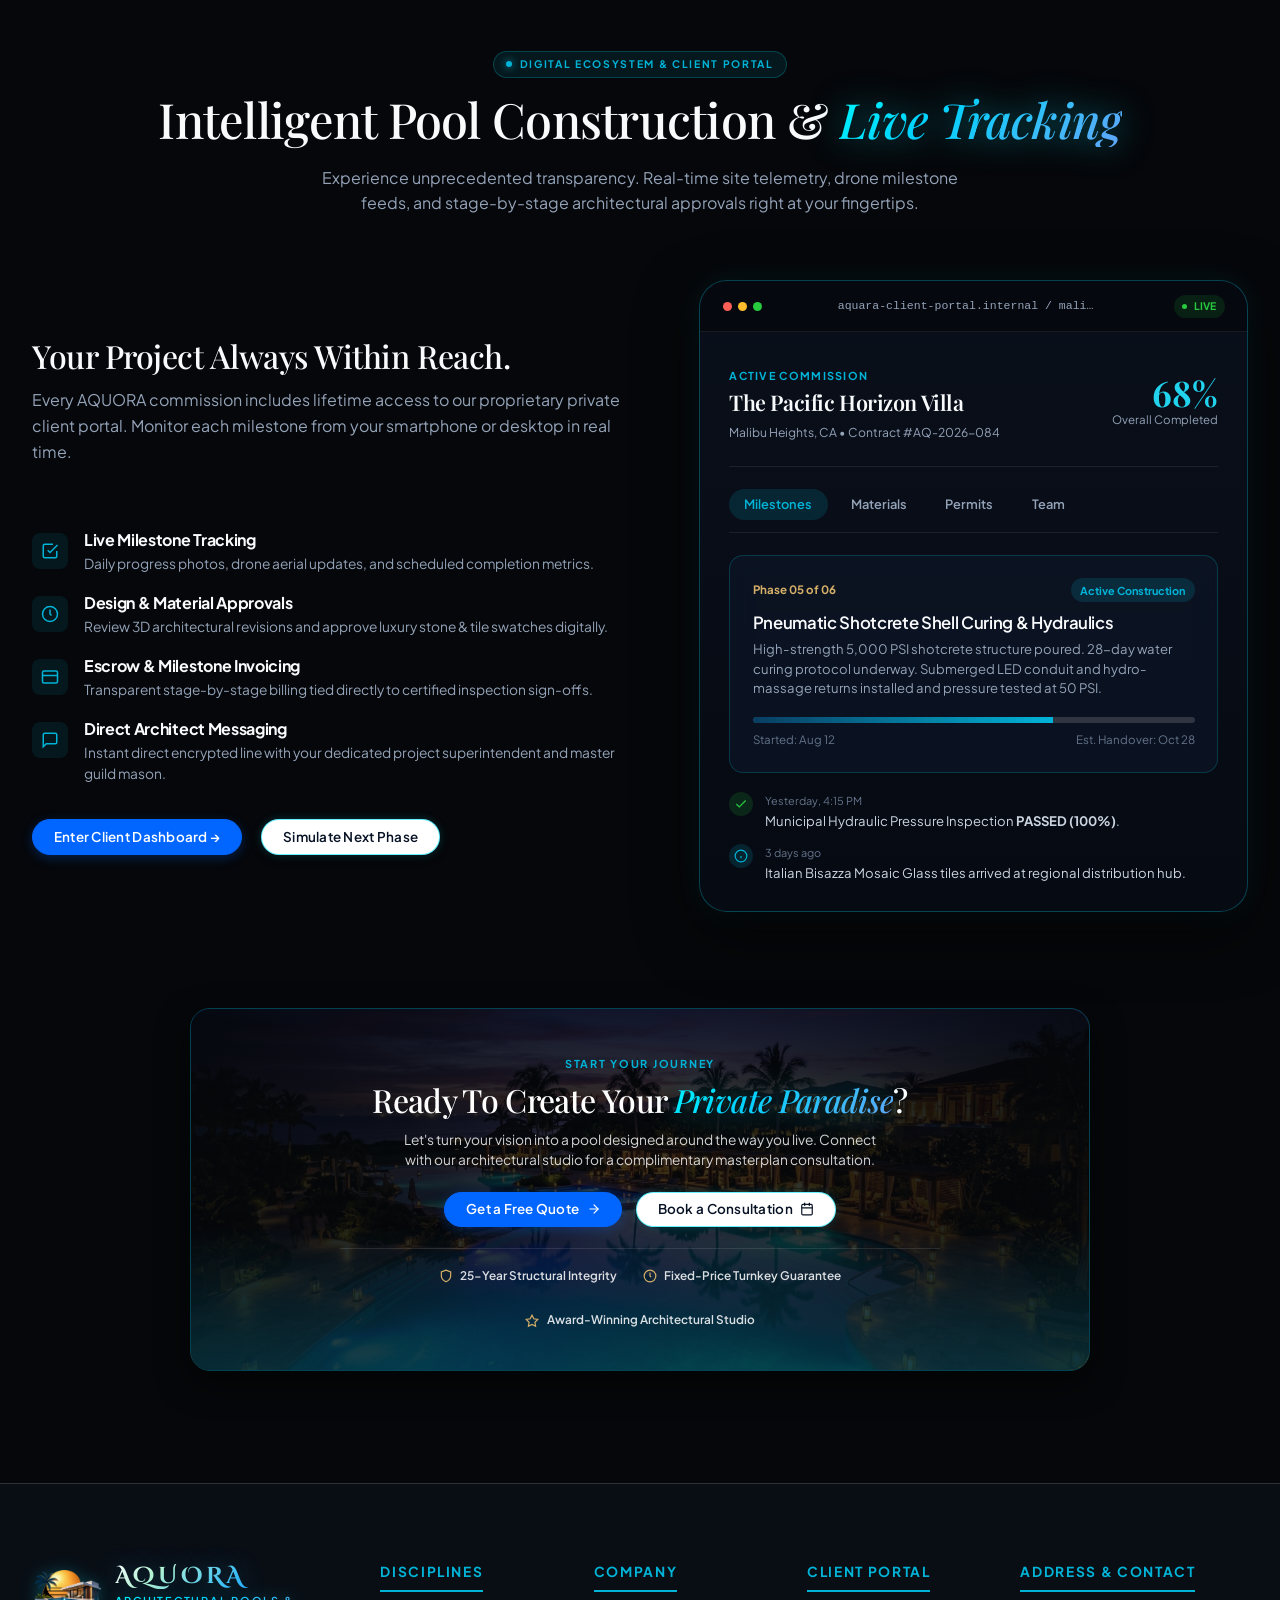
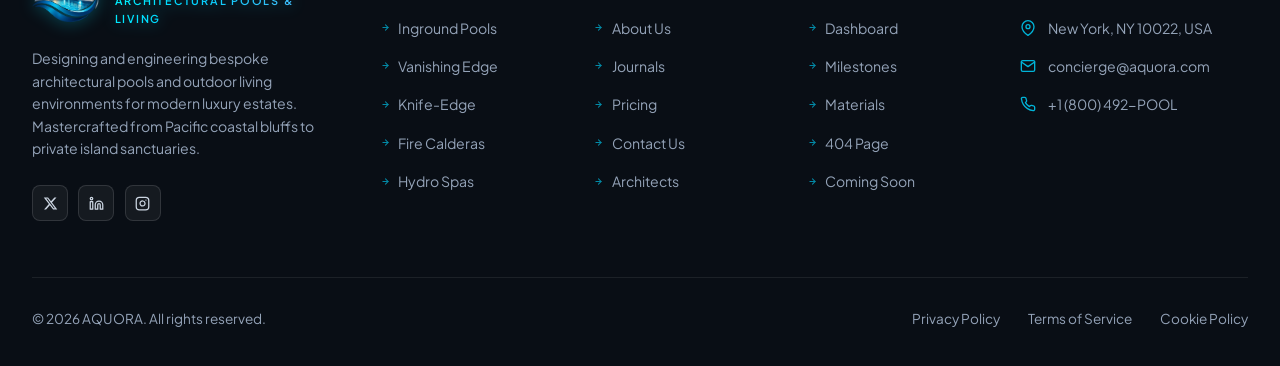
==== commit 38f67778: "Add files via upload" ====
--- a/index.html
+++ b/index.html
@@ -11,7 +11,7 @@
       var d = localStorage.getItem('aquara-dir') || localStorage.getItem('aura-rtl') || 'ltr';
       document.documentElement.setAttribute('dir', d);
     })();
-  </script>
+</script>
   <title>AQUORA | Architectural Pools &amp; Living</title>
   <link rel="icon" type="image/png" href="assets/aquora-logo.png">
   <link rel="apple-touch-icon" href="assets/aquora-logo.png">
@@ -1821,11 +1821,10 @@
             estates. Mastercrafted from Pacific coastal bluffs to private island sanctuaries.
           </p>
           <div class="footer-social-links" aria-label="Social Media">
-            <a href="#footer" class="social-link" aria-label="Twitter / X" title="Twitter / X">
-              <svg width="15" height="15" viewBox="0 0 24 24" fill="none" stroke="currentColor" stroke-width="2"
-                stroke-linecap="round" stroke-linejoin="round">
+            <a href="#footer" class="social-link" aria-label="X" title="X">
+              <svg width="15" height="15" viewBox="0 0 24 24" fill="currentColor">
                 <path
-                  d="M23 3a10.9 10.9 0 0 1-3.14 1.53 4.48 4.48 0 0 0-7.86 3v1A10.66 10.66 0 0 1 3 4s-4 9 5 13a11.64 11.64 0 0 1-7 2c9 5 20 0 20-11.5a4.5 4.5 0 0 0-.08-.83A7.72 7.72 0 0 0 23 3z">
+                  d="M18.244 2.25h3.308l-7.227 8.26 8.502 11.24H16.17l-5.214-6.817L4.99 21.75H1.68l7.73-8.835L1.254 2.25H8.08l4.713 6.231zm-1.161 17.52h1.833L7.084 4.126H5.117z">
                 </path>
               </svg>
             </a>
--- a/index.css
+++ b/index.css
@@ -33,17 +33,14 @@
   --color-primary-light: #0e5284;
   --color-primary-rgb: 10, 61, 98;
 
-
   --color-secondary: #00b4d8;
   --color-secondary-bright: #22d3ee;
   --color-secondary-glow: rgba(0, 180, 216, 0.4);
   --color-secondary-rgb: 0, 180, 216;
 
-
   --color-accent: #d8b168;
   --color-accent-light: #edd39e;
   --color-accent-glow: rgba(216, 177, 104, 0.35);
-
 
   --color-white: #ffffff;
   --color-black: #050505;
@@ -54,18 +51,15 @@
   --radius-xl: 28px;
   --radius-pill: 9999px;
 
-
   --font-serif: 'Playfair Display', Georgia, serif;
   --font-sans: 'Plus Jakarta Sans', -apple-system, BlinkMacSystemFont, "Segoe UI", Roboto, sans-serif;
-
 
   --transition-fast: 0.2s cubic-bezier(0.16, 1, 0.3, 1);
   --transition-base: 0.35s cubic-bezier(0.16, 1, 0.3, 1);
   --transition-slow: 0.6s cubic-bezier(0.16, 1, 0.3, 1);
 
-
   --max-width: 1360px;
-  --header-height: 84px;
+  --header-height: 76px;
 }
 
 [data-theme="dark"] {
@@ -287,6 +281,7 @@
 .hero-title em {
   background: linear-gradient(135deg, #00f5ff 0%, #00d2ff 35%, #38bdf8 70%, #60a5fa 100%) !important;
   -webkit-background-clip: text !important;
+  background-clip: text !important;
   -webkit-text-fill-color: transparent !important;
   color: #00e5ff !important;
   position: relative;
@@ -301,16 +296,7 @@
 .highlight-word::after,
 .section-title em::after,
 .hero-title em::after {
-  content: '';
-  position: absolute;
-  bottom: -2px;
-  left: 0;
-  width: 100%;
-  height: 2.5px;
-  background: linear-gradient(90deg, #00f5ff 0%, #0066ff 70%, transparent 100%) !important;
-  border-radius: 2px;
-  box-shadow: 0 0 10px rgba(0, 229, 255, 0.65);
-  opacity: 0.95;
+  display: none !important;
 }
 
 [data-theme="light"] .highlight-aqua,
@@ -320,6 +306,7 @@
 [data-theme="light"] .hero-title em {
   background: linear-gradient(135deg, #004ecc 0%, #0284c7 50%, #0099e6 100%) !important;
   -webkit-background-clip: text !important;
+  background-clip: text !important;
   -webkit-text-fill-color: transparent !important;
   color: #004ecc !important;
   text-shadow: none !important;
@@ -332,11 +319,7 @@
 [data-theme="light"] .highlight-word::after,
 [data-theme="light"] .section-title em::after,
 [data-theme="light"] .hero-title em::after {
-  background: linear-gradient(90deg, #004ecc 0%, #0284c7 60%, rgba(0, 153, 230, 0.4) 100%) !important;
-  height: 3px;
-  border-radius: 2px;
-  box-shadow: 0 1.5px 6px rgba(0, 78, 204, 0.28);
-  opacity: 1 !important;
+  display: none !important;
 }
 
 .btn {
@@ -560,9 +543,9 @@
 }
 
 .brand-logo-img {
-  height: 52px;
+  height: 48px;
   width: auto;
-  max-height: 52px;
+  max-height: 48px;
   object-fit: contain;
   display: block;
   border: none !important;
@@ -601,6 +584,7 @@
   line-height: 1.1;
   background: linear-gradient(135deg, #ffffff 0%, #bbf7d0 20%, #38bdf8 55%, #0066ff 100%);
   -webkit-background-clip: text;
+  background-clip: text;
   -webkit-text-fill-color: transparent;
   text-shadow: 0 0 22px rgba(56, 189, 248, 0.35);
   display: inline-block;
@@ -610,6 +594,7 @@
 [data-theme="light"] .brand-name {
   background: linear-gradient(135deg, #071829 0%, #034b8c 50%, #0066ff 100%);
   -webkit-background-clip: text;
+  background-clip: text;
   -webkit-text-fill-color: transparent;
   text-shadow: 0 2px 8px rgba(0, 102, 255, 0.15);
 }
@@ -626,6 +611,7 @@
   letter-spacing: 0.16em;
   background: linear-gradient(135deg, #00f5ff 0%, #00d2ff 35%, #38bdf8 70%, #60a5fa 100%) !important;
   -webkit-background-clip: text !important;
+  background-clip: text !important;
   -webkit-text-fill-color: transparent !important;
   color: #00e5ff !important;
   margin-top: 3px;
@@ -637,6 +623,7 @@
 [data-theme="light"] .brand-tagline {
   background: linear-gradient(135deg, #004ecc 0%, #0284c7 50%, #0099e6 100%) !important;
   -webkit-background-clip: text !important;
+  background-clip: text !important;
   -webkit-text-fill-color: transparent !important;
   color: #004ecc !important;
   filter: drop-shadow(0 1px 4px rgba(0, 78, 204, 0.2));
@@ -659,52 +646,85 @@
 }
 
 .nav-link {
-  font-size: 0.92rem;
+  font-size: 0.9rem;
   font-weight: 500;
   color: var(--text-sub);
-  padding: 0.5rem 0;
+  padding: 0.45rem 0;
   position: relative;
   display: inline-flex;
   align-items: center;
   gap: 0.35rem;
+  background: transparent !important;
+  border: none !important;
+  border-radius: 0 !important;
+  box-shadow: none !important;
+  text-decoration: none;
+  cursor: pointer;
   transition: color var(--transition-fast);
 }
 
 .nav-link::after {
   content: '';
   position: absolute;
-  bottom: 0;
+  bottom: 0px;
   left: 0;
-  width: 0%;
+  right: 0;
+  width: 100%;
   height: 2px;
-  background: var(--color-secondary);
-  border-radius: var(--radius-pill);
-  transition: width var(--transition-fast);
+  background: var(--color-secondary, #00e5ff);
+  border-radius: 2px;
+  transform: scaleX(0);
+  transition: transform var(--transition-fast);
 }
 
 .nav-link:hover {
-  color: var(--text-main);
+  color: #ffffff;
+  background: transparent !important;
 }
 
 .nav-link:hover::after {
-  width: 100%;
+  transform: scaleX(1);
 }
 
 .nav-link.active,
 .dropdown-toggle.active,
 .service-nav-active,
 .about-nav-active {
-  color: var(--color-secondary-bright, #00e5ff) !important;
-  font-weight: 600;
+  color: #00e5ff !important;
+  font-weight: 600 !important;
+  background: transparent !important;
+  background-color: transparent !important;
+  border: none !important;
+  border-radius: 0 !important;
+  box-shadow: none !important;
+  text-shadow: none !important;
 }
 
 .nav-link.active::after,
 .dropdown-toggle.active::after,
 .service-nav-active::after,
 .about-nav-active::after {
+  content: '' !important;
+  display: block !important;
+  position: absolute !important;
+  bottom: 0px !important;
+  left: 0 !important;
+  right: 0 !important;
   width: 100% !important;
-  background: linear-gradient(90deg, var(--color-secondary, #00b4d8), #00e5ff) !important;
-  box-shadow: 0 0 10px rgba(0, 229, 255, 0.7);
+  height: 2px !important;
+  transform: scaleX(1) !important;
+  background: #00e5ff !important;
+  box-shadow: 0 0 8px rgba(0, 229, 255, 0.7) !important;
+  border-radius: 2px !important;
+}
+
+[data-theme="light"] .nav-link {
+  color: #475569;
+}
+
+[data-theme="light"] .nav-link:hover {
+  color: #0066ff;
+  background: transparent !important;
 }
 
 [data-theme="light"] .nav-link.active,
@@ -712,14 +732,20 @@
 [data-theme="light"] .service-nav-active,
 [data-theme="light"] .about-nav-active {
   color: #0066ff !important;
+  background: transparent !important;
+  background-color: transparent !important;
+  border: none !important;
+  border-radius: 0 !important;
+  box-shadow: none !important;
+  text-shadow: none !important;
 }
 
 [data-theme="light"] .nav-link.active::after,
 [data-theme="light"] .dropdown-toggle.active::after,
 [data-theme="light"] .service-nav-active::after,
 [data-theme="light"] .about-nav-active::after {
-  background: linear-gradient(90deg, #0066ff, #00b4d8) !important;
-  box-shadow: 0 0 8px rgba(0, 102, 255, 0.35);
+  background: #0066ff !important;
+  box-shadow: 0 1px 4px rgba(0, 102, 255, 0.4) !important;
 }
 
 .has-dropdown {
@@ -729,17 +755,19 @@
 }
 
 .dropdown-toggle {
-  background: none;
-  border: none;
+  background: transparent !important;
+  border: none !important;
+  border-radius: 0 !important;
+  box-shadow: none !important;
   cursor: pointer;
   font-family: inherit;
-  font-size: 0.92rem;
+  font-size: 0.9rem;
   font-weight: 500;
   color: var(--text-sub);
   display: inline-flex;
   align-items: center;
   gap: 0.35rem;
-  padding: 0.5rem 0;
+  padding: 0.45rem 0;
   line-height: inherit;
   position: relative;
   transition: color var(--transition-fast);
@@ -748,23 +776,25 @@
 .dropdown-toggle::after {
   content: '';
   position: absolute;
-  bottom: 0;
+  bottom: 0px;
   left: 0;
-  width: 0%;
+  right: 0;
+  width: 100%;
   height: 2px;
-  background: var(--color-secondary);
-  border-radius: var(--radius-pill);
-  transition: width var(--transition-fast);
+  background: var(--color-secondary, #00e5ff);
+  border-radius: 2px;
+  transform: scaleX(0);
+  transition: transform var(--transition-fast);
 }
 
 .has-dropdown:hover .dropdown-toggle,
 .has-dropdown.open .dropdown-toggle {
-  color: var(--text-main);
+  color: #ffffff;
 }
 
 .has-dropdown:hover .dropdown-toggle::after,
 .has-dropdown.open .dropdown-toggle::after {
-  width: 100%;
+  transform: scaleX(1);
 }
 
 .dropdown-chevron {
@@ -772,10 +802,20 @@
   flex-shrink: 0;
 }
 
+.nav-link.active .dropdown-chevron,
+.dropdown-toggle.active .dropdown-chevron {
+  stroke: #00e5ff;
+}
+
+[data-theme="light"] .nav-link.active .dropdown-chevron,
+[data-theme="light"] .dropdown-toggle.active .dropdown-chevron {
+  stroke: #0066ff;
+}
+
 .has-dropdown:hover .dropdown-chevron,
 .has-dropdown.open .dropdown-chevron {
   transform: rotate(180deg);
-  stroke: var(--color-secondary);
+  stroke: var(--color-secondary, #00e5ff);
 }
 
 .dropdown-menu {
@@ -1556,15 +1596,14 @@
 [data-theme="light"] .highlight-aqua {
   background: linear-gradient(135deg, #004ecc 0%, #0284c7 50%, #0099e6 100%) !important;
   -webkit-background-clip: text !important;
+  background-clip: text !important;
   -webkit-text-fill-color: transparent !important;
   color: #004ecc !important;
   filter: drop-shadow(0 2px 8px rgba(0, 78, 204, 0.22));
 }
 
 [data-theme="light"] .highlight-aqua::after {
-  background: linear-gradient(90deg, #004ecc 0%, #0284c7 60%, rgba(0, 153, 230, 0.4) 100%) !important;
-  box-shadow: 0 1.5px 6px rgba(0, 78, 204, 0.28);
-  opacity: 1 !important;
+  display: none !important;
 }
 
 [data-theme="light"] .hero-description {
@@ -1792,6 +1831,7 @@
   text-shadow: 0 1px 6px rgba(0, 0, 0, 0.8);
   display: -webkit-box;
   -webkit-line-clamp: 2;
+  line-clamp: 2;
   -webkit-box-orient: vertical;
   overflow: hidden;
 }
@@ -2235,12 +2275,16 @@
   align-items: center;
 }
 
+.manifesto-content .section-eyebrow {
+  margin-bottom: 1.15rem;
+}
+
 .manifesto-title {
   font-family: var(--font-serif);
-  font-size: clamp(1.7rem, 2.4vw, 2.3rem);
-  line-height: 1.18;
+  font-size: clamp(1.75rem, 2.5vw, 2.35rem);
+  line-height: 1.25;
   color: var(--text-main);
-  margin-bottom: 0.85rem;
+  margin-bottom: 1.35rem;
   font-weight: 600;
   transition: color var(--transition-base);
 }
@@ -2254,26 +2298,26 @@
 }
 
 .manifesto-narrative {
-  font-size: 0.85rem;
-  line-height: 1.65;
+  font-size: 0.95rem;
+  line-height: 1.75;
   color: var(--text-muted);
-  max-width: 500px;
-  margin-bottom: 1.35rem;
+  max-width: 520px;
+  margin-bottom: 2rem;
   transition: color var(--transition-base);
 }
 
 .manifesto-spec-list {
   display: flex;
   flex-direction: column;
-  gap: 0.65rem;
-  margin-bottom: 1.45rem;
+  gap: 0.85rem;
+  margin-bottom: 1.85rem;
 }
 
 .manifesto-spec-card {
   background: var(--bg-card);
   border: 1px solid var(--border-subtle);
   border-radius: var(--radius-md);
-  padding: 0.8rem 1.1rem;
+  padding: 0.95rem 1.25rem;
   box-shadow: var(--shadow-sm);
   transition: all var(--transition-fast);
 }
@@ -2324,7 +2368,7 @@
   grid-template-columns: repeat(4, 1fr);
   align-items: center;
   gap: 0.85rem;
-  padding-top: 1.15rem;
+  padding-top: 1.35rem;
   border-top: 1px solid var(--border-subtle);
   margin-bottom: 0;
   transition: border-color var(--transition-base);
@@ -4344,6 +4388,7 @@
   letter-spacing: 0.16em;
   background: linear-gradient(135deg, #ffffff 0%, #bbf7d0 20%, #38bdf8 55%, #0066ff 100%);
   -webkit-background-clip: text;
+  background-clip: text;
   -webkit-text-fill-color: transparent;
   text-shadow: 0 0 22px rgba(56, 189, 248, 0.35);
   display: inline-block;
@@ -4353,6 +4398,7 @@
 [data-theme="light"] .brand-logo.footer-logo .brand-name {
   background: linear-gradient(135deg, #071829 0%, #034b8c 50%, #0066ff 100%);
   -webkit-background-clip: text;
+  background-clip: text;
   -webkit-text-fill-color: transparent;
   text-shadow: 0 2px 8px rgba(0, 102, 255, 0.15);
 }
@@ -4669,7 +4715,6 @@
     margin-bottom: 2.75rem;
   }
 
-
   .footer-brand-col {
     display: flex;
     flex-direction: column;
@@ -4773,7 +4818,6 @@
   .footer-links a:hover::before {
     transform: translateX(2px);
   }
-
 
   .footer-col.footer-contact-col {
     display: flex;
@@ -4828,7 +4872,6 @@
     margin: 0 auto;
   }
 
-
   .footer-bottom {
     display: flex;
     flex-direction: column;
@@ -4963,9 +5006,11 @@
   transition: opacity var(--transition-base), visibility var(--transition-base);
 }
 
-.modal-overlay.open {
+.modal-overlay.open,
+.modal-overlay.modal-active {
   opacity: 1;
   visibility: visible;
+  pointer-events: auto;
 }
 
 .modal-dialog {
@@ -4987,7 +5032,8 @@
   max-width: 480px;
 }
 
-.modal-overlay.open .modal-dialog {
+.modal-overlay.open .modal-dialog,
+.modal-overlay.modal-active .modal-dialog {
   transform: scale(1) translateY(0);
 }
 
@@ -5636,6 +5682,22 @@
     gap: 2.8rem;
   }
 
+  .manifesto-title {
+    margin-bottom: 1.15rem;
+  }
+
+  .manifesto-narrative {
+    margin-bottom: 1.65rem;
+    font-size: 0.92rem;
+    line-height: 1.7;
+    max-width: 100%;
+  }
+
+  .manifesto-spec-list {
+    gap: 0.75rem;
+    margin-bottom: 1.65rem;
+  }
+
   .manifesto-composition-wrap {
     min-height: 380px;
     max-width: 450px;
@@ -5779,6 +5841,7 @@
     font-size: 0.65rem;
     max-width: 220px;
     -webkit-line-clamp: 1;
+    line-clamp: 1;
   }
 
   .pool-3d-controls {
@@ -5823,6 +5886,26 @@
     justify-content: center;
   }
 
+  .manifesto-title {
+    margin-bottom: 1rem;
+    line-height: 1.22;
+  }
+
+  .manifesto-narrative {
+    margin-bottom: 1.45rem;
+    font-size: 0.88rem;
+    line-height: 1.65;
+  }
+
+  .manifesto-spec-list {
+    gap: 0.65rem;
+    margin-bottom: 1.45rem;
+  }
+
+  .manifesto-spec-card {
+    padding: 0.85rem 1rem;
+  }
+
   .manifesto-composition-wrap {
     min-height: 290px;
     max-width: 320px;
@@ -5841,7 +5924,6 @@
   .gallery-grid {
     grid-template-columns: 1fr;
   }
-
 
   .dashboard-device-card {
     border-radius: var(--radius-lg, 16px);
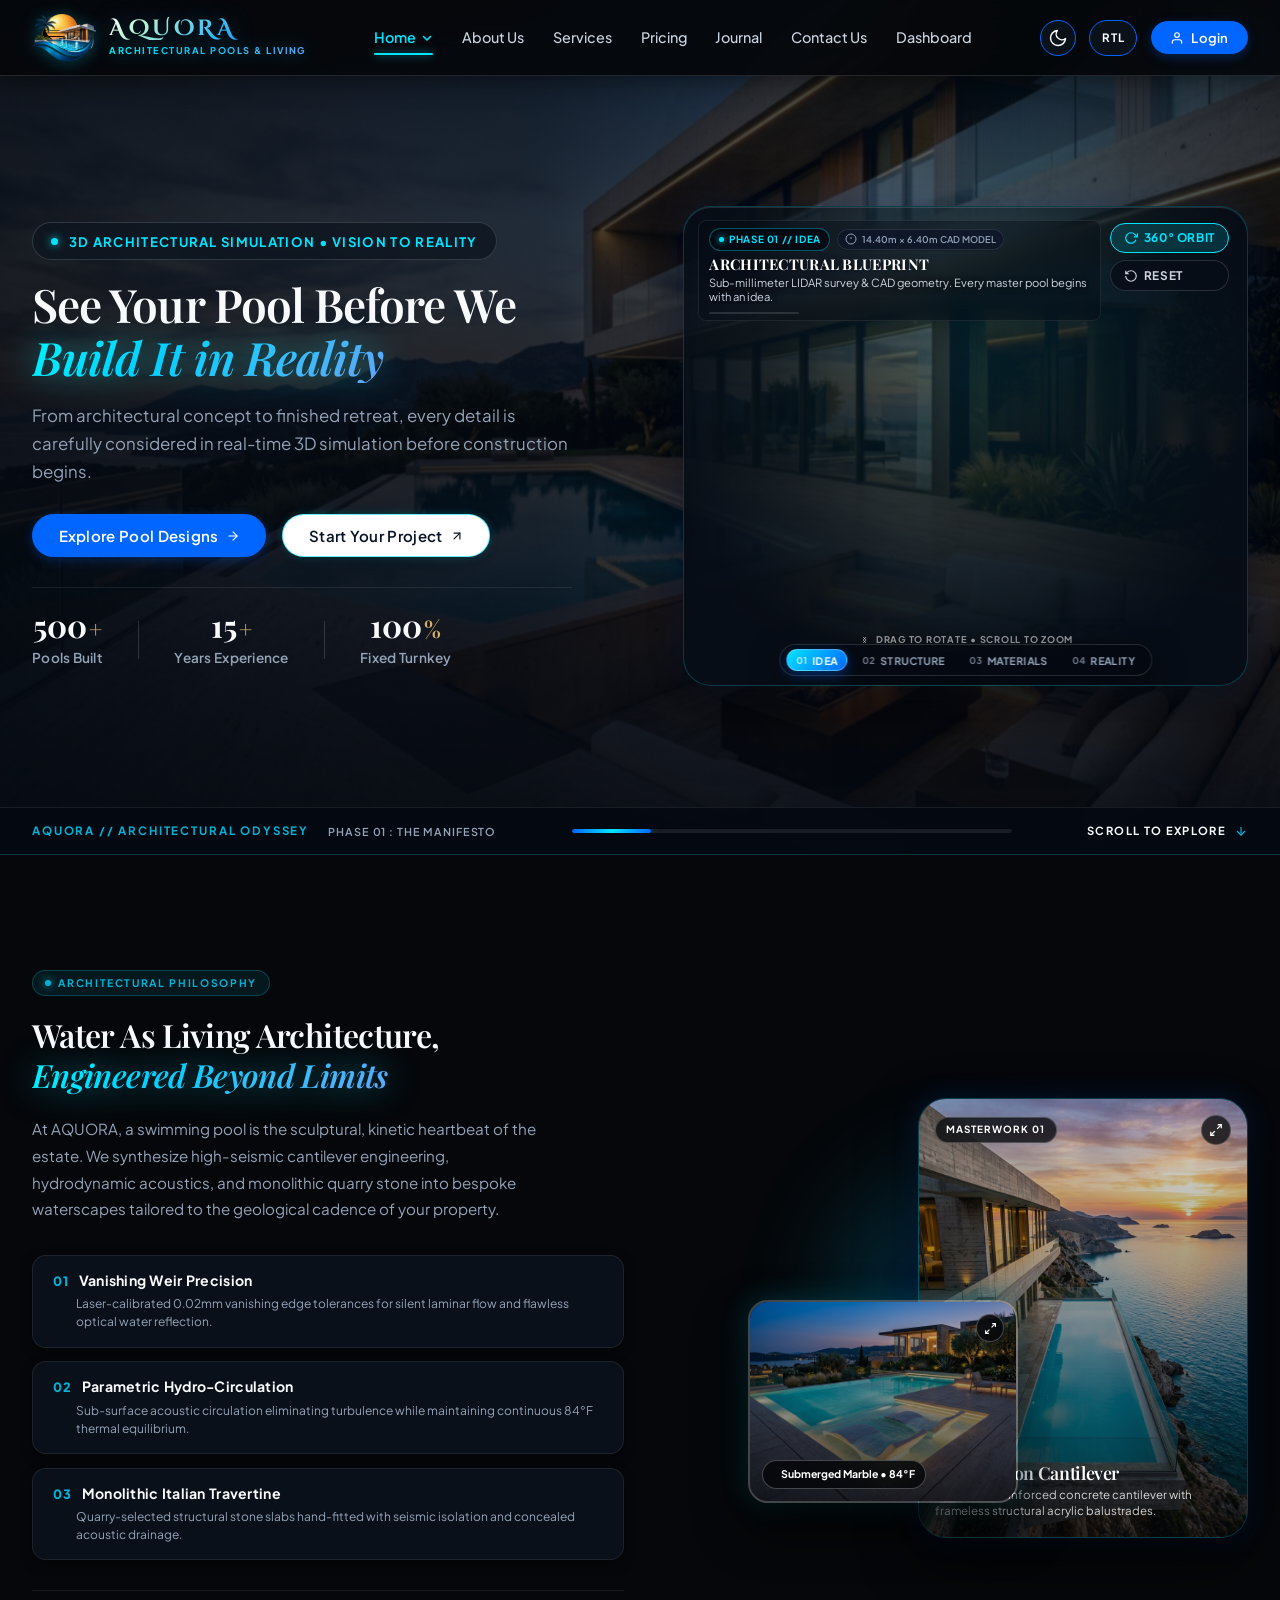
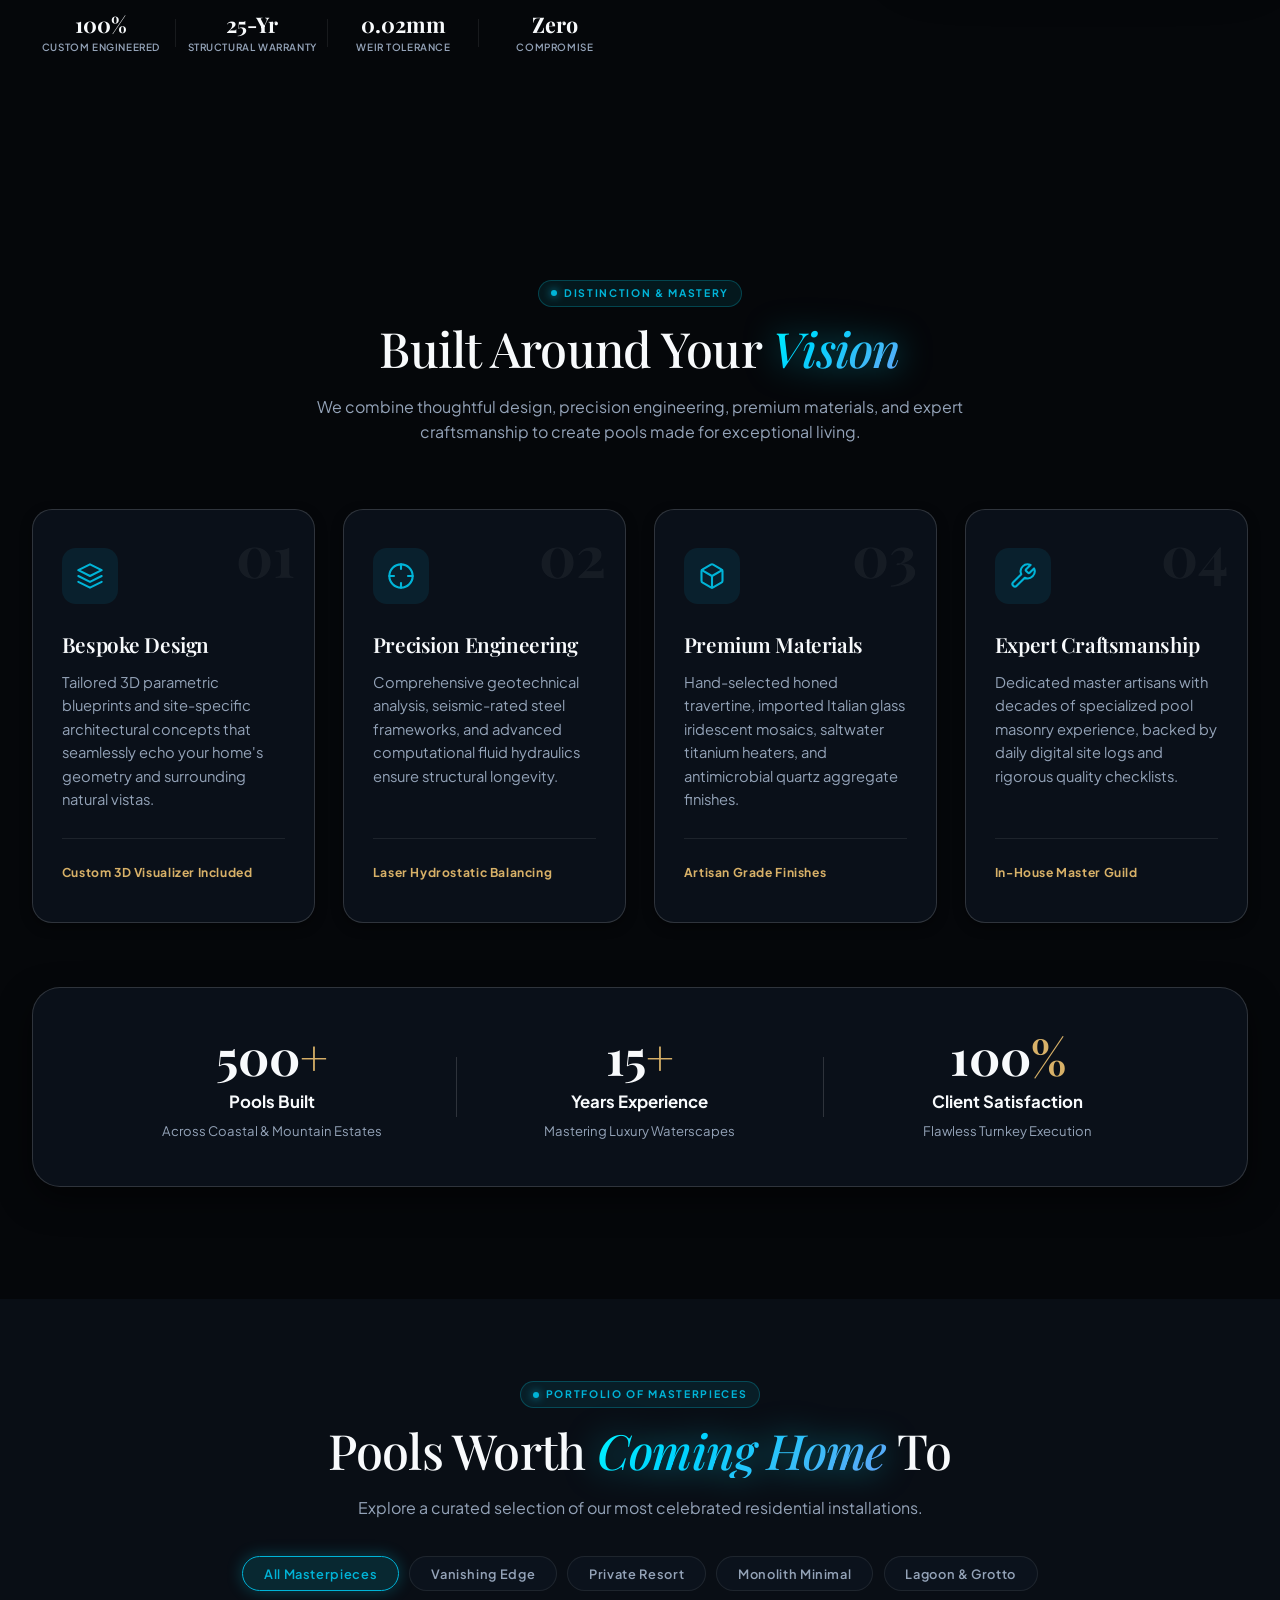
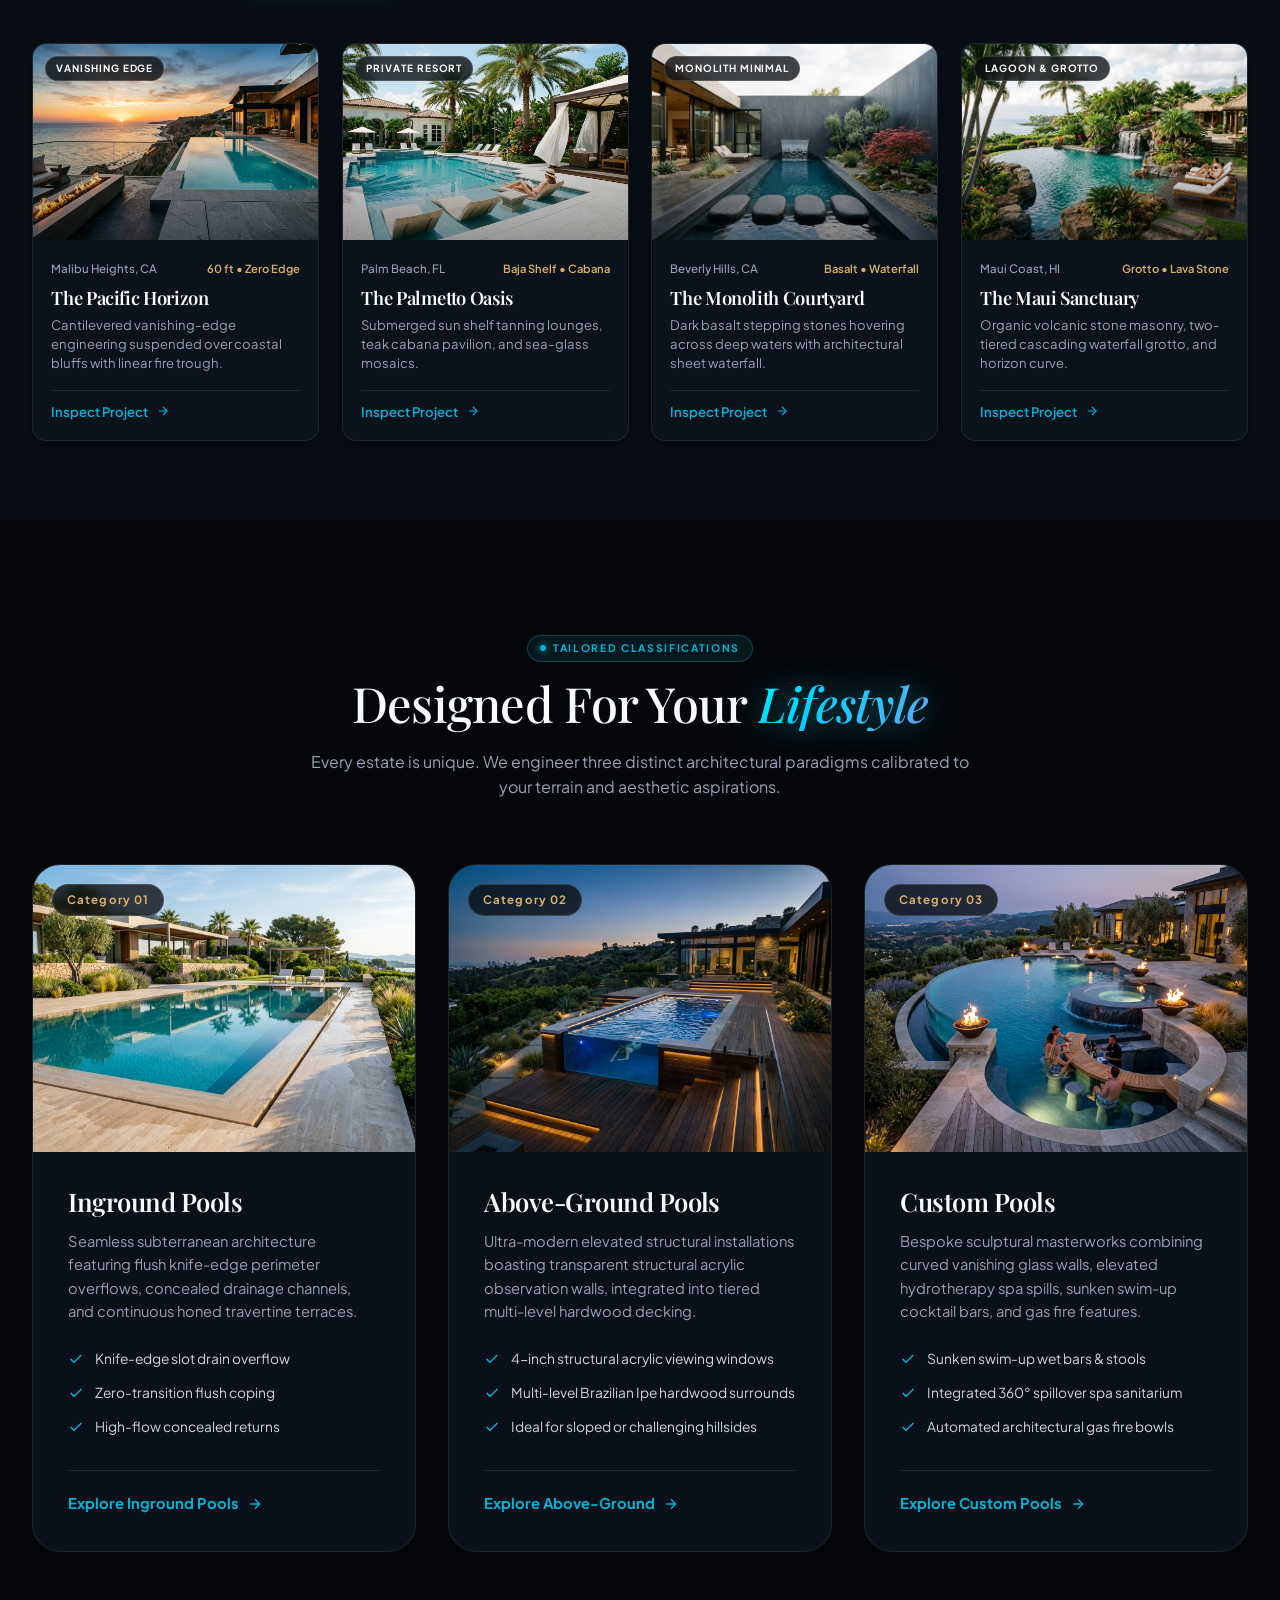
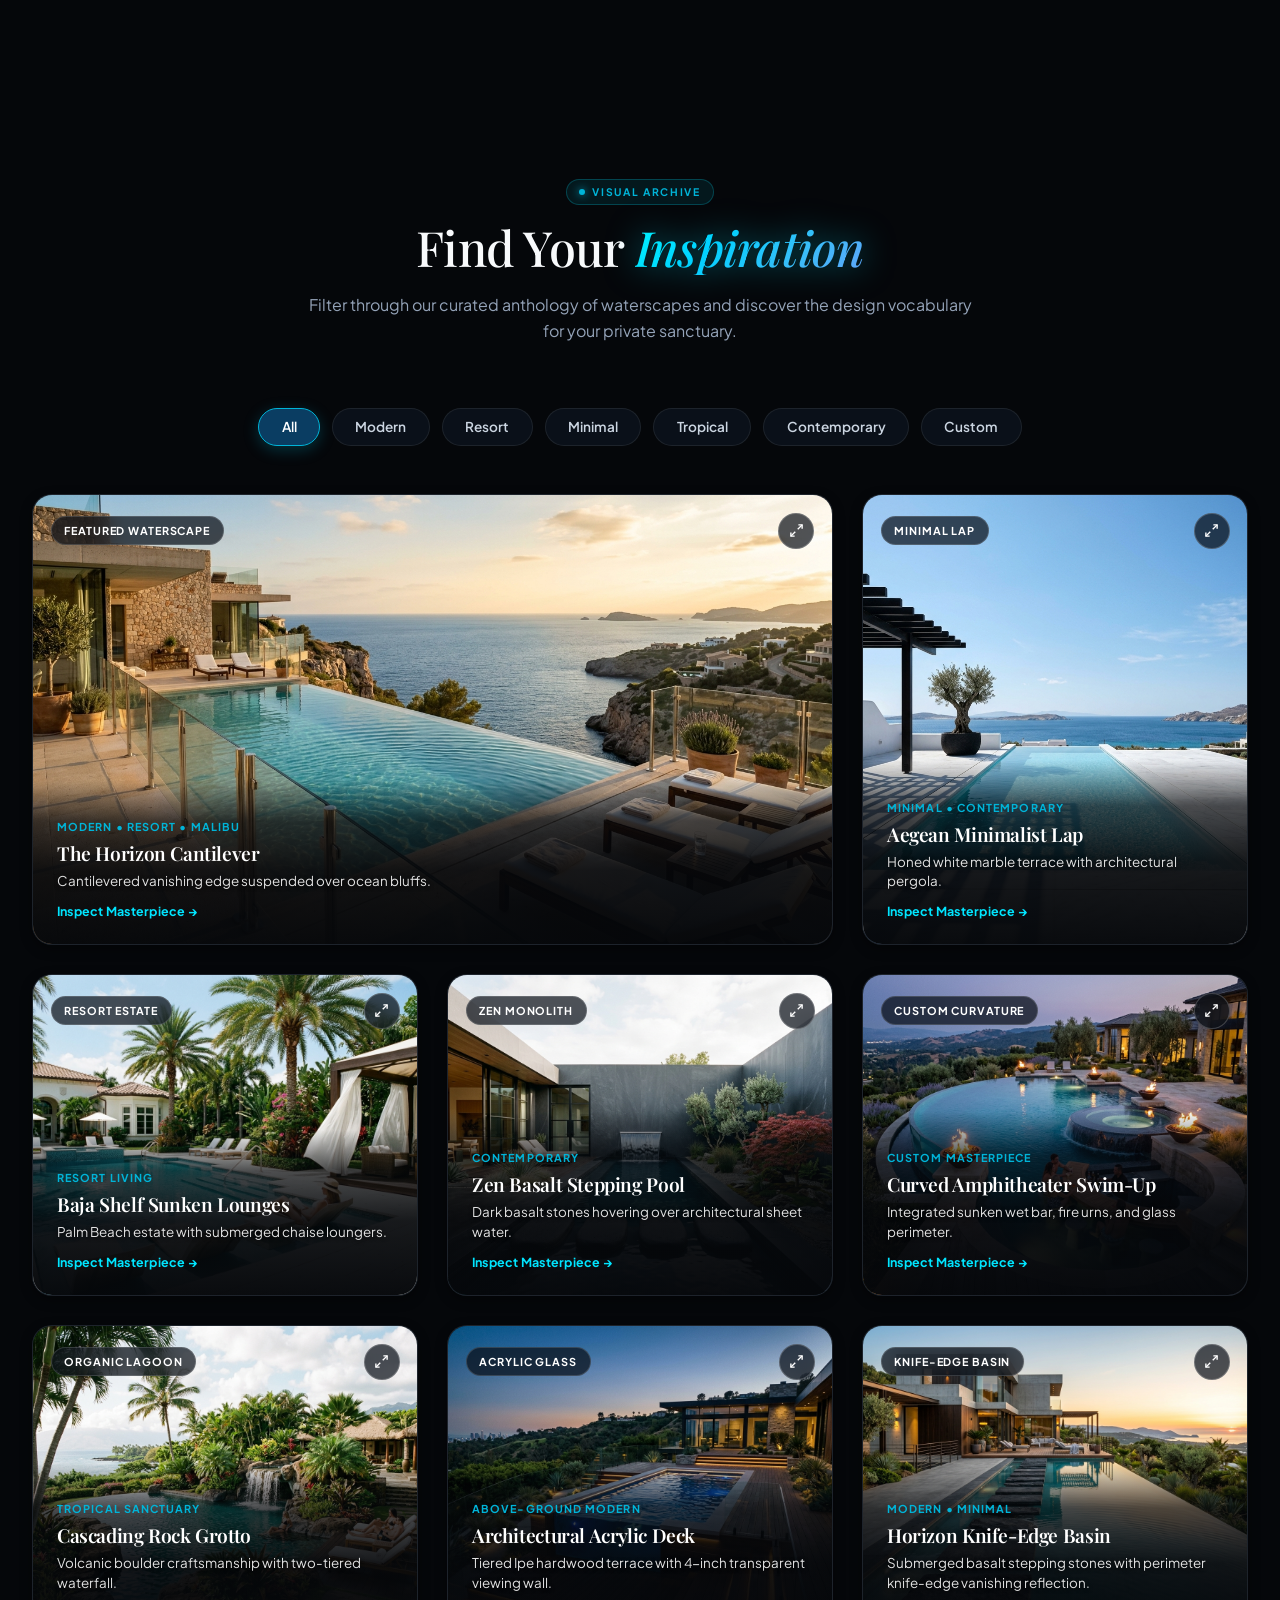
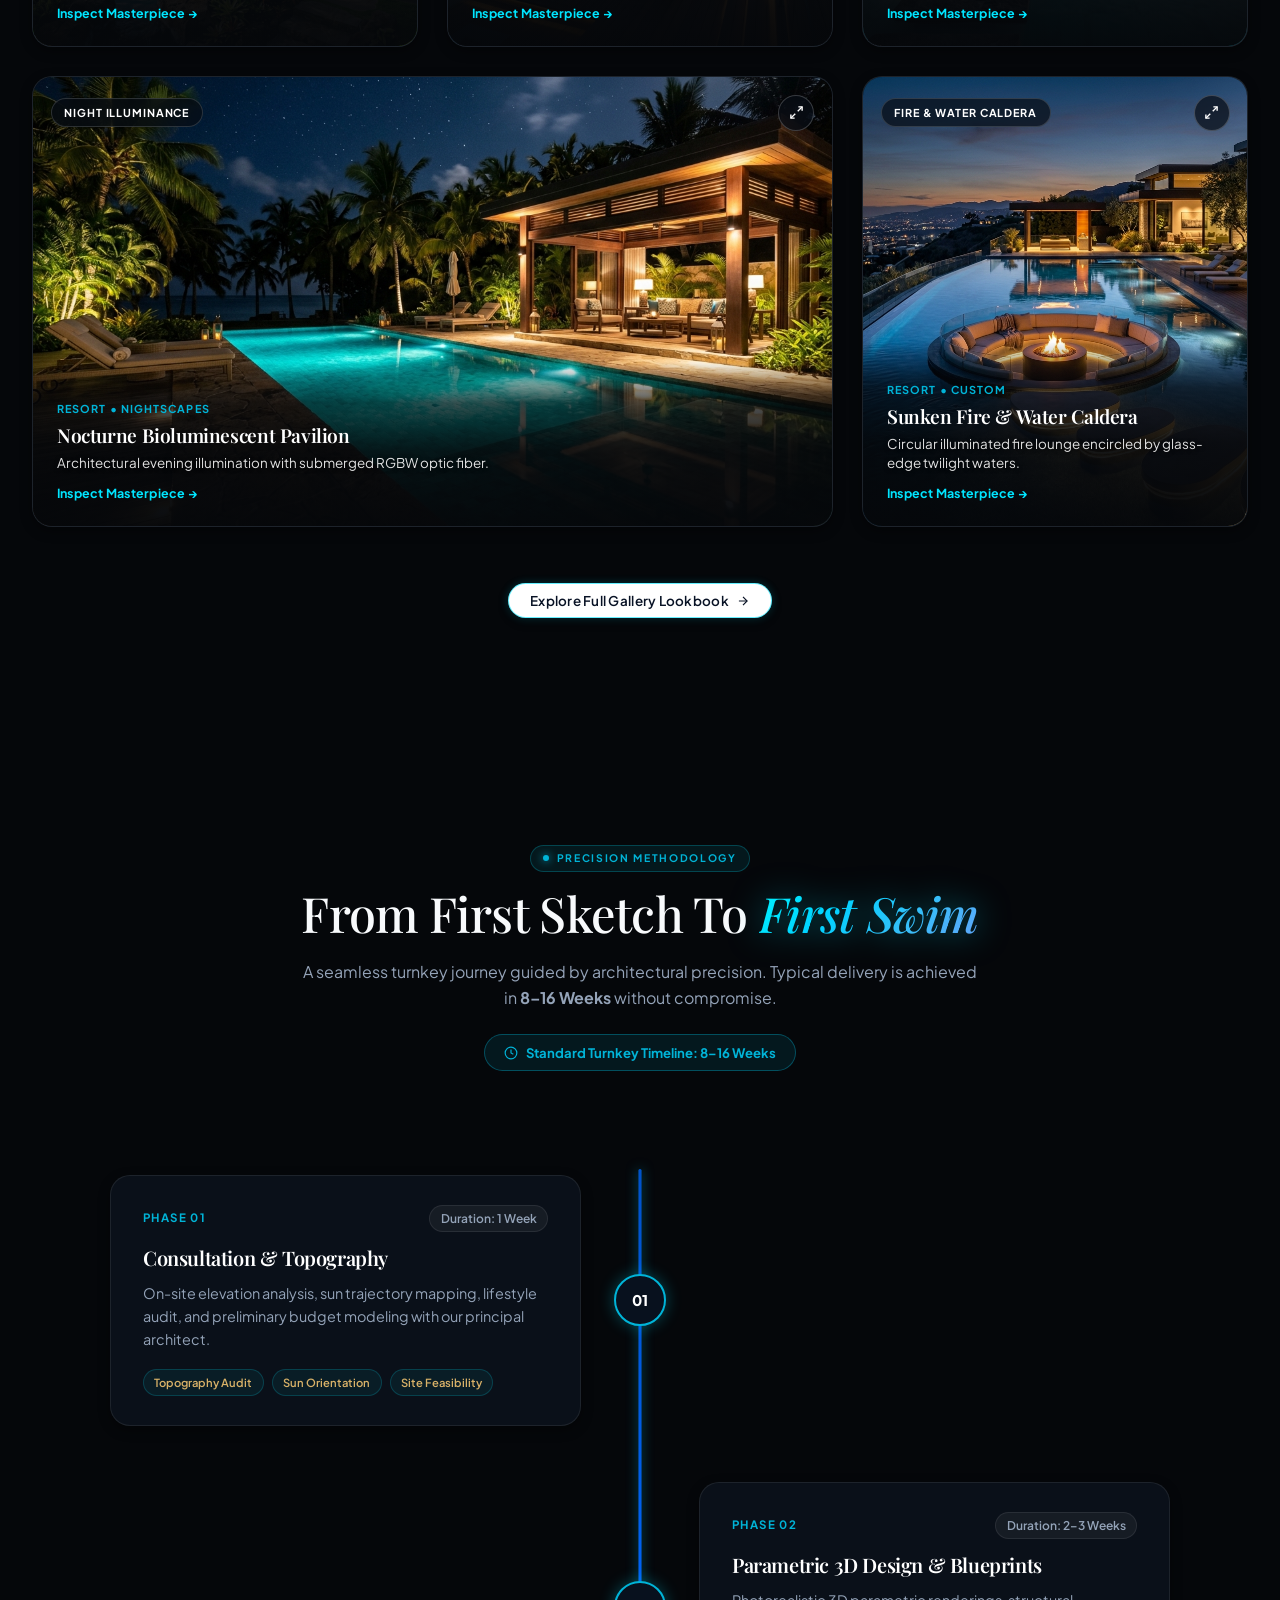
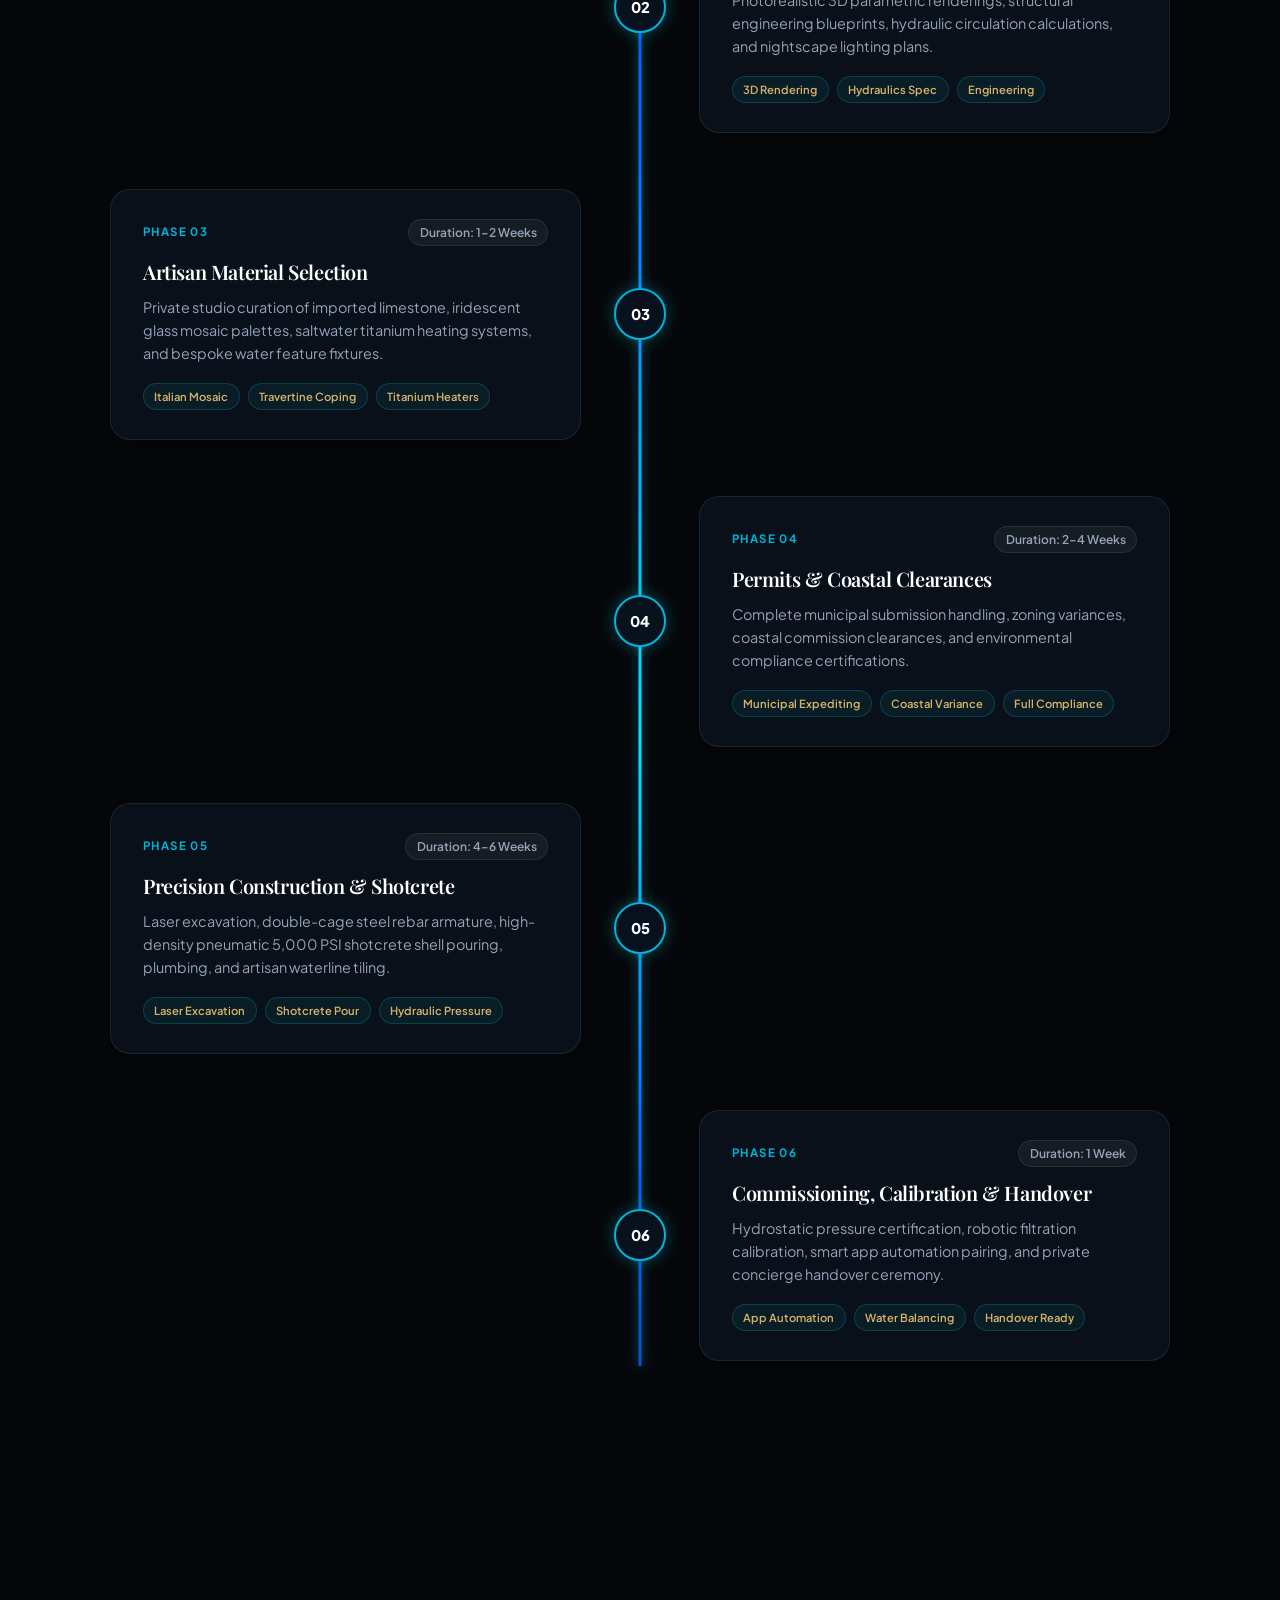
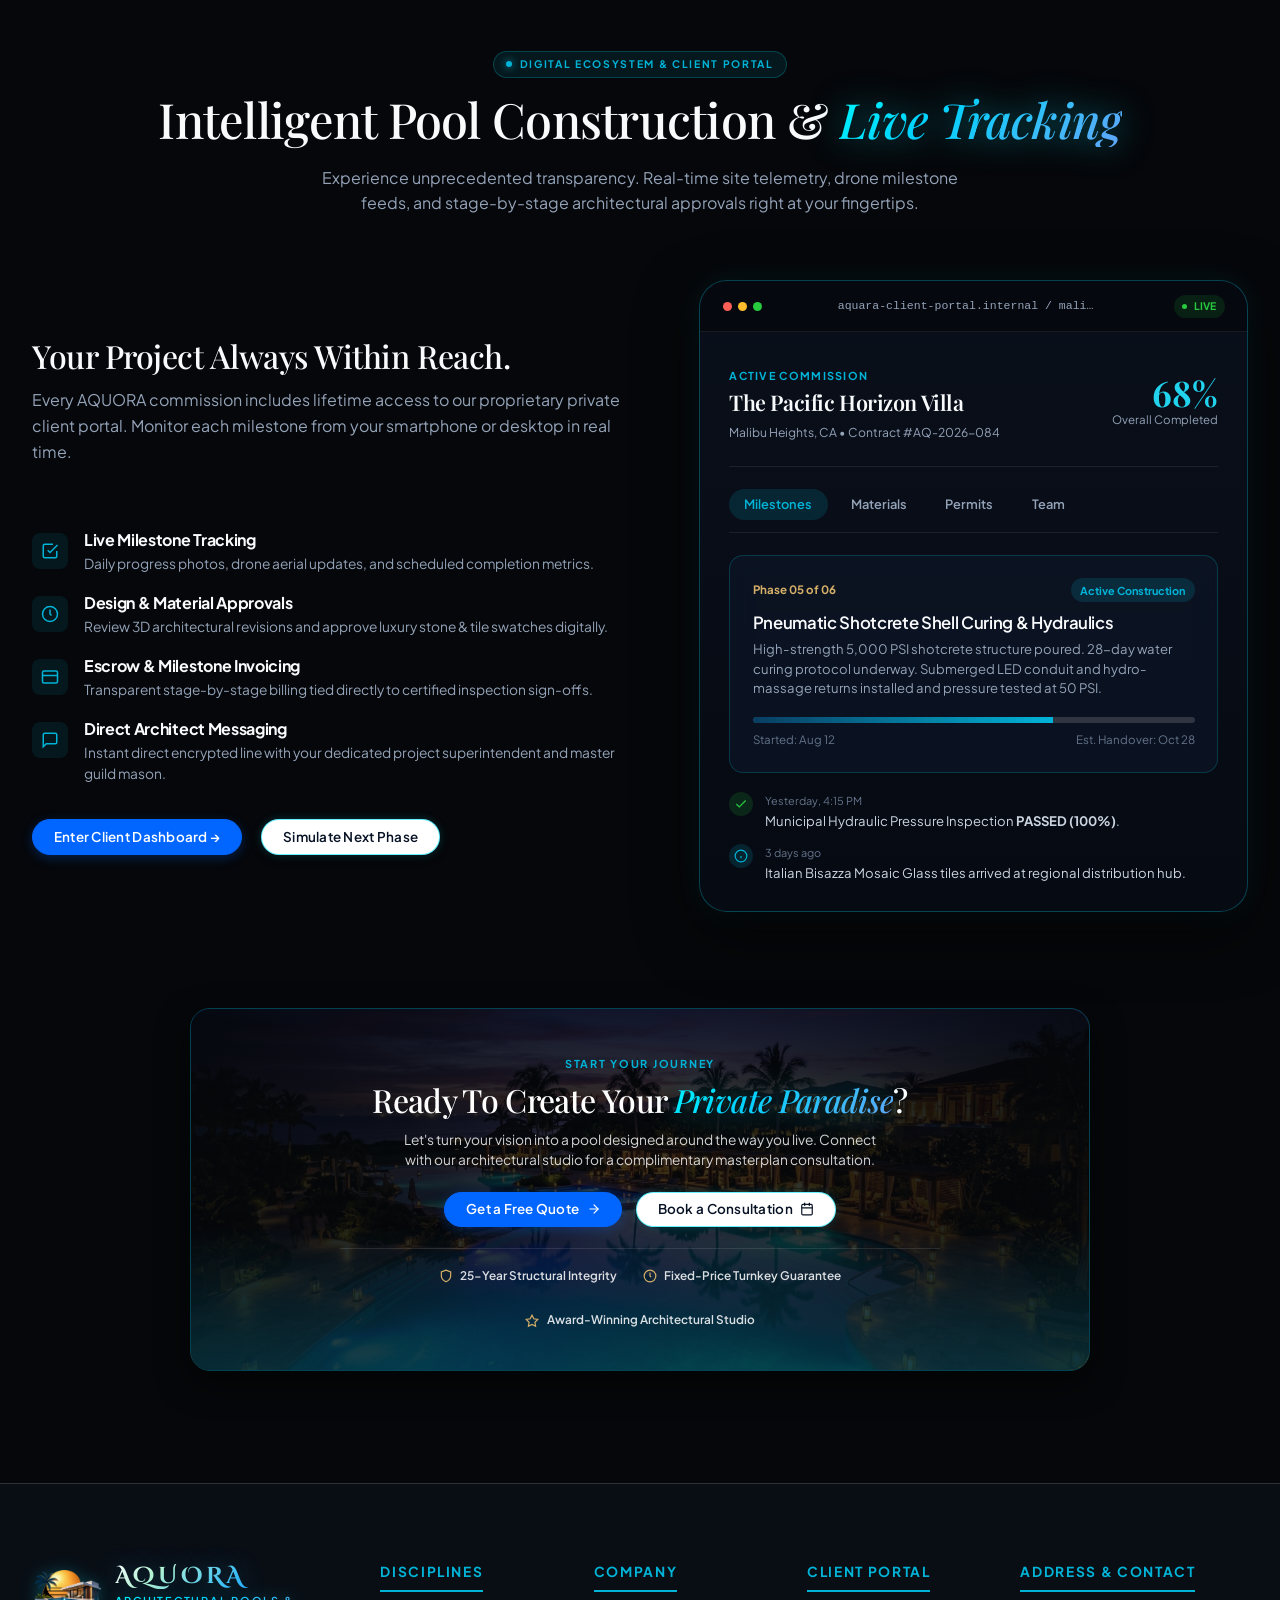
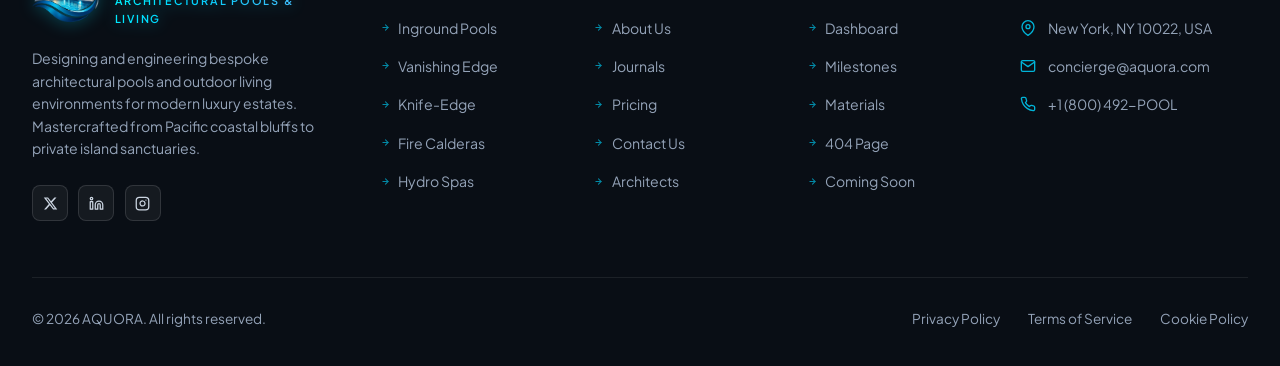
==== commit 72224142: "Add files via upload" ====
--- a/index.html
+++ b/index.html
@@ -30,7 +30,7 @@
   <link rel="stylesheet" href="index.css">
 </head>
 
-<body>
+<body data-page="home1">
 
   <div class="water-caustics-ambient" aria-hidden="true"></div>
 
@@ -586,9 +586,10 @@
               <svg width="28" height="28" viewBox="0 0 24 24" fill="none" stroke="currentColor" stroke-width="1.8"
                 stroke-linecap="round" stroke-linejoin="round">
                 <circle cx="12" cy="12" r="10"></circle>
-                <line x1="12" y1="8" x2="12" y2="12"></line>
-                <line x1="12" y1="16" x2="12.01" y2="16"></line>
-                <path d="M9.09 9a3 3 0 0 1 5.83 1c0 2-3 3-3 3"></path>
+                <line x1="22" y1="12" x2="18" y2="12"></line>
+                <line x1="6" y1="12" x2="2" y2="12"></line>
+                <line x1="12" y1="6" x2="12" y2="2"></line>
+                <line x1="12" y1="22" x2="12" y2="18"></line>
               </svg>
             </div>
             <h3 class="feature-card-title">Precision Engineering</h3>
--- a/index.css
+++ b/index.css
@@ -645,15 +645,19 @@
   position: relative;
 }
 
-.nav-link {
+.nav-link,
+.dropdown-toggle {
+  font-family: var(--font-sans);
   font-size: 0.9rem;
   font-weight: 500;
   color: var(--text-sub);
   padding: 0.45rem 0;
+  line-height: 1.4;
   position: relative;
   display: inline-flex;
   align-items: center;
   gap: 0.35rem;
+  vertical-align: middle;
   background: transparent !important;
   border: none !important;
   border-radius: 0 !important;
@@ -663,7 +667,8 @@
   transition: color var(--transition-fast);
 }
 
-.nav-link::after {
+.nav-link::after,
+.dropdown-toggle::after {
   content: '';
   position: absolute;
   bottom: 0px;
@@ -677,19 +682,31 @@
   transition: transform var(--transition-fast);
 }
 
-.nav-link:hover {
+/* Dark mode hover states */
+.nav-link:hover,
+.dropdown-toggle:hover,
+.has-dropdown:hover .dropdown-toggle,
+.has-dropdown.open .dropdown-toggle {
   color: #ffffff;
   background: transparent !important;
 }
 
-.nav-link:hover::after {
+.nav-link:hover::after,
+.dropdown-toggle:hover::after,
+.has-dropdown:hover .dropdown-toggle::after,
+.has-dropdown.open .dropdown-toggle::after {
   transform: scaleX(1);
 }
 
+/* Dark mode active states */
 .nav-link.active,
 .dropdown-toggle.active,
 .service-nav-active,
-.about-nav-active {
+.about-nav-active,
+.pricing-nav-active,
+.journal-nav-active,
+.contact-nav-active,
+.dashboard-nav-active {
   color: #00e5ff !important;
   font-weight: 600 !important;
   background: transparent !important;
@@ -703,7 +720,11 @@
 .nav-link.active::after,
 .dropdown-toggle.active::after,
 .service-nav-active::after,
-.about-nav-active::after {
+.about-nav-active::after,
+.pricing-nav-active::after,
+.journal-nav-active::after,
+.contact-nav-active::after,
+.dashboard-nav-active::after {
   content: '' !important;
   display: block !important;
   position: absolute !important;
@@ -718,20 +739,46 @@
   border-radius: 2px !important;
 }
 
-[data-theme="light"] .nav-link {
+/* Light mode normal states */
+[data-theme="light"] .nav-link,
+[data-theme="light"] .dropdown-toggle {
   color: #475569;
 }
 
-[data-theme="light"] .nav-link:hover {
-  color: #0066ff;
+/* Light mode hover states (Fixes white-on-white invisible text) */
+[data-theme="light"] .nav-link:hover,
+[data-theme="light"] .dropdown-toggle:hover,
+[data-theme="light"] .has-dropdown:hover .dropdown-toggle,
+[data-theme="light"] .has-dropdown.open .dropdown-toggle {
+  color: #0066ff !important;
   background: transparent !important;
 }
 
+[data-theme="light"] .nav-link::after,
+[data-theme="light"] .dropdown-toggle::after {
+  background: #0066ff;
+}
+
+[data-theme="light"] .nav-link:hover::after,
+[data-theme="light"] .dropdown-toggle:hover::after,
+[data-theme="light"] .has-dropdown:hover .dropdown-toggle::after,
+[data-theme="light"] .has-dropdown.open .dropdown-toggle::after {
+  transform: scaleX(1) !important;
+  background: #0066ff !important;
+  box-shadow: 0 1px 4px rgba(0, 102, 255, 0.4) !important;
+}
+
+/* Light mode active states */
 [data-theme="light"] .nav-link.active,
 [data-theme="light"] .dropdown-toggle.active,
 [data-theme="light"] .service-nav-active,
-[data-theme="light"] .about-nav-active {
+[data-theme="light"] .about-nav-active,
+[data-theme="light"] .pricing-nav-active,
+[data-theme="light"] .journal-nav-active,
+[data-theme="light"] .contact-nav-active,
+[data-theme="light"] .dashboard-nav-active {
   color: #0066ff !important;
+  font-weight: 600 !important;
   background: transparent !important;
   background-color: transparent !important;
   border: none !important;
@@ -743,7 +790,20 @@
 [data-theme="light"] .nav-link.active::after,
 [data-theme="light"] .dropdown-toggle.active::after,
 [data-theme="light"] .service-nav-active::after,
-[data-theme="light"] .about-nav-active::after {
+[data-theme="light"] .about-nav-active::after,
+[data-theme="light"] .pricing-nav-active::after,
+[data-theme="light"] .journal-nav-active::after,
+[data-theme="light"] .contact-nav-active::after,
+[data-theme="light"] .dashboard-nav-active::after {
+  content: '' !important;
+  display: block !important;
+  position: absolute !important;
+  bottom: 0px !important;
+  left: 0 !important;
+  right: 0 !important;
+  width: 100% !important;
+  height: 2px !important;
+  transform: scaleX(1) !important;
   background: #0066ff !important;
   box-shadow: 0 1px 4px rgba(0, 102, 255, 0.4) !important;
 }
@@ -754,49 +814,6 @@
   align-items: center;
 }
 
-.dropdown-toggle {
-  background: transparent !important;
-  border: none !important;
-  border-radius: 0 !important;
-  box-shadow: none !important;
-  cursor: pointer;
-  font-family: inherit;
-  font-size: 0.9rem;
-  font-weight: 500;
-  color: var(--text-sub);
-  display: inline-flex;
-  align-items: center;
-  gap: 0.35rem;
-  padding: 0.45rem 0;
-  line-height: inherit;
-  position: relative;
-  transition: color var(--transition-fast);
-}
-
-.dropdown-toggle::after {
-  content: '';
-  position: absolute;
-  bottom: 0px;
-  left: 0;
-  right: 0;
-  width: 100%;
-  height: 2px;
-  background: var(--color-secondary, #00e5ff);
-  border-radius: 2px;
-  transform: scaleX(0);
-  transition: transform var(--transition-fast);
-}
-
-.has-dropdown:hover .dropdown-toggle,
-.has-dropdown.open .dropdown-toggle {
-  color: #ffffff;
-}
-
-.has-dropdown:hover .dropdown-toggle::after,
-.has-dropdown.open .dropdown-toggle::after {
-  transform: scaleX(1);
-}
-
 .dropdown-chevron {
   transition: transform var(--transition-fast), stroke var(--transition-fast);
   flex-shrink: 0;
@@ -807,15 +824,25 @@
   stroke: #00e5ff;
 }
 
+[data-theme="light"] .dropdown-chevron {
+  stroke: #475569;
+}
+
 [data-theme="light"] .nav-link.active .dropdown-chevron,
 [data-theme="light"] .dropdown-toggle.active .dropdown-chevron {
-  stroke: #0066ff;
+  stroke: #0066ff !important;
 }
 
 .has-dropdown:hover .dropdown-chevron,
 .has-dropdown.open .dropdown-chevron {
   transform: rotate(180deg);
   stroke: var(--color-secondary, #00e5ff);
+}
+
+[data-theme="light"] .has-dropdown:hover .dropdown-chevron,
+[data-theme="light"] .has-dropdown.open .dropdown-chevron {
+  transform: rotate(180deg);
+  stroke: #0066ff !important;
 }
 
 .dropdown-menu {
@@ -940,6 +967,31 @@
   background: rgba(0, 0, 0, 0.07);
 }
 
+[data-theme="light"] .dropdown-link,
+[data-theme="light"] .dropdown-item {
+  color: #1e293b !important;
+}
+
+[data-theme="light"] .dropdown-link:hover,
+[data-theme="light"] .dropdown-link:focus,
+[data-theme="light"] .dropdown-item:hover,
+[data-theme="light"] .dropdown-item:focus {
+  background: rgba(0, 102, 255, 0.08) !important;
+  color: #0066ff !important;
+}
+
+[data-theme="light"] .dropdown-link.active,
+[data-theme="light"] .dropdown-item.active {
+  background: rgba(0, 102, 255, 0.12) !important;
+  color: #0066ff !important;
+}
+
+[data-theme="light"] .dropdown-link.active::after,
+[data-theme="light"] .dropdown-item.active::after {
+  background: #0066ff !important;
+  box-shadow: 0 0 6px rgba(0, 102, 255, 0.6) !important;
+}
+
 .dropdown-link-badge,
 .dropdown-link-desc,
 .dropdown-sub {
@@ -2850,6 +2902,14 @@
   transition: all var(--transition-fast);
 }
 
+.feature-icon-wrapper svg {
+  display: block;
+  width: 28px;
+  height: 28px;
+  flex-shrink: 0;
+  margin: auto;
+}
+
 .feature-card:hover .feature-icon-wrapper {
   background: var(--color-secondary);
   color: var(--color-white);
